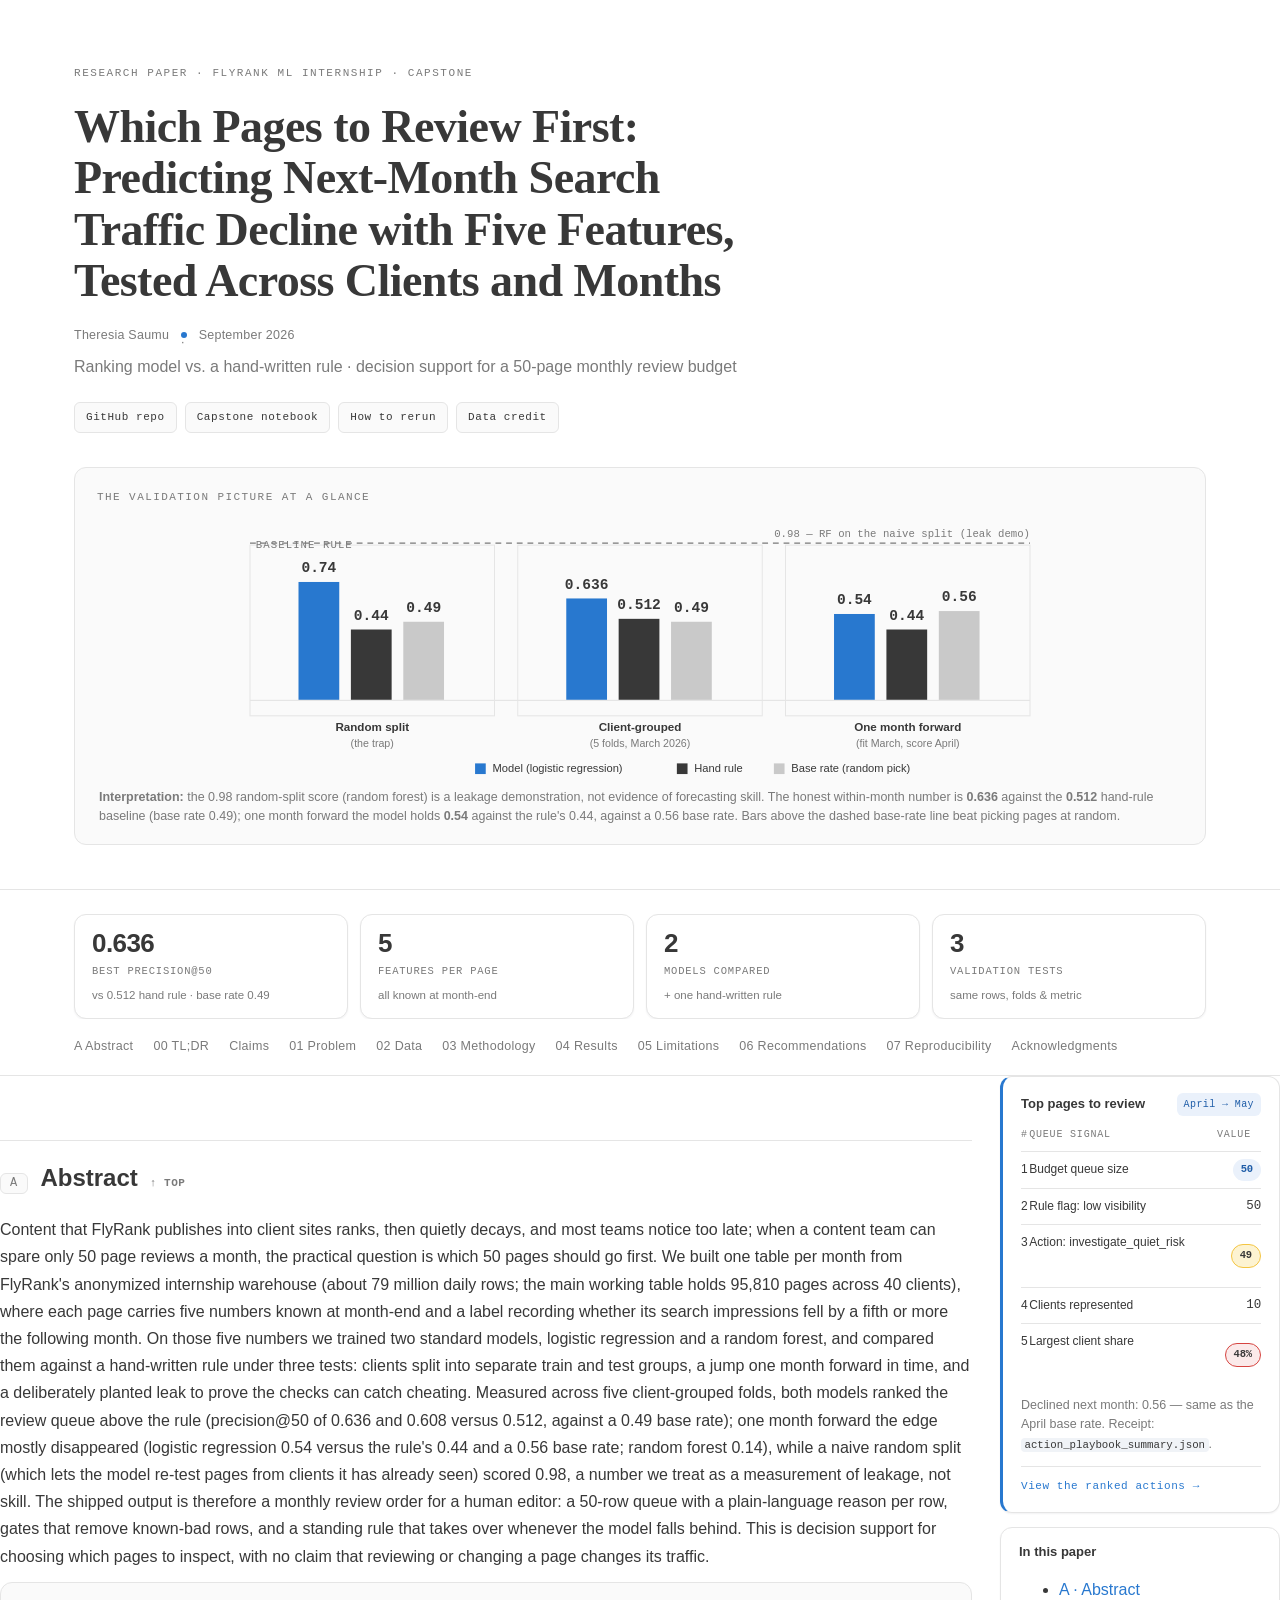
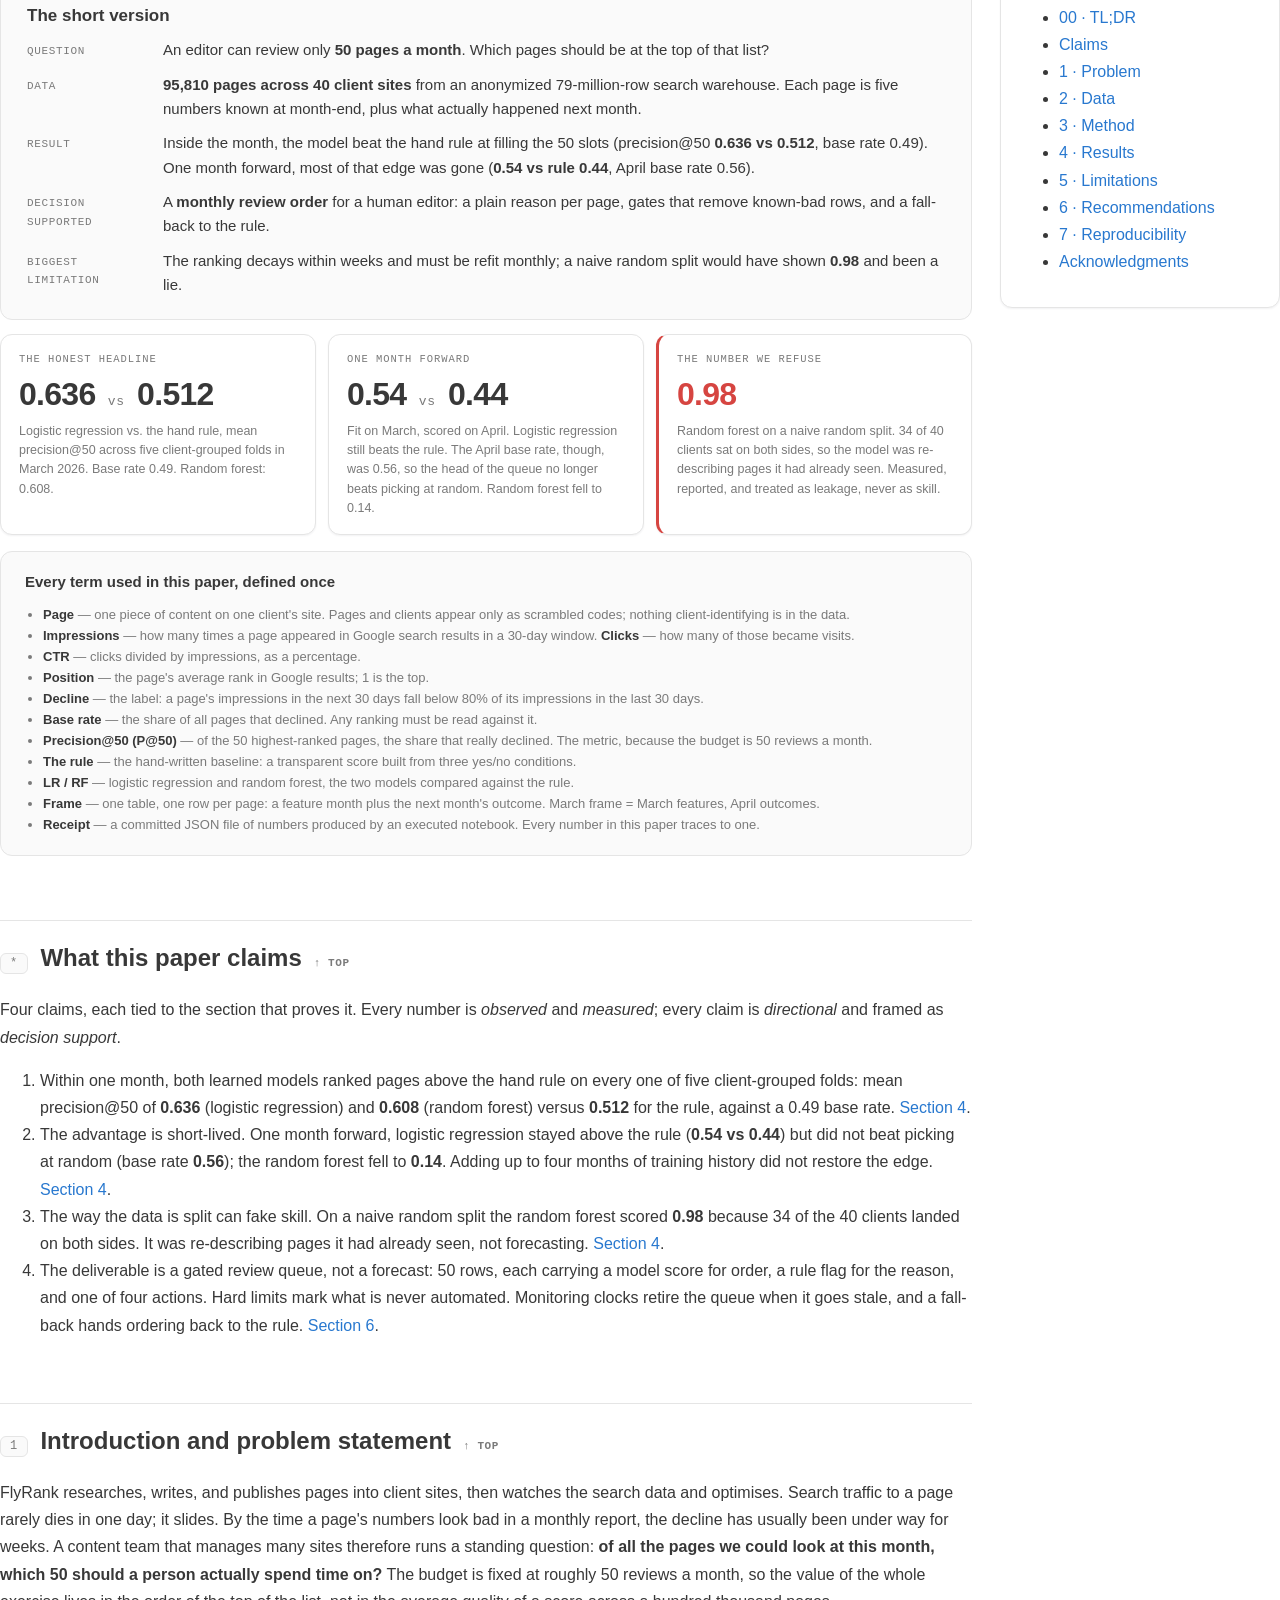
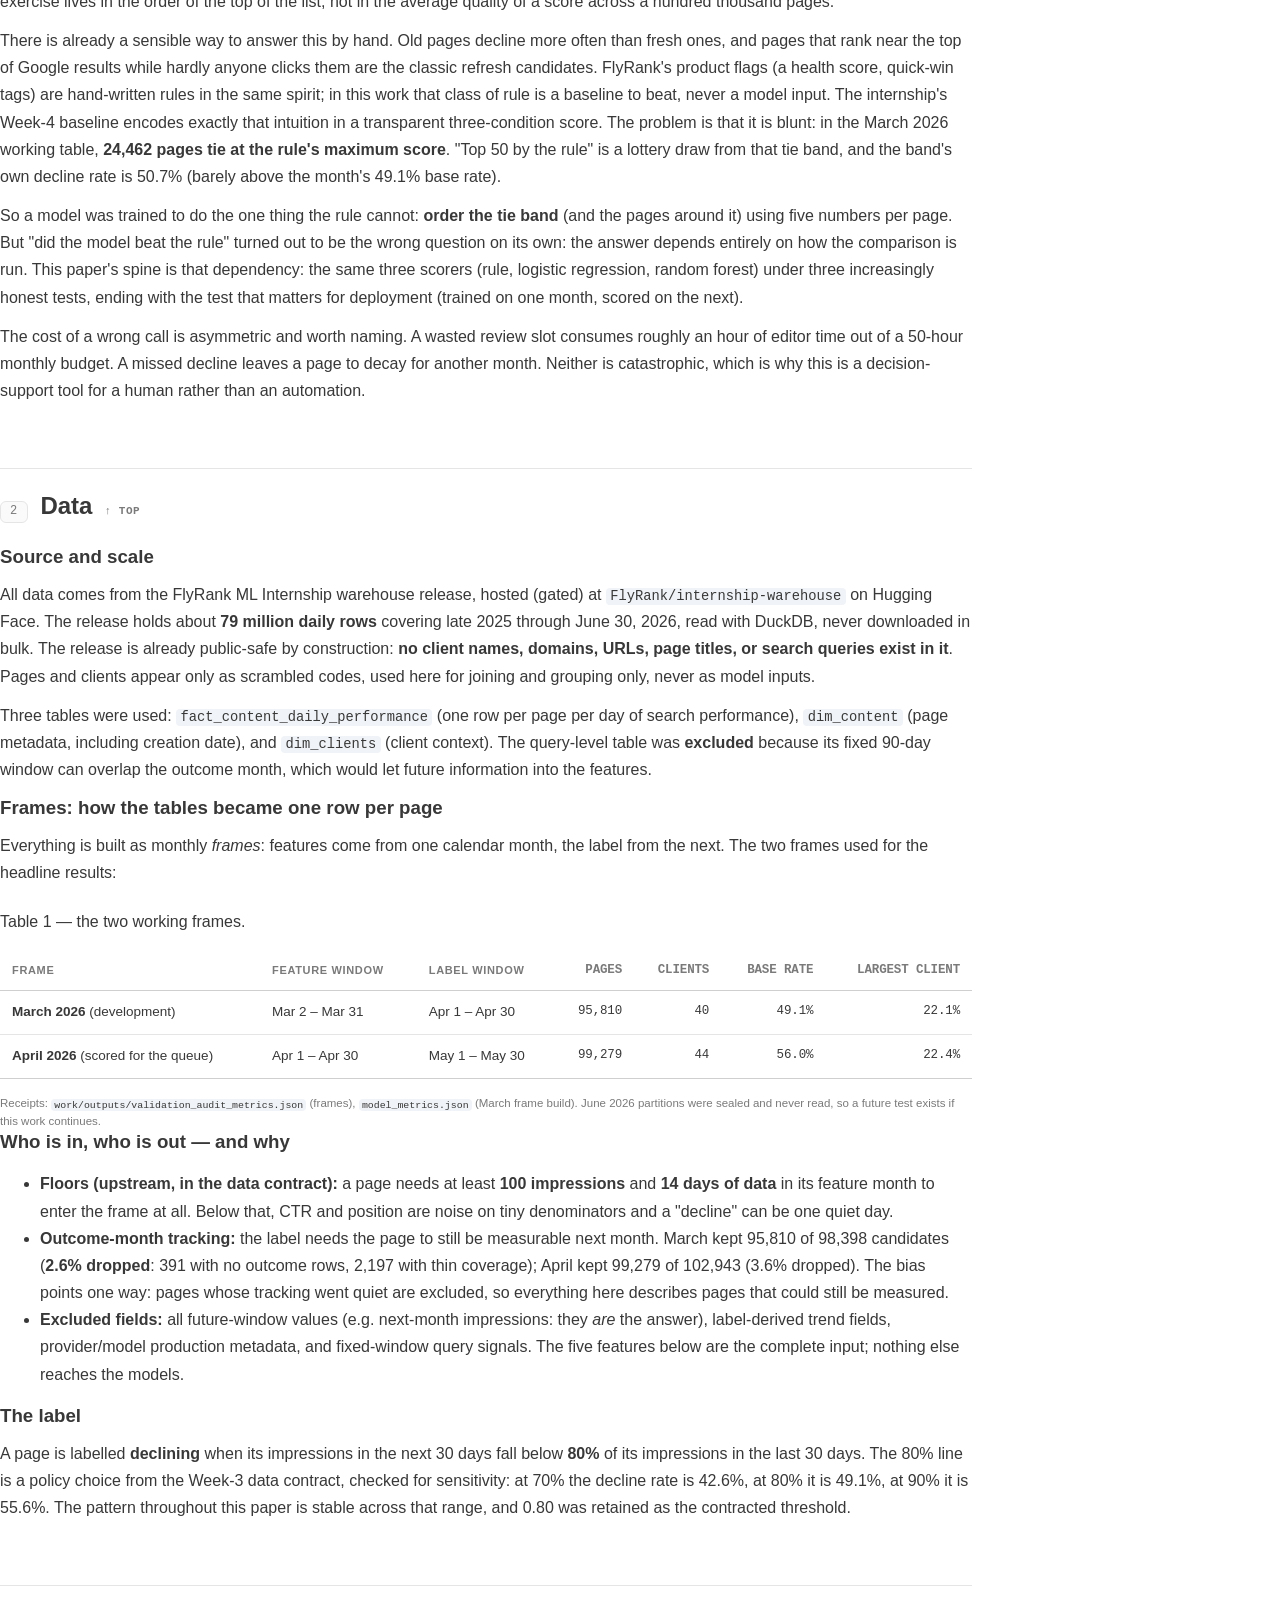
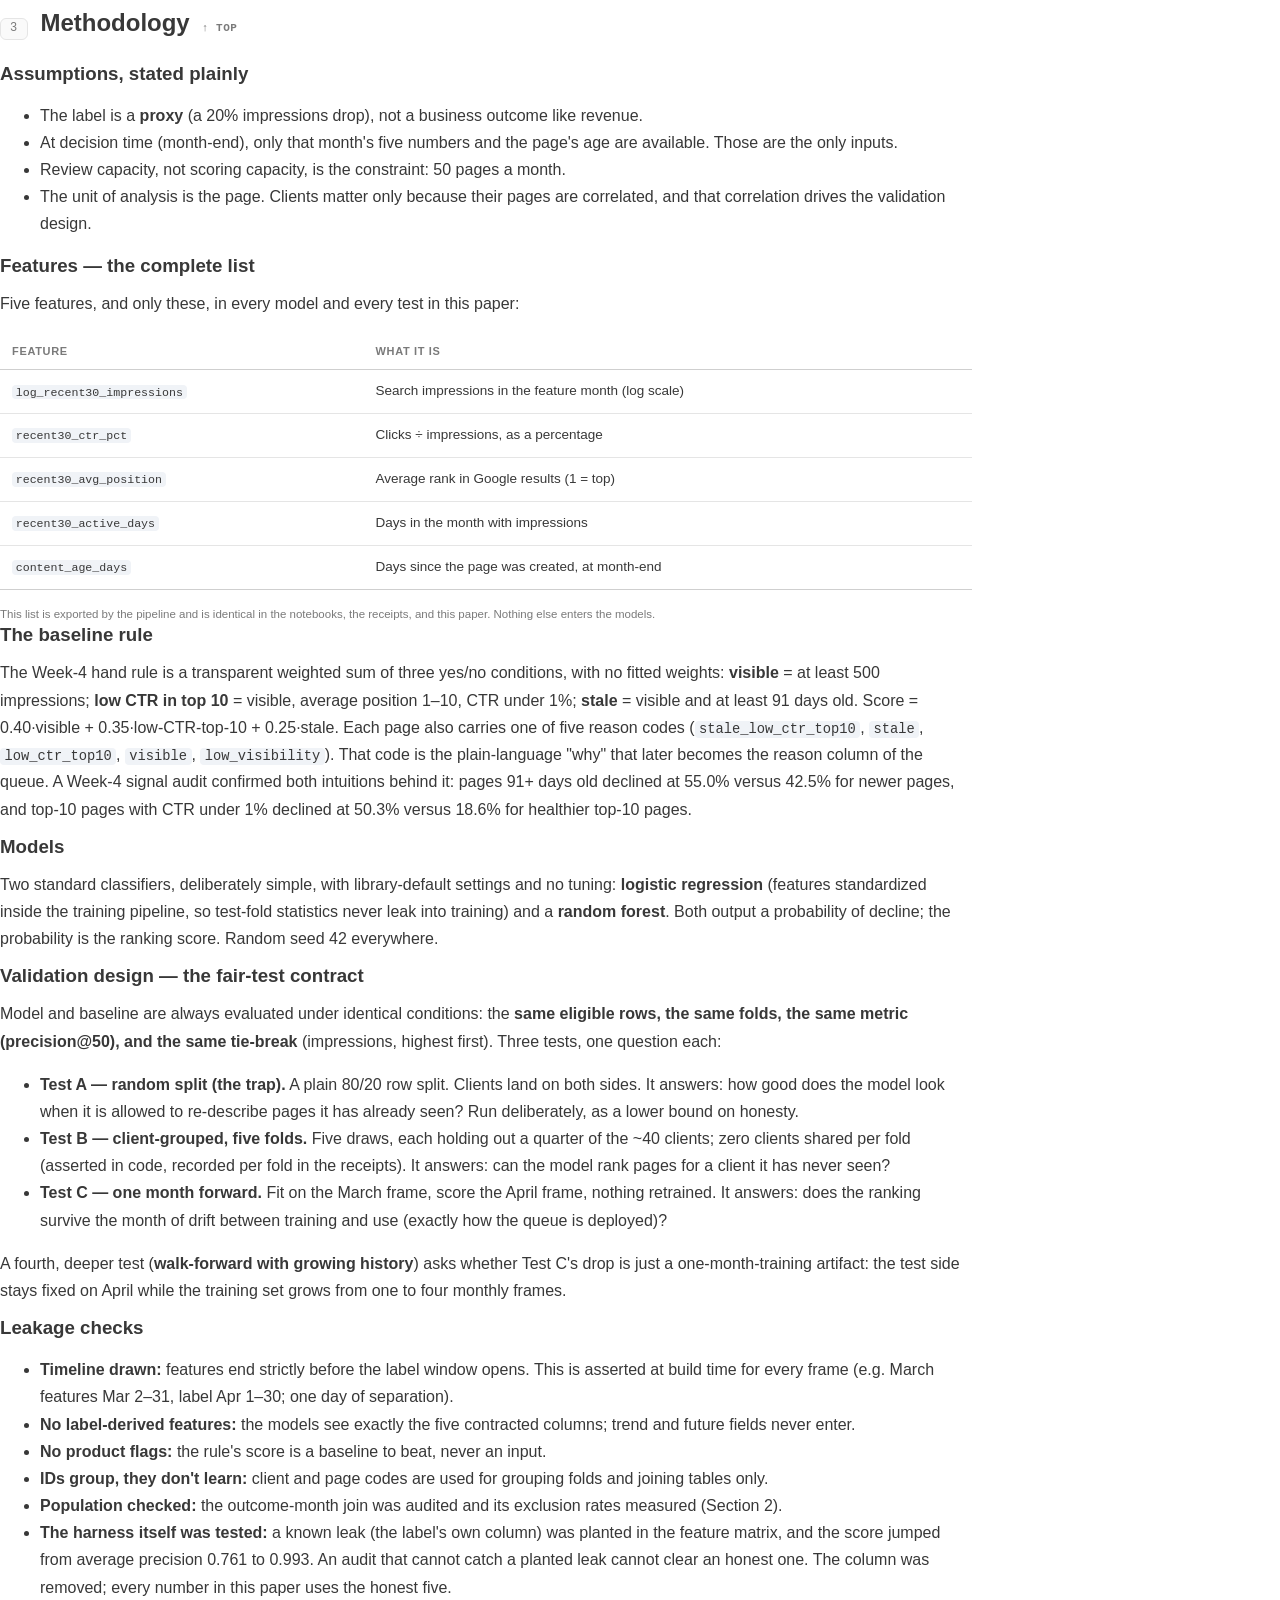
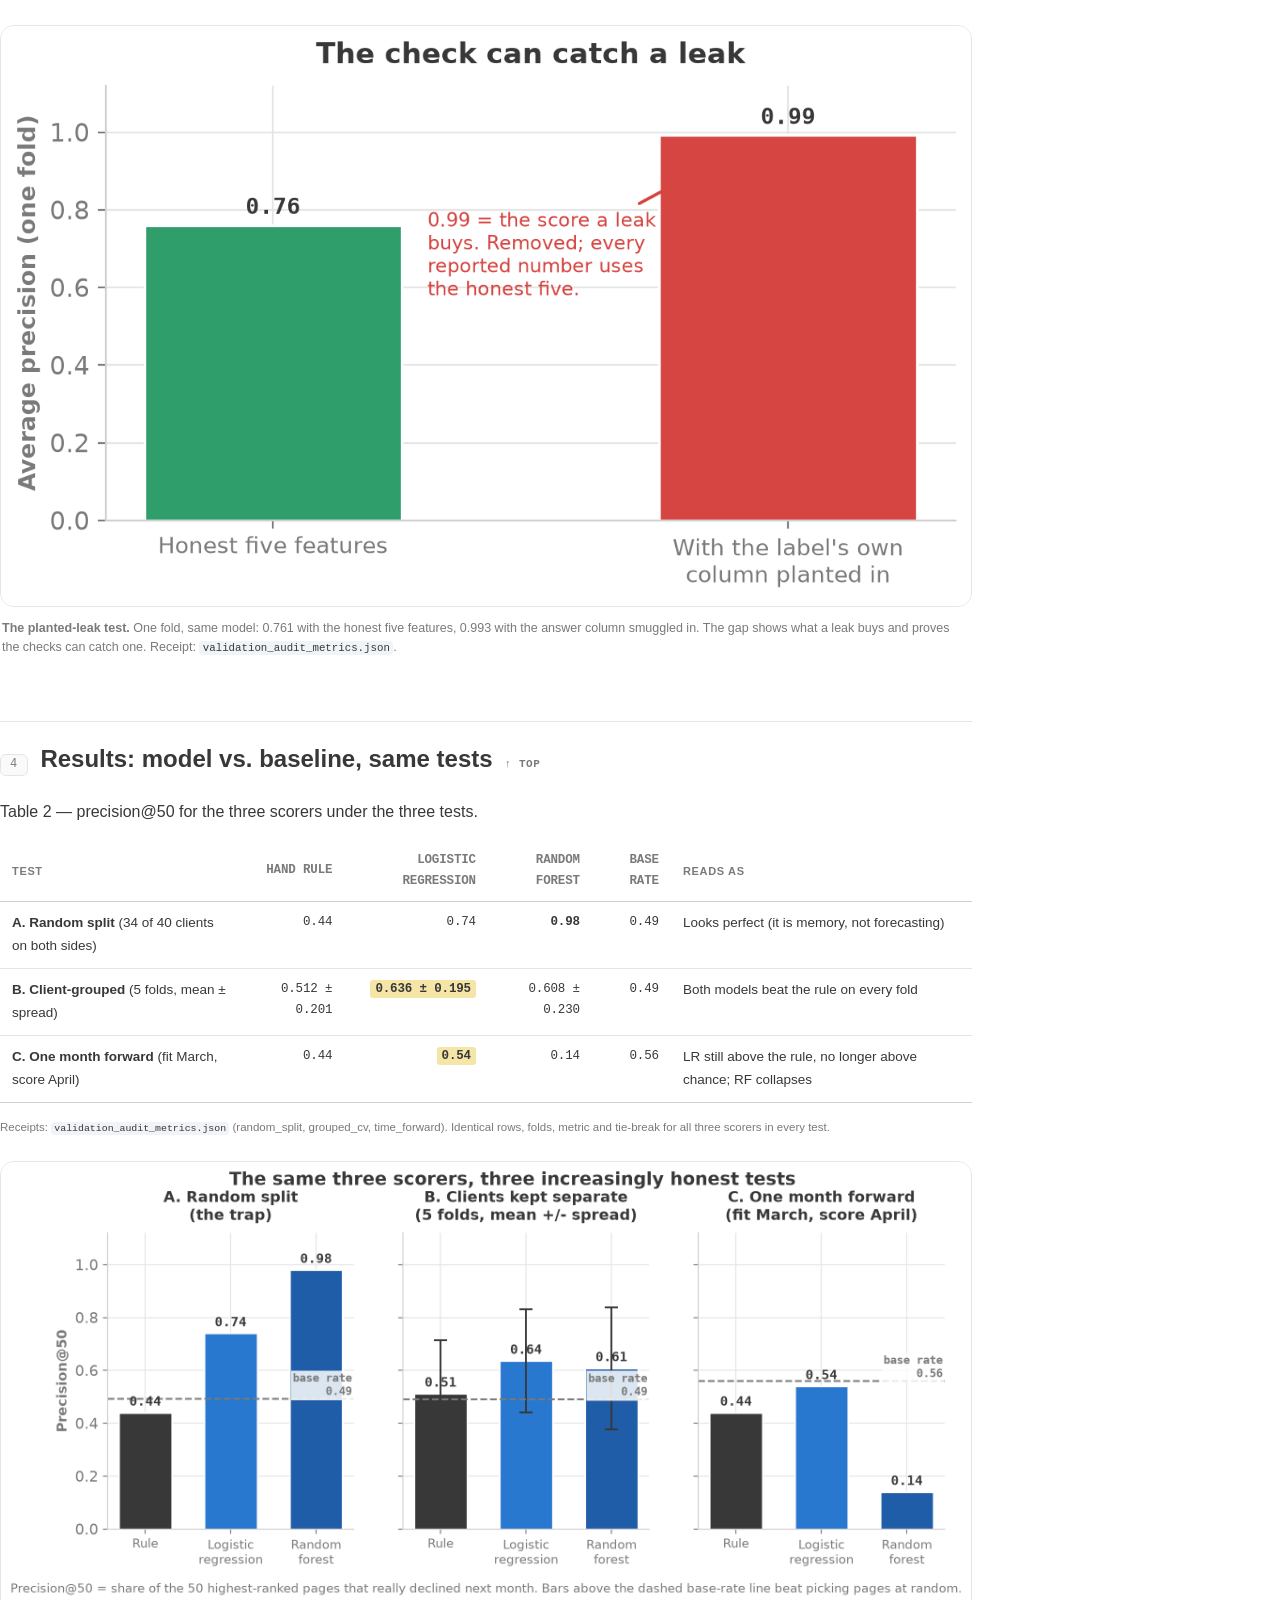
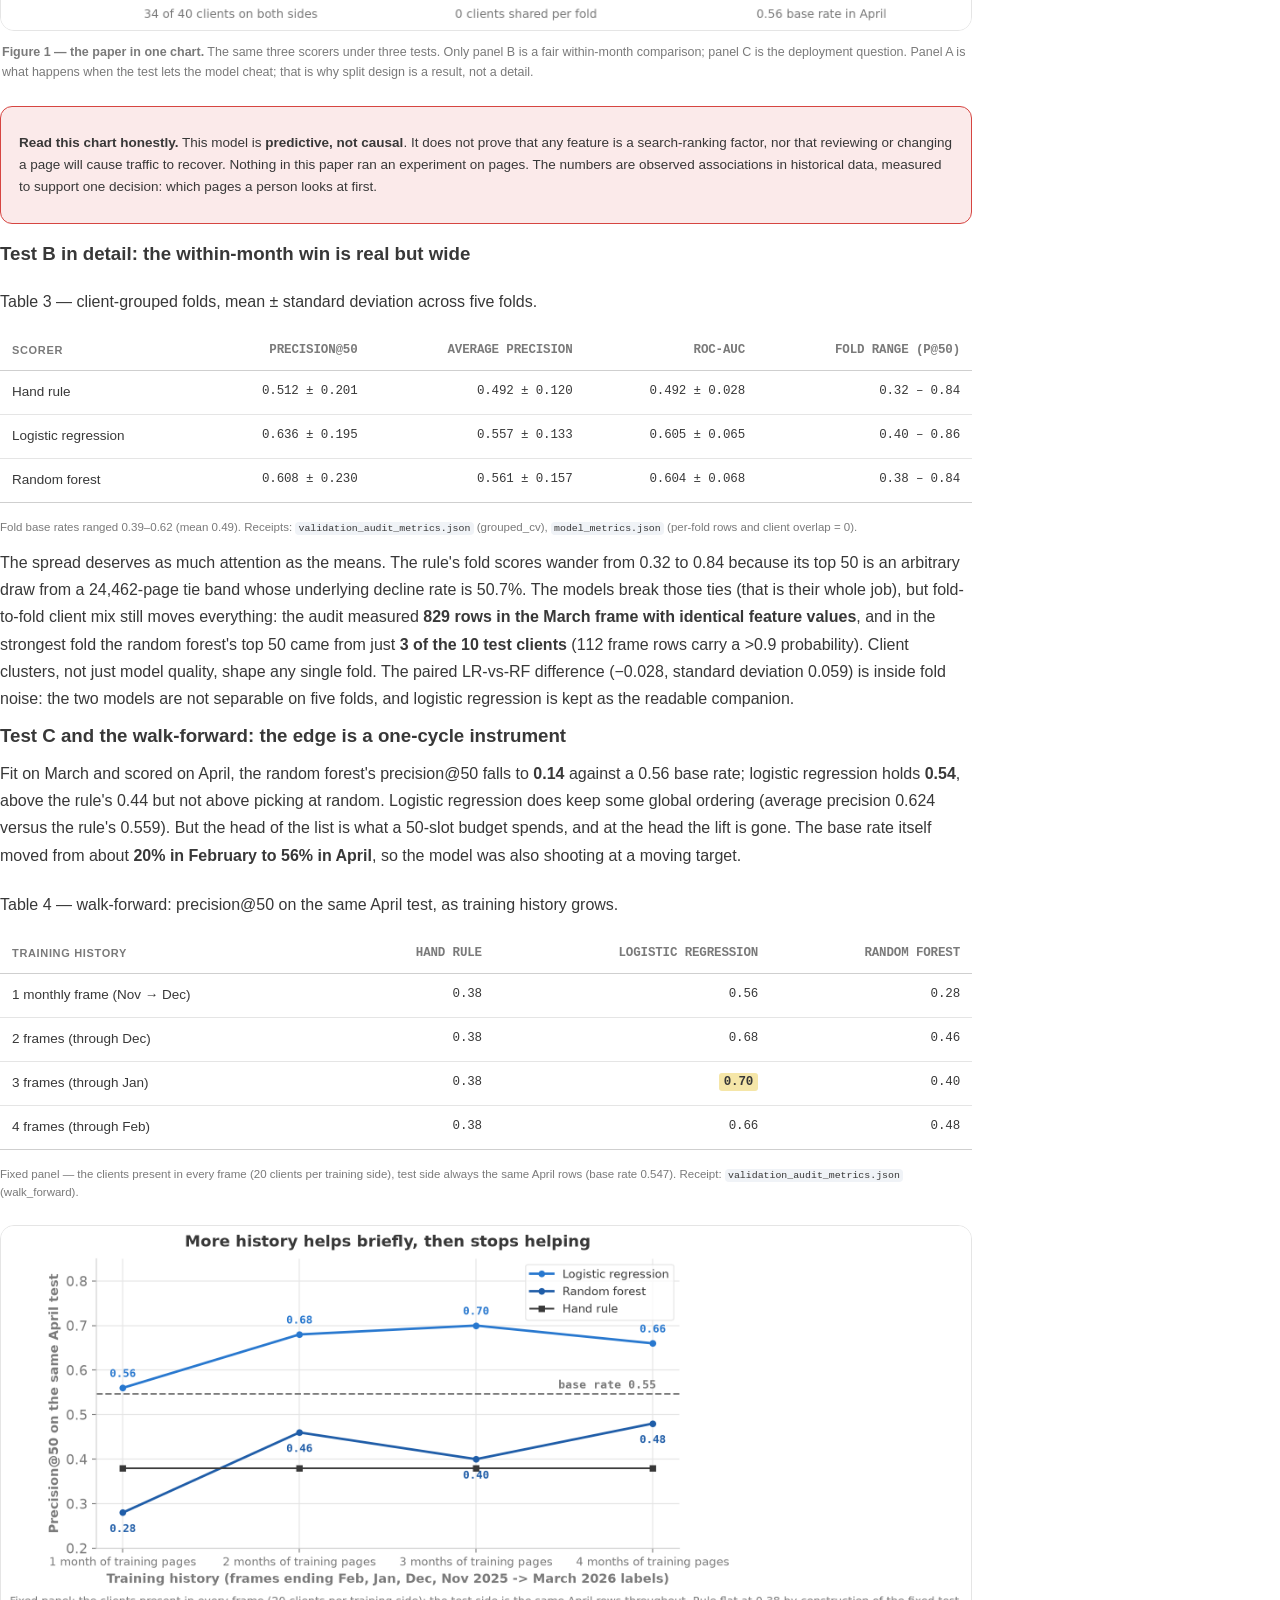
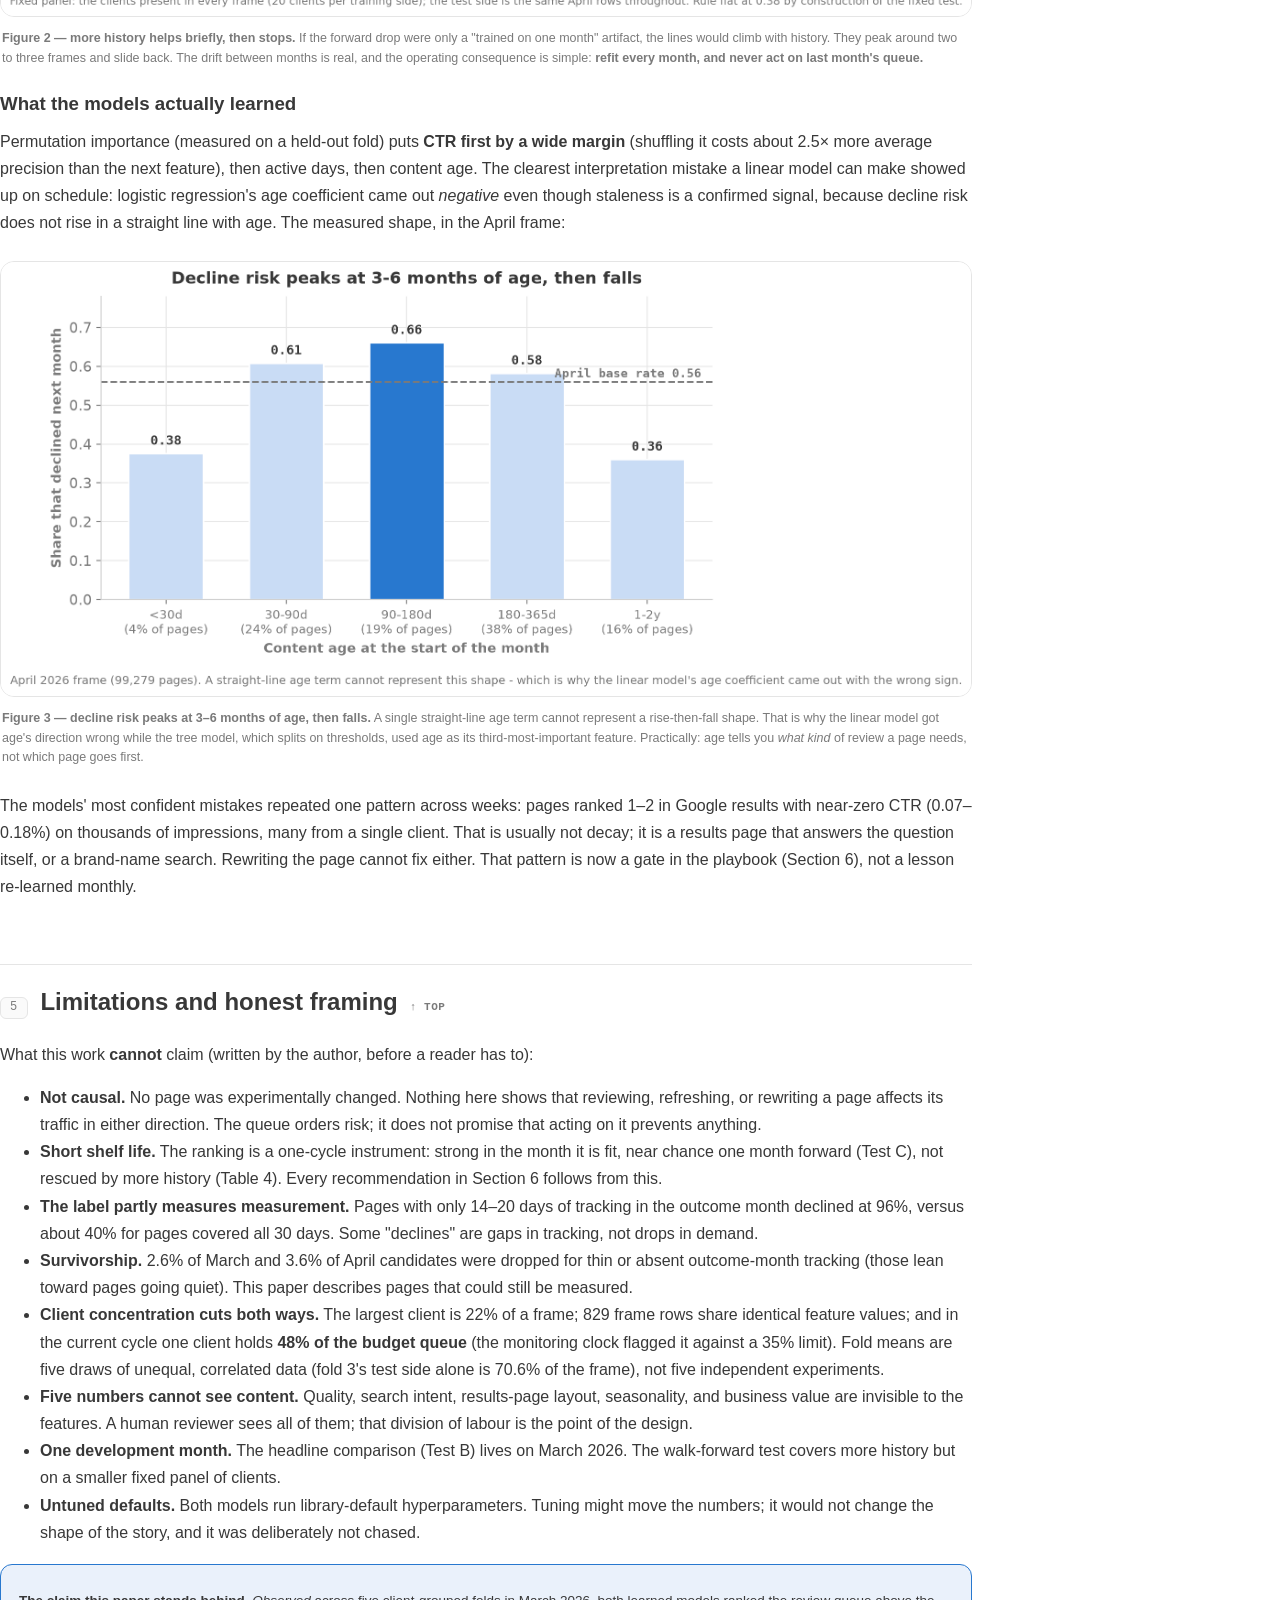
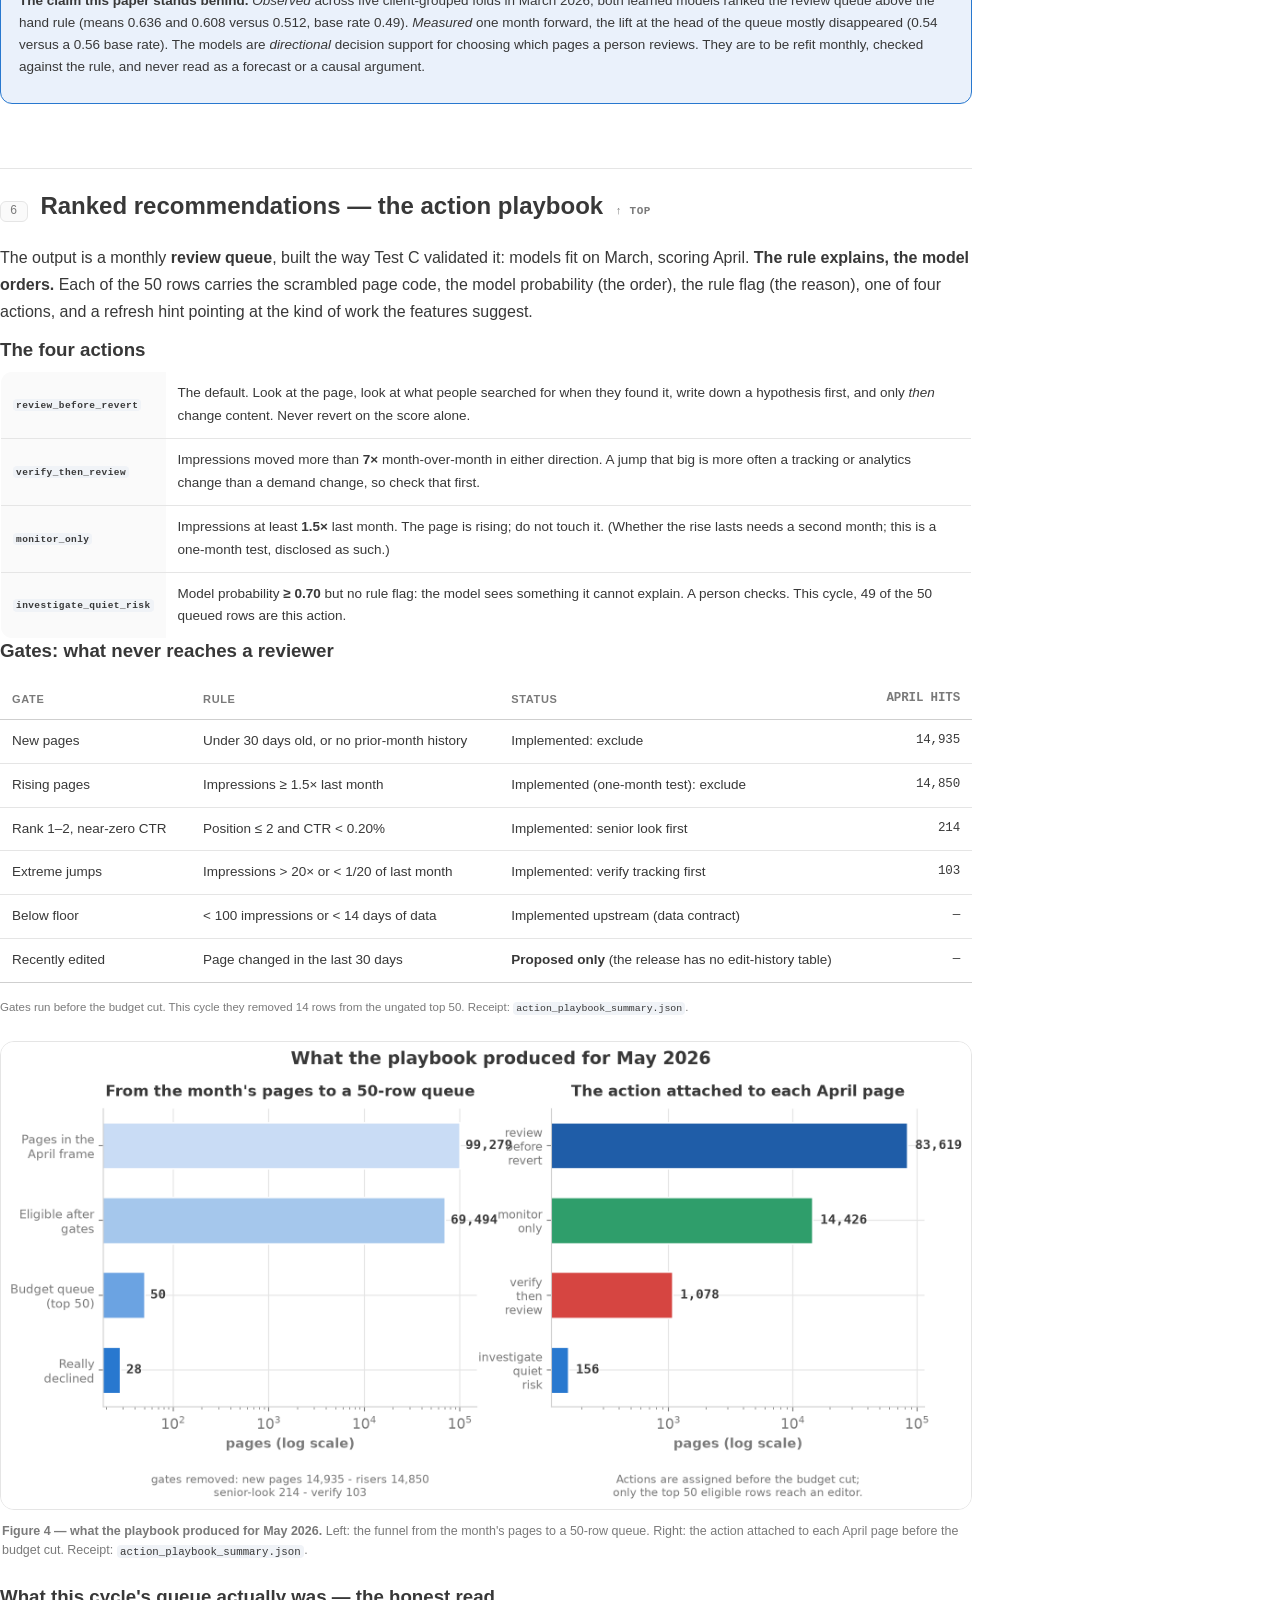
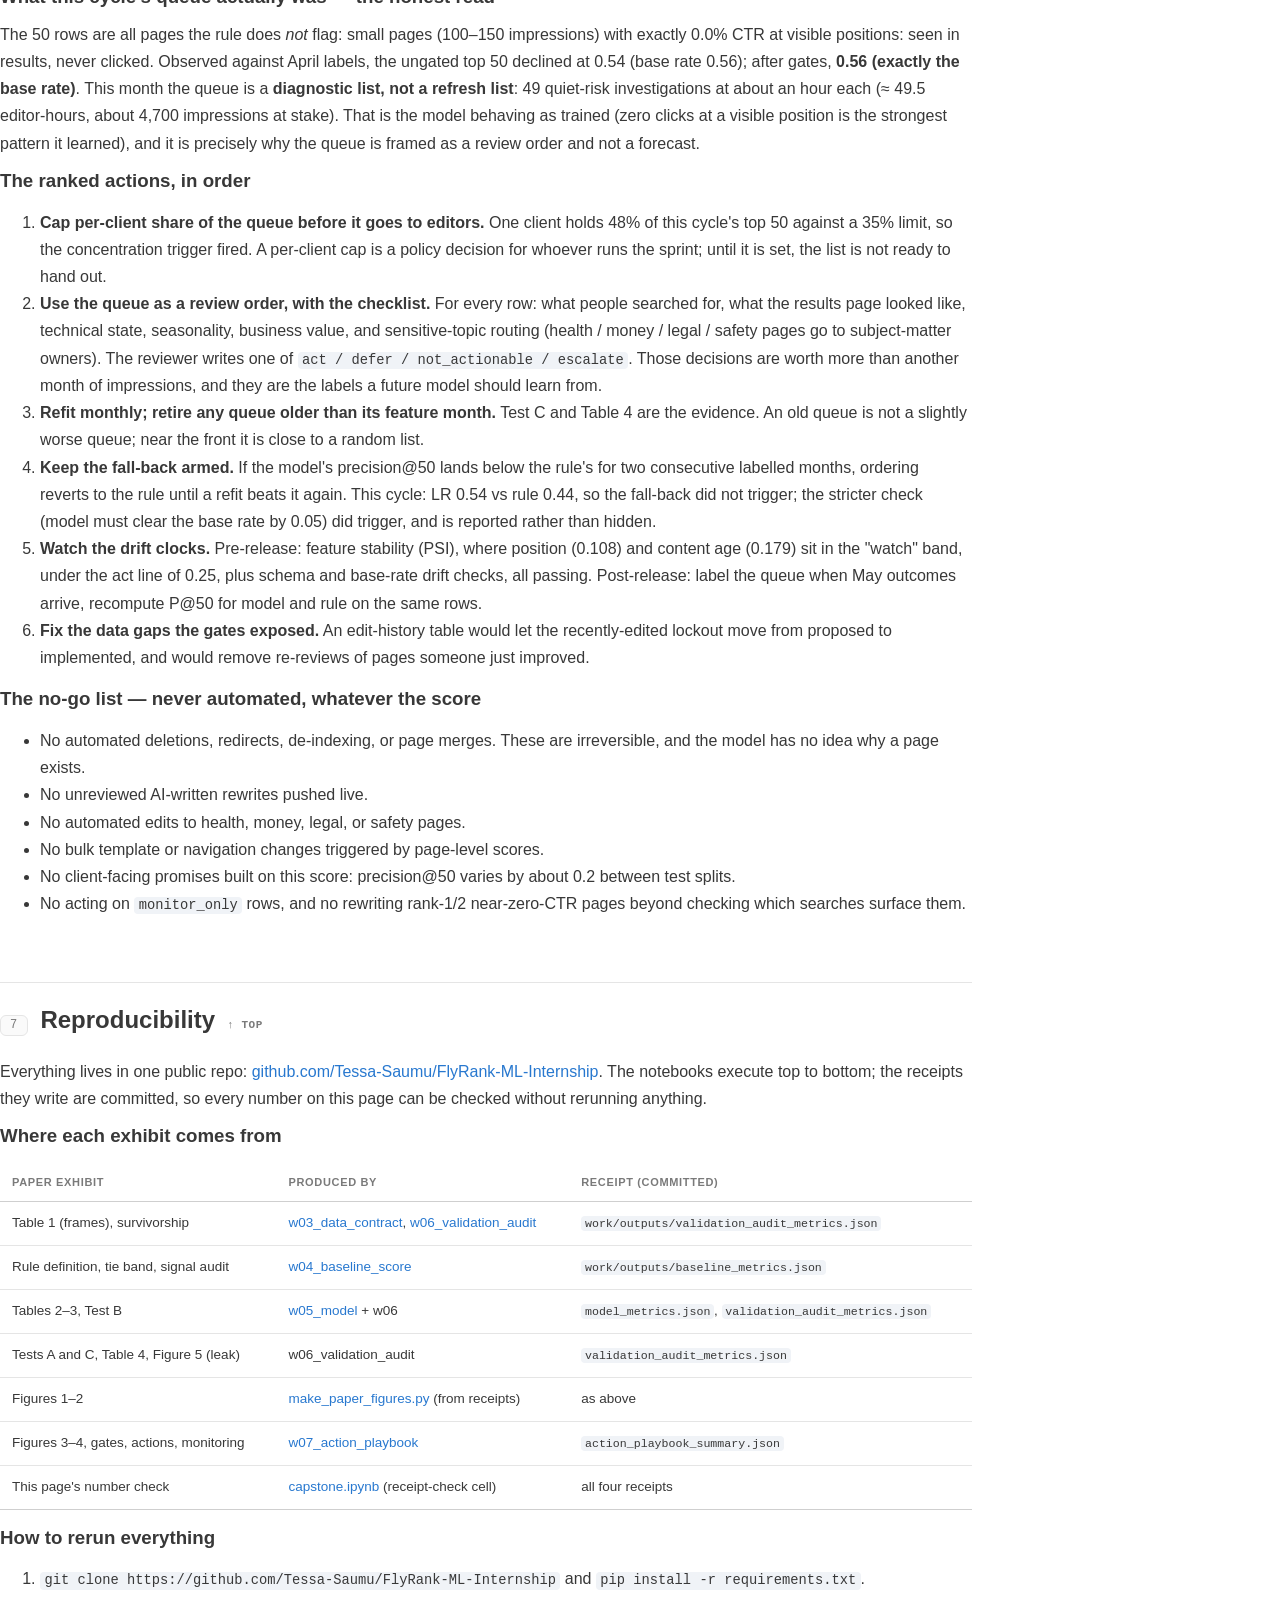
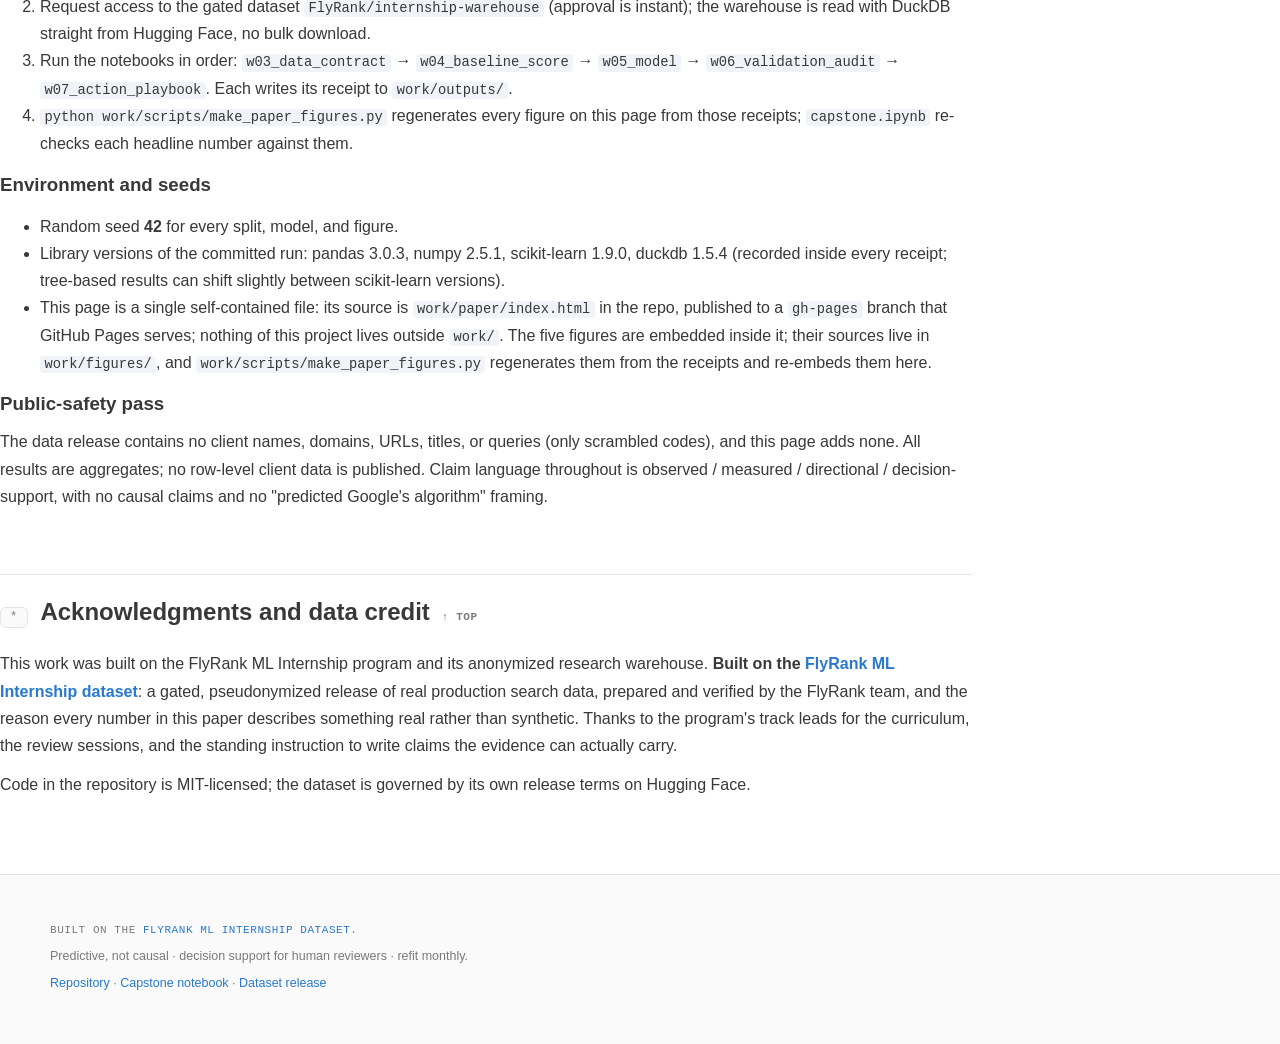
==== index.html @ 23b356f6 "Deploy paper (from arena/c5d7ab1a-flyrank-ml-internship@20923d4)" ====
<!doctype html>
<html lang="en">
<head>
<meta charset="utf-8">
<meta name="viewport" content="width=device-width, initial-scale=1">
<title>Which Pages to Review First: Predicting Next-Month Search Traffic Decline with Five Features, Tested Across Clients and Months</title>
<meta name="description" content="A capstone research paper: ranking pages by next-month search traffic decline with five features, tested across clients and months. Built on the FlyRank ML Internship dataset.">
<meta property="og:title" content="Which Pages to Review First: Predicting Next-Month Search Traffic Decline">
<meta property="og:description" content="Five features, two simple models, one hand-written rule. Three increasingly honest tests ask whether the model's edge is real.">
<meta property="og:type" content="article">
<!--
  FlyRank ML Internship - capstone research paper (ML-11).
  Source of truth for every number: the committed receipts in work/outputs/*.json.
  Figures are regenerated by work/scripts/make_paper_figures.py from those receipts and
  embedded directly into this file (sources in work/figures/). This file's source lives
  at work/paper/index.html; work/scripts/deploy_paper.py publishes it to the gh-pages
  branch, which GitHub Pages serves - nothing of this project lives outside work/.
-->
<style>
/* ================================================================
   Research paper page — SaaS editorial & documentation design
   Substrate: longform research, 7 numbered sections + gallery
   Audience: SEO engineers, data scientists, agency leads, editors
   Feel: calm, analytical, warm-industrial
   Reference: Notion (calm docs surfaces), Stripe (numbered technical
   structure), Vercel (tabular numerals), Linear (muted track bars)
   Fonts: Alegreya (editorial serif) + Inter (UI) + IBM Plex Mono (numbers)
   Single-file static HTML (one index.html with inline CSS + base64 images)
   ================================================================ */
:root{
  /* Type */
  --sans: "Inter", Arial, sans-serif;
  --serif: "Alegreya", "Times New Roman", serif;
  --mono: "IBM Plex Mono", ui-monospace, "SFMono-Regular", monospace;

  /* Surface + palette */
  --canvas: #ffffff;
  --canvas-soft: #fafafa;
  --canvas-tint: #f0f3f7;
  --ink: #383838;
  --ink-soft: #7a7a7a;
  --rule: #e5e5e5;
  --rule-strong: #cfcfcf;

  /* Accents */
  --blue: #2878cf;
  --blue-dark: #1f5da8;
  --blue-soft: #eaf1fb;
  --amber: #f4c542;
  --amber-soft: #fdf3d1;
  --green: #2f9e6b;
  --green-soft: #e6f4ec;
  --red: #d64541;
  --red-soft: #fbeaea;
  --highlight: #f5e6a8;

  /* Metrics */
  --radius-card: 12px;
  --radius-btn: 8px;
  --radius-tag: 6px;
  --shadow-card: 0 1px 2px rgba(31,41,55,0.06);
  --shadow-panel: 0 8px 24px rgba(31,41,55,0.10);
  --shadow-modal: 0 16px 48px rgba(31,41,55,0.16);

  /* Layout */
  --maxw: 1180px;
  --textw: 720px;
  --gutter: 24px;
  --topbar-h: 56px;

  /* Grid */
  --left-col: 280px;  /* TOC / nav width */
}
*{box-sizing:border-box}
html{scroll-behavior:smooth;scroll-padding-top:calc(var(--topbar-h) + 16px)}
body{
  margin:0;
  background:var(--canvas);
  color:var(--ink);
  font-family:var(--sans);
  font-size:16px;
  line-height:1.70;
  -webkit-font-smoothing:antialiased;
}
h1,h2,h3{color:var(--ink);line-height:1.28;margin:0 0 .5em}
p{margin:.75em 0}
a{color:var(--blue);text-decoration:none;border-bottom:1px solid transparent}
a:hover{color:var(--blue-dark);border-bottom-color:currentColor}
a:focus-visible,button:focus-visible{outline:2px solid var(--blue);outline-offset:2px;border-radius:4px}
strong{color:var(--ink)}
code{font-family:var(--mono);background:var(--canvas-tint);padding:.08em .32em;border-radius:4px;font-size:.86em;color:var(--ink)}
.sr-only{position:absolute;width:1px;height:1px;padding:0;margin:-1px;overflow:hidden;clip:rect(0,0,0,0);white-space:nowrap;border:0}

/* ---------- layout: two-column paper + right rail ---------- */
.layout{display:grid;grid-template-columns:1fr var(--left-col);gap:28px;align-items:start}
.article{min-width:0}
.rail{position:sticky;top:calc(var(--topbar-h) + 16px);align-self:start;display:flex;flex-direction:column;gap:14px}
.rail .card{position:relative}
/* ---------- sticky section nav (TOC) ---------- */
.toc{
  position:sticky;top:var(--topbar-h);z-index:40;
  background:rgba(255,255,255,0.96);backdrop-filter:blur(8px);
  border-bottom:1px solid var(--rule);
}
.toc-inner{
  max-width:var(--maxw);margin:0 auto;
  padding:0 var(--gutter);
  height:var(--topbar-h);
  display:flex;align-items:center;gap:20px;
  overflow-x:auto;scrollbar-width:none;
}
.toc-inner::-webkit-scrollbar{display:none}
.toc-inner a{
  font-family:var(--sans);font-size:12.5px;font-weight:500;letter-spacing:.025em;
  color:var(--ink-soft);white-space:nowrap;border:0;
  padding:4px 0;border-bottom:1.5px solid transparent;
}
.toc-inner a:hover{color:var(--ink)}
.toc-inner a[aria-current="true"]{color:var(--ink);border-bottom-color:var(--ink)}

/* ---------- hero: editorial, data-forward ---------- */
.hero{
  background:var(--canvas);
  border-bottom:1px solid var(--rule);
}
.hero-inner{
  max-width:var(--maxw);margin:0 auto;
  padding:64px var(--gutter) 40px;
}
.kicker{
  font-family:var(--mono);font-size:11px;font-weight:500;
  letter-spacing:.14em;text-transform:uppercase;color:var(--ink-soft);
  margin:0 0 18px;
}
.hero h1{
  font-family:var(--serif);
  font-size:clamp(30px,4.2vw,46px);
  font-weight:600;line-height:1.12;letter-spacing:-.012em;
  max-width:720px;margin:0 0 18px;
}
.byline{font-family:var(--sans);font-size:12.5px;color:var(--ink-soft);margin:0 0 8px;letter-spacing:.02em}
.byline .dot{margin:0 8px}
.hero .sub{
  font-family:var(--sans);font-size:16px;color:var(--ink-soft);
  max-width:var(--textw);margin:0 0 22px;line-height:1.62;
}
.chips{display:flex;flex-wrap:wrap;gap:8px}
.chip{
  font-family:var(--mono);font-size:11px;letter-spacing:.05em;
  color:var(--ink);background:var(--canvas-soft);
  border:1px solid var(--rule);border-radius:var(--radius-tag);
  padding:5px 11px;border-bottom:1px solid var(--rule);
}
.chip:hover{color:var(--blue);border-color:var(--blue);background:var(--blue-soft)}
.dot{display:inline-block;width:6px;height:6px;border-radius:50%;background:var(--blue);vertical-align:middle}

/* ---------- hero: validation chart (one panel per test) ---------- */
.chart{
  margin:34px 0 4px;
  padding:22px 22px 18px;
  background:var(--canvas-soft);
  border:1px solid var(--rule);
  border-radius:12px;
}
.chart h2{
  font-family:var(--mono);font-size:11px;font-weight:500;
  letter-spacing:.13em;text-transform:uppercase;color:var(--ink-soft);
  margin:0 0 12px;
}
.chart svg{display:block;width:100%;height:260px}
.chart .mono{font-family:var(--mono)}
.chart .panel-label{font-family:var(--sans);font-size:12px;font-weight:600;fill:var(--ink)}
.chart .sublabel{font-family:var(--sans);font-size:11px;fill:var(--ink-soft)}
.chart .value{font-family:var(--mono);font-size:15px;font-weight:700;fill:var(--ink)}
.chart .baseline{font-family:var(--mono);font-size:11px;fill:var(--ink-soft);letter-spacing:.10em}
.chart .ylabel{font-family:var(--mono);font-size:11px;fill:var(--ink-soft)}
.chart .legend{font-family:var(--sans);font-size:11.5px;fill:var(--ink)}
.chart-note{
  font-family:var(--sans);font-size:12.5px;color:var(--ink-soft);
  margin:12px 2px 0;line-height:1.55;
}

/* ---------- section headers ---------- */
.sec{
  display:flex;align-items:baseline;gap:12px;
  border-top:1px solid var(--rule);
  padding-top:22px;margin:64px 0 22px;
  scroll-margin-top:calc(var(--topbar-h) + 20px);
}
.secnum{
  font-family:var(--mono);font-size:12px;font-weight:500;letter-spacing:.10em;
  color:var(--ink-soft);border:1px solid var(--rule);
  border-radius:var(--radius-tag);padding:2px 9px;background:var(--canvas-soft);
  flex-shrink:0;
}
.sec h2{font-family:var(--sans);font-size:20px;font-weight:600;letter-spacing:-.012em;flex:1;margin:0}
.backtop{
  font-family:var(--mono);font-size:11px;letter-spacing:.05em;color:var(--ink-soft);
  border:0;text-transform:uppercase;
}
.backtop:hover{color:var(--blue)}

/* ---------- TL;DR + headline cards ---------- */
.tldr{
  background:var(--canvas-soft);border:1px solid var(--rule);border-radius:12px;
  padding:22px 26px;
}
.tldr h2{font-family:var(--sans);font-size:17px;font-weight:600;margin:0 0 12px}
.tldr dl{margin:0;display:grid;grid-template-columns:120px 1fr;gap:10px 16px}
.tldr dt{font-family:var(--mono);font-size:11px;letter-spacing:.06em;text-transform:uppercase;color:var(--ink-soft);padding-top:4px}
.tldr dd{margin:0;font-family:var(--sans);font-size:15px;line-height:1.62;color:var(--ink)}
.cards{display:grid;grid-template-columns:repeat(3,1fr);gap:12px;margin:14px 0}
.card{
  background:var(--canvas);border:1px solid var(--rule);border-radius:var(--radius-card);
  padding:16px 18px;box-shadow:var(--shadow-card);
}
.card .lbl{font-family:var(--mono);font-size:10.5px;letter-spacing:.09em;text-transform:uppercase;color:var(--ink-soft);margin-bottom:8px}
.card .big{font-family:var(--sans);font-size:32px;font-weight:600;letter-spacing:-.022em;line-height:1.08;color:var(--ink)}
.card .vs{font-family:var(--mono);font-size:13px;font-weight:500;letter-spacing:.06em;color:var(--ink-soft);margin:0 4px}
.card p{font-family:var(--sans);font-size:12.5px;line-height:1.55;color:var(--ink-soft);margin:10px 0 0}
.card.warn{border-left:3px solid var(--red)}
.card.warn .big{color:var(--red)}
.card .ico{display:inline-flex;align-items:center;justify-content:center;width:16px;height:16px;color:var(--red);margin-right:6px}
.card .ttl{font-family:var(--sans);font-size:12.5px;font-weight:600;color:var(--ink);margin:0 0 6px}

/* ---------- claims grid (four claims, plain cards) ---------- */
.claims-grid{display:grid;grid-template-columns:1fr 1fr;gap:12px}
.claim{
  background:var(--canvas);border:1px solid var(--rule);border-left:3px solid var(--blue);
  border-radius:var(--radius-card);padding:15px 18px;box-shadow:var(--shadow-card);
}
.claim .lbl{font-family:var(--mono);font-size:10.5px;letter-spacing:.09em;text-transform:uppercase;color:var(--ink-soft);margin-bottom:6px}
.claim .big{font-family:var(--sans);font-size:20px;font-weight:600;letter-spacing:-.018em;line-height:1.15;color:var(--ink)}
.claim .vs{font-family:var(--mono);font-size:12px;font-weight:500;letter-spacing:.06em;color:var(--ink-soft);margin:0 3px}
.claim p{font-family:var(--sans);font-size:12.5px;line-height:1.55;color:var(--ink-soft);margin:8px 0 0}

/* ---------- the "so what" funnel ---------- */
.funnel{
  margin:16px 0 8px;padding:20px 22px;
  background:var(--canvas-soft);border:1px solid var(--rule);border-radius:12px;
}
.funnel h3{font-family:var(--sans);font-size:13px;font-weight:600;margin:0 0 12px;color:var(--ink)}
.steps{display:flex;flex-wrap:wrap;gap:8px;align-items:center}
.step{
  display:flex;align-items:center;gap:8px;
  background:var(--canvas);border:1px solid var(--rule);border-radius:8px;
  padding:8px 12px;font-family:var(--sans);font-size:12px;color:var(--ink);
}
.stepno{
  display:inline-flex;align-items:center;justify-content:center;
  width:18px;height:18px;border-radius:50%;background:var(--blue);color:#fff;
  font-family:var(--mono);font-size:10px;font-weight:600;
}
.arrow{color:var(--ink-soft);font-family:var(--mono);font-size:12px}
.score{margin-top:14px;font-family:var(--mono);font-size:12px;color:var(--ink-soft);letter-spacing:.02em}
.pct{color:var(--ink);font-weight:600}

/* ---------- top pages preview card ---------- */
.top-pages{border-left:3px solid var(--blue)}
.top-pages table{width:100%;border-collapse:collapse;font-family:var(--sans);font-size:12px}
.top-pages th{
  text-align:left;font-family:var(--mono);font-size:10px;letter-spacing:.08em;
  text-transform:uppercase;color:var(--ink-soft);font-weight:500;
  padding:0 0 8px;border-bottom:1px solid var(--rule);
}
.top-pages td{padding:7px 0;border-bottom:1px solid var(--rule);color:var(--ink);vertical-align:top}
.top-pages tr:last-child td{border-bottom:0}
.badge{
  display:inline-block;background:var(--blue-soft);color:var(--blue-dark);
  font-family:var(--mono);font-size:10px;letter-spacing:.04em;
  padding:3px 7px;border-radius:var(--radius-tag);
}

/* ---------- tables ---------- */
.tw{overflow-x:auto;-webkit-overflow-scrolling:touch;margin:16px 0}
table{border-collapse:collapse;width:100%;font-family:var(--sans);font-size:13.5px;background:var(--canvas)}
caption{font-family:var(--mono);font-size:11px;letter-spacing:.04em;color:var(--ink-soft);text-align:left;padding-bottom:10px}
th{
  font-family:var(--sans);font-size:11px;font-weight:600;letter-spacing:.06em;
  text-transform:uppercase;color:var(--ink-soft);text-align:left;
  padding:9px 12px;border-bottom:1px solid var(--rule-strong);
}
td{padding:10px 12px;border-bottom:1px solid var(--rule);color:var(--ink);vertical-align:top}
tbody tr:last-child td{border-bottom:1px solid var(--rule-strong)}
.num{text-align:right;font-family:var(--mono);font-size:12.5px;letter-spacing:-.012em}
.best{background:var(--highlight);padding:2px 5px;border-radius:3px;font-weight:600}
.tabcap{margin:22px 0 2px}
table.spec{background:var(--canvas);border:1px solid var(--rule);border-radius:var(--radius-card);overflow:hidden}
table.spec th{
  width:140px;font-family:var(--mono);font-size:11px;text-transform:none;
  letter-spacing:.04em;background:var(--canvas-soft);border-bottom:1px solid var(--rule);
}
table.spec td{border-bottom:1px solid var(--rule)}
table.spec tr:last-child th,table.spec tr:last-child td{border-bottom:0}

/* ---------- callouts ---------- */
.alert{
  margin:18px 0;padding:15px 18px;
  background:var(--amber-soft);border:1px solid var(--amber);border-radius:var(--radius-card);
  font-family:var(--sans);font-size:13.5px;line-height:1.62;color:var(--ink);
}
.alert strong{color:var(--ink)}
.alert.info{background:var(--blue-soft);border-color:var(--blue)}
.alert.warn{background:var(--red-soft);border-color:var(--red)}
.notes{
  margin:16px 0;padding:15px 18px;
  background:var(--canvas-soft);border:1px dashed var(--rule-strong);border-radius:var(--radius-card);
}
.notes p{margin:.35em 0;font-family:var(--sans);font-size:13px;color:var(--ink-soft);line-height:1.58}
.notes p:first-child{margin-top:0}
.notes p:last-child{margin-bottom:0}
#note-1,#note-2,#note-3,#note-4,#note-5,#note-6,#note-7,#note-8,#note-9,#note-10,#note-11{
  display:inline-block;background:var(--blue-soft);color:var(--blue-dark);
  font-family:var(--mono);font-size:10px;font-weight:600;
  padding:1px 5px;border-radius:3px;text-decoration:none;margin-left:2px;
  vertical-align:super;line-height:1.4;
}

/* ---------- limits + quick takes ---------- */
.limit{
  border-left:3px solid var(--amber);background:var(--amber-soft);
  padding:14px 18px;border-radius:0 8px 8px 0;margin:14px 0;
  font-family:var(--sans);font-size:13.5px;line-height:1.62;color:var(--ink);
}
.limit strong{color:var(--ink)}
.gloss{
  background:var(--canvas-soft);border:1px solid var(--rule);border-radius:12px;
  padding:20px 24px;margin:16px 0;
}
.gloss h2{font-family:var(--sans);font-size:15px;font-weight:600;margin:0 0 12px}
.gloss ul{margin:0;padding-left:18px;font-family:var(--sans);font-size:13px;color:var(--ink-soft);line-height:1.62}
.caveat{border-left:3px solid var(--red);background:var(--red-soft);padding:12px 16px;border-radius:0 8px 8px 0;margin:12px 0;font-family:var(--sans);font-size:12.5px;color:var(--ink-soft)}
.note{border-left:3px solid var(--blue);background:var(--blue-soft);padding:12px 16px;border-radius:0 8px 8px 0;margin:12px 0;font-family:var(--sans);font-size:12.5px;color:var(--ink-soft)}
.mid{background:var(--amber-soft);border:1px solid var(--amber);padding:12px 16px;border-radius:8px;margin:12px 0;font-family:var(--sans);font-size:12.5px;color:var(--ink)}
.high{background:var(--red-soft);border:1px solid var(--red);padding:12px 16px;border-radius:8px;margin:12px 0;font-family:var(--sans);font-size:12.5px;color:var(--ink)}

/* ---------- KPI cards (four numbers) ---------- */
.kpis-wrap{max-width:var(--maxw);margin:0 auto;padding:24px var(--gutter) 0}
.kpis{display:grid;grid-template-columns:repeat(4,1fr);gap:12px}
.kpi{
  background:var(--canvas);border:1px solid var(--rule);border-radius:var(--radius-card);
  padding:15px 17px;box-shadow:var(--shadow-card);
}
.kpi-num{font-family:var(--sans);font-size:26px;font-weight:600;letter-spacing:-.022em;line-height:1.05;color:var(--ink)}
.kpi-label{font-family:var(--mono);font-size:10.5px;letter-spacing:.075em;text-transform:uppercase;color:var(--ink-soft);margin-top:5px}
.kpi-sub{font-family:var(--sans);font-size:11.5px;color:var(--ink-soft);margin-top:6px;line-height:1.42}

/* ---------- utilities ---------- */
.num{font-family:var(--mono);font-variant-numeric:tabular-nums}
.cap{margin:7px 0 0;font-family:var(--sans);font-size:11.5px;color:var(--ink-soft);line-height:1.5}

/* ---------- figure frames ---------- */
.frame{
  border:1px solid var(--rule);border-radius:14px;overflow:hidden;
  background:#f0f3f7;
}
.frame img{display:block;width:100%;height:auto}
figure.figure{margin:24px 0}
figure.figure figcaption{
  margin:12px 2px 0;font-family:var(--sans);font-size:12.5px;color:var(--ink-soft);line-height:1.55;
}

/* ---------- footer ---------- */
footer{
  border-top:1px solid var(--rule);background:var(--canvas-soft);
  margin-top:64px;padding:40px var(--gutter) 56px;
}
.foot-inner{max-width:var(--maxw);margin:0 auto}
footer p{font-family:var(--sans);font-size:12.5px;color:var(--ink-soft);margin:6px 0}
footer .credit{font-family:var(--mono);font-size:11px;letter-spacing:.05em;color:var(--ink-soft);text-transform:uppercase}

/* ---------- responsive ---------- */
@media (max-width:1120px){
  .kpis{grid-template-columns:repeat(2,1fr)}
}
@media (max-width:980px){
  .claims-grid{grid-template-columns:1fr}
}
@media (max-width:900px){
  .cards{grid-template-columns:1fr}
}
@media (max-width:860px){
  .layout{grid-template-columns:1fr}
  .rail{position:static}
}
@media (max-width:620px){
  body{font-size:15px}
  .hero-inner{padding:40px var(--gutter) 28px}
  .chart svg{height:200px}
  .kpis{grid-template-columns:1fr 1fr}
  .tldr dl{grid-template-columns:1fr}
  .tldr dt{padding-top:0}
}

/* ---------- injected-copy compatibility ----------
   Small label components carried over with the paper's current copy
   (sidebar cards + inline pills), expressed in this design's tokens. */
.card-header{display:flex;align-items:center;justify-content:space-between;gap:8px;margin-bottom:10px}
.card-header h3{margin:0;font-family:var(--sans);font-size:13px;font-weight:600}
.card-footer{margin-top:12px;padding-top:10px;border-top:1px solid var(--rule);font-family:var(--mono);font-size:11px;letter-spacing:.05em}
.pill{display:inline-block;font-family:var(--mono);font-size:10.5px;font-weight:600;padding:2px 8px;border-radius:999px;background:var(--canvas-tint);color:var(--ink)}
.pill.info{background:var(--blue-soft);color:var(--blue-dark)}
.pill.mid{background:var(--amber-soft);color:var(--ink)}
.pill.high{background:var(--red-soft);color:var(--ink)}

/* ---------- print ---------- */
@media print{
  .toc,.rail,.chips,.backtop,.chart{display:none}
  body{background:#fff}
  .hero-inner{padding-top:0}
}
</style>
</head>
<body>
<div id="top" aria-hidden="true"></div>

<header class="hero">
  <div class="hero-inner">
    <p class="kicker">Research paper · FlyRank ML Internship · Capstone</p>
    <h1>Which Pages to Review First: Predicting Next-Month Search Traffic Decline with Five Features, Tested Across Clients and Months</h1>
    <p class="byline">Theresia Saumu <span class="dot">·</span> September 2026</p>
    <p class="sub">Ranking model vs. a hand-written rule · decision support for a 50-page monthly review budget</p>
    <div class="chips">
      <a class="chip" href="https://github.com/Tessa-Saumu/FlyRank-ML-Internship">GitHub repo</a>
      <a class="chip" href="https://github.com/Tessa-Saumu/FlyRank-ML-Internship/blob/main/work/notebooks/capstone.ipynb">Capstone notebook</a>
      <a class="chip" href="#repro">How to rerun</a>
      <a class="chip" href="#ack">Data credit</a>
    </div>

    <div class="chart">
      <h2>The validation picture at a glance</h2>
      <svg viewBox="0 0 864 268" role="img" aria-label="Three tests, one metric: random split 0.74, client-grouped 0.636, one month forward 0.54 for logistic regression, each against its hand-rule and base-rate readings; a dashed line at 0.98 marks the random forest's leaked random-split score.">
        <title>Three tests, one metric</title>

        <!-- Panel A: random split -->
        <rect x="30" y="30" width="252" height="176" fill="#fafafa" stroke="#e5e5e5"/>
        <rect x="80" y="68" width="42" height="122" fill="#2878cf"/>
        <rect x="134" y="117" width="42" height="73" fill="#383838"/>
        <rect x="188" y="109" width="42" height="81" fill="#c9c9c9"/>
        <text class="value" x="101" y="58" text-anchor="middle">0.74</text>
        <text class="value" x="155" y="107" text-anchor="middle">0.44</text>
        <text class="value" x="209" y="99" text-anchor="middle">0.49</text>
        <text class="panel-label" x="156" y="222" text-anchor="middle">Random split</text>
        <text class="sublabel" x="156" y="238" text-anchor="middle">(the trap)</text>

        <!-- Panel B: client-grouped -->
        <rect x="306" y="30" width="252" height="176" fill="#fafafa" stroke="#e5e5e5"/>
        <rect x="356" y="85" width="42" height="105" fill="#2878cf"/>
        <rect x="410" y="106" width="42" height="84" fill="#383838"/>
        <rect x="464" y="109" width="42" height="81" fill="#c9c9c9"/>
        <text class="value" x="377" y="75" text-anchor="middle">0.636</text>
        <text class="value" x="431" y="96" text-anchor="middle">0.512</text>
        <text class="value" x="485" y="99" text-anchor="middle">0.49</text>
        <text class="panel-label" x="432" y="222" text-anchor="middle">Client-grouped</text>
        <text class="sublabel" x="432" y="238" text-anchor="middle">(5 folds, March 2026)</text>

        <!-- Panel C: one month forward -->
        <rect x="582" y="30" width="252" height="176" fill="#fafafa" stroke="#e5e5e5"/>
        <rect x="632" y="101" width="42" height="89" fill="#2878cf"/>
        <rect x="686" y="117" width="42" height="73" fill="#383838"/>
        <rect x="740" y="98" width="42" height="92" fill="#c9c9c9"/>
        <text class="value" x="653" y="91" text-anchor="middle">0.54</text>
        <text class="value" x="707" y="107" text-anchor="middle">0.44</text>
        <text class="value" x="761" y="88" text-anchor="middle">0.56</text>
        <text class="panel-label" x="708" y="222" text-anchor="middle">One month forward</text>
        <text class="sublabel" x="708" y="238" text-anchor="middle">(fit March, score April)</text>

        <!-- Leak line -->
        <line x1="30" y1="28" x2="834" y2="28" stroke="#7a7a7a" stroke-width="1.2" stroke-dasharray="6 5"/>
        <text class="mono" x="834" y="22" text-anchor="end" font-size="11" fill="#7a7a7a">0.98 — RF on the naive split (leak demo)</text>

        <!-- Baseline rule -->
        <line x1="30" y1="190" x2="834" y2="190" stroke="#e5e5e5" stroke-width="1.2"/>
        <text class="baseline" x="36" y="33">BASELINE RULE</text>

        <!-- Legend -->
        <rect x="262" y="255" width="11" height="11" fill="#2878cf"/>
        <text class="legend" x="280" y="264">Model (logistic regression)</text>
        <rect x="470" y="255" width="11" height="11" fill="#383838"/>
        <text class="legend" x="488" y="264">Hand rule</text>
        <rect x="570" y="255" width="11" height="11" fill="#c9c9c9"/>
        <text class="legend" x="588" y="264">Base rate (random pick)</text>
      </svg>
      <p class="chart-note"><b>Interpretation:</b> the 0.98 random-split score (random forest) is a leakage demonstration, not evidence of forecasting skill. The honest within-month number is <b>0.636</b> against the <b>0.512</b> hand-rule baseline (base rate 0.49); one month forward the model holds <b>0.54</b> against the rule's 0.44, against a 0.56 base rate. Bars above the dashed base-rate line beat picking pages at random.</p>
    </div>
  </div>
</header>

<div class="kpis-wrap">
  <div class="kpis">
    <div class="kpi">
      <div class="kpi-num">0.636</div>
      <div class="kpi-label">Best precision@50</div>
      <div class="kpi-sub">vs 0.512 hand rule &middot; base rate 0.49</div>
    </div>
    <div class="kpi">
      <div class="kpi-num">5</div>
      <div class="kpi-label">Features per page</div>
      <div class="kpi-sub">all known at month-end</div>
    </div>
    <div class="kpi">
      <div class="kpi-num">2</div>
      <div class="kpi-label">Models compared</div>
      <div class="kpi-sub">+ one hand-written rule</div>
    </div>
    <div class="kpi">
      <div class="kpi-num">3</div>
      <div class="kpi-label">Validation tests</div>
      <div class="kpi-sub">same rows, folds &amp; metric</div>
    </div>
  </div>
</div>

<nav class="toc" aria-label="Sections">
  <div class="toc-inner">
    <a href="#abstract">A&nbsp;Abstract</a>
    <a href="#tldr">00&nbsp;TL;DR</a>
    <a href="#claims">Claims</a>
    <a href="#problem">01&nbsp;Problem</a>
    <a href="#data">02&nbsp;Data</a>
    <a href="#method">03&nbsp;Methodology</a>
    <a href="#results">04&nbsp;Results</a>
    <a href="#limits">05&nbsp;Limitations</a>
    <a href="#recs">06&nbsp;Recommendations</a>
    <a href="#repro">07&nbsp;Reproducibility</a>
    <a href="#ack">Acknowledgments</a>
  </div>
</nav>

<main>
<div class="layout">
<div class="article">

<!-- ============ ABSTRACT (placed first) ============ -->
<section id="abstract">
  <h2 class="sec"><span class="secnum">A</span>Abstract<a class="backtop" href="#top">↑ Top</a></h2>
  <p>Content that FlyRank publishes into client sites ranks, then quietly decays, and most teams notice too late; when a content team can spare only 50 page reviews a month, the practical question is which 50 pages should go first. We built one table per month from FlyRank's anonymized internship warehouse (about 79 million daily rows; the main working table holds 95,810 pages across 40 clients), where each page carries five numbers known at month-end and a label recording whether its search impressions fell by a fifth or more the following month. On those five numbers we trained two standard models, logistic regression and a random forest, and compared them against a hand-written rule under three tests: clients split into separate train and test groups, a jump one month forward in time, and a deliberately planted leak to prove the checks can catch cheating. Measured across five client-grouped folds, both models ranked the review queue above the rule (precision@50 of 0.636 and 0.608 versus 0.512, against a 0.49 base rate); one month forward the edge mostly disappeared (logistic regression 0.54 versus the rule's 0.44 and a 0.56 base rate; random forest 0.14), while a naive random split (which lets the model re-test pages from clients it has already seen) scored 0.98, a number we treat as a measurement of leakage, not skill. The shipped output is therefore a monthly review order for a human editor: a 50-row queue with a plain-language reason per row, gates that remove known-bad rows, and a standing rule that takes over whenever the model falls behind. This is decision support for choosing which pages to inspect, with no claim that reviewing or changing a page changes its traffic.</p>
</section>

<!-- ============ TL;DR ============ -->
<section id="tldr" class="tldr">
  <h2>The short version</h2>
  <dl>
    <dt>Question</dt><dd>An editor can review only <strong>50 pages a month</strong>. Which pages should be at the top of that list?</dd>
    <dt>Data</dt><dd><strong>95,810 pages across 40 client sites</strong> from an anonymized 79-million-row search warehouse. Each page is five numbers known at month-end, plus what actually happened next month.</dd>
    <dt>Result</dt><dd>Inside the month, the model beat the hand rule at filling the 50 slots (precision@50 <strong>0.636 vs 0.512</strong>, base rate 0.49). One month forward, most of that edge was gone (<strong>0.54 vs rule 0.44</strong>, April base rate 0.56).</dd>
    <dt>Decision supported</dt><dd>A <strong>monthly review order</strong> for a human editor: a plain reason per page, gates that remove known-bad rows, and a fall-back to the rule.</dd>
    <dt>Biggest limitation</dt><dd>The ranking decays within weeks and must be refit monthly; a naive random split would have shown <strong>0.98</strong> and been a lie.</dd>
  </dl>
</section>

<div class="cards">
  <div class="card">
    <div class="lbl">The honest headline</div>
    <div class="big">0.636 <span class="vs">vs</span> 0.512</div>
    <p>Logistic regression vs. the hand rule, mean precision@50 across five client-grouped folds in March 2026. Base rate 0.49. Random forest: 0.608.</p>
  </div>
  <div class="card">
    <div class="lbl">One month forward</div>
    <div class="big">0.54 <span class="vs">vs</span> 0.44</div>
    <p>Fit on March, scored on April. Logistic regression still beats the rule. The April base rate, though, was 0.56, so the head of the queue no longer beats picking at random. Random forest fell to 0.14.</p>
  </div>
  <div class="card warn">
    <div class="lbl">The number we refuse</div>
    <div class="big">0.98</div>
    <p>Random forest on a naive random split. 34 of 40 clients sat on both sides, so the model was re-describing pages it had already seen. Measured, reported, and treated as leakage, never as skill.</p>
  </div>
</div>

<div class="gloss">
  <h2>Every term used in this paper, defined once</h2>
  <ul>
    <li><strong>Page</strong> — one piece of content on one client's site. Pages and clients appear only as scrambled codes; nothing client-identifying is in the data.</li>
    <li><strong>Impressions</strong> — how many times a page appeared in Google search results in a 30-day window. <strong>Clicks</strong> — how many of those became visits.</li>
    <li><strong>CTR</strong> — clicks divided by impressions, as a percentage.</li>
    <li><strong>Position</strong> — the page's average rank in Google results; 1 is the top.</li>
    <li><strong>Decline</strong> — the label: a page's impressions in the next 30 days fall below 80% of its impressions in the last 30 days.</li>
    <li><strong>Base rate</strong> — the share of all pages that declined. Any ranking must be read against it.</li>
    <li><strong>Precision@50 (P@50)</strong> — of the 50 highest-ranked pages, the share that really declined. The metric, because the budget is 50 reviews a month.</li>
    <li><strong>The rule</strong> — the hand-written baseline: a transparent score built from three yes/no conditions.</li>
    <li><strong>LR / RF</strong> — logistic regression and random forest, the two models compared against the rule.</li>
    <li><strong>Frame</strong> — one table, one row per page: a feature month plus the next month's outcome. March frame = March features, April outcomes.</li>
    <li><strong>Receipt</strong> — a committed JSON file of numbers produced by an executed notebook. Every number in this paper traces to one.</li>
  </ul>
</div>

<!-- ============ CLAIMS ============ -->
<section id="claims">
  <h2 class="sec"><span class="secnum">*</span>What this paper claims<a class="backtop" href="#top">↑ Top</a></h2>
  <p>Four claims, each tied to the section that proves it. Every number is <em>observed</em> and <em>measured</em>; every claim is <em>directional</em> and framed as <em>decision support</em>.</p>
  <ol class="claims">
    <li>Within one month, both learned models ranked pages above the hand rule on every one of five client-grouped folds: mean precision@50 of <strong>0.636</strong> (logistic regression) and <strong>0.608</strong> (random forest) versus <strong>0.512</strong> for the rule, against a 0.49 base rate. <a href="#results">Section 4</a>.</li>
    <li>The advantage is short-lived. One month forward, logistic regression stayed above the rule (<strong>0.54 vs 0.44</strong>) but did not beat picking at random (base rate <strong>0.56</strong>); the random forest fell to <strong>0.14</strong>. Adding up to four months of training history did not restore the edge. <a href="#results">Section 4</a>.</li>
    <li>The way the data is split can fake skill. On a naive random split the random forest scored <strong>0.98</strong> because 34 of the 40 clients landed on both sides. It was re-describing pages it had already seen, not forecasting. <a href="#results">Section 4</a>.</li>
    <li>The deliverable is a gated review queue, not a forecast: 50 rows, each carrying a model score for order, a rule flag for the reason, and one of four actions. Hard limits mark what is never automated. Monitoring clocks retire the queue when it goes stale, and a fall-back hands ordering back to the rule. <a href="#recs">Section 6</a>.</li>
  </ol>
</section>


<!-- ============ 1. PROBLEM ============ -->
<section id="problem">
  <h2 class="sec"><span class="secnum">1</span>Introduction and problem statement<a class="backtop" href="#top">↑ Top</a></h2>
  <p>FlyRank researches, writes, and publishes pages into client sites, then watches the search data and optimises. Search traffic to a page rarely dies in one day; it slides. By the time a page's numbers look bad in a monthly report, the decline has usually been under way for weeks. A content team that manages many sites therefore runs a standing question: <strong>of all the pages we could look at this month, which 50 should a person actually spend time on?</strong> The budget is fixed at roughly 50 reviews a month, so the value of the whole exercise lives in the order of the top of the list, not in the average quality of a score across a hundred thousand pages.</p>
  <p>There is already a sensible way to answer this by hand. Old pages decline more often than fresh ones, and pages that rank near the top of Google results while hardly anyone clicks them are the classic refresh candidates. FlyRank's product flags (a health score, quick-win tags) are hand-written rules in the same spirit; in this work that class of rule is a baseline to beat, never a model input. The internship's Week-4 baseline encodes exactly that intuition in a transparent three-condition score. The problem is that it is blunt: in the March 2026 working table, <strong>24,462 pages tie at the rule's maximum score</strong>. "Top 50 by the rule" is a lottery draw from that tie band, and the band's own decline rate is 50.7% (barely above the month's 49.1% base rate).</p>
  <p>So a model was trained to do the one thing the rule cannot: <strong>order the tie band</strong> (and the pages around it) using five numbers per page. But "did the model beat the rule" turned out to be the wrong question on its own: the answer depends entirely on how the comparison is run. This paper's spine is that dependency: the same three scorers (rule, logistic regression, random forest) under three increasingly honest tests, ending with the test that matters for deployment (trained on one month, scored on the next).</p>
  <p>The cost of a wrong call is asymmetric and worth naming. A wasted review slot consumes roughly an hour of editor time out of a 50-hour monthly budget. A missed decline leaves a page to decay for another month. Neither is catastrophic, which is why this is a decision-support tool for a human rather than an automation.</p>
</section>

<!-- ============ 2. DATA ============ -->
<section id="data">
  <h2 class="sec"><span class="secnum">2</span>Data<a class="backtop" href="#top">↑ Top</a></h2>

  <h3>Source and scale</h3>
  <p>All data comes from the FlyRank ML Internship warehouse release, hosted (gated) at <a href="https://huggingface.co/datasets/FlyRank/internship-warehouse"><code>FlyRank/internship-warehouse</code></a> on Hugging Face. The release holds about <strong>79 million daily rows</strong> covering late 2025 through June 30, 2026, read with DuckDB, never downloaded in bulk. The release is already public-safe by construction: <strong>no client names, domains, URLs, page titles, or search queries exist in it</strong>. Pages and clients appear only as scrambled codes, used here for joining and grouping only, never as model inputs.</p>
  <p>Three tables were used: <code>fact_content_daily_performance</code> (one row per page per day of search performance), <code>dim_content</code> (page metadata, including creation date), and <code>dim_clients</code> (client context). The query-level table was <strong>excluded</strong> because its fixed 90-day window can overlap the outcome month, which would let future information into the features.</p>

  <h3>Frames: how the tables became one row per page</h3>
  <p>Everything is built as monthly <em>frames</em>: features come from one calendar month, the label from the next. The two frames used for the headline results:</p>

  <p class="tabcap">Table 1 — the two working frames.</p>
  <div class="tw">
  <table>
    <thead><tr><th scope="col">Frame</th><th scope="col">Feature window</th><th scope="col">Label window</th><th scope="col" class="num">Pages</th><th scope="col" class="num">Clients</th><th scope="col" class="num">Base rate</th><th scope="col" class="num">Largest client</th></tr></thead>
    <tbody>
      <tr><td><strong>March 2026</strong> (development)</td><td>Mar 2 – Mar 31</td><td>Apr 1 – Apr 30</td><td class="num">95,810</td><td class="num">40</td><td class="num">49.1%</td><td class="num">22.1%</td></tr>
      <tr><td><strong>April 2026</strong> (scored for the queue)</td><td>Apr 1 – Apr 30</td><td>May 1 – May 30</td><td class="num">99,279</td><td class="num">44</td><td class="num">56.0%</td><td class="num">22.4%</td></tr>
    </tbody>
  </table>
  </div>
  <p class="cap">Receipts: <code>work/outputs/validation_audit_metrics.json</code> (frames), <code>model_metrics.json</code> (March frame build). June 2026 partitions were sealed and never read, so a future test exists if this work continues.</p>

  <h3>Who is in, who is out — and why</h3>
  <ul>
    <li><strong>Floors (upstream, in the data contract):</strong> a page needs at least <strong>100 impressions</strong> and <strong>14 days of data</strong> in its feature month to enter the frame at all. Below that, CTR and position are noise on tiny denominators and a "decline" can be one quiet day.</li>
    <li><strong>Outcome-month tracking:</strong> the label needs the page to still be measurable next month. March kept 95,810 of 98,398 candidates (<strong>2.6% dropped</strong>: 391 with no outcome rows, 2,197 with thin coverage); April kept 99,279 of 102,943 (3.6% dropped). The bias points one way: pages whose tracking went quiet are excluded, so everything here describes pages that could still be measured.</li>
    <li><strong>Excluded fields:</strong> all future-window values (e.g. next-month impressions: they <em>are</em> the answer), label-derived trend fields, provider/model production metadata, and fixed-window query signals. The five features below are the complete input; nothing else reaches the models.</li>
  </ul>

  <h3>The label</h3>
  <p>A page is labelled <strong>declining</strong> when its impressions in the next 30 days fall below <strong>80%</strong> of its impressions in the last 30 days. The 80% line is a policy choice from the Week-3 data contract, checked for sensitivity: at 70% the decline rate is 42.6%, at 80% it is 49.1%, at 90% it is 55.6%. The pattern throughout this paper is stable across that range, and 0.80 was retained as the contracted threshold.</p>
</section>

<!-- ============ 3. METHOD ============ -->
<section id="method">
  <h2 class="sec"><span class="secnum">3</span>Methodology<a class="backtop" href="#top">↑ Top</a></h2>

  <h3>Assumptions, stated plainly</h3>
  <ul>
    <li>The label is a <strong>proxy</strong> (a 20% impressions drop), not a business outcome like revenue.</li>
    <li>At decision time (month-end), only that month's five numbers and the page's age are available. Those are the only inputs.</li>
    <li>Review capacity, not scoring capacity, is the constraint: 50 pages a month.</li>
    <li>The unit of analysis is the page. Clients matter only because their pages are correlated, and that correlation drives the validation design.</li>
  </ul>

  <h3>Features — the complete list</h3>
  <p>Five features, and only these, in every model and every test in this paper:</p>
  <div class="tw">
  <table>
    <thead><tr><th scope="col">Feature</th><th scope="col">What it is</th></tr></thead>
    <tbody>
      <tr><td><code>log_recent30_impressions</code></td><td>Search impressions in the feature month (log scale)</td></tr>
      <tr><td><code>recent30_ctr_pct</code></td><td>Clicks ÷ impressions, as a percentage</td></tr>
      <tr><td><code>recent30_avg_position</code></td><td>Average rank in Google results (1 = top)</td></tr>
      <tr><td><code>recent30_active_days</code></td><td>Days in the month with impressions</td></tr>
      <tr><td><code>content_age_days</code></td><td>Days since the page was created, at month-end</td></tr>
    </tbody>
  </table>
  </div>
  <p class="cap">This list is exported by the pipeline and is identical in the notebooks, the receipts, and this paper. Nothing else enters the models.</p>

  <h3>The baseline rule</h3>
  <p>The Week-4 hand rule is a transparent weighted sum of three yes/no conditions, with no fitted weights: <strong>visible</strong> = at least 500 impressions; <strong>low CTR in top 10</strong> = visible, average position 1–10, CTR under 1%; <strong>stale</strong> = visible and at least 91 days old. Score = 0.40·visible + 0.35·low-CTR-top-10 + 0.25·stale. Each page also carries one of five reason codes (<code>stale_low_ctr_top10</code>, <code>stale</code>, <code>low_ctr_top10</code>, <code>visible</code>, <code>low_visibility</code>). That code is the plain-language "why" that later becomes the reason column of the queue. A Week-4 signal audit confirmed both intuitions behind it: pages 91+ days old declined at 55.0% versus 42.5% for newer pages, and top-10 pages with CTR under 1% declined at 50.3% versus 18.6% for healthier top-10 pages.</p>

  <h3>Models</h3>
  <p>Two standard classifiers, deliberately simple, with library-default settings and no tuning: <strong>logistic regression</strong> (features standardized inside the training pipeline, so test-fold statistics never leak into training) and a <strong>random forest</strong>. Both output a probability of decline; the probability is the ranking score. Random seed 42 everywhere.</p>

  <h3>Validation design — the fair-test contract</h3>
  <p>Model and baseline are always evaluated under identical conditions: the <strong>same eligible rows, the same folds, the same metric (precision@50), and the same tie-break</strong> (impressions, highest first). Three tests, one question each:</p>
  <ul>
    <li><strong>Test A — random split (the trap).</strong> A plain 80/20 row split. Clients land on both sides. It answers: how good does the model look when it is allowed to re-describe pages it has already seen? Run deliberately, as a lower bound on honesty.</li>
    <li><strong>Test B — client-grouped, five folds.</strong> Five draws, each holding out a quarter of the ~40 clients; zero clients shared per fold (asserted in code, recorded per fold in the receipts). It answers: can the model rank pages for a client it has never seen?</li>
    <li><strong>Test C — one month forward.</strong> Fit on the March frame, score the April frame, nothing retrained. It answers: does the ranking survive the month of drift between training and use (exactly how the queue is deployed)?</li>
  </ul>
  <p>A fourth, deeper test (<strong>walk-forward with growing history</strong>) asks whether Test C's drop is just a one-month-training artifact: the test side stays fixed on April while the training set grows from one to four monthly frames.</p>

  <h3>Leakage checks</h3>
  <ul>
    <li><strong>Timeline drawn:</strong> features end strictly before the label window opens. This is asserted at build time for every frame (e.g. March features Mar 2–31, label Apr 1–30; one day of separation).</li>
    <li><strong>No label-derived features:</strong> the models see exactly the five contracted columns; trend and future fields never enter.</li>
    <li><strong>No product flags:</strong> the rule's score is a baseline to beat, never an input.</li>
    <li><strong>IDs group, they don't learn:</strong> client and page codes are used for grouping folds and joining tables only.</li>
    <li><strong>Population checked:</strong> the outcome-month join was audited and its exclusion rates measured (Section 2).</li>
    <li><strong>The harness itself was tested:</strong> a known leak (the label's own column) was planted in the feature matrix, and the score jumped from average precision 0.761 to 0.993. An audit that cannot catch a planted leak cannot clear an honest one. The column was removed; every number in this paper uses the honest five.</li>
  </ul>

  <figure class="figure" id="fig5">
    <div class="frame"><img data-fig="paper_fig5_leak_check.png" src="[data-uri]" alt="Bar chart: average precision with honest features 0.761, with the label's own column planted in 0.993"></div>
    <figcaption><b>The planted-leak test.</b> One fold, same model: 0.761 with the honest five features, 0.993 with the answer column smuggled in. The gap shows what a leak buys and proves the checks can catch one. Receipt: <code>validation_audit_metrics.json</code>.</figcaption>
  </figure>
</section>


<!-- ============ 4. RESULTS ============ -->
<section id="results">
  <h2 class="sec"><span class="secnum">4</span>Results: model vs. baseline, same tests<a class="backtop" href="#top">↑ Top</a></h2>

  <p class="tabcap">Table 2 — precision@50 for the three scorers under the three tests.</p>
  <div class="tw">
  <table>
    <thead><tr><th scope="col">Test</th><th scope="col" class="num">Hand rule</th><th scope="col" class="num">Logistic regression</th><th scope="col" class="num">Random forest</th><th scope="col" class="num">Base rate</th><th scope="col">Reads as</th></tr></thead>
    <tbody>
      <tr><td><strong>A. Random split</strong> (34 of 40 clients on both sides)</td><td class="num">0.44</td><td class="num">0.74</td><td class="num"><strong>0.98</strong></td><td class="num">0.49</td><td>Looks perfect (it is memory, not forecasting)</td></tr>
      <tr><td><strong>B. Client-grouped</strong> (5 folds, mean ± spread)</td><td class="num">0.512 ± 0.201</td><td class="num"><span class="best">0.636 ± 0.195</span></td><td class="num">0.608 ± 0.230</td><td class="num">0.49</td><td>Both models beat the rule on every fold</td></tr>
      <tr><td><strong>C. One month forward</strong> (fit March, score April)</td><td class="num">0.44</td><td class="num"><span class="best">0.54</span></td><td class="num">0.14</td><td class="num">0.56</td><td>LR still above the rule, no longer above chance; RF collapses</td></tr>
    </tbody>
  </table>
  </div>
  <p class="cap">Receipts: <code>validation_audit_metrics.json</code> (random_split, grouped_cv, time_forward). Identical rows, folds, metric and tie-break for all three scorers in every test.</p>

  <figure class="figure" id="fig1">
    <div class="frame"><img data-fig="paper_fig1_results.png" src="[data-uri]" alt="Three-panel bar chart of precision@50 for rule, logistic regression and random forest under a random split, client-grouped folds, and one month forward, with base-rate lines"></div>
    <figcaption><b>Figure 1 — the paper in one chart.</b> The same three scorers under three tests. Only panel B is a fair within-month comparison; panel C is the deployment question. Panel A is what happens when the test lets the model cheat; that is why split design is a result, not a detail.</figcaption>
  </figure>

  <div class="alert warn">
    <p><strong>Read this chart honestly.</strong> This model is <strong>predictive, not causal</strong>. It does not prove that any feature is a search-ranking factor, nor that reviewing or changing a page will cause traffic to recover. Nothing in this paper ran an experiment on pages. The numbers are observed associations in historical data, measured to support one decision: which pages a person looks at first.</p>
  </div>

  <h3>Test B in detail: the within-month win is real but wide</h3>
  <p class="tabcap">Table 3 — client-grouped folds, mean ± standard deviation across five folds.</p>
  <div class="tw">
  <table>
    <thead><tr><th scope="col">Scorer</th><th scope="col" class="num">Precision@50</th><th scope="col" class="num">Average precision</th><th scope="col" class="num">ROC-AUC</th><th scope="col" class="num">Fold range (P@50)</th></tr></thead>
    <tbody>
      <tr><td>Hand rule</td><td class="num">0.512 ± 0.201</td><td class="num">0.492 ± 0.120</td><td class="num">0.492 ± 0.028</td><td class="num">0.32 – 0.84</td></tr>
      <tr><td>Logistic regression</td><td class="num">0.636 ± 0.195</td><td class="num">0.557 ± 0.133</td><td class="num">0.605 ± 0.065</td><td class="num">0.40 – 0.86</td></tr>
      <tr><td>Random forest</td><td class="num">0.608 ± 0.230</td><td class="num">0.561 ± 0.157</td><td class="num">0.604 ± 0.068</td><td class="num">0.38 – 0.84</td></tr>
    </tbody>
  </table>
  </div>
  <p class="cap">Fold base rates ranged 0.39–0.62 (mean 0.49). Receipts: <code>validation_audit_metrics.json</code> (grouped_cv), <code>model_metrics.json</code> (per-fold rows and client overlap = 0).</p>

  <p>The spread deserves as much attention as the means. The rule's fold scores wander from 0.32 to 0.84 because its top 50 is an arbitrary draw from a 24,462-page tie band whose underlying decline rate is 50.7%. The models break those ties (that is their whole job), but fold-to-fold client mix still moves everything: the audit measured <strong>829 rows in the March frame with identical feature values</strong>, and in the strongest fold the random forest's top 50 came from just <strong>3 of the 10 test clients</strong> (112 frame rows carry a &gt;0.9 probability). Client clusters, not just model quality, shape any single fold. The paired LR-vs-RF difference (−0.028, standard deviation 0.059) is inside fold noise: the two models are not separable on five folds, and logistic regression is kept as the readable companion.</p>

  <h3>Test C and the walk-forward: the edge is a one-cycle instrument</h3>
  <p>Fit on March and scored on April, the random forest's precision@50 falls to <strong>0.14</strong> against a 0.56 base rate; logistic regression holds <strong>0.54</strong>, above the rule's 0.44 but not above picking at random. Logistic regression does keep some global ordering (average precision 0.624 versus the rule's 0.559). But the head of the list is what a 50-slot budget spends, and at the head the lift is gone. The base rate itself moved from about <strong>20% in February to 56% in April</strong>, so the model was also shooting at a moving target.</p>

  <p class="tabcap">Table 4 — walk-forward: precision@50 on the same April test, as training history grows.</p>
  <div class="tw">
  <table>
    <thead><tr><th scope="col">Training history</th><th scope="col" class="num">Hand rule</th><th scope="col" class="num">Logistic regression</th><th scope="col" class="num">Random forest</th></tr></thead>
    <tbody>
      <tr><td>1 monthly frame (Nov → Dec)</td><td class="num">0.38</td><td class="num">0.56</td><td class="num">0.28</td></tr>
      <tr><td>2 frames (through Dec)</td><td class="num">0.38</td><td class="num">0.68</td><td class="num">0.46</td></tr>
      <tr><td>3 frames (through Jan)</td><td class="num">0.38</td><td class="num"><span class="best">0.70</span></td><td class="num">0.40</td></tr>
      <tr><td>4 frames (through Feb)</td><td class="num">0.38</td><td class="num">0.66</td><td class="num">0.48</td></tr>
    </tbody>
  </table>
  </div>
  <p class="cap">Fixed panel — the clients present in every frame (20 clients per training side), test side always the same April rows (base rate 0.547). Receipt: <code>validation_audit_metrics.json</code> (walk_forward).</p>

  <figure class="figure" id="fig2">
    <div class="frame"><img data-fig="paper_fig2_walkforward.png" src="[data-uri]" alt="Line chart: precision@50 on the fixed April test as training history grows from one to four monthly frames; logistic regression peaks at 0.70 then slides, random forest stays low, rule flat at 0.38"></div>
    <figcaption><b>Figure 2 — more history helps briefly, then stops.</b> If the forward drop were only a "trained on one month" artifact, the lines would climb with history. They peak around two to three frames and slide back. The drift between months is real, and the operating consequence is simple: <b>refit every month, and never act on last month's queue.</b></figcaption>
  </figure>

  <h3>What the models actually learned</h3>
  <p>Permutation importance (measured on a held-out fold) puts <strong>CTR first by a wide margin</strong> (shuffling it costs about 2.5× more average precision than the next feature), then active days, then content age. The clearest interpretation mistake a linear model can make showed up on schedule: logistic regression's age coefficient came out <em>negative</em> even though staleness is a confirmed signal, because decline risk does not rise in a straight line with age. The measured shape, in the April frame:</p>

  <figure class="figure" id="fig3">
    <div class="frame"><img data-fig="paper_fig3_age_decay.png" src="[data-uri]" alt="Bar chart: share of pages declining next month by content age bucket: 0.38 under 30 days, 0.61 at 30-90 days, 0.66 at 90-180 days, 0.58 at 180-365 days, 0.36 at 1-2 years; April base rate line at 0.56"></div>
    <figcaption><b>Figure 3 — decline risk peaks at 3–6 months of age, then falls.</b> A single straight-line age term cannot represent a rise-then-fall shape. That is why the linear model got age's direction wrong while the tree model, which splits on thresholds, used age as its third-most-important feature. Practically: age tells you <em>what kind</em> of review a page needs, not which page goes first.</figcaption>
  </figure>

  <p>The models' most confident mistakes repeated one pattern across weeks: pages ranked 1–2 in Google results with near-zero CTR (0.07–0.18%) on thousands of impressions, many from a single client. That is usually not decay; it is a results page that answers the question itself, or a brand-name search. Rewriting the page cannot fix either. That pattern is now a gate in the playbook (Section 6), not a lesson re-learned monthly.</p>
</section>

<!-- ============ 5. LIMITATIONS ============ -->
<section id="limits">
  <h2 class="sec"><span class="secnum">5</span>Limitations and honest framing<a class="backtop" href="#top">↑ Top</a></h2>
  <p>What this work <strong>cannot</strong> claim (written by the author, before a reader has to):</p>
  <ul>
    <li><strong>Not causal.</strong> No page was experimentally changed. Nothing here shows that reviewing, refreshing, or rewriting a page affects its traffic in either direction. The queue orders risk; it does not promise that acting on it prevents anything.</li>
    <li><strong>Short shelf life.</strong> The ranking is a one-cycle instrument: strong in the month it is fit, near chance one month forward (Test C), not rescued by more history (Table 4). Every recommendation in Section 6 follows from this.</li>
    <li><strong>The label partly measures measurement.</strong> Pages with only 14–20 days of tracking in the outcome month declined at 96%, versus about 40% for pages covered all 30 days. Some "declines" are gaps in tracking, not drops in demand.</li>
    <li><strong>Survivorship.</strong> 2.6% of March and 3.6% of April candidates were dropped for thin or absent outcome-month tracking (those lean toward pages going quiet). This paper describes pages that could still be measured.</li>
    <li><strong>Client concentration cuts both ways.</strong> The largest client is 22% of a frame; 829 frame rows share identical feature values; and in the current cycle one client holds <strong>48% of the budget queue</strong> (the monitoring clock flagged it against a 35% limit). Fold means are five draws of unequal, correlated data (fold 3's test side alone is 70.6% of the frame), not five independent experiments.</li>
    <li><strong>Five numbers cannot see content.</strong> Quality, search intent, results-page layout, seasonality, and business value are invisible to the features. A human reviewer sees all of them; that division of labour is the point of the design.</li>
    <li><strong>One development month.</strong> The headline comparison (Test B) lives on March 2026. The walk-forward test covers more history but on a smaller fixed panel of clients.</li>
    <li><strong>Untuned defaults.</strong> Both models run library-default hyperparameters. Tuning might move the numbers; it would not change the shape of the story, and it was deliberately not chased.</li>
  </ul>
  <div class="alert info">
    <p><strong>The claim this paper stands behind.</strong> <em>Observed</em> across five client-grouped folds in March 2026, both learned models ranked the review queue above the hand rule (means 0.636 and 0.608 versus 0.512, base rate 0.49). <em>Measured</em> one month forward, the lift at the head of the queue mostly disappeared (0.54 versus a 0.56 base rate). The models are <em>directional</em> decision support for choosing which pages a person reviews. They are to be refit monthly, checked against the rule, and never read as a forecast or a causal argument.</p>
  </div>
</section>


<!-- ============ 6. RECOMMENDATIONS ============ -->
<section id="recs">
  <h2 class="sec"><span class="secnum">6</span>Ranked recommendations — the action playbook<a class="backtop" href="#top">↑ Top</a></h2>

  <p>The output is a monthly <strong>review queue</strong>, built the way Test C validated it: models fit on March, scoring April. <strong>The rule explains, the model orders.</strong> Each of the 50 rows carries the scrambled page code, the model probability (the order), the rule flag (the reason), one of four actions, and a refresh hint pointing at the kind of work the features suggest.</p>

  <h3>The four actions</h3>
  <table class="spec">
    <tbody>
      <tr><th scope="row"><code>review_before_revert</code></th><td>The default. Look at the page, look at what people searched for when they found it, write down a hypothesis first, and only <em>then</em> change content. Never revert on the score alone.</td></tr>
      <tr><th scope="row"><code>verify_then_review</code></th><td>Impressions moved more than <strong>7×</strong> month-over-month in either direction. A jump that big is more often a tracking or analytics change than a demand change, so check that first.</td></tr>
      <tr><th scope="row"><code>monitor_only</code></th><td>Impressions at least <strong>1.5×</strong> last month. The page is rising; do not touch it. (Whether the rise lasts needs a second month; this is a one-month test, disclosed as such.)</td></tr>
      <tr><th scope="row"><code>investigate_quiet_risk</code></th><td>Model probability <strong>≥ 0.70</strong> but no rule flag: the model sees something it cannot explain. A person checks. This cycle, 49 of the 50 queued rows are this action.</td></tr>
    </tbody>
  </table>

  <h3>Gates: what never reaches a reviewer</h3>
  <div class="tw">
  <table>
    <thead><tr><th scope="col">Gate</th><th scope="col">Rule</th><th scope="col">Status</th><th scope="col" class="num">April hits</th></tr></thead>
    <tbody>
      <tr><td>New pages</td><td>Under 30 days old, or no prior-month history</td><td>Implemented: exclude</td><td class="num">14,935</td></tr>
      <tr><td>Rising pages</td><td>Impressions ≥ 1.5× last month</td><td>Implemented (one-month test): exclude</td><td class="num">14,850</td></tr>
      <tr><td>Rank 1–2, near-zero CTR</td><td>Position ≤ 2 and CTR &lt; 0.20%</td><td>Implemented: senior look first</td><td class="num">214</td></tr>
      <tr><td>Extreme jumps</td><td>Impressions &gt; 20× or &lt; 1/20 of last month</td><td>Implemented: verify tracking first</td><td class="num">103</td></tr>
      <tr><td>Below floor</td><td>&lt; 100 impressions or &lt; 14 days of data</td><td>Implemented upstream (data contract)</td><td class="num">—</td></tr>
      <tr><td>Recently edited</td><td>Page changed in the last 30 days</td><td><strong>Proposed only</strong> (the release has no edit-history table)</td><td class="num">—</td></tr>
    </tbody>
  </table>
  </div>
  <p class="cap">Gates run before the budget cut. This cycle they removed 14 rows from the ungated top 50. Receipt: <code>action_playbook_summary.json</code>.</p>

  <figure class="figure" id="fig4">
    <div class="frame"><img data-fig="paper_fig4_playbook.png" src="[data-uri]" alt="Two-panel chart: funnel from 99,279 April pages to 69,494 eligible after gates to the 50-row queue to 28 real declines; and the log-scale distribution of the four actions across April pages"></div>
    <figcaption><b>Figure 4 — what the playbook produced for May 2026.</b> Left: the funnel from the month's pages to a 50-row queue. Right: the action attached to each April page before the budget cut. Receipt: <code>action_playbook_summary.json</code>.</figcaption>
  </figure>

  <h3>What this cycle's queue actually was — the honest read</h3>
  <p>The 50 rows are all pages the rule does <em>not</em> flag: small pages (100–150 impressions) with exactly 0.0% CTR at visible positions: seen in results, never clicked. Observed against April labels, the ungated top 50 declined at 0.54 (base rate 0.56); after gates, <strong>0.56 (exactly the base rate)</strong>. This month the queue is a <strong>diagnostic list, not a refresh list</strong>: 49 quiet-risk investigations at about an hour each (≈ 49.5 editor-hours, about 4,700 impressions at stake). That is the model behaving as trained (zero clicks at a visible position is the strongest pattern it learned), and it is precisely why the queue is framed as a review order and not a forecast.</p>

  <h3>The ranked actions, in order</h3>
  <ol>
    <li><strong>Cap per-client share of the queue before it goes to editors.</strong> One client holds 48% of this cycle's top 50 against a 35% limit, so the concentration trigger fired. A per-client cap is a policy decision for whoever runs the sprint; until it is set, the list is not ready to hand out.</li>
    <li><strong>Use the queue as a review order, with the checklist.</strong> For every row: what people searched for, what the results page looked like, technical state, seasonality, business value, and sensitive-topic routing (health / money / legal / safety pages go to subject-matter owners). The reviewer writes one of <code>act / defer / not_actionable / escalate</code>. Those decisions are worth more than another month of impressions, and they are the labels a future model should learn from.</li>
    <li><strong>Refit monthly; retire any queue older than its feature month.</strong> Test C and Table 4 are the evidence. An old queue is not a slightly worse queue; near the front it is close to a random list.</li>
    <li><strong>Keep the fall-back armed.</strong> If the model's precision@50 lands below the rule's for two consecutive labelled months, ordering reverts to the rule until a refit beats it again. This cycle: LR 0.54 vs rule 0.44, so the fall-back did not trigger; the stricter check (model must clear the base rate by 0.05) did trigger, and is reported rather than hidden.</li>
    <li><strong>Watch the drift clocks.</strong> Pre-release: feature stability (PSI), where position (0.108) and content age (0.179) sit in the "watch" band, under the act line of 0.25, plus schema and base-rate drift checks, all passing. Post-release: label the queue when May outcomes arrive, recompute P@50 for model and rule on the same rows.</li>
    <li><strong>Fix the data gaps the gates exposed.</strong> An edit-history table would let the recently-edited lockout move from proposed to implemented, and would remove re-reviews of pages someone just improved.</li>
  </ol>

  <h3>The no-go list — never automated, whatever the score</h3>
  <ul>
    <li>No automated deletions, redirects, de-indexing, or page merges. These are irreversible, and the model has no idea why a page exists.</li>
    <li>No unreviewed AI-written rewrites pushed live.</li>
    <li>No automated edits to health, money, legal, or safety pages.</li>
    <li>No bulk template or navigation changes triggered by page-level scores.</li>
    <li>No client-facing promises built on this score: precision@50 varies by about 0.2 between test splits.</li>
    <li>No acting on <code>monitor_only</code> rows, and no rewriting rank-1/2 near-zero-CTR pages beyond checking which searches surface them.</li>
  </ul>
</section>

<!-- ============ 7. REPRODUCIBILITY ============ -->
<section id="repro">
  <h2 class="sec"><span class="secnum">7</span>Reproducibility<a class="backtop" href="#top">↑ Top</a></h2>

  <p>Everything lives in one public repo: <a href="https://github.com/Tessa-Saumu/FlyRank-ML-Internship">github.com/Tessa-Saumu/FlyRank-ML-Internship</a>. The notebooks execute top to bottom; the receipts they write are committed, so every number on this page can be checked without rerunning anything.</p>

  <h3>Where each exhibit comes from</h3>
  <div class="tw">
  <table>
    <thead><tr><th scope="col">Paper exhibit</th><th scope="col">Produced by</th><th scope="col">Receipt (committed)</th></tr></thead>
    <tbody>
      <tr><td>Table 1 (frames), survivorship</td><td><a href="https://github.com/Tessa-Saumu/FlyRank-ML-Internship/blob/main/work/notebooks/w03_data_contract.ipynb">w03_data_contract</a>, <a href="https://github.com/Tessa-Saumu/FlyRank-ML-Internship/blob/main/work/notebooks/w06_validation_audit.ipynb">w06_validation_audit</a></td><td><code>work/outputs/validation_audit_metrics.json</code></td></tr>
      <tr><td>Rule definition, tie band, signal audit</td><td><a href="https://github.com/Tessa-Saumu/FlyRank-ML-Internship/blob/main/work/notebooks/w04_baseline_score.ipynb">w04_baseline_score</a></td><td><code>work/outputs/baseline_metrics.json</code></td></tr>
      <tr><td>Tables 2–3, Test B</td><td><a href="https://github.com/Tessa-Saumu/FlyRank-ML-Internship/blob/main/work/notebooks/w05_model.ipynb">w05_model</a> + w06</td><td><code>model_metrics.json</code>, <code>validation_audit_metrics.json</code></td></tr>
      <tr><td>Tests A and C, Table 4, Figure 5 (leak)</td><td>w06_validation_audit</td><td><code>validation_audit_metrics.json</code></td></tr>
      <tr><td>Figures 1–2</td><td><a href="https://github.com/Tessa-Saumu/FlyRank-ML-Internship/blob/main/work/scripts/make_paper_figures.py">make_paper_figures.py</a> (from receipts)</td><td>as above</td></tr>
      <tr><td>Figures 3–4, gates, actions, monitoring</td><td><a href="https://github.com/Tessa-Saumu/FlyRank-ML-Internship/blob/main/work/notebooks/w07_action_playbook.ipynb">w07_action_playbook</a></td><td><code>action_playbook_summary.json</code></td></tr>
      <tr><td>This page's number check</td><td><a href="https://github.com/Tessa-Saumu/FlyRank-ML-Internship/blob/main/work/notebooks/capstone.ipynb">capstone.ipynb</a> (receipt-check cell)</td><td>all four receipts</td></tr>
    </tbody>
  </table>
  </div>

  <h3>How to rerun everything</h3>
  <ol>
    <li><code>git clone https://github.com/Tessa-Saumu/FlyRank-ML-Internship</code> and <code>pip install -r requirements.txt</code>.</li>
    <li>Request access to the gated dataset <a href="https://huggingface.co/datasets/FlyRank/internship-warehouse"><code>FlyRank/internship-warehouse</code></a> (approval is instant); the warehouse is read with DuckDB straight from Hugging Face, no bulk download.</li>
    <li>Run the notebooks in order: <code>w03_data_contract</code> → <code>w04_baseline_score</code> → <code>w05_model</code> → <code>w06_validation_audit</code> → <code>w07_action_playbook</code>. Each writes its receipt to <code>work/outputs/</code>.</li>
    <li><code>python work/scripts/make_paper_figures.py</code> regenerates every figure on this page from those receipts; <code>capstone.ipynb</code> re-checks each headline number against them.</li>
  </ol>

  <h3>Environment and seeds</h3>
  <ul>
    <li>Random seed <strong>42</strong> for every split, model, and figure.</li>
    <li>Library versions of the committed run: pandas 3.0.3, numpy 2.5.1, scikit-learn 1.9.0, duckdb 1.5.4 (recorded inside every receipt; tree-based results can shift slightly between scikit-learn versions).</li>
    <li>This page is a single self-contained file: its source is <code>work/paper/index.html</code> in the repo, published to a <code>gh-pages</code> branch that GitHub Pages serves; nothing of this project lives outside <code>work/</code>. The five figures are embedded inside it; their sources live in <code>work/figures/</code>, and <code>work/scripts/make_paper_figures.py</code> regenerates them from the receipts and re-embeds them here.</li>
  </ul>

  <h3>Public-safety pass</h3>
  <p>The data release contains no client names, domains, URLs, titles, or queries (only scrambled codes), and this page adds none. All results are aggregates; no row-level client data is published. Claim language throughout is observed / measured / directional / decision-support, with no causal claims and no "predicted Google's algorithm" framing.</p>
</section>

<!-- ============ ACKNOWLEDGMENTS ============ -->
<section id="ack">
  <h2 class="sec"><span class="secnum">*</span>Acknowledgments and data credit<a class="backtop" href="#top">↑ Top</a></h2>
  <p>This work was built on the FlyRank ML Internship program and its anonymized research warehouse. <strong>Built on the <a href="https://flyrank.ai">FlyRank ML Internship dataset</a></strong>: a gated, pseudonymized release of real production search data, prepared and verified by the FlyRank team, and the reason every number in this paper describes something real rather than synthetic. Thanks to the program's track leads for the curriculum, the review sessions, and the standing instruction to write claims the evidence can actually carry.</p>
  <p>Code in the repository is MIT-licensed; the dataset is governed by its own release terms on Hugging Face.</p>
</section>

</div><!-- /.article -->

<aside class="rail">
  <div class="card top-pages">
    <div class="card-header">
      <h3>Top pages to review</h3>
      <span class="badge">April &rarr; May</span>
    </div>
    <table>
      <caption class="sr-only">Preview of the 50-row review queue, from action_playbook_summary.json</caption>
      <thead><tr><th scope="col">#</th><th scope="col">Queue signal</th><th scope="col" class="num">Value</th></tr></thead>
      <tbody>
        <tr><td>1</td><td>Budget queue size</td><td class="num"><span class="pill info">50</span></td></tr>
        <tr><td>2</td><td>Rule flag: low visibility</td><td class="num">50</td></tr>
        <tr><td>3</td><td>Action: investigate_quiet_risk</td><td class="num"><span class="pill mid">49</span></td></tr>
        <tr><td>4</td><td>Clients represented</td><td class="num">10</td></tr>
        <tr><td>5</td><td>Largest client share</td><td class="num"><span class="pill high">48%</span></td></tr>
      </tbody>
    </table>
    <p class="cap">Declined next month: 0.56 &mdash; same as the April base rate. Receipt: <code>action_playbook_summary.json</code>.</p>
    <div class="card-footer"><a href="#recs">View the ranked actions &rarr;</a></div>
  </div>
  <nav class="card" aria-label="In this paper">
    <div class="card-header"><h3>In this paper</h3></div>
    <ul>
      <li><a href="#abstract">A &middot; Abstract</a></li>
      <li><a href="#tldr">00 &middot; TL;DR</a></li>
      <li><a href="#claims">Claims</a></li>
      <li><a href="#problem">1 &middot; Problem</a></li>
      <li><a href="#data">2 &middot; Data</a></li>
      <li><a href="#method">3 &middot; Method</a></li>
      <li><a href="#results">4 &middot; Results</a></li>
      <li><a href="#limits">5 &middot; Limitations</a></li>
      <li><a href="#recs">6 &middot; Recommendations</a></li>
      <li><a href="#repro">7 &middot; Reproducibility</a></li>
      <li><a href="#ack">Acknowledgments</a></li>
    </ul>
  </nav>
</aside>

</div><!-- /.layout -->
</main>

<footer>
  <div class="foot-inner">
    <p class="credit">Built on the <a href="https://flyrank.ai">FlyRank ML Internship dataset</a>.</p>
    <p>Predictive, not causal · decision support for human reviewers · refit monthly.</p>
    <p><a href="https://github.com/Tessa-Saumu/FlyRank-ML-Internship">Repository</a> · <a href="https://github.com/Tessa-Saumu/FlyRank-ML-Internship/blob/main/work/notebooks/capstone.ipynb">Capstone notebook</a> · <a href="https://huggingface.co/datasets/FlyRank/internship-warehouse">Dataset release</a></p>
  </div>
</footer>

</body>
</html>
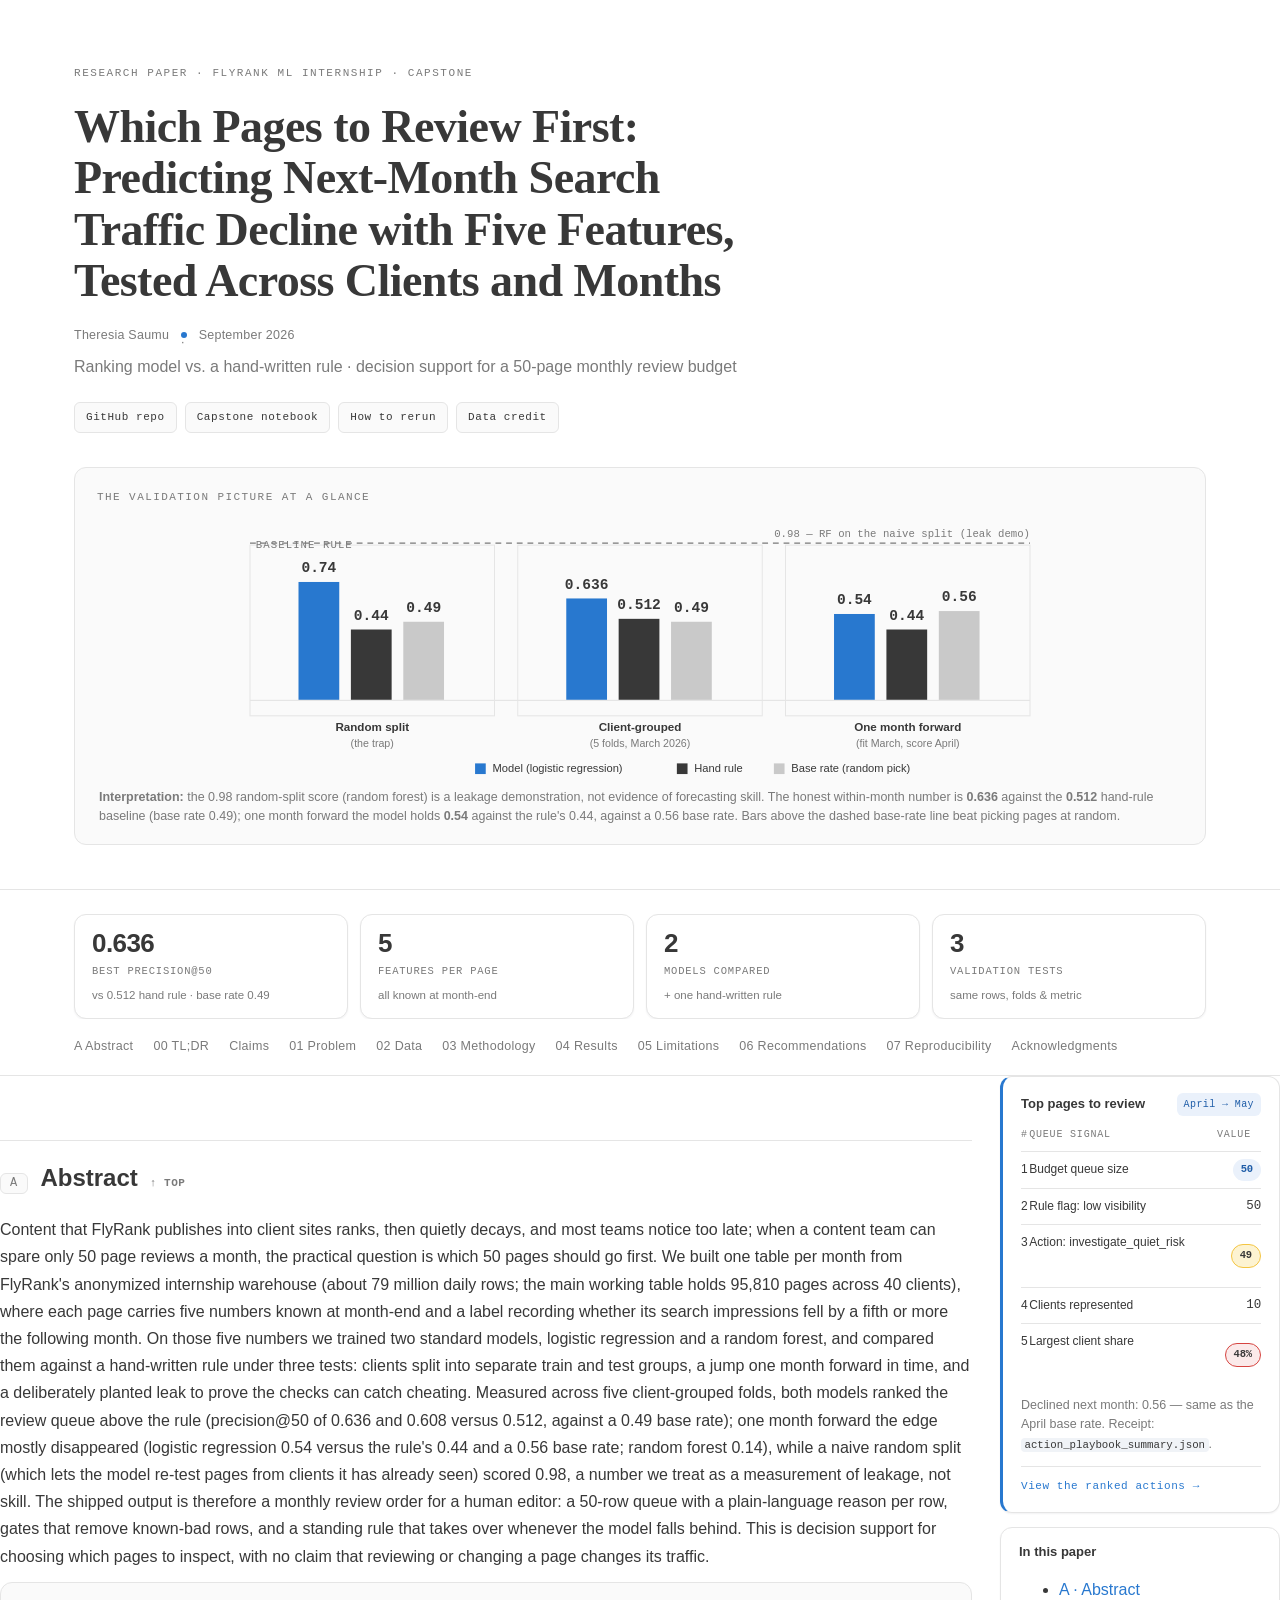
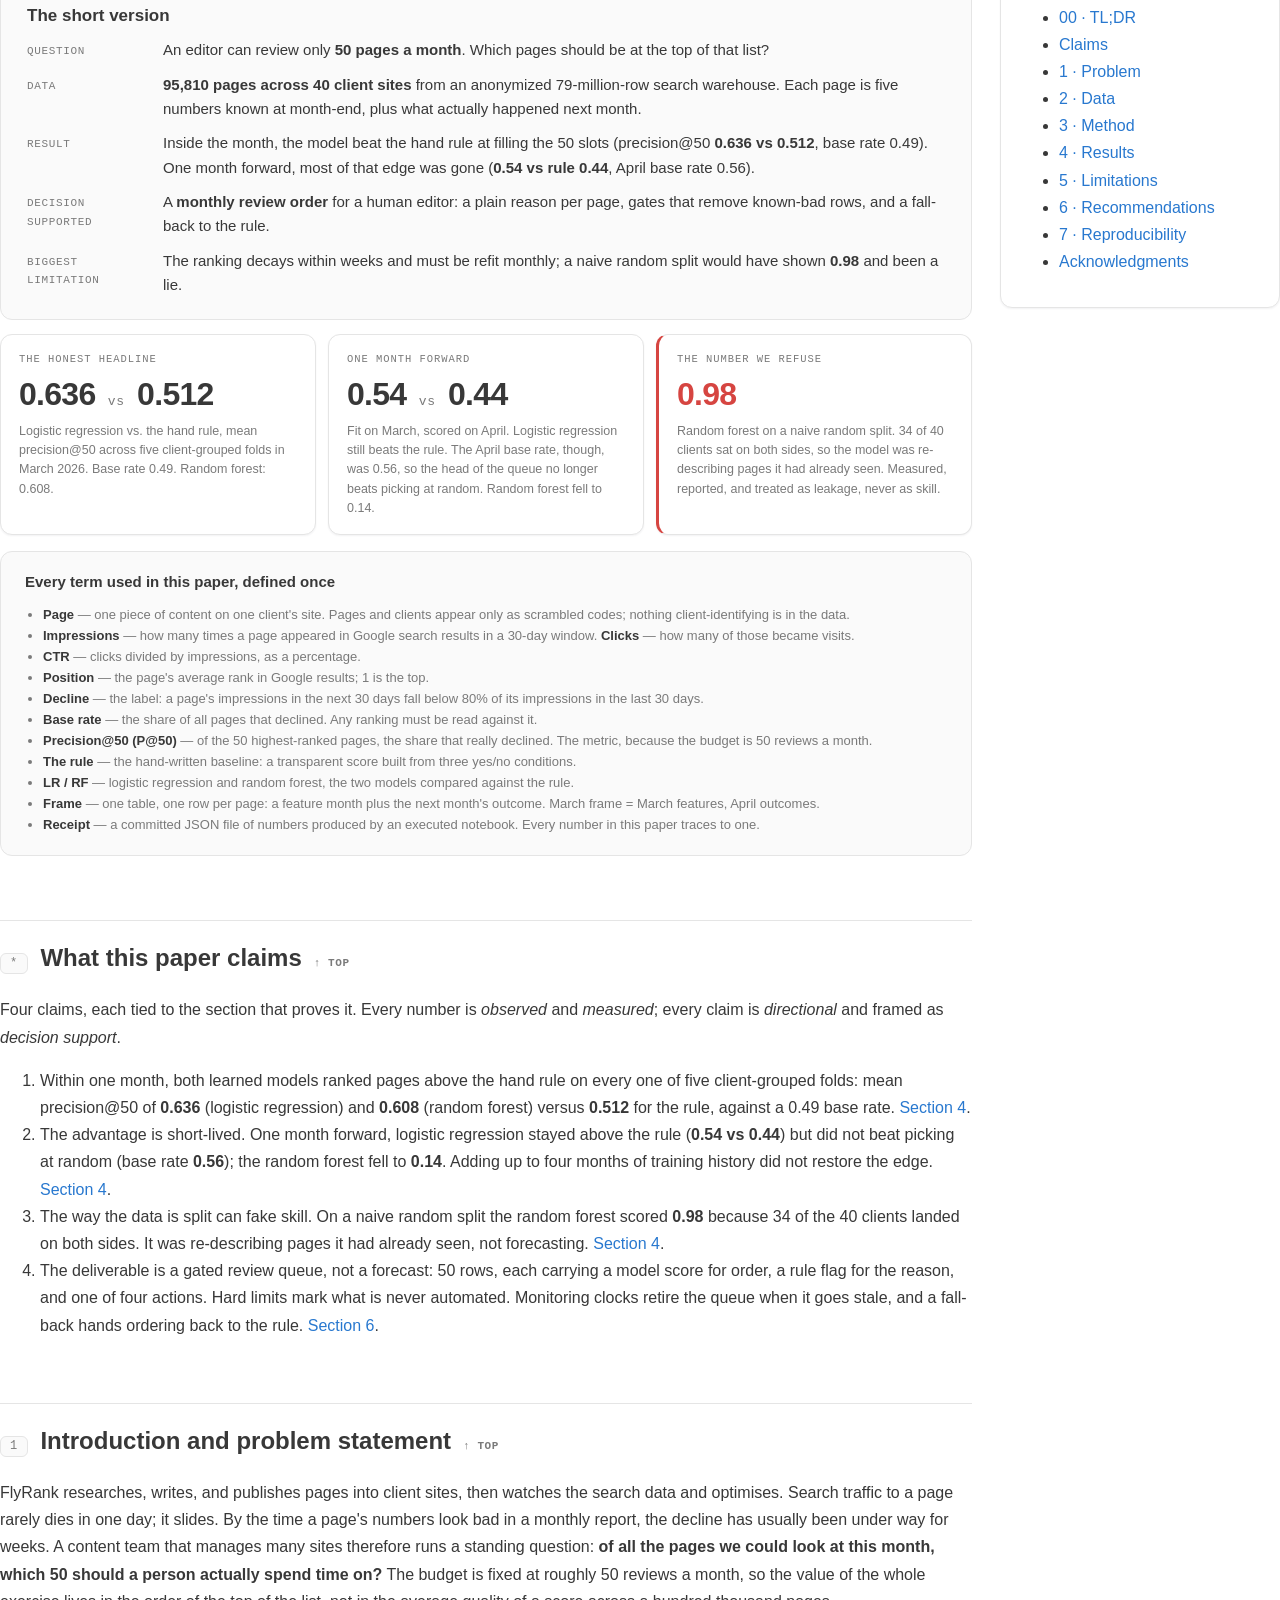
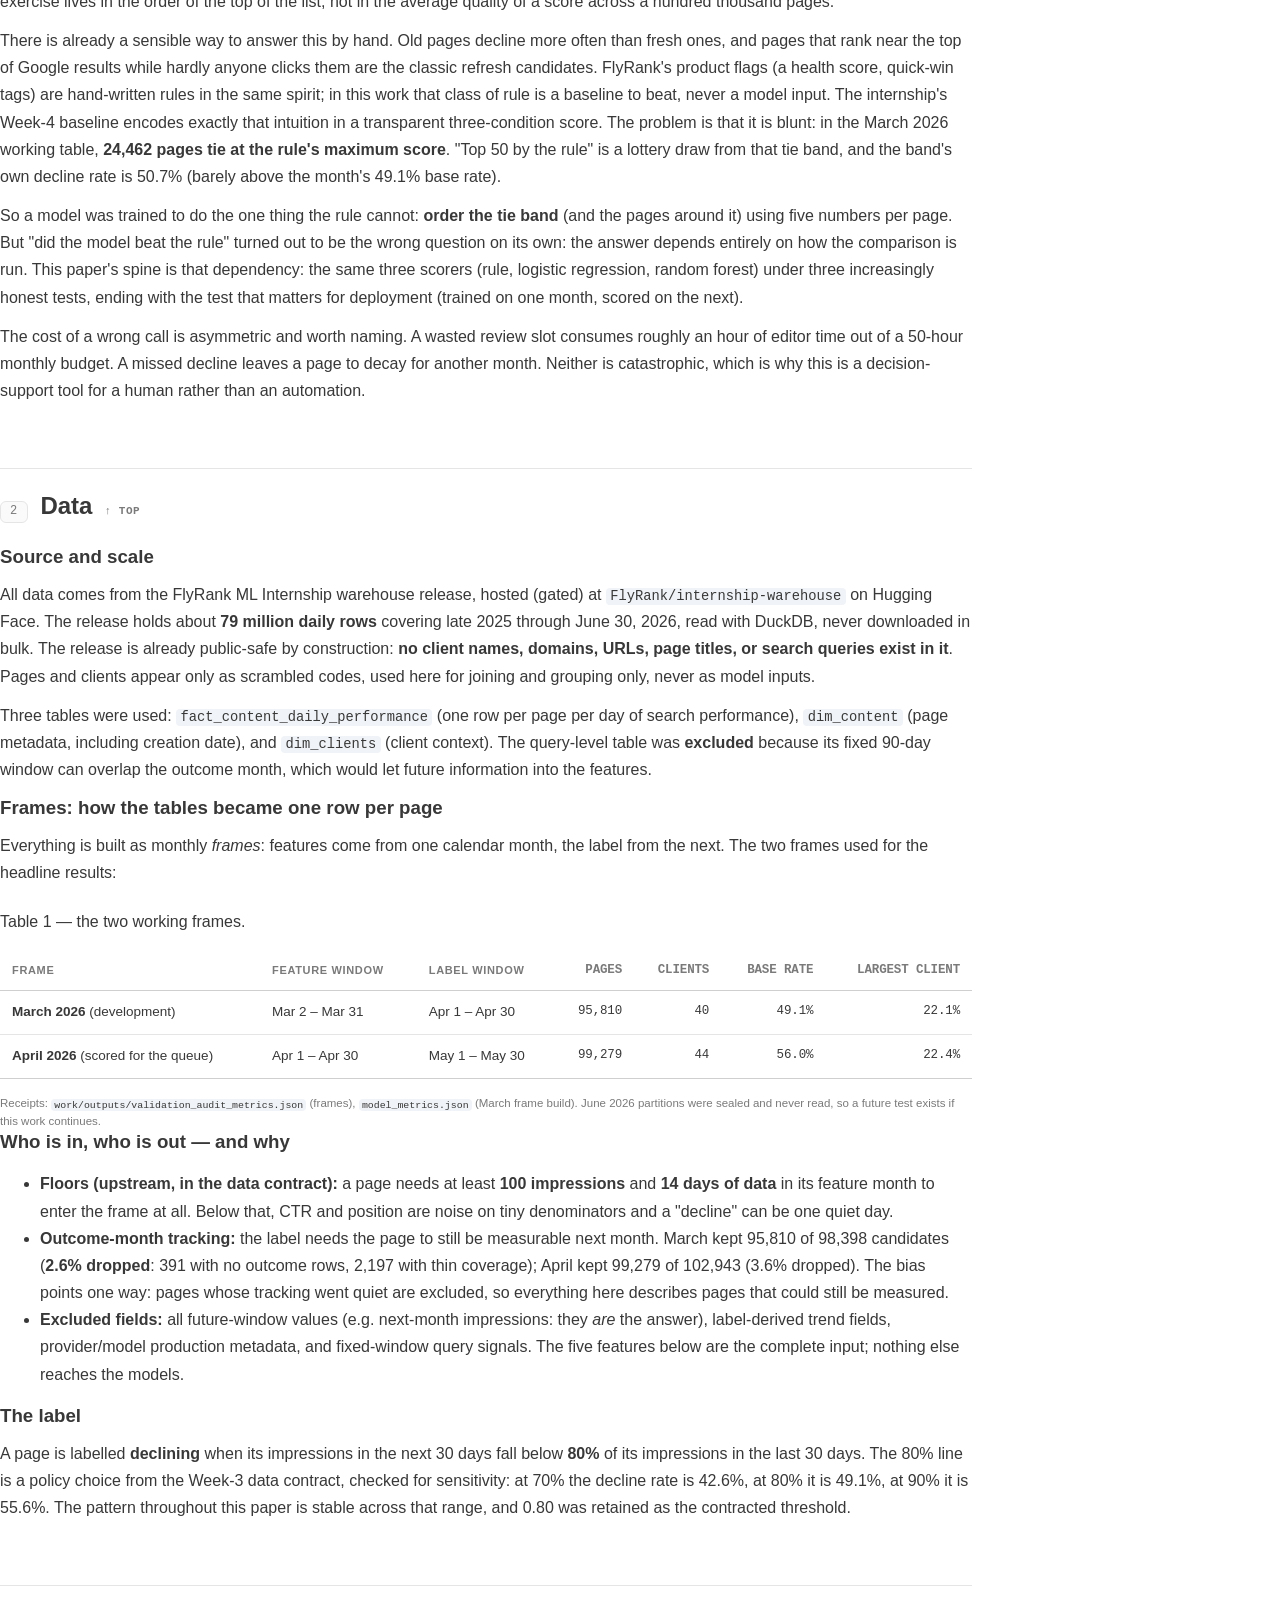
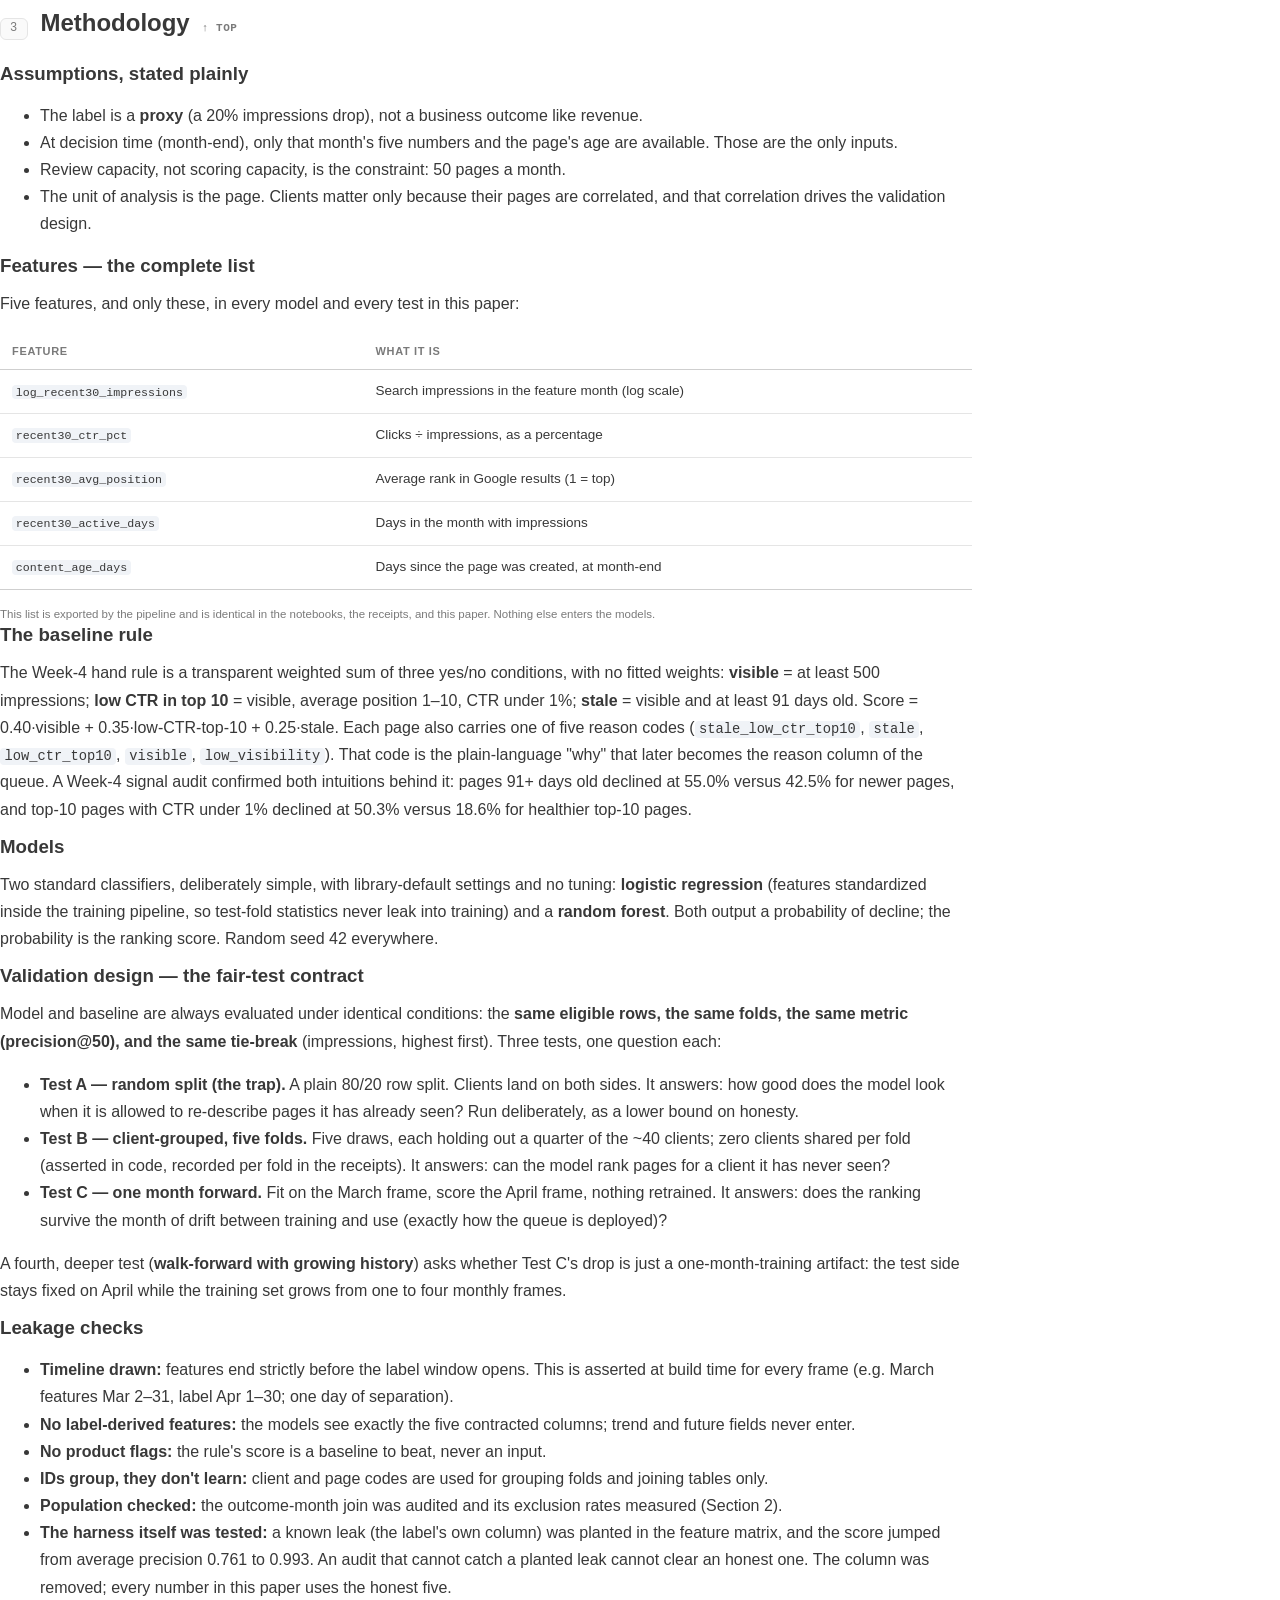
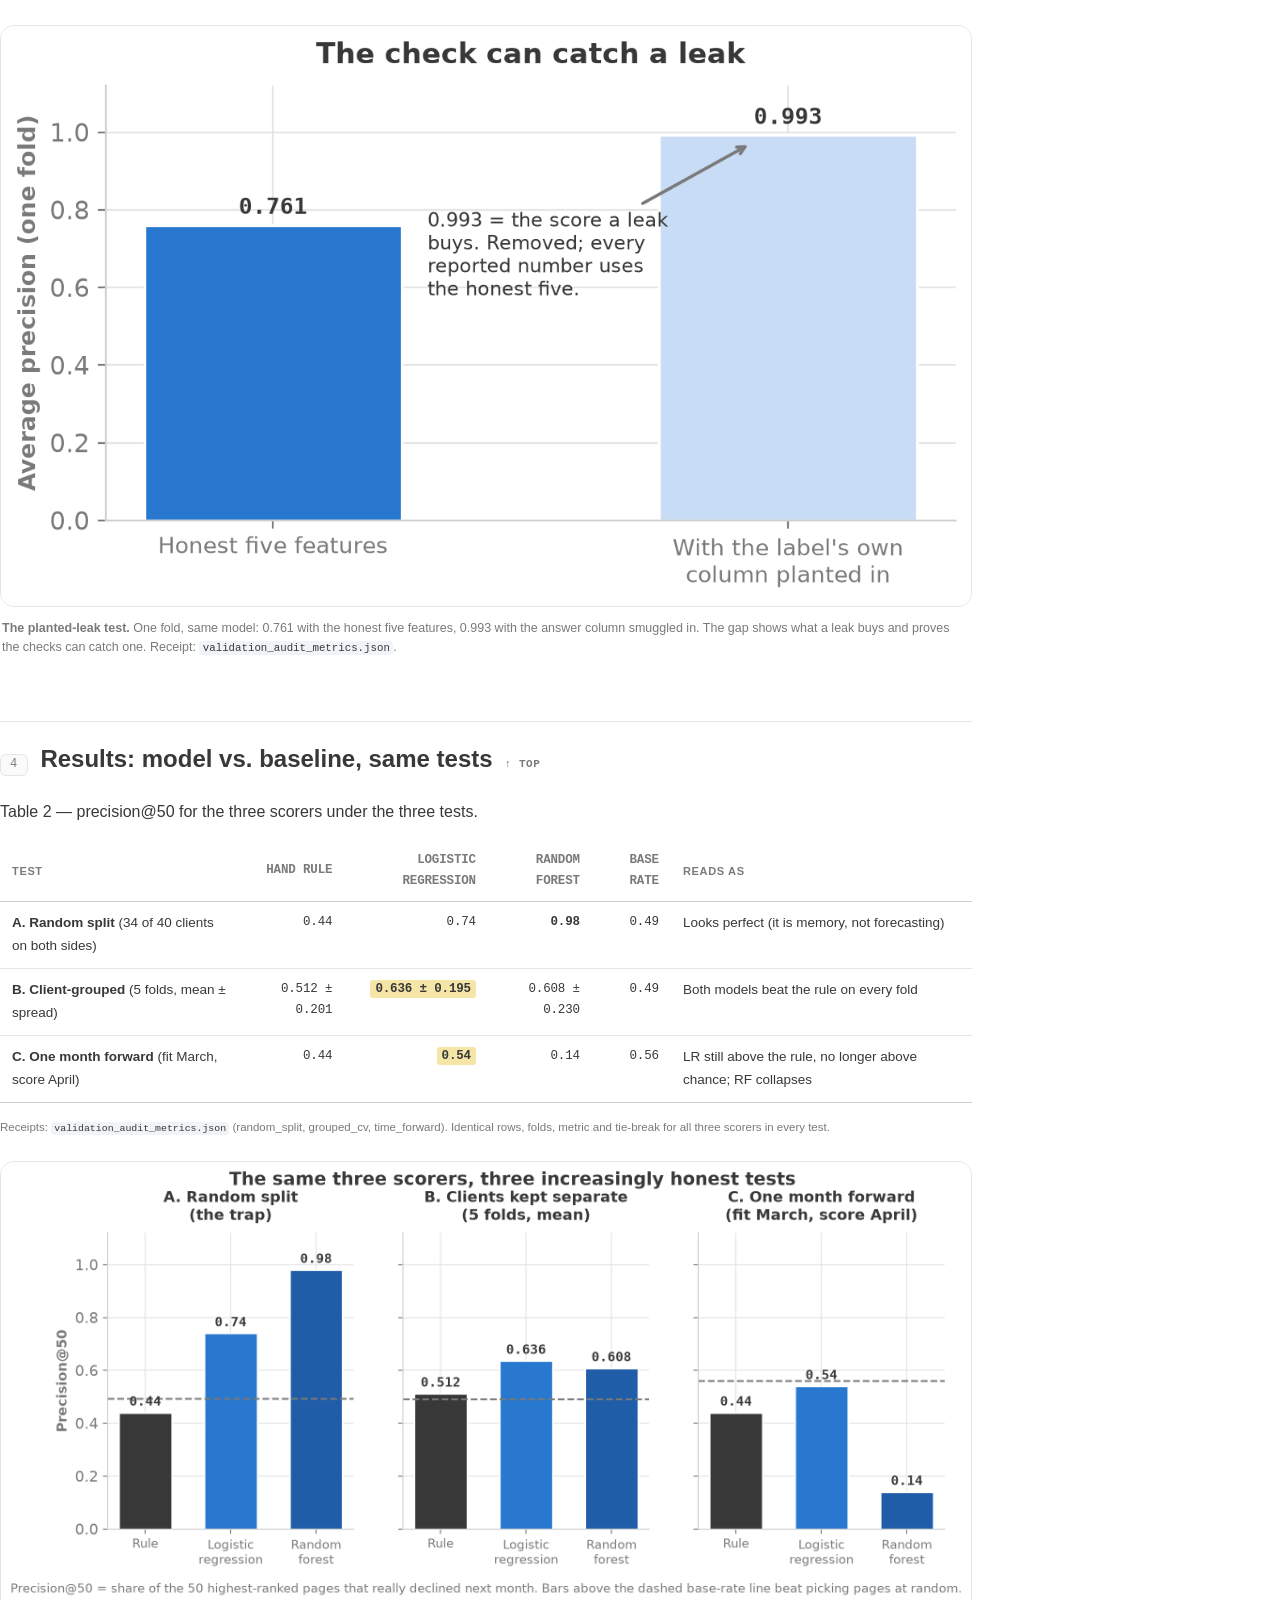
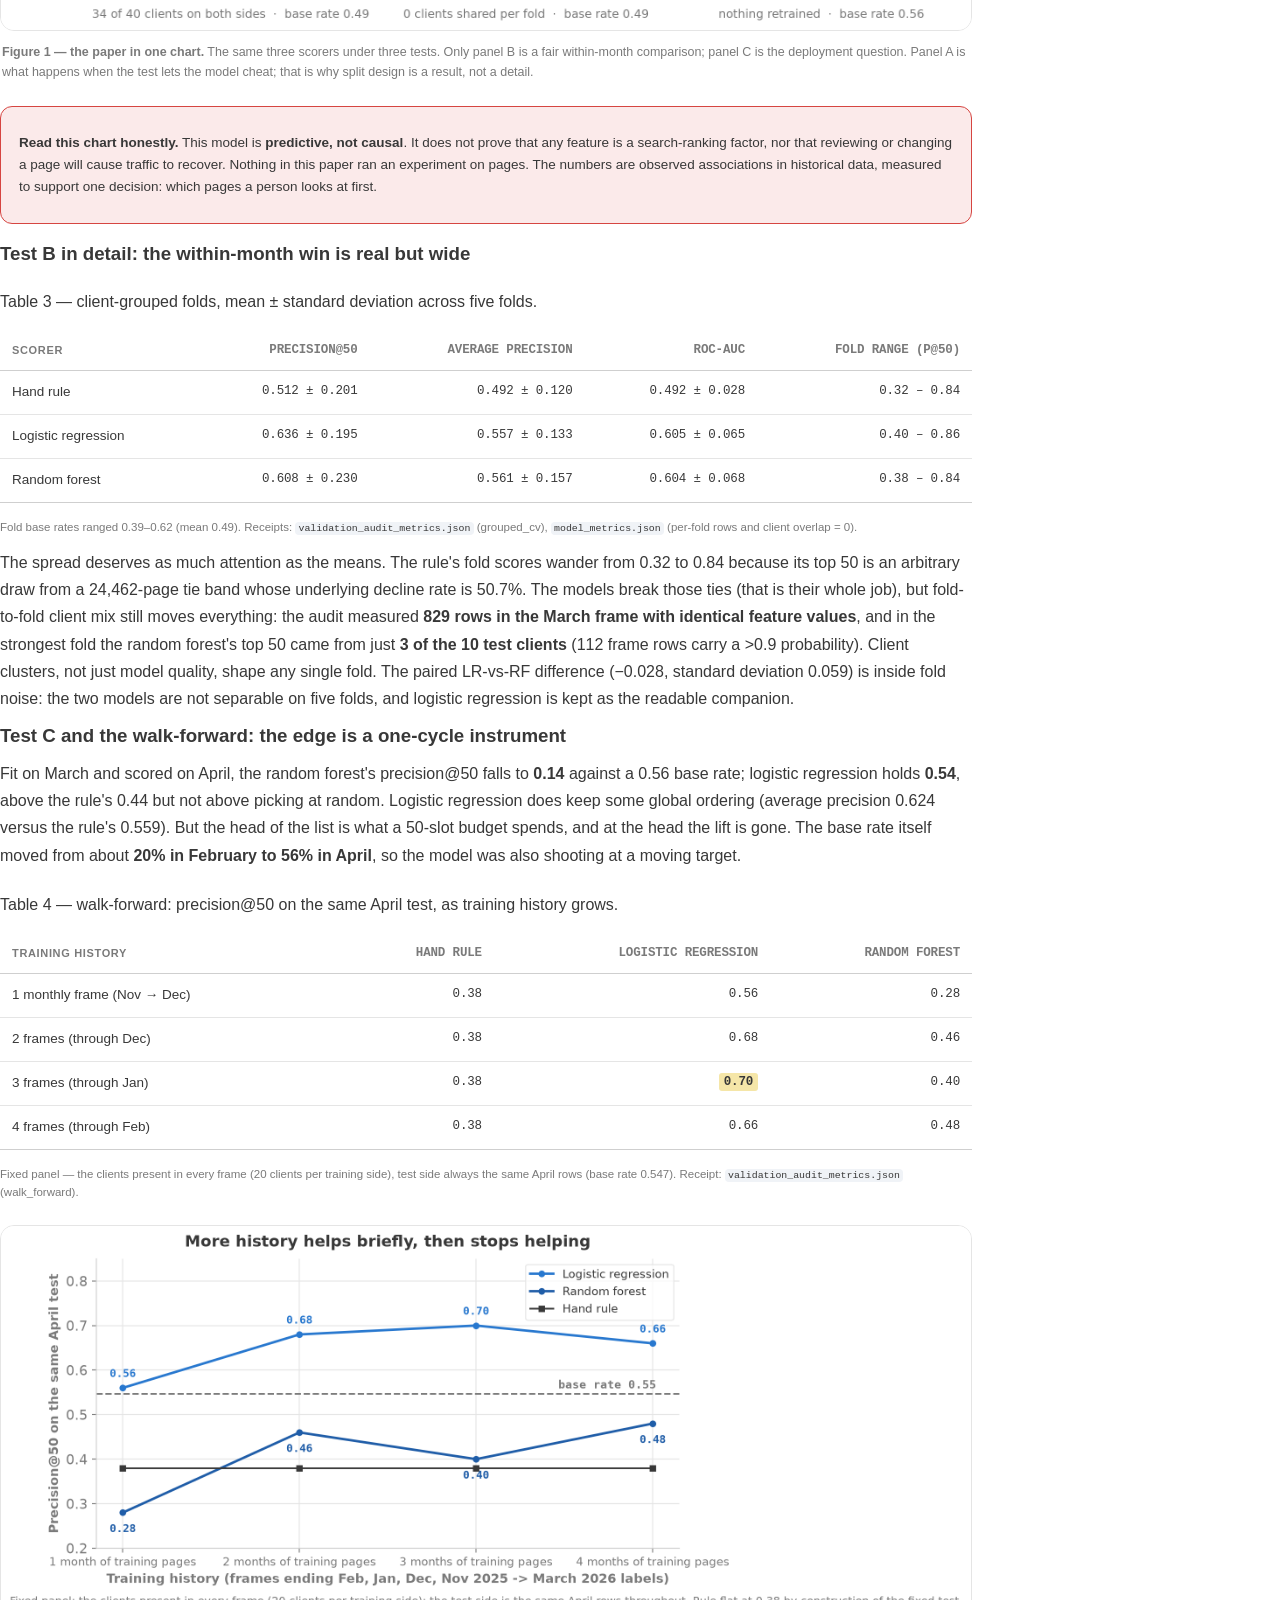
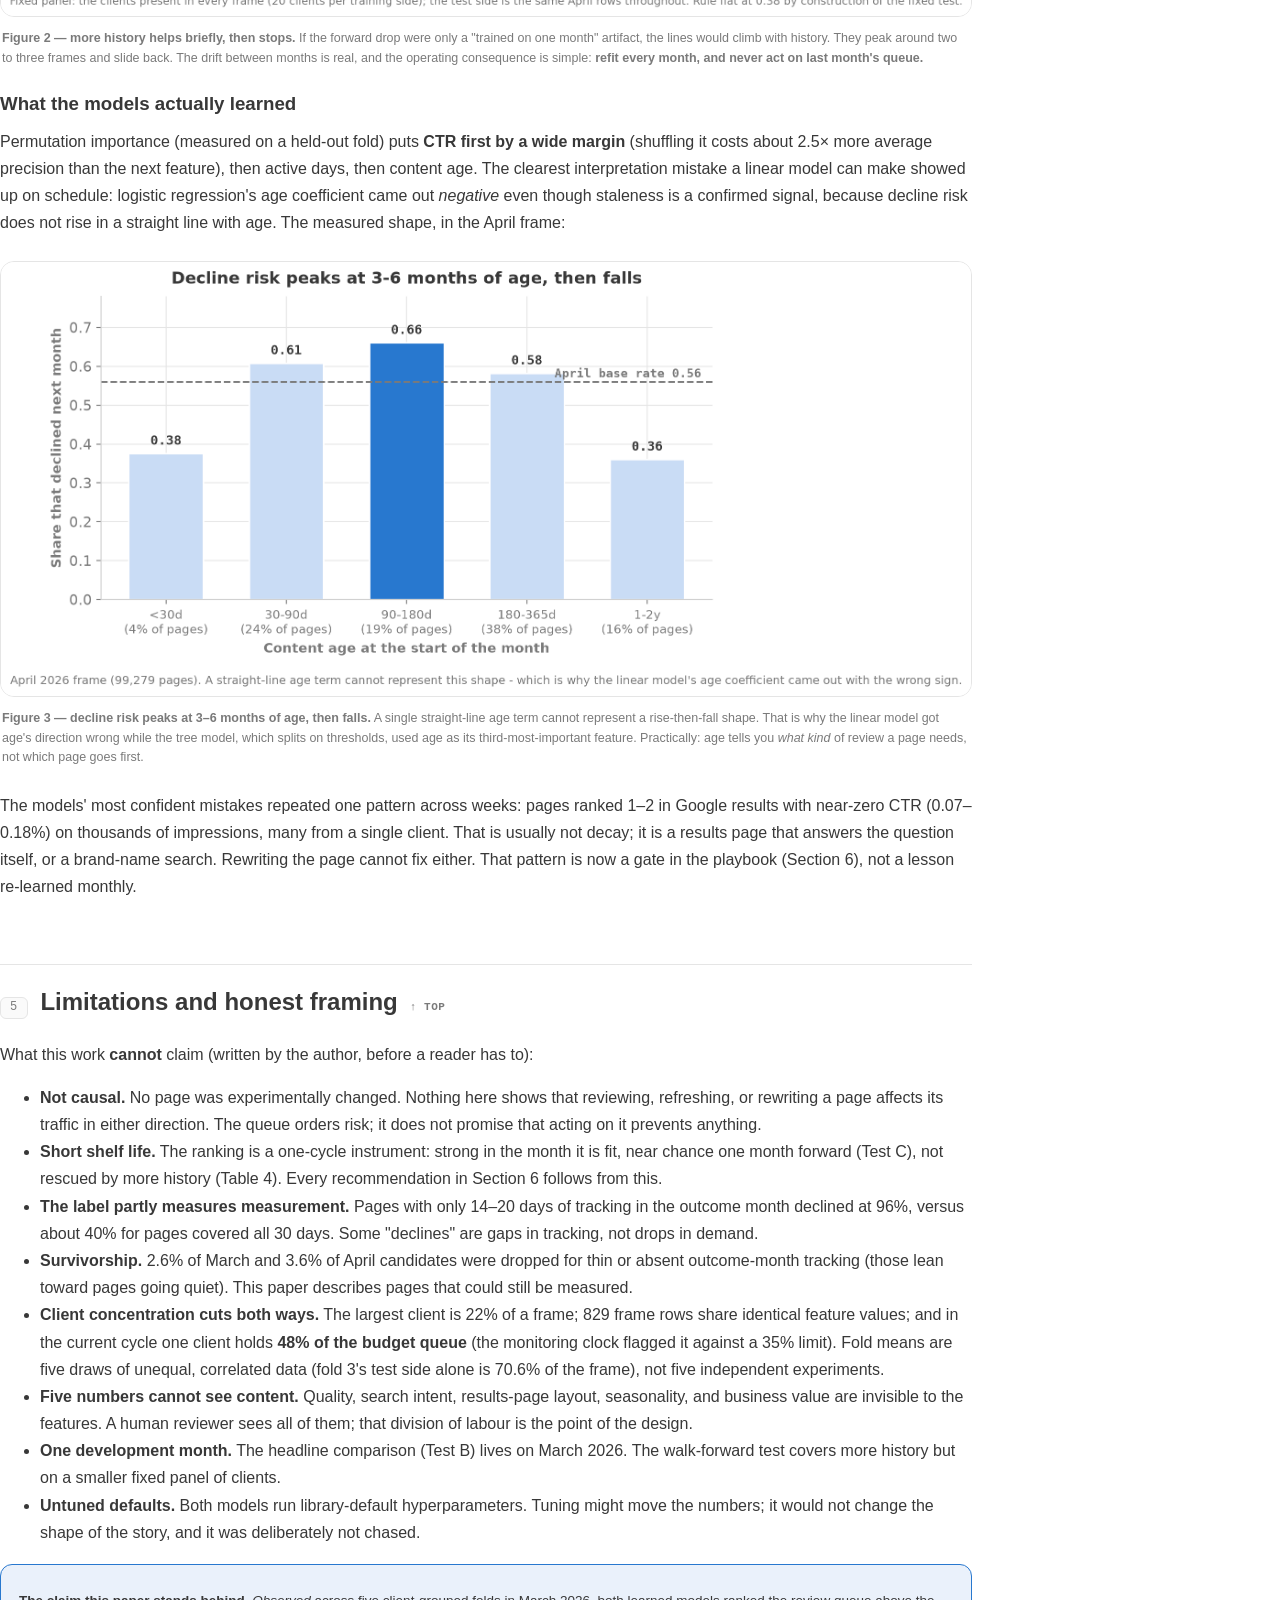
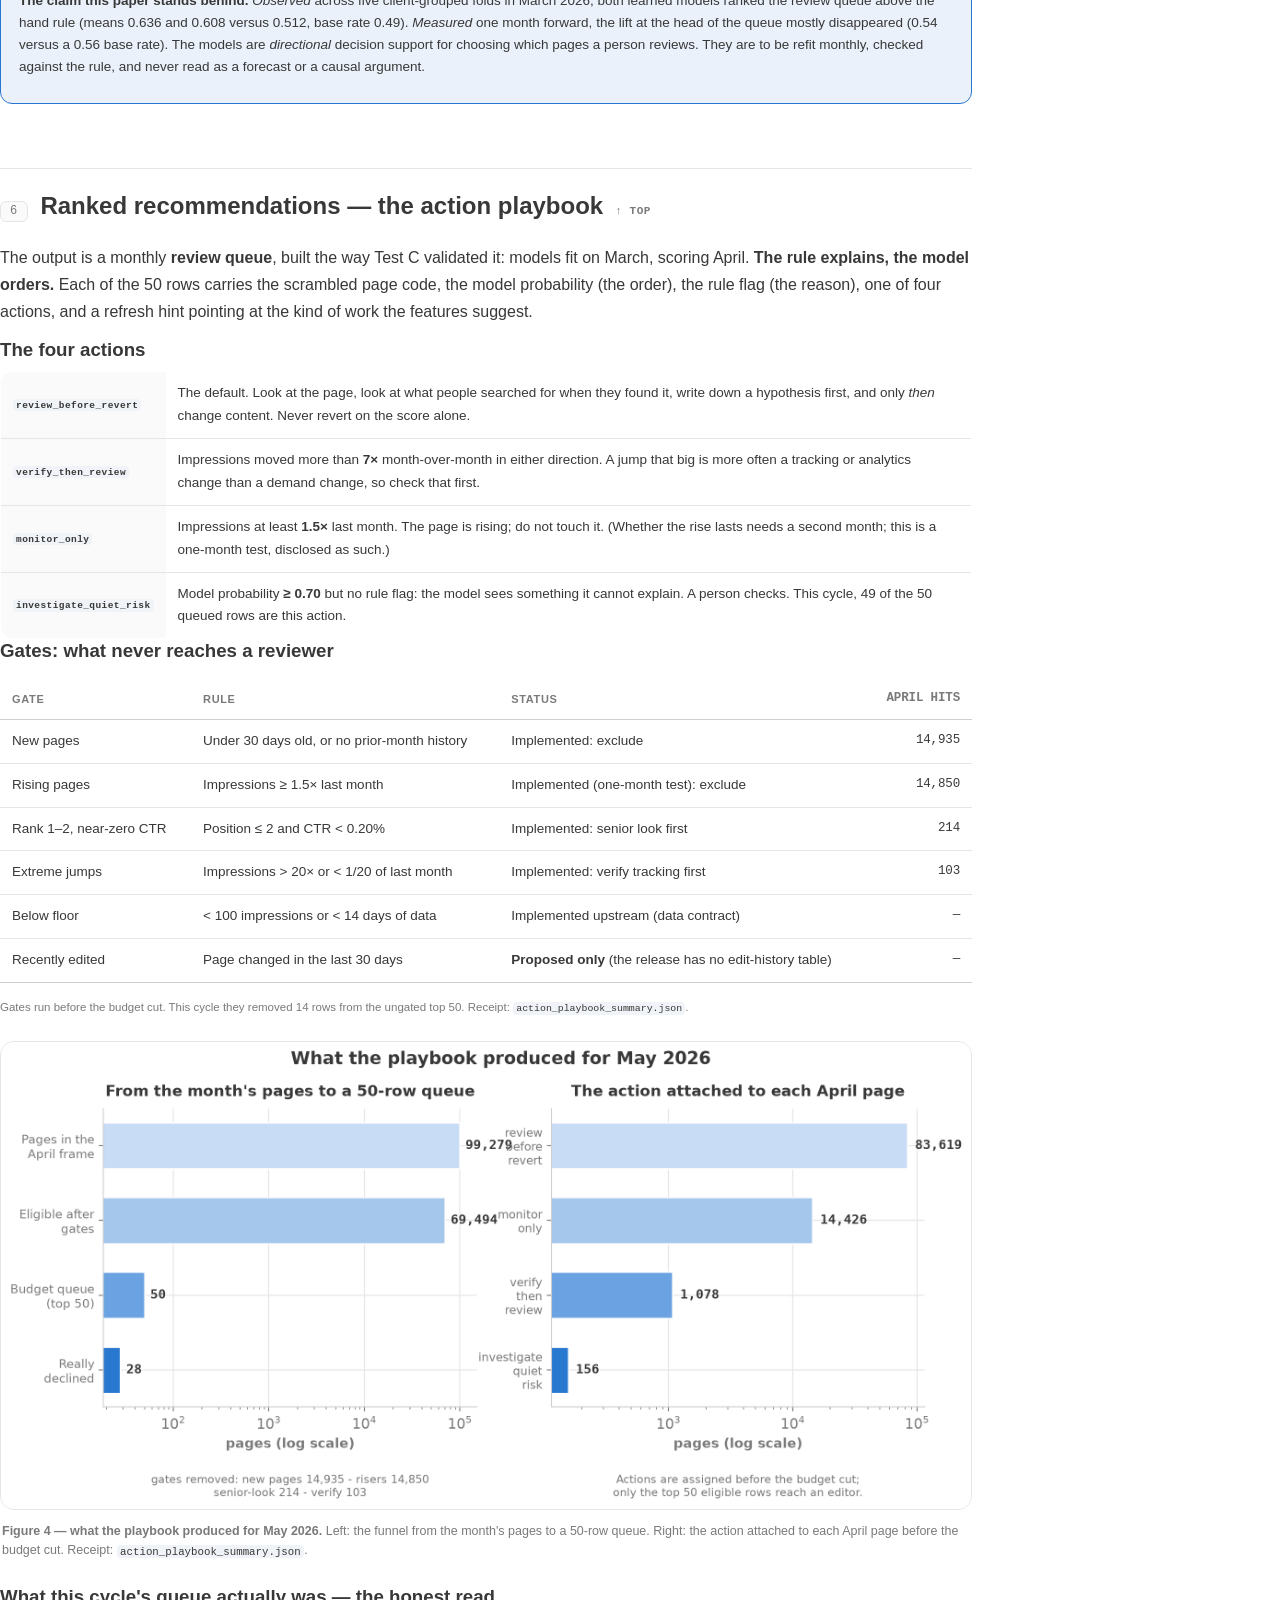
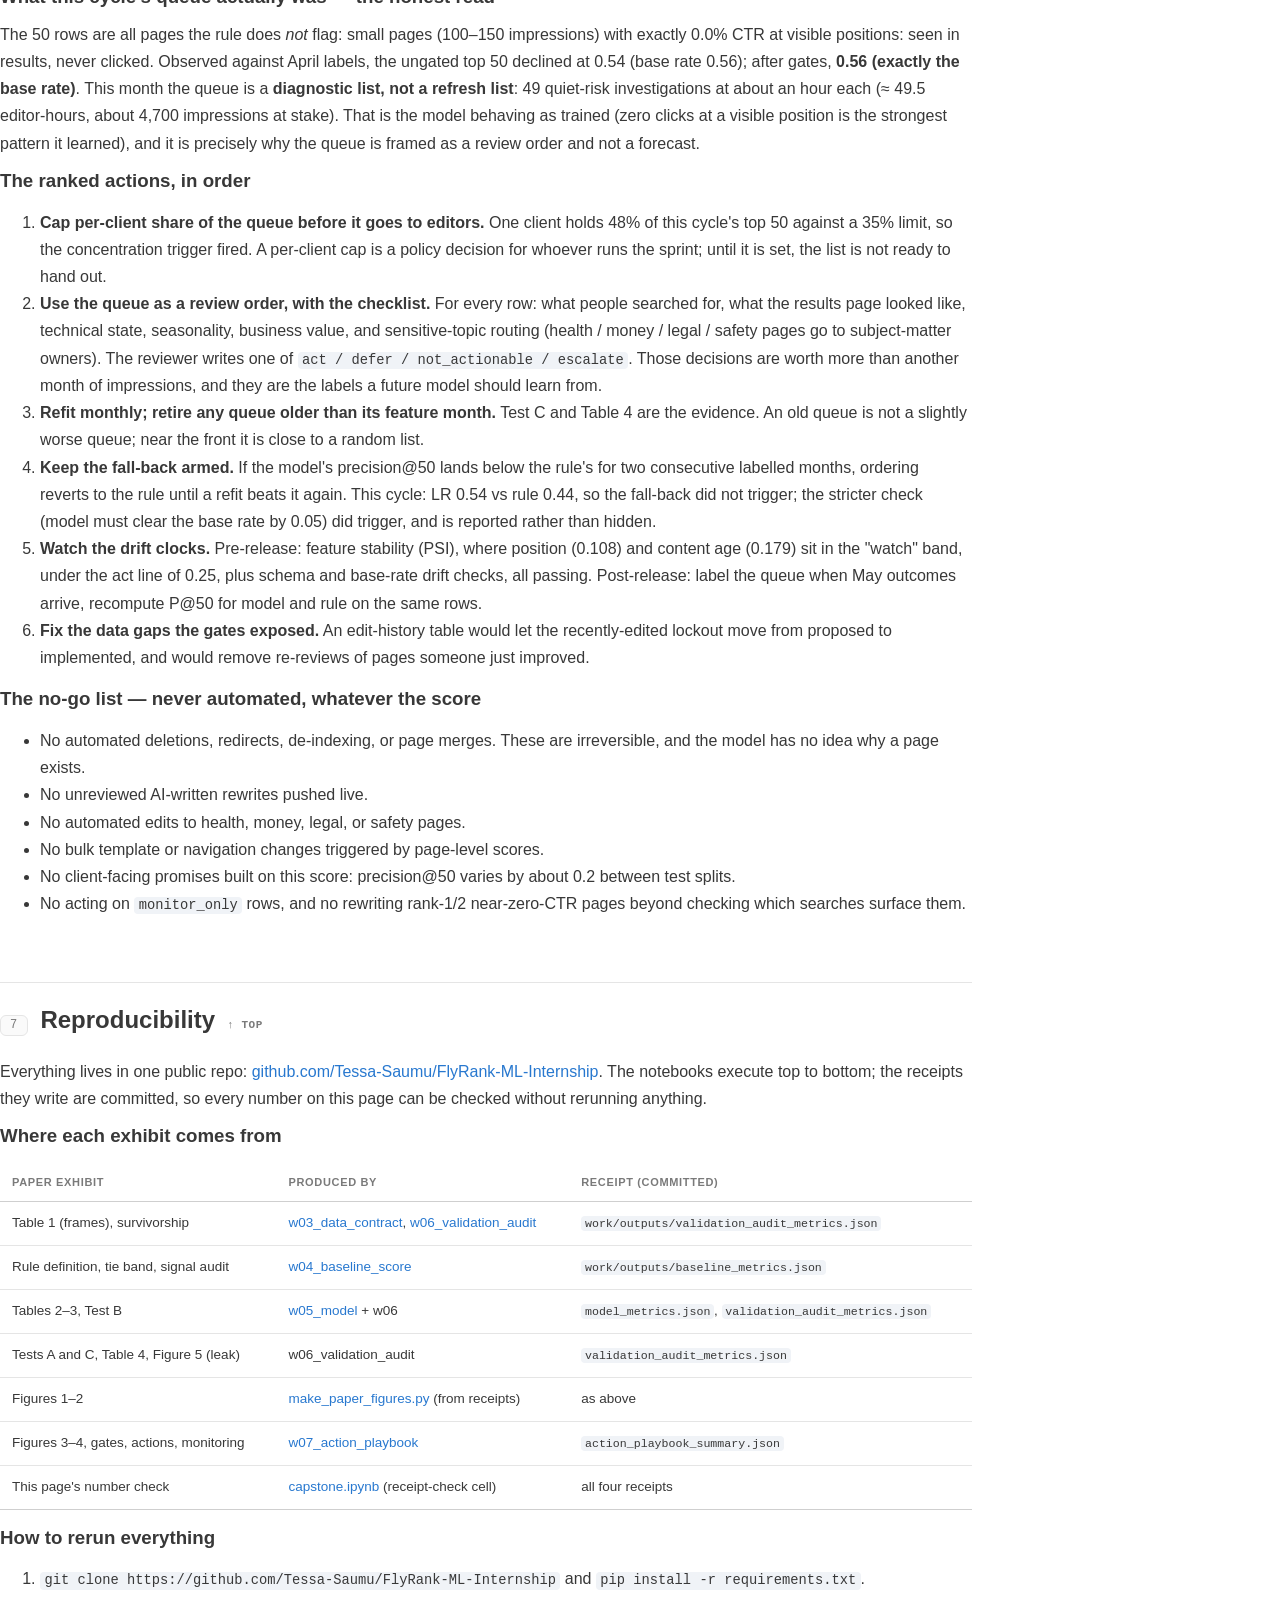
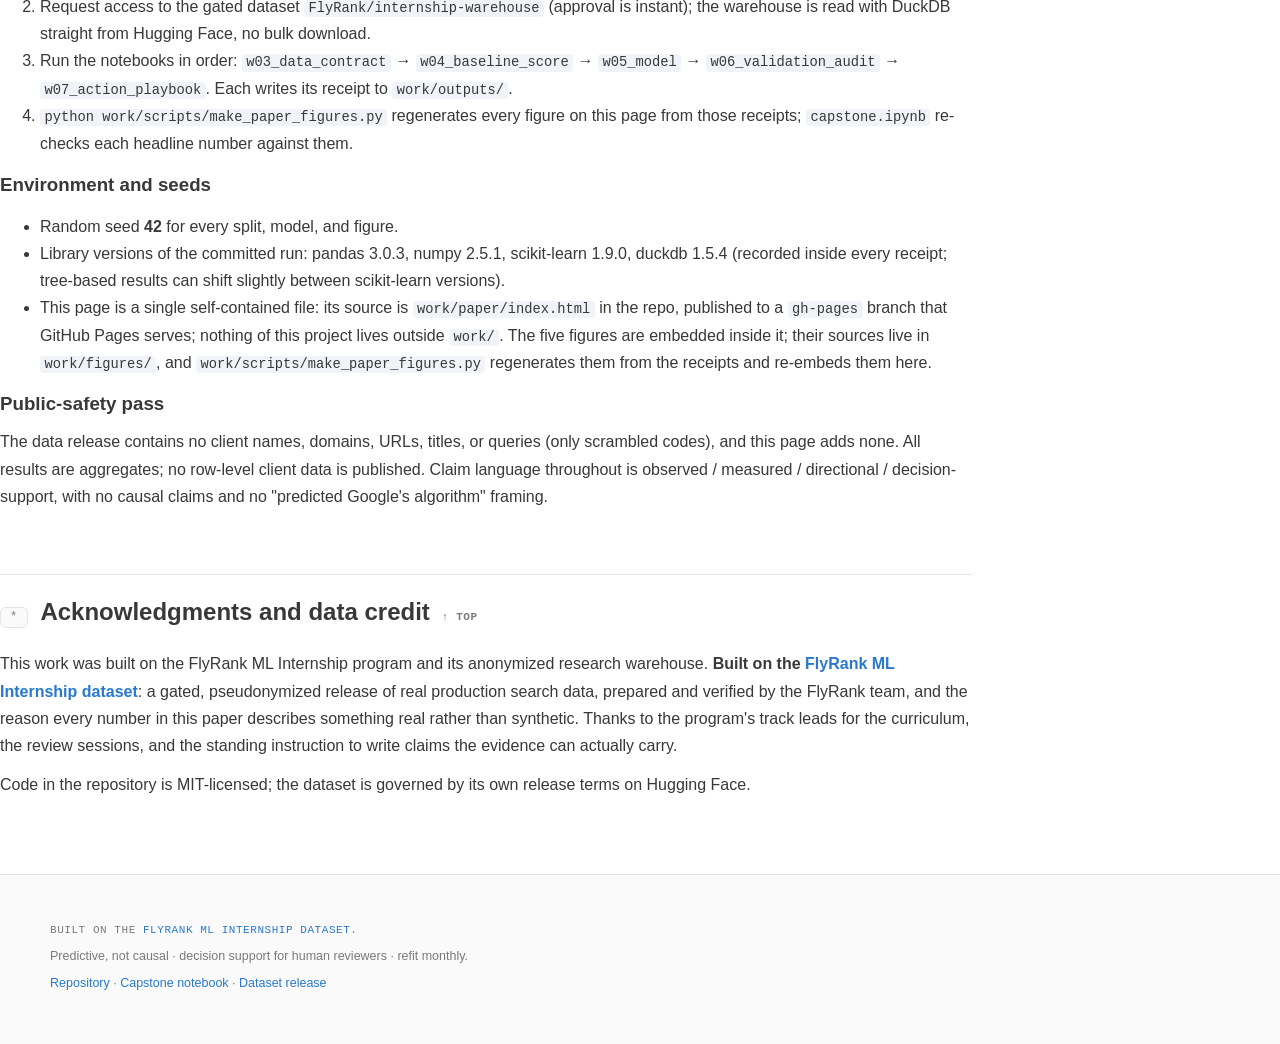
==== commit ab107965: "Deploy paper (from arena/c5d7ab1a-flyrank-ml-internship@ae86e62)" ====
--- a/index.html
+++ b/index.html
@@ -694,7 +694,7 @@
   </ul>
 
   <figure class="figure" id="fig5">
-    <div class="frame"><img data-fig="paper_fig5_leak_check.png" src="[data-uri]" alt="Bar chart: average precision with honest features 0.761, with the label's own column planted in 0.993"></div>
+    <div class="frame"><img data-fig="paper_fig5_leak_check.png" src="[data-uri]" alt="Bar chart: average precision with honest features 0.761, with the label's own column planted in 0.993"></div>
     <figcaption><b>The planted-leak test.</b> One fold, same model: 0.761 with the honest five features, 0.993 with the answer column smuggled in. The gap shows what a leak buys and proves the checks can catch one. Receipt: <code>validation_audit_metrics.json</code>.</figcaption>
   </figure>
 </section>
@@ -718,7 +718,7 @@
   <p class="cap">Receipts: <code>validation_audit_metrics.json</code> (random_split, grouped_cv, time_forward). Identical rows, folds, metric and tie-break for all three scorers in every test.</p>
 
   <figure class="figure" id="fig1">
-    <div class="frame"><img data-fig="paper_fig1_results.png" src="[data-uri]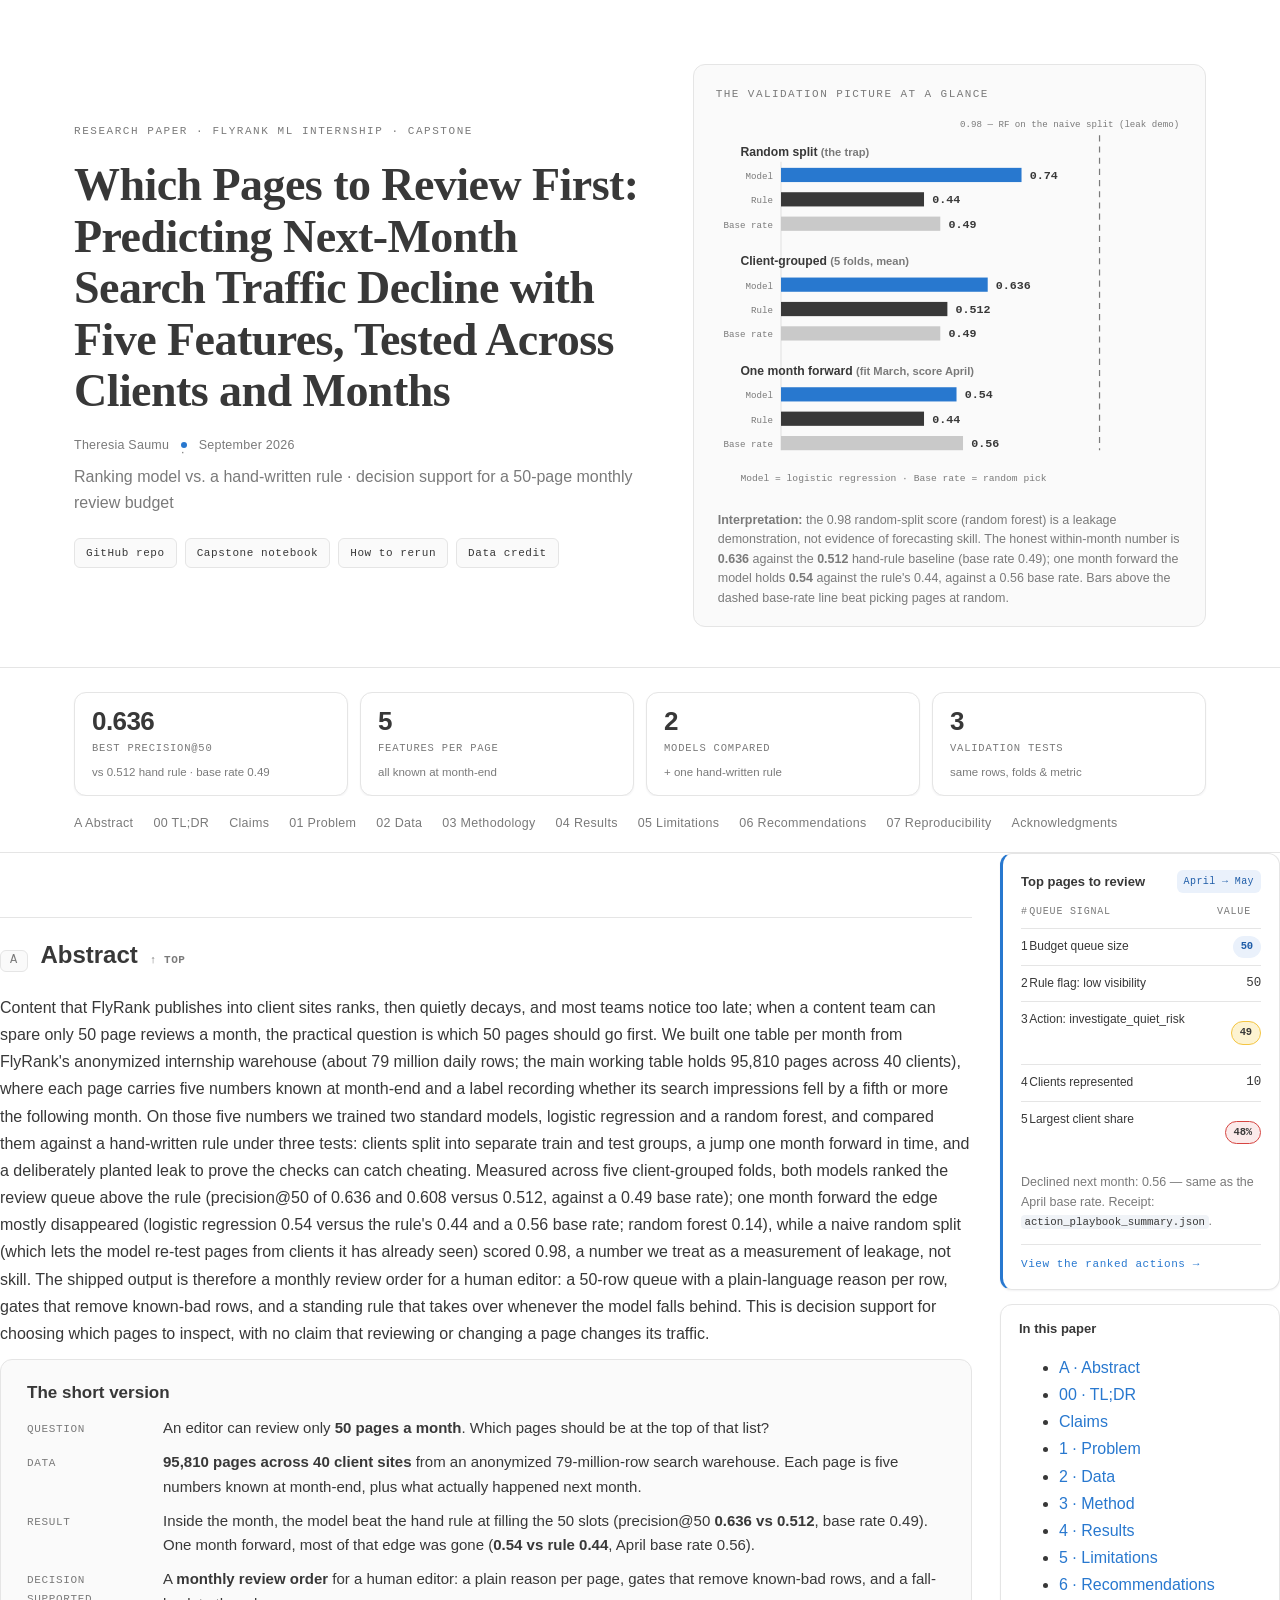
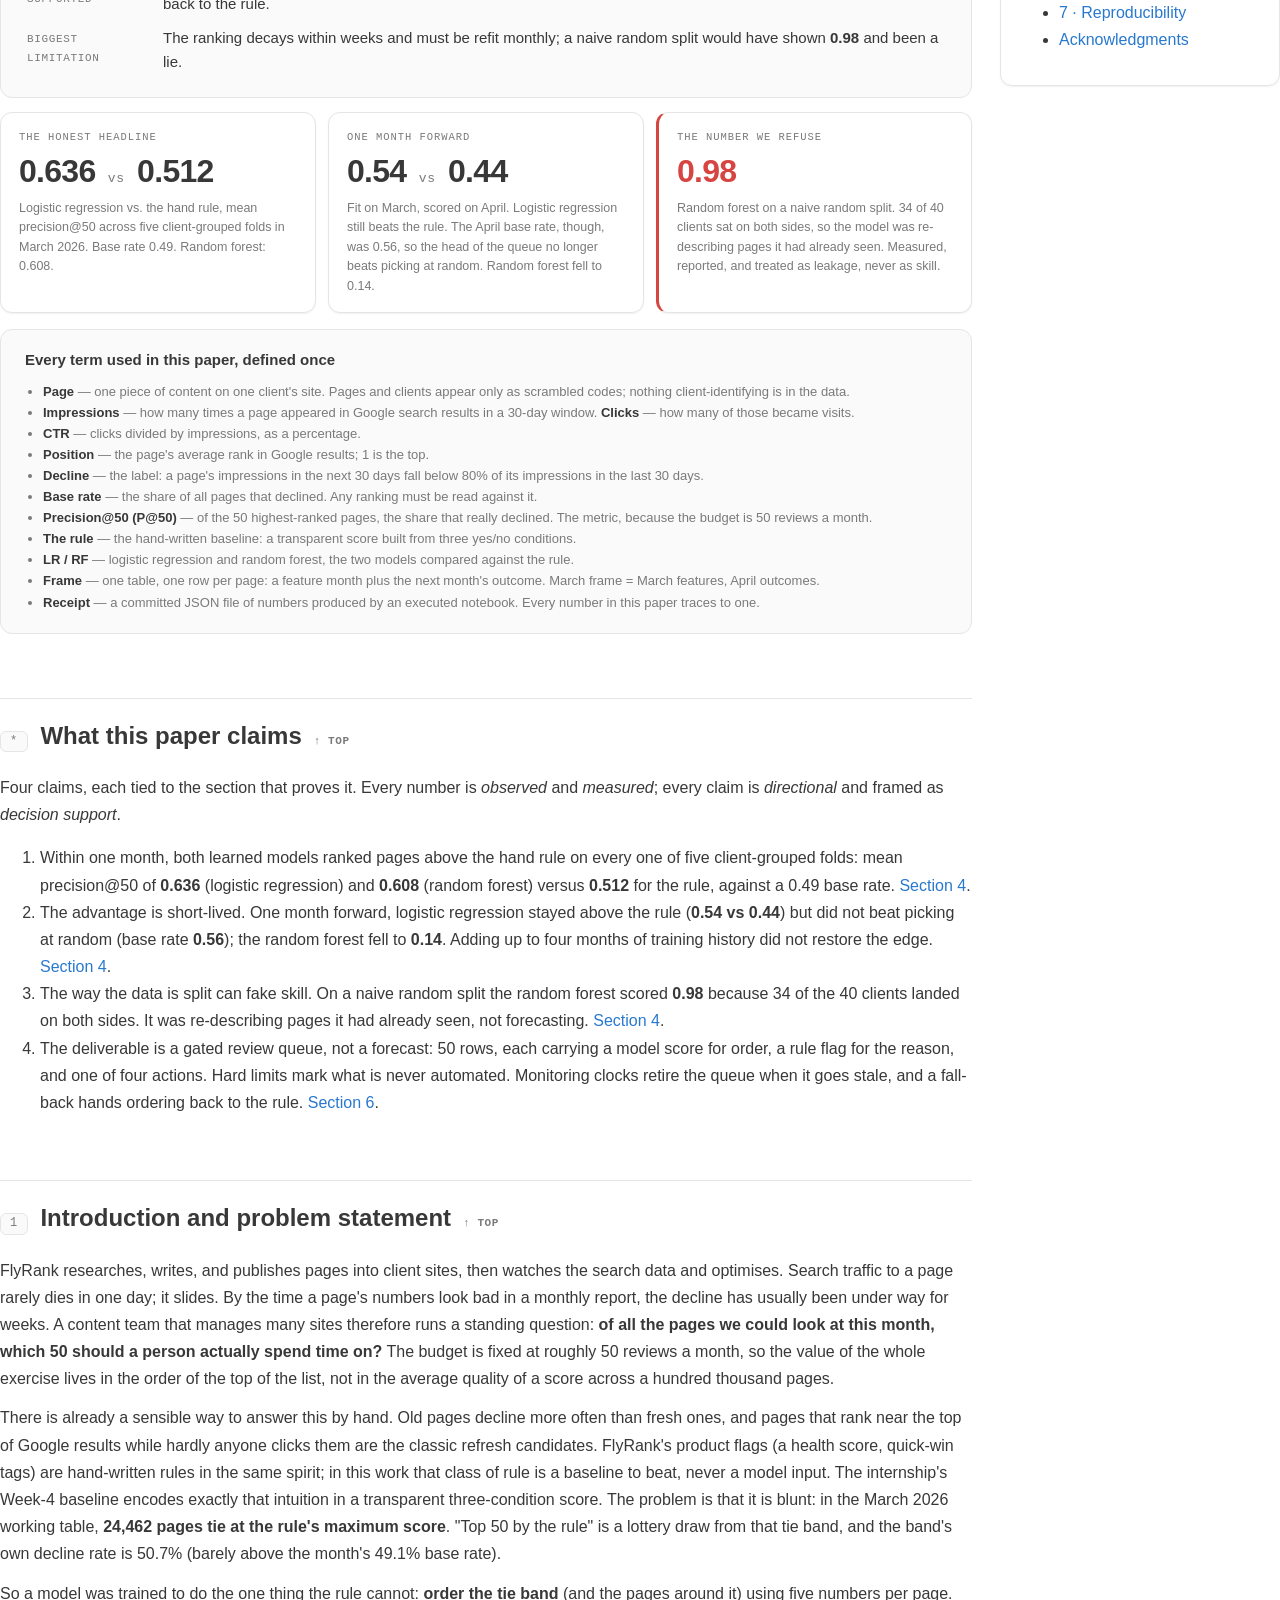
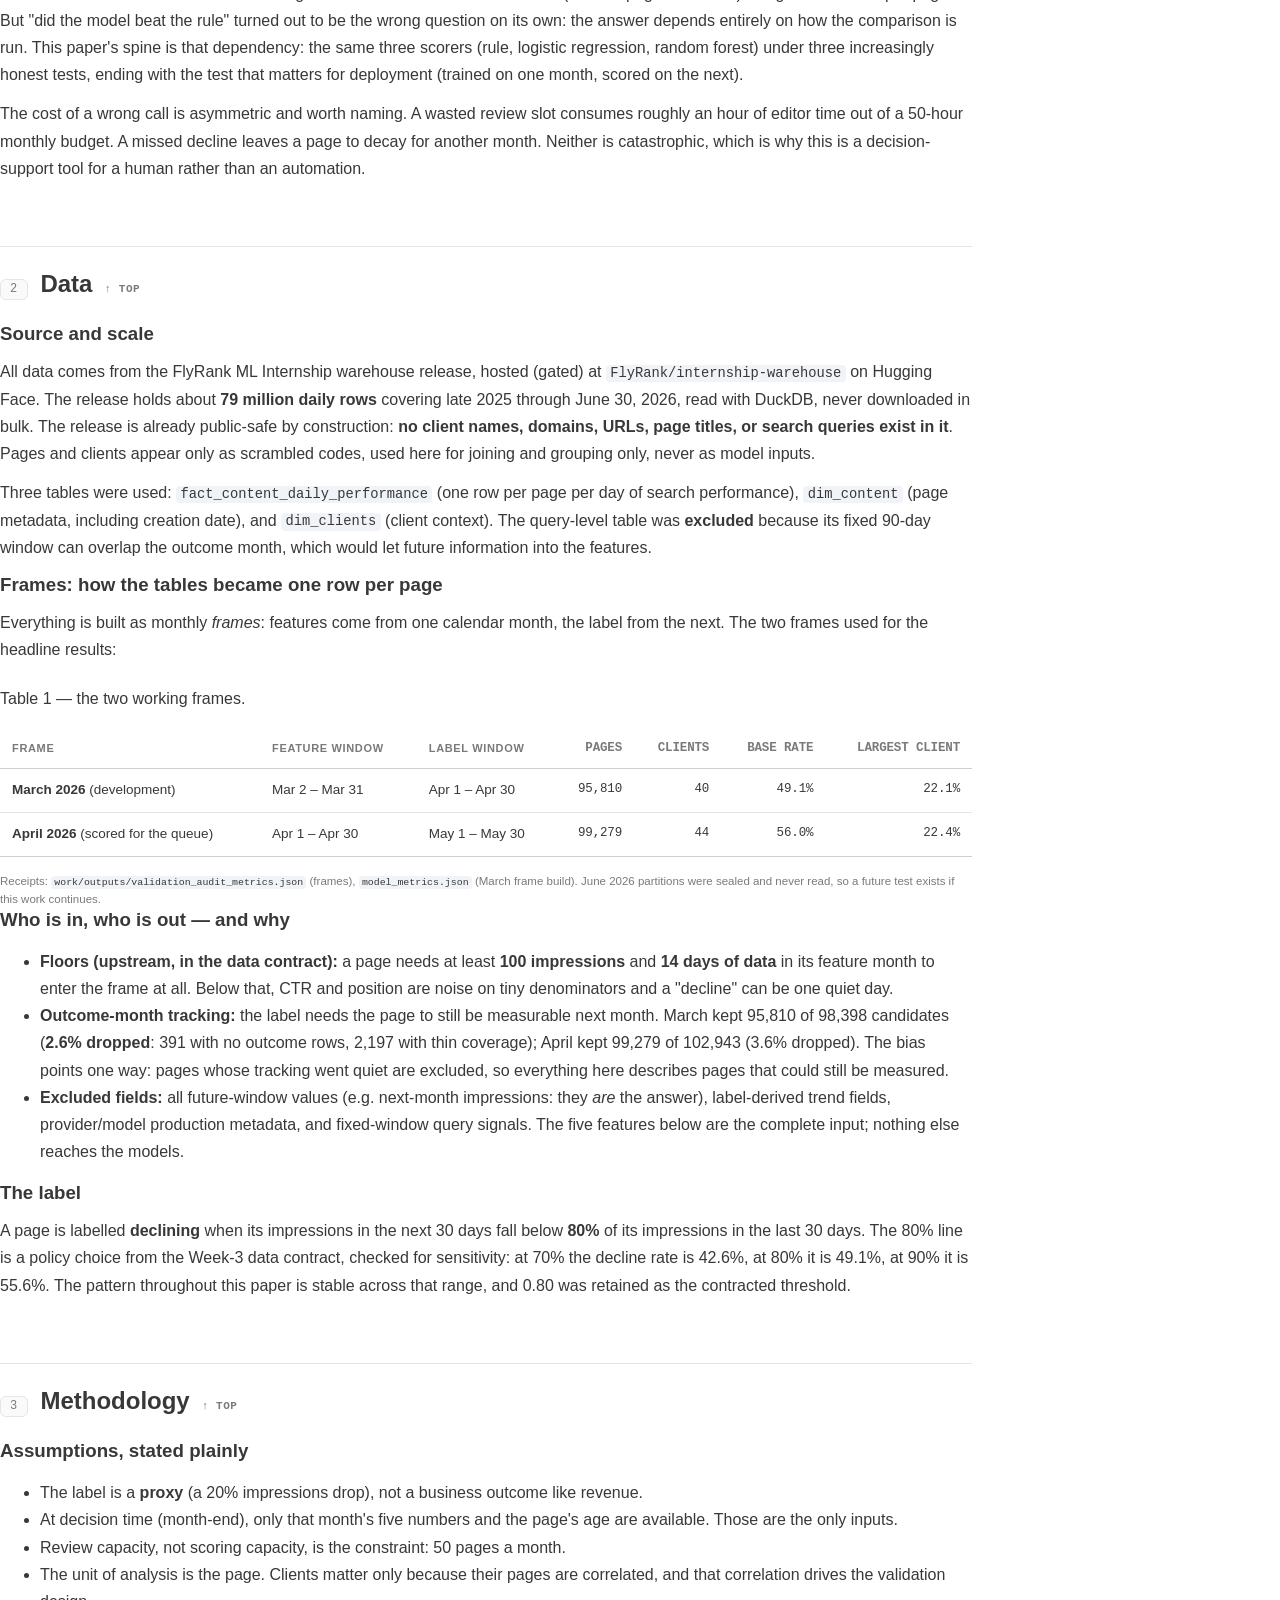
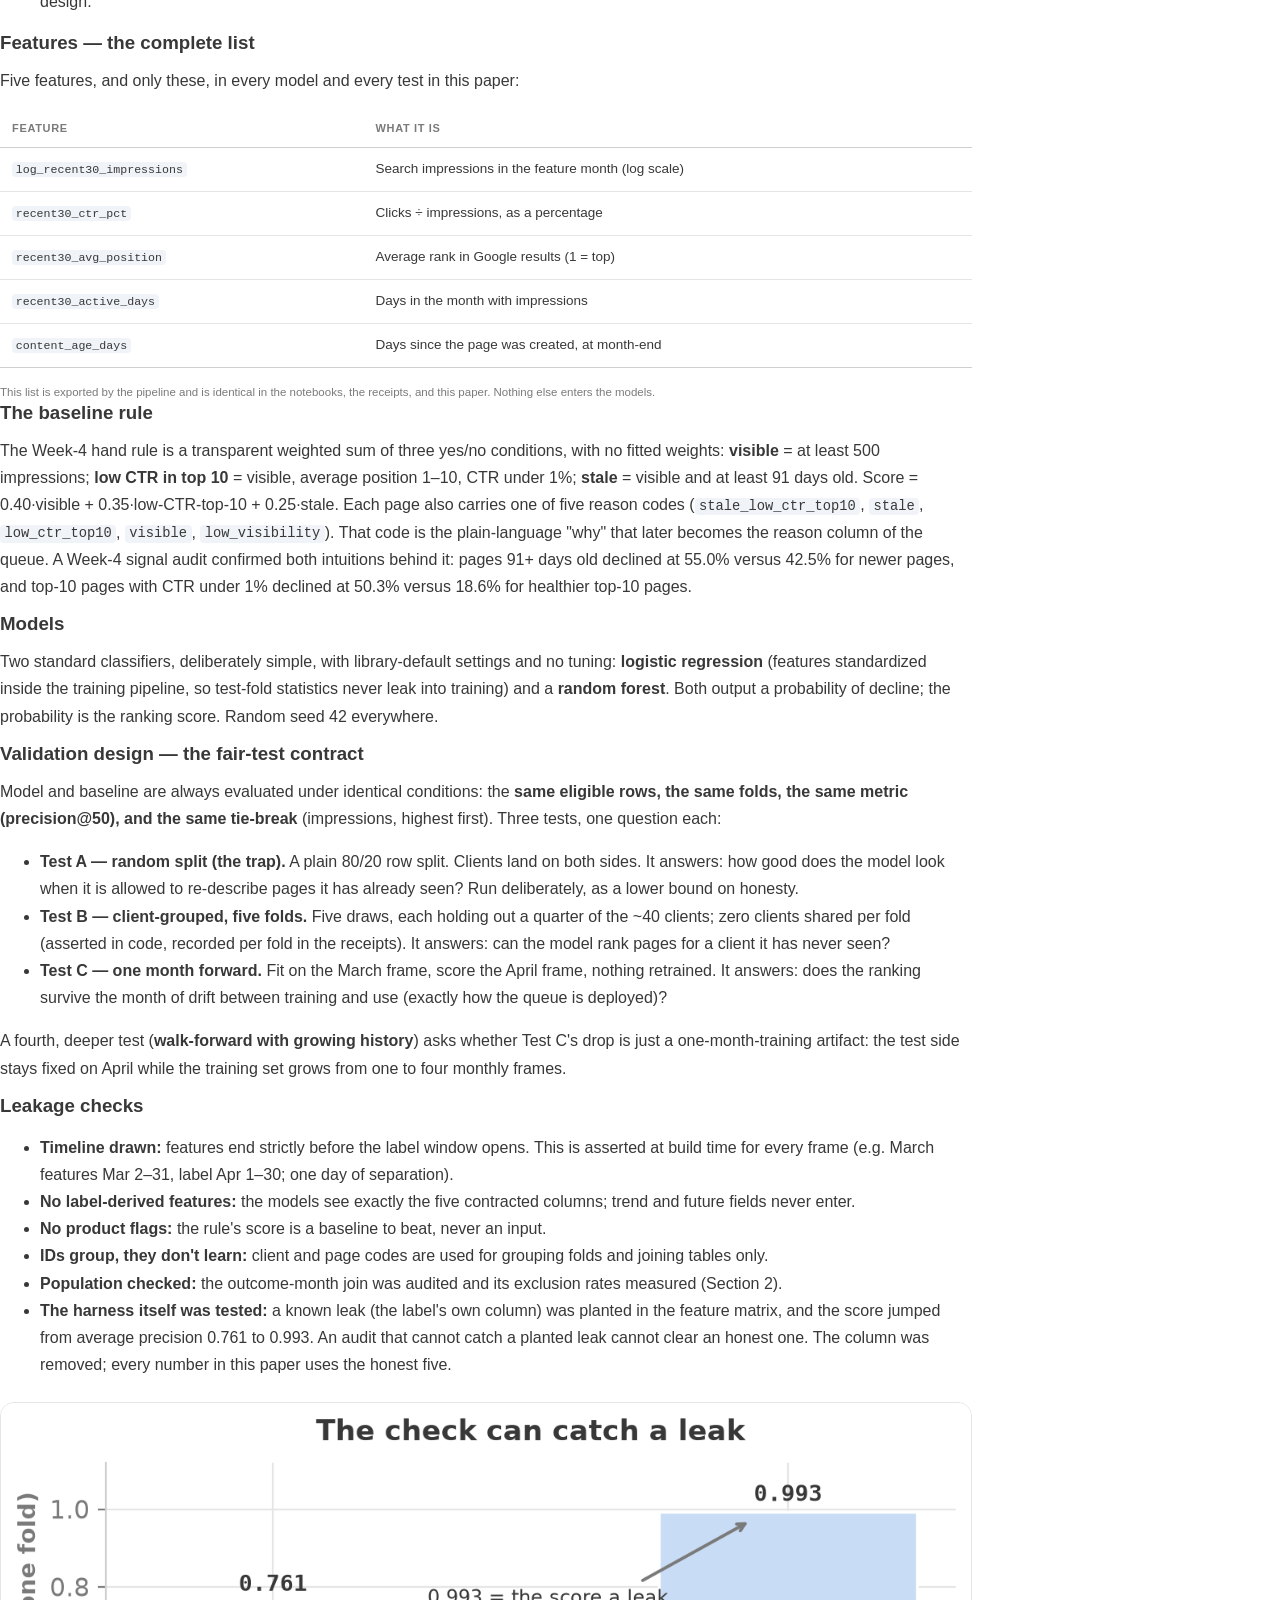
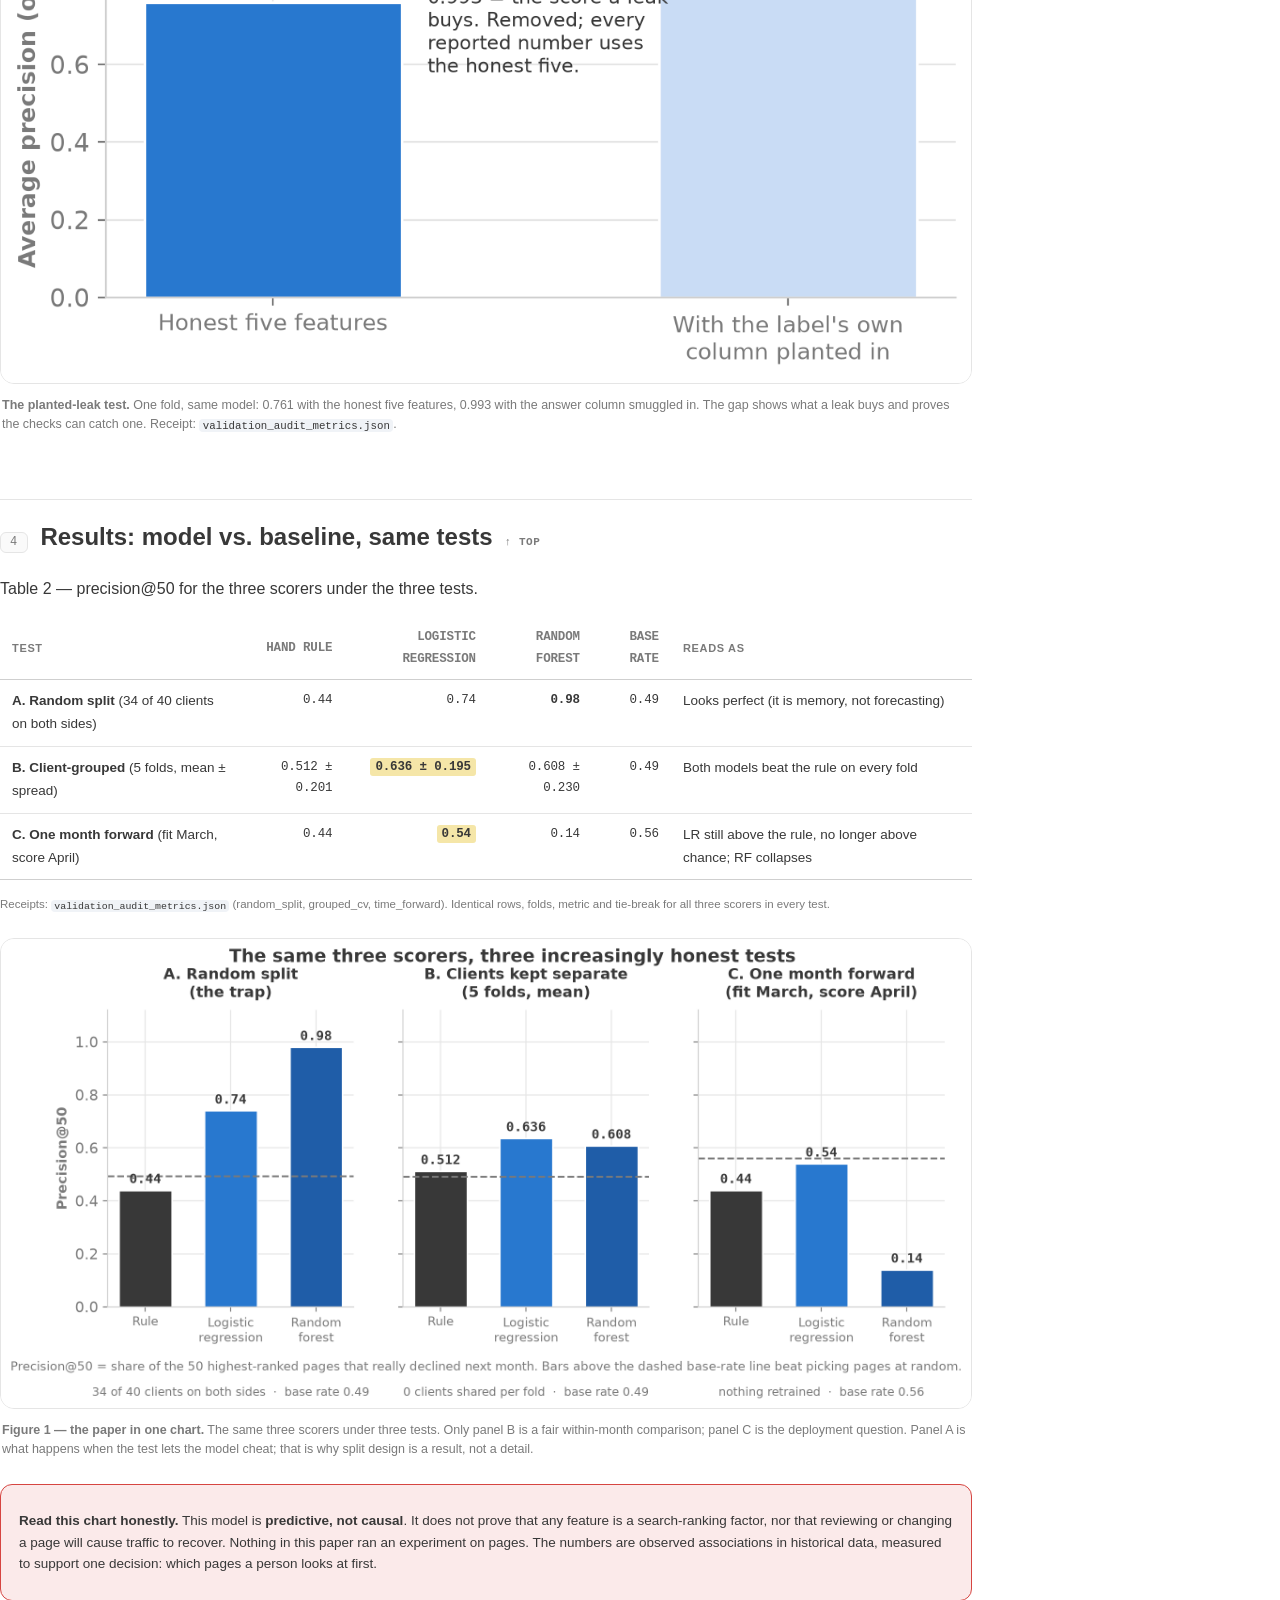
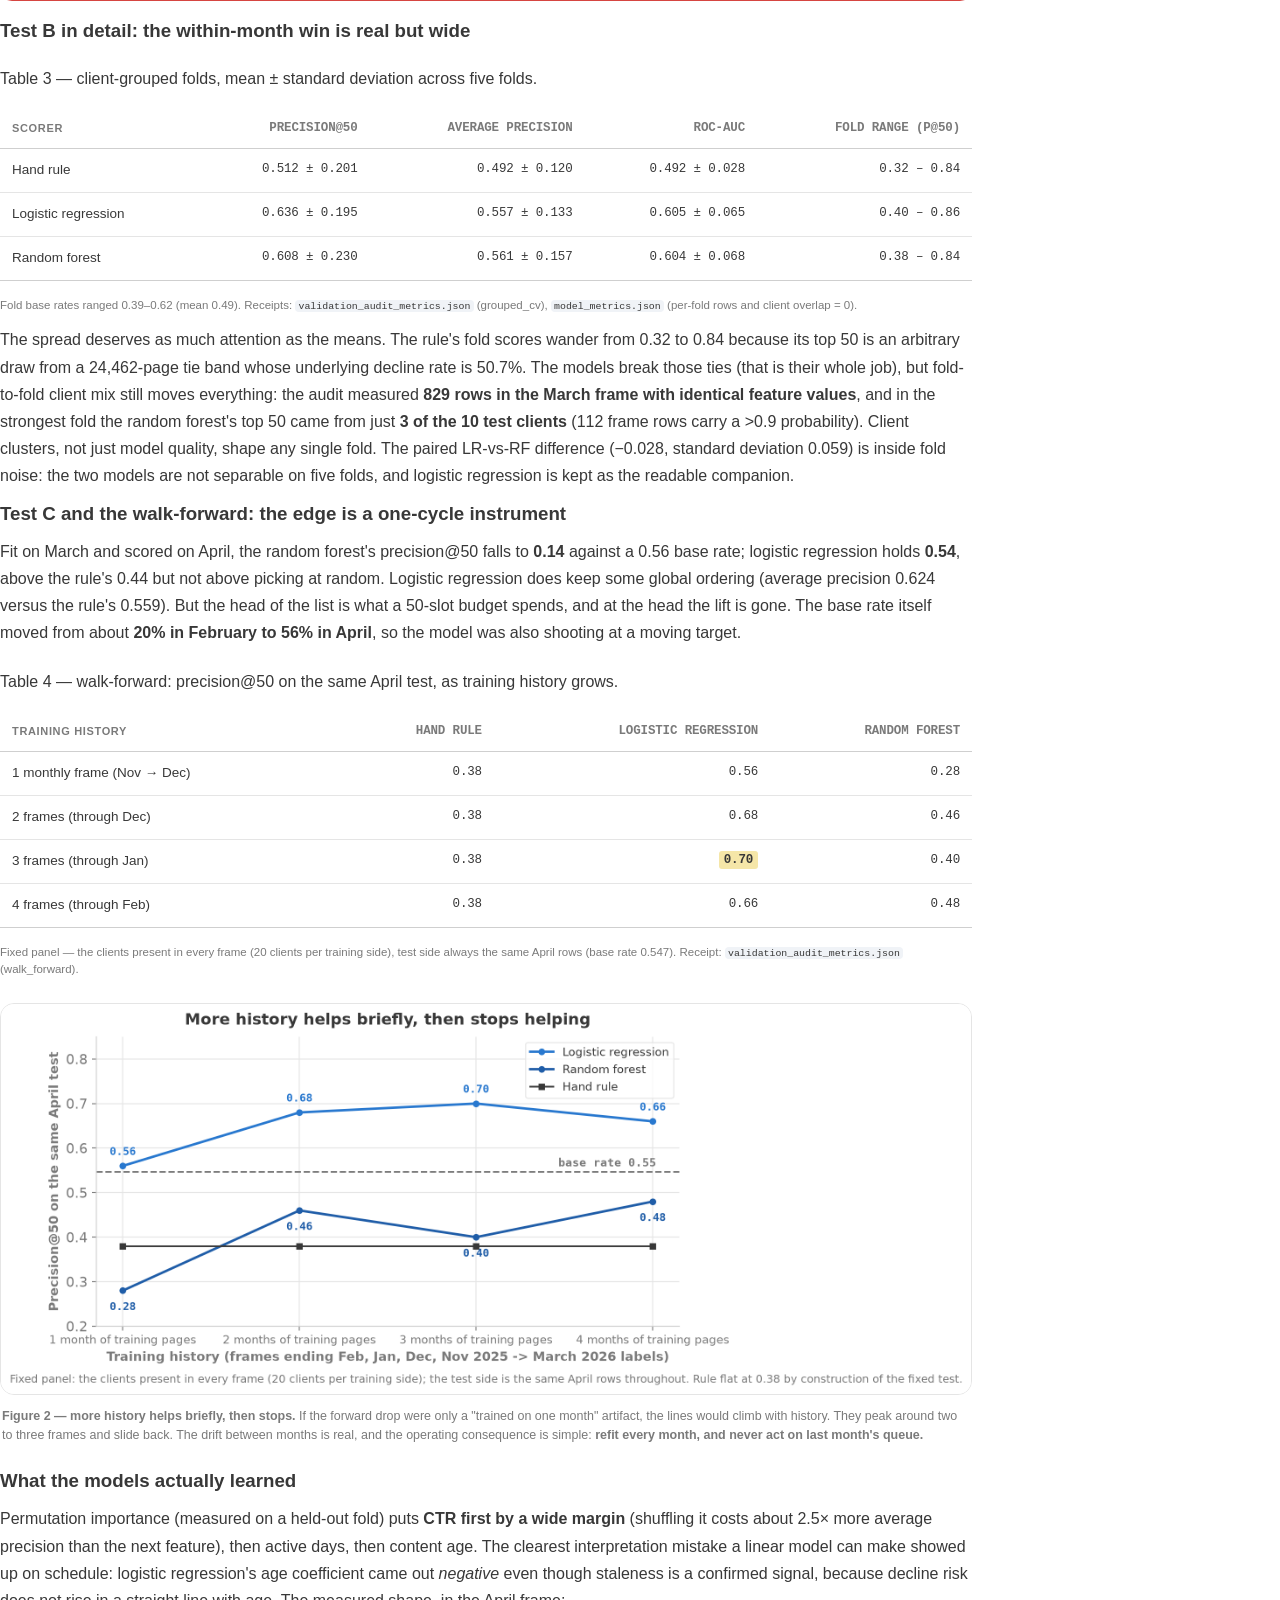
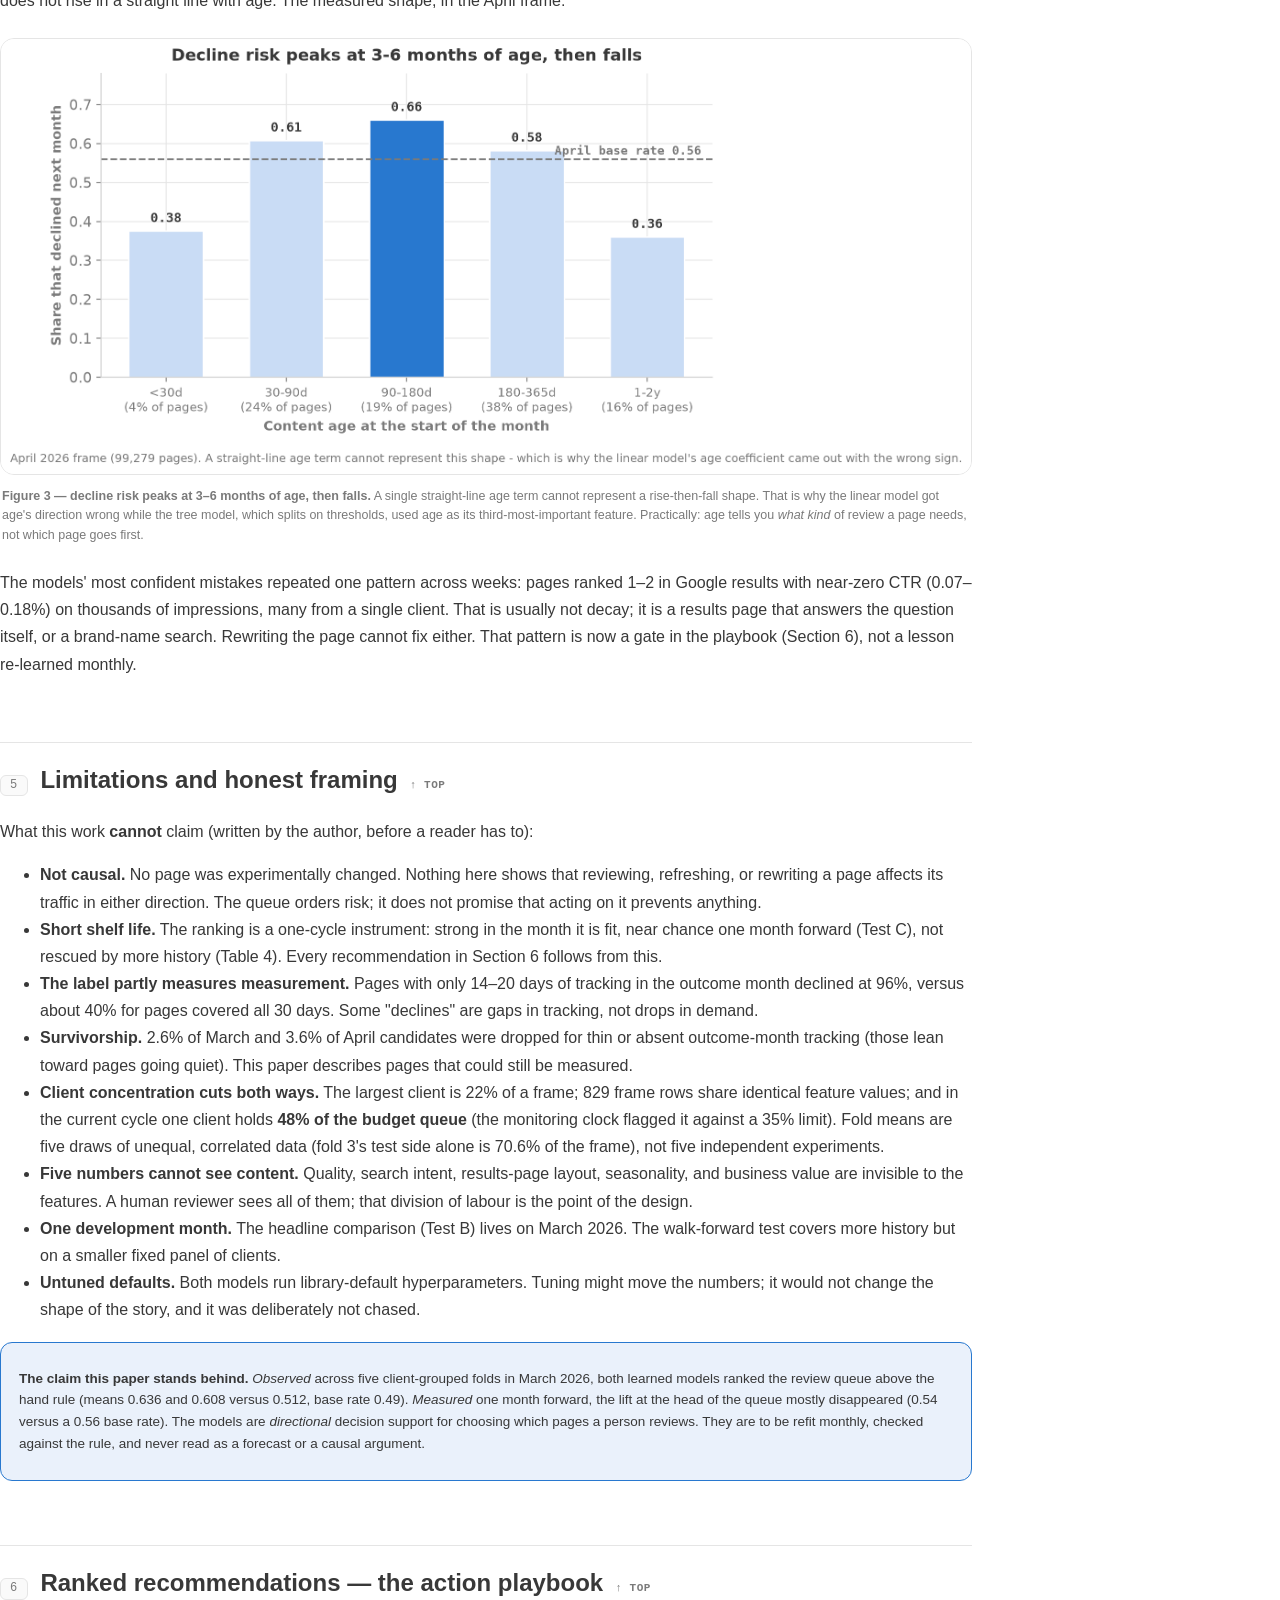
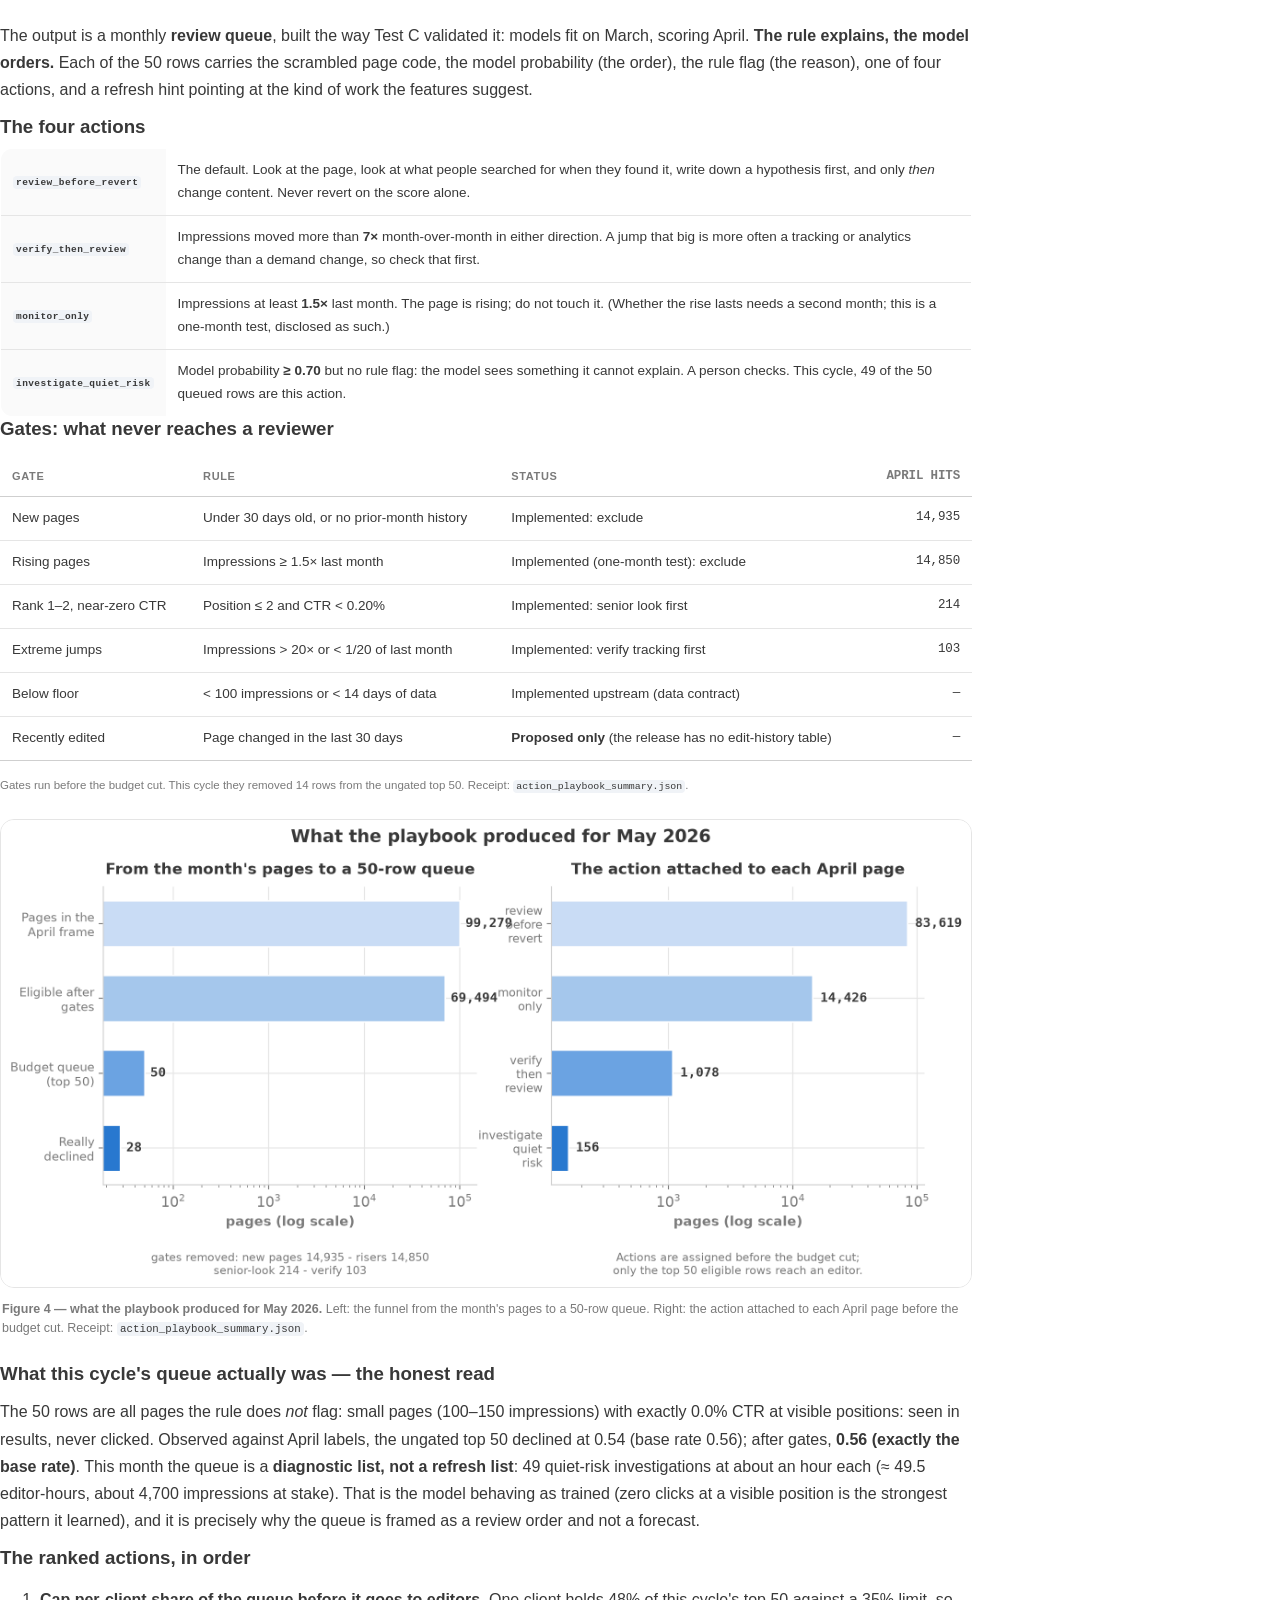
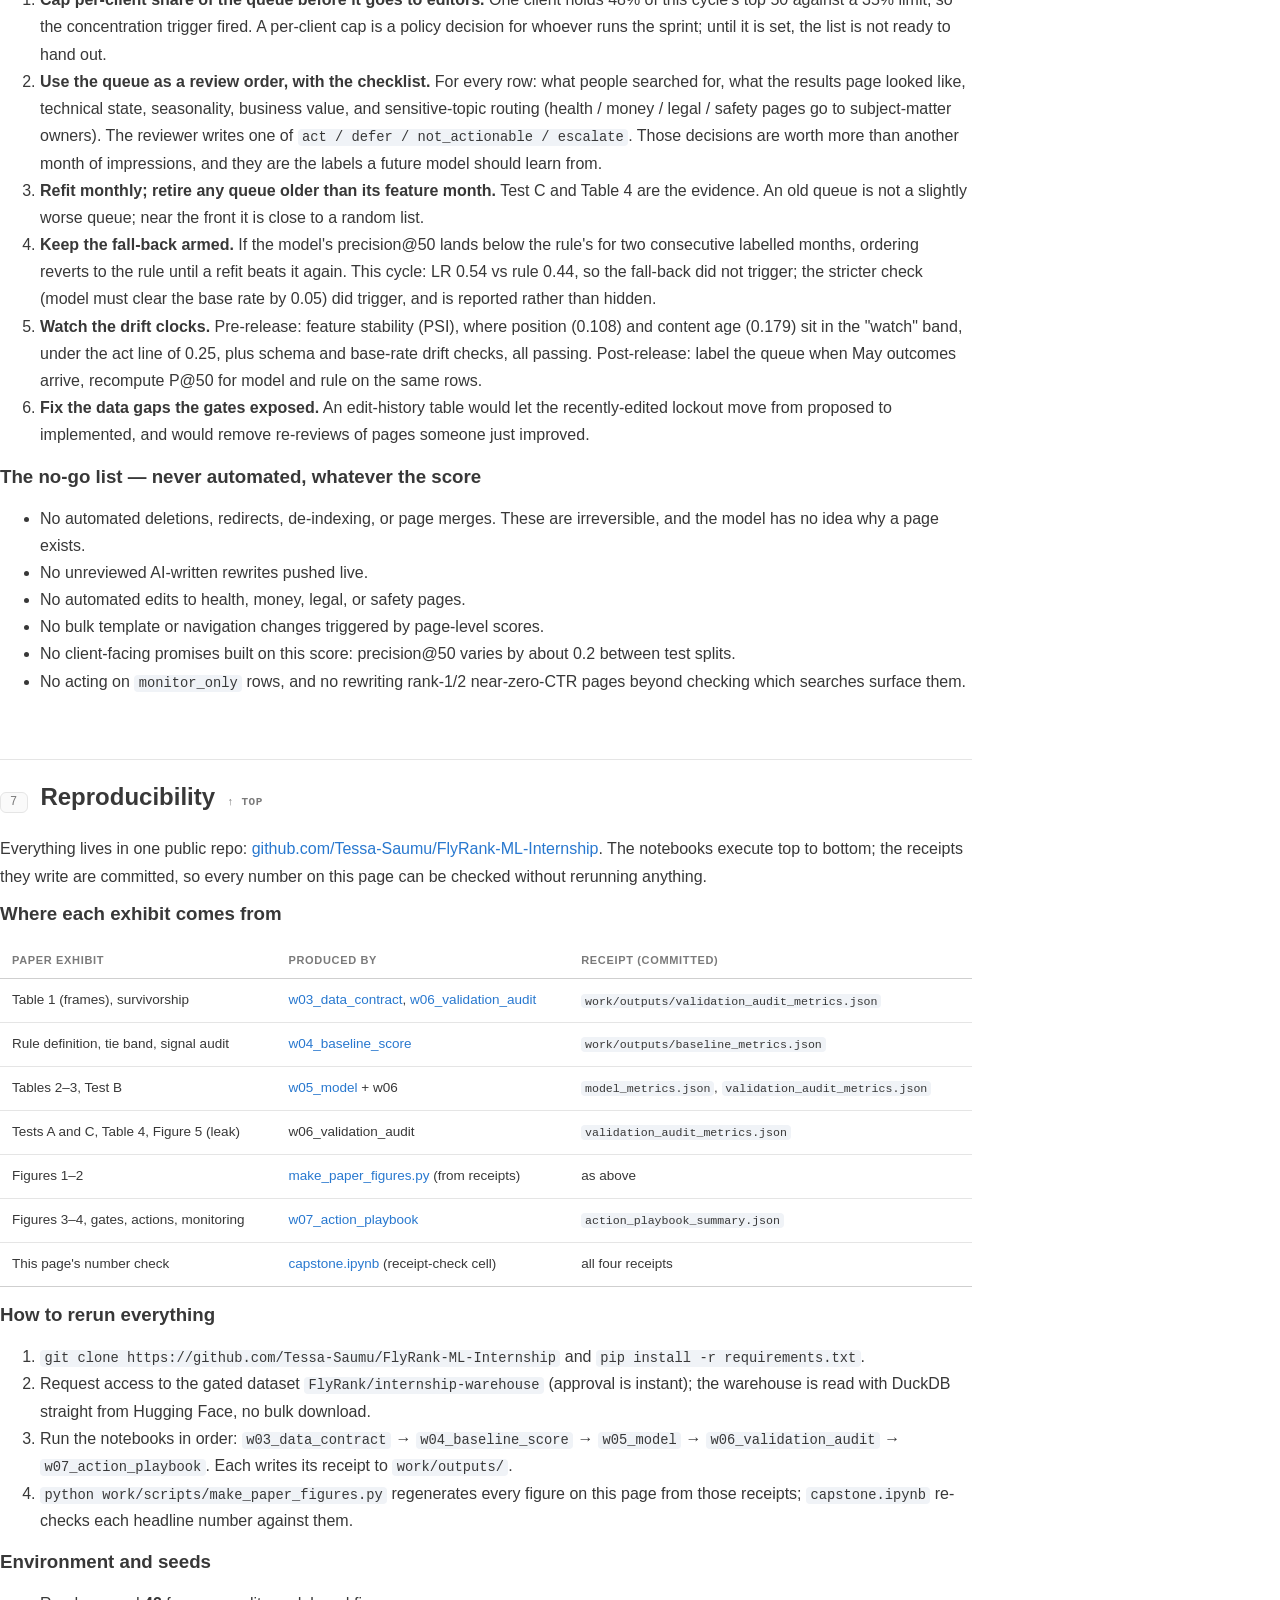
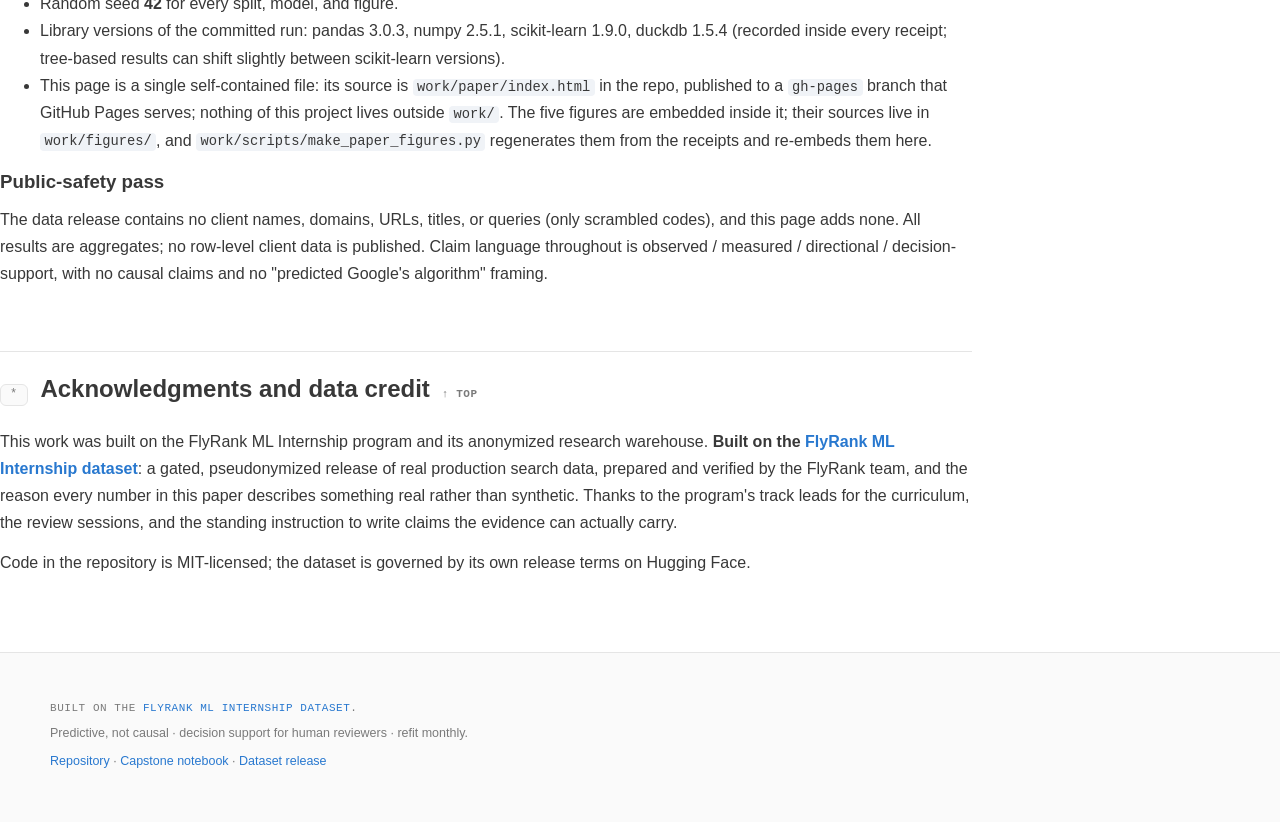
==== commit 800f5f3a: "Deploy paper (from arena/c5d7ab1a-flyrank-ml-internship@6019efa)" ====
--- a/index.html
+++ b/index.html
@@ -126,7 +126,10 @@
 .hero-inner{
   max-width:var(--maxw);margin:0 auto;
   padding:64px var(--gutter) 40px;
-}
+  display:grid;grid-template-columns:minmax(0,1.06fr) minmax(0,.94fr);
+  gap:40px;align-items:center;
+}
+.hero-text{min-width:0}
 .kicker{
   font-family:var(--mono);font-size:11px;font-weight:500;
   letter-spacing:.14em;text-transform:uppercase;color:var(--ink-soft);
@@ -156,7 +159,7 @@
 
 /* ---------- hero: validation chart (one panel per test) ---------- */
 .chart{
-  margin:34px 0 4px;
+  margin:0;
   padding:22px 22px 18px;
   background:var(--canvas-soft);
   border:1px solid var(--rule);
@@ -167,7 +170,7 @@
   letter-spacing:.13em;text-transform:uppercase;color:var(--ink-soft);
   margin:0 0 12px;
 }
-.chart svg{display:block;width:100%;height:260px}
+.chart svg{display:block;width:100%;height:auto}
 .chart .mono{font-family:var(--mono)}
 .chart .panel-label{font-family:var(--sans);font-size:12px;font-weight:600;fill:var(--ink)}
 .chart .sublabel{font-family:var(--sans);font-size:11px;fill:var(--ink-soft)}
@@ -378,6 +381,7 @@
 }
 @media (max-width:900px){
   .cards{grid-template-columns:1fr}
+  .hero-inner{grid-template-columns:1fr;gap:26px;align-items:start}
 }
 @media (max-width:860px){
   .layout{grid-template-columns:1fr}
@@ -386,7 +390,6 @@
 @media (max-width:620px){
   body{font-size:15px}
   .hero-inner{padding:40px var(--gutter) 28px}
-  .chart svg{height:200px}
   .kpis{grid-template-columns:1fr 1fr}
   .tldr dl{grid-template-columns:1fr}
   .tldr dt{padding-top:0}
@@ -416,6 +419,7 @@
 
 <header class="hero">
   <div class="hero-inner">
+    <div class="hero-text">
     <p class="kicker">Research paper · FlyRank ML Internship · Capstone</p>
     <h1>Which Pages to Review First: Predicting Next-Month Search Traffic Decline with Five Features, Tested Across Clients and Months</h1>
     <p class="byline">Theresia Saumu <span class="dot">·</span> September 2026</p>
@@ -426,60 +430,58 @@
       <a class="chip" href="#repro">How to rerun</a>
       <a class="chip" href="#ack">Data credit</a>
     </div>
+    </div><!-- /.hero-text -->
 
     <div class="chart">
       <h2>The validation picture at a glance</h2>
-      <svg viewBox="0 0 864 268" role="img" aria-label="Three tests, one metric: random split 0.74, client-grouped 0.636, one month forward 0.54 for logistic regression, each against its hand-rule and base-rate readings; a dashed line at 0.98 marks the random forest's leaked random-split score.">
+      <svg viewBox="0 0 460 380" role="img" aria-label="Three tests, one metric: random split 0.74, client-grouped 0.636, one month forward 0.54 for logistic regression, each against its hand-rule and base-rate readings; a dashed line at 0.98 marks the random forest's leaked random-split score.">
         <title>Three tests, one metric</title>
 
-        <!-- Panel A: random split -->
-        <rect x="30" y="30" width="252" height="176" fill="#fafafa" stroke="#e5e5e5"/>
-        <rect x="80" y="68" width="42" height="122" fill="#2878cf"/>
-        <rect x="134" y="117" width="42" height="73" fill="#383838"/>
-        <rect x="188" y="109" width="42" height="81" fill="#c9c9c9"/>
-        <text class="value" x="101" y="58" text-anchor="middle">0.74</text>
-        <text class="value" x="155" y="107" text-anchor="middle">0.44</text>
-        <text class="value" x="209" y="99" text-anchor="middle">0.49</text>
-        <text class="panel-label" x="156" y="222" text-anchor="middle">Random split</text>
-        <text class="sublabel" x="156" y="238" text-anchor="middle">(the trap)</text>
-
-        <!-- Panel B: client-grouped -->
-        <rect x="306" y="30" width="252" height="176" fill="#fafafa" stroke="#e5e5e5"/>
-        <rect x="356" y="85" width="42" height="105" fill="#2878cf"/>
-        <rect x="410" y="106" width="42" height="84" fill="#383838"/>
-        <rect x="464" y="109" width="42" height="81" fill="#c9c9c9"/>
-        <text class="value" x="377" y="75" text-anchor="middle">0.636</text>
-        <text class="value" x="431" y="96" text-anchor="middle">0.512</text>
-        <text class="value" x="485" y="99" text-anchor="middle">0.49</text>
-        <text class="panel-label" x="432" y="222" text-anchor="middle">Client-grouped</text>
-        <text class="sublabel" x="432" y="238" text-anchor="middle">(5 folds, March 2026)</text>
-
-        <!-- Panel C: one month forward -->
-        <rect x="582" y="30" width="252" height="176" fill="#fafafa" stroke="#e5e5e5"/>
-        <rect x="632" y="101" width="42" height="89" fill="#2878cf"/>
-        <rect x="686" y="117" width="42" height="73" fill="#383838"/>
-        <rect x="740" y="98" width="42" height="92" fill="#c9c9c9"/>
-        <text class="value" x="653" y="91" text-anchor="middle">0.54</text>
-        <text class="value" x="707" y="107" text-anchor="middle">0.44</text>
-        <text class="value" x="761" y="88" text-anchor="middle">0.56</text>
-        <text class="panel-label" x="708" y="222" text-anchor="middle">One month forward</text>
-        <text class="sublabel" x="708" y="238" text-anchor="middle">(fit March, score April)</text>
-
-        <!-- Leak line -->
-        <line x1="30" y1="28" x2="834" y2="28" stroke="#7a7a7a" stroke-width="1.2" stroke-dasharray="6 5"/>
-        <text class="mono" x="834" y="22" text-anchor="end" font-size="11" fill="#7a7a7a">0.98 — RF on the naive split (leak demo)</text>
-
-        <!-- Baseline rule -->
-        <line x1="30" y1="190" x2="834" y2="190" stroke="#e5e5e5" stroke-width="1.2"/>
-        <text class="baseline" x="36" y="33">BASELINE RULE</text>
-
-        <!-- Legend -->
-        <rect x="262" y="255" width="11" height="11" fill="#2878cf"/>
-        <text class="legend" x="280" y="264">Model (logistic regression)</text>
-        <rect x="470" y="255" width="11" height="11" fill="#383838"/>
-        <text class="legend" x="488" y="264">Hand rule</text>
-        <rect x="570" y="255" width="11" height="11" fill="#c9c9c9"/>
-        <text class="legend" x="588" y="264">Base rate (random pick)</text>
+        <!-- leak reference -->
+        <text class="mono" x="456" y="14" text-anchor="end" font-size="9" fill="#7a7a7a">0.98 — RF on the naive split (leak demo)</text>
+        <line x1="377.6" y1="22" x2="377.6" y2="332" stroke="#7a7a7a" stroke-width="1.2" stroke-dasharray="6 5"/>
+
+        <!-- zero rule -->
+        <line x1="64" y1="48" x2="64" y2="332" stroke="#e5e5e5" stroke-width="1.2"/>
+
+        <!-- Group A: random split -->
+        <text class="panel-label" x="24" y="42">Random split <tspan class="sublabel">(the trap)</tspan></text>
+        <text class="mono" x="56" y="65" text-anchor="end" font-size="9" fill="#7a7a7a">Model</text>
+        <rect x="64" y="54" width="236.8" height="14" fill="#2878cf"/>
+        <text class="mono" x="308.8" y="65" font-size="11.5" font-weight="700" fill="#383838">0.74</text>
+        <text class="mono" x="56" y="89" text-anchor="end" font-size="9" fill="#7a7a7a">Rule</text>
+        <rect x="64" y="78" width="140.8" height="14" fill="#383838"/>
+        <text class="mono" x="212.8" y="89" font-size="11.5" font-weight="700" fill="#383838">0.44</text>
+        <text class="mono" x="56" y="113" text-anchor="end" font-size="9" fill="#7a7a7a">Base rate</text>
+        <rect x="64" y="102" width="156.8" height="14" fill="#c9c9c9"/>
+        <text class="mono" x="228.8" y="113" font-size="11.5" font-weight="700" fill="#383838">0.49</text>
+
+        <!-- Group B: client-grouped -->
+        <text class="panel-label" x="24" y="150">Client-grouped <tspan class="sublabel">(5 folds, mean)</tspan></text>
+        <text class="mono" x="56" y="173" text-anchor="end" font-size="9" fill="#7a7a7a">Model</text>
+        <rect x="64" y="162" width="203.5" height="14" fill="#2878cf"/>
+        <text class="mono" x="275.5" y="173" font-size="11.5" font-weight="700" fill="#383838">0.636</text>
+        <text class="mono" x="56" y="197" text-anchor="end" font-size="9" fill="#7a7a7a">Rule</text>
+        <rect x="64" y="186" width="163.8" height="14" fill="#383838"/>
+        <text class="mono" x="235.8" y="197" font-size="11.5" font-weight="700" fill="#383838">0.512</text>
+        <text class="mono" x="56" y="221" text-anchor="end" font-size="9" fill="#7a7a7a">Base rate</text>
+        <rect x="64" y="210" width="156.8" height="14" fill="#c9c9c9"/>
+        <text class="mono" x="228.8" y="221" font-size="11.5" font-weight="700" fill="#383838">0.49</text>
+
+        <!-- Group C: one month forward -->
+        <text class="panel-label" x="24" y="258">One month forward <tspan class="sublabel">(fit March, score April)</tspan></text>
+        <text class="mono" x="56" y="281" text-anchor="end" font-size="9" fill="#7a7a7a">Model</text>
+        <rect x="64" y="270" width="172.8" height="14" fill="#2878cf"/>
+        <text class="mono" x="244.8" y="281" font-size="11.5" font-weight="700" fill="#383838">0.54</text>
+        <text class="mono" x="56" y="305" text-anchor="end" font-size="9" fill="#7a7a7a">Rule</text>
+        <rect x="64" y="294" width="140.8" height="14" fill="#383838"/>
+        <text class="mono" x="212.8" y="305" font-size="11.5" font-weight="700" fill="#383838">0.44</text>
+        <text class="mono" x="56" y="329" text-anchor="end" font-size="9" fill="#7a7a7a">Base rate</text>
+        <rect x="64" y="318" width="179.2" height="14" fill="#c9c9c9"/>
+        <text class="mono" x="251.2" y="329" font-size="11.5" font-weight="700" fill="#383838">0.56</text>
+
+        <!-- key -->
+        <text class="mono" x="24" y="362" font-size="9.5" fill="#7a7a7a">Model = logistic regression · Base rate = random pick</text>
       </svg>
       <p class="chart-note"><b>Interpretation:</b> the 0.98 random-split score (random forest) is a leakage demonstration, not evidence of forecasting skill. The honest within-month number is <b>0.636</b> against the <b>0.512</b> hand-rule baseline (base rate 0.49); one month forward the model holds <b>0.54</b> against the rule's 0.44, against a 0.56 base rate. Bars above the dashed base-rate line beat picking pages at random.</p>
     </div>
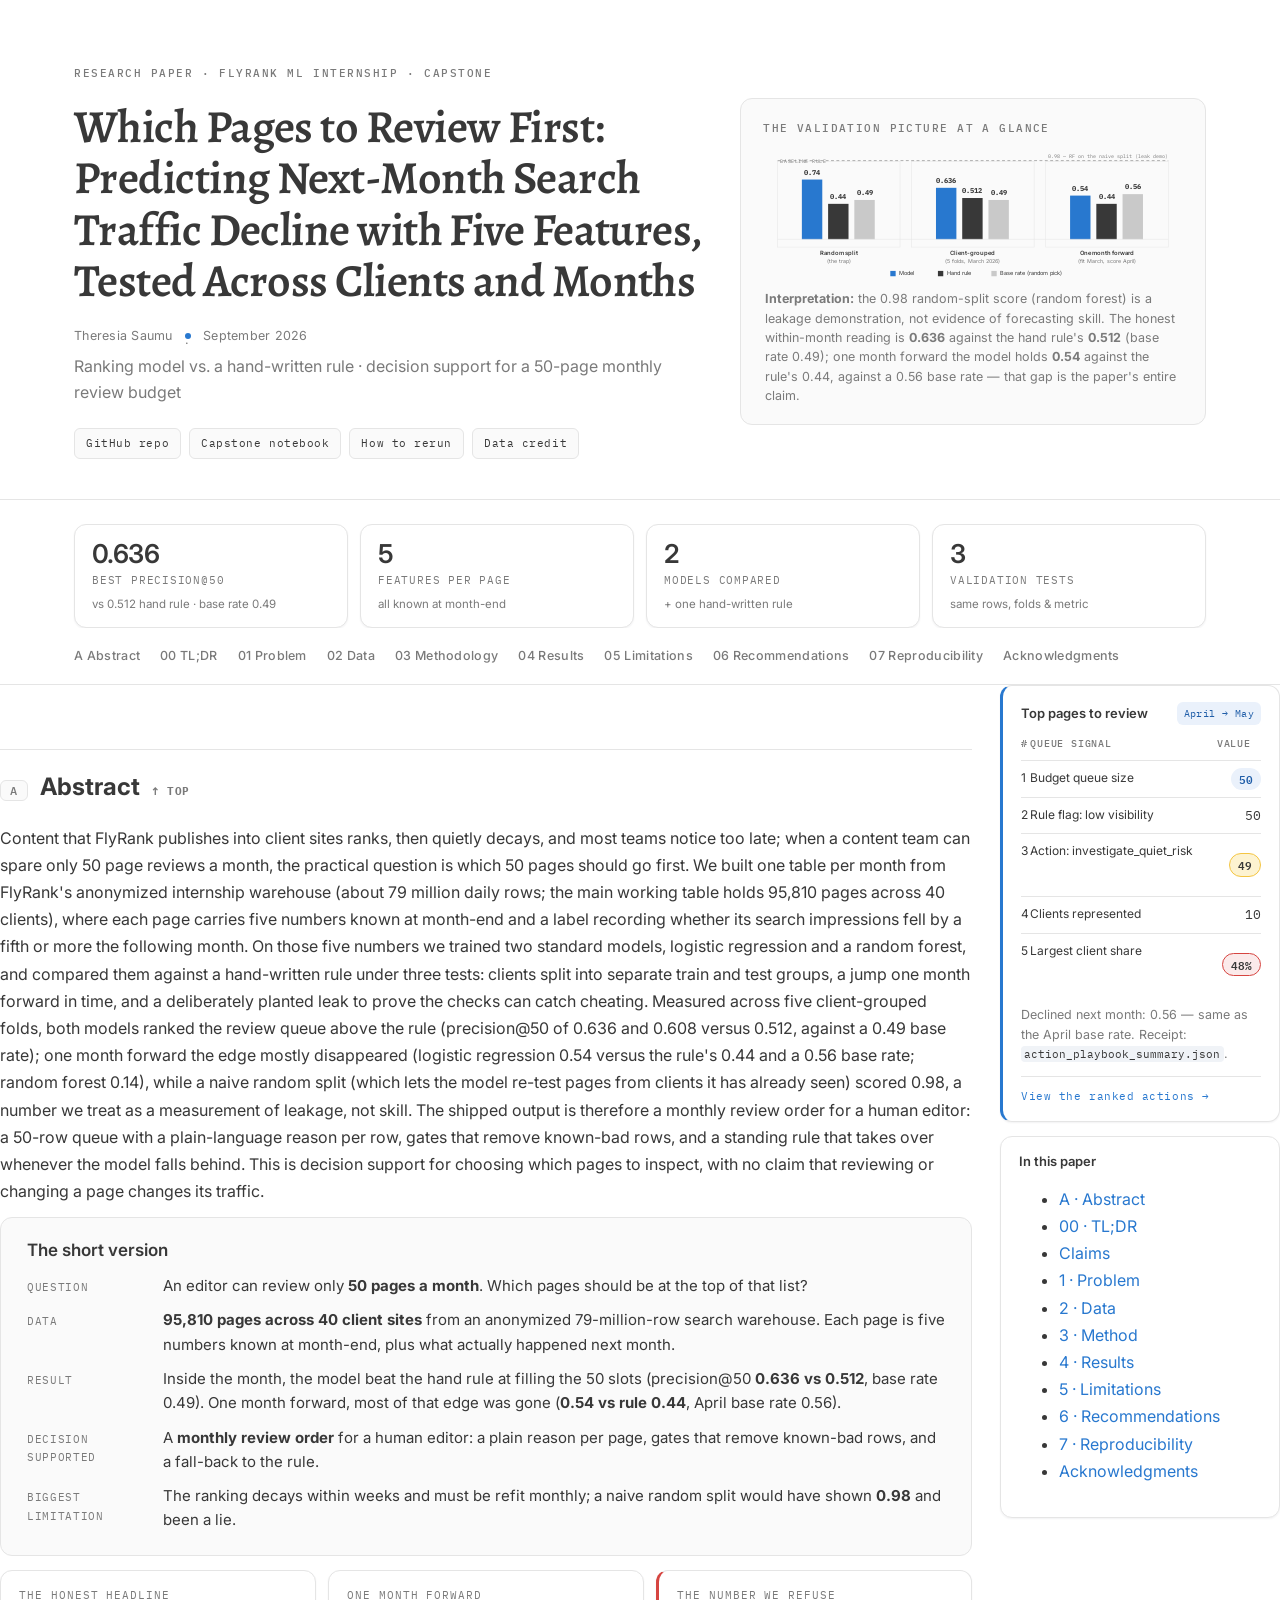
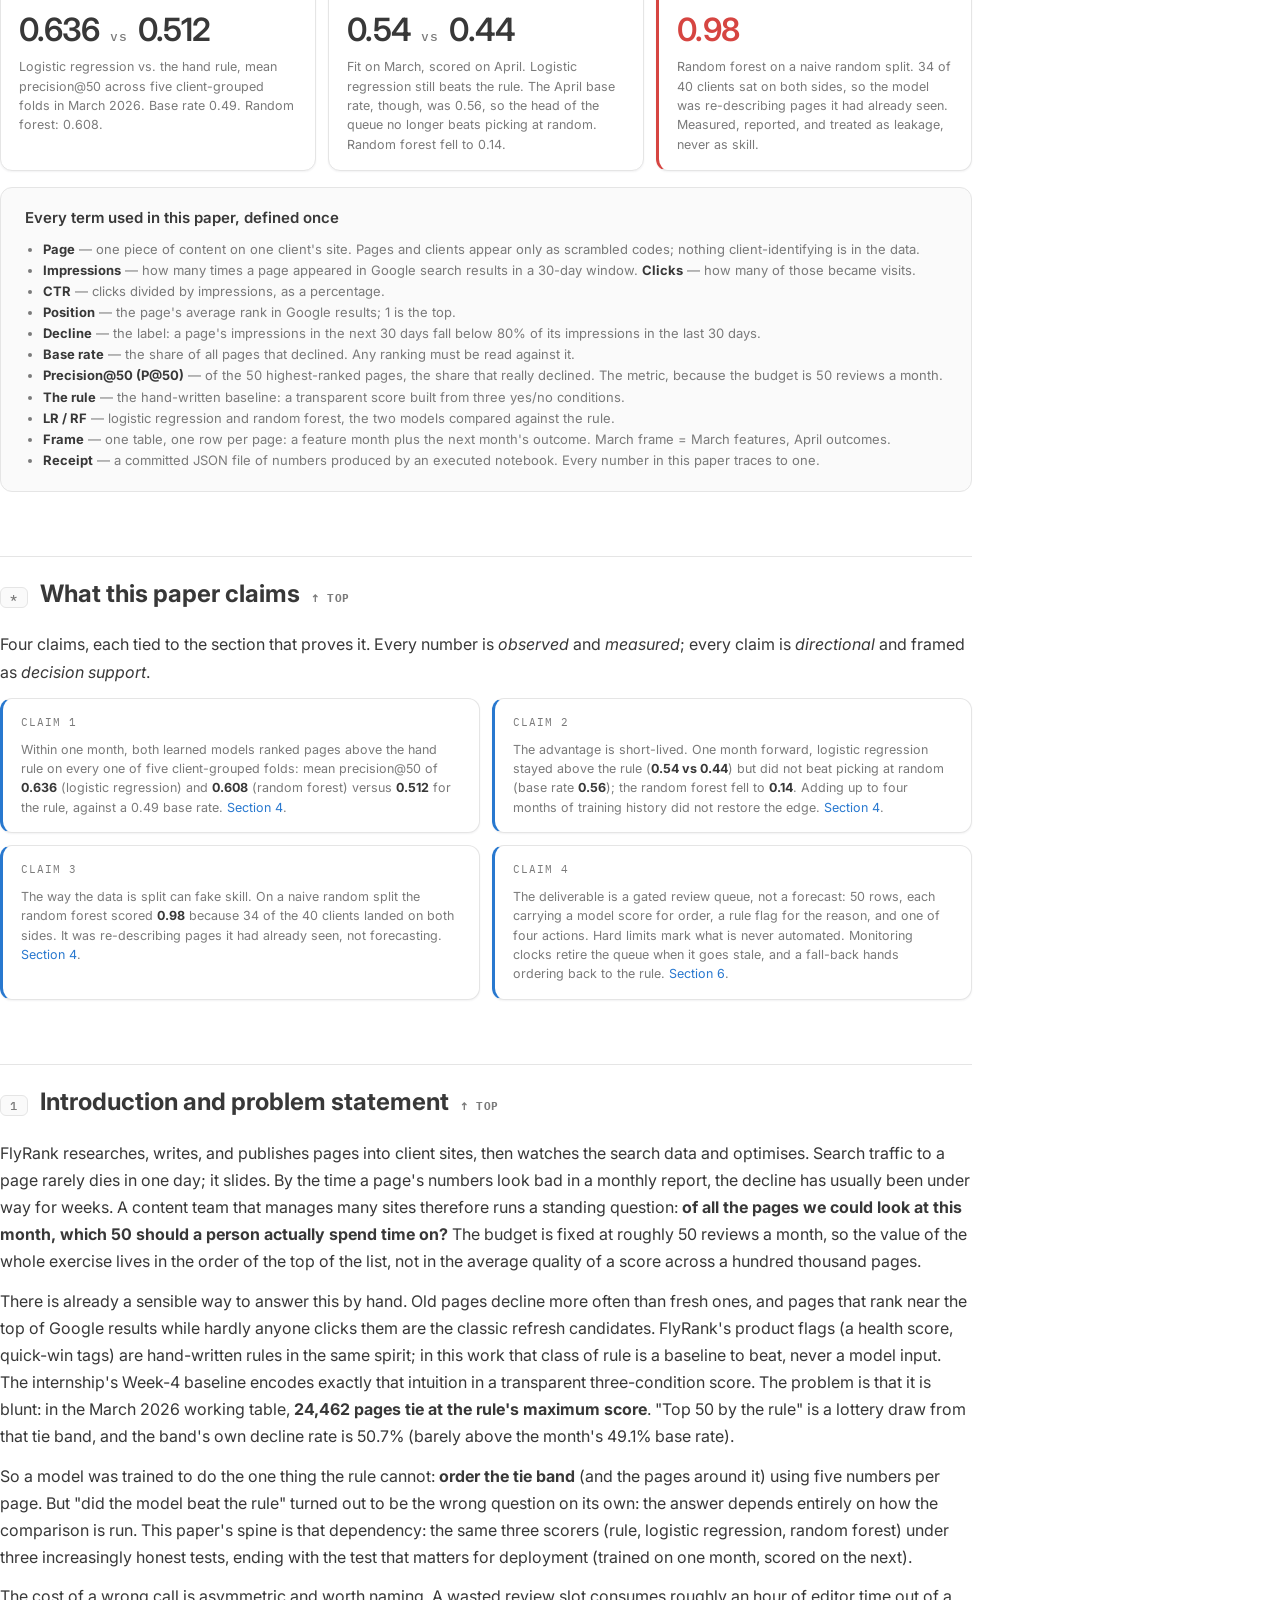
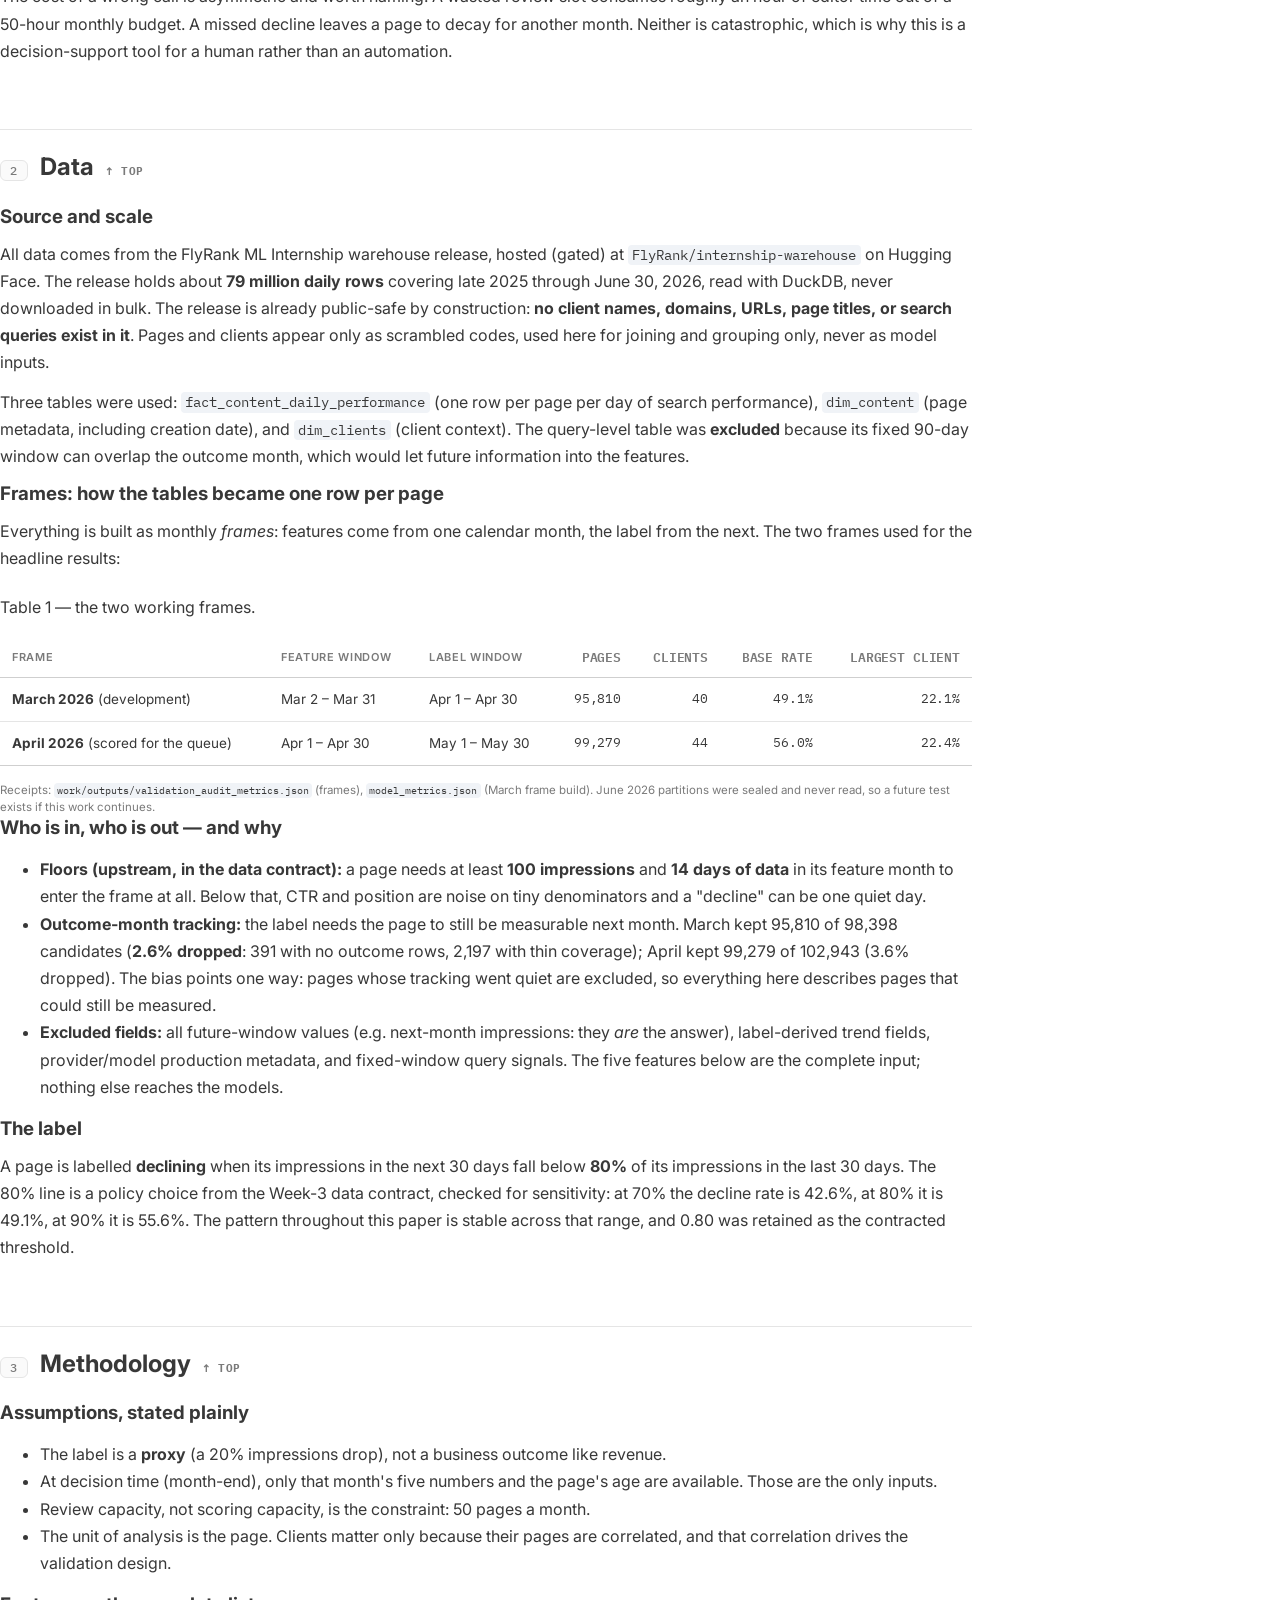
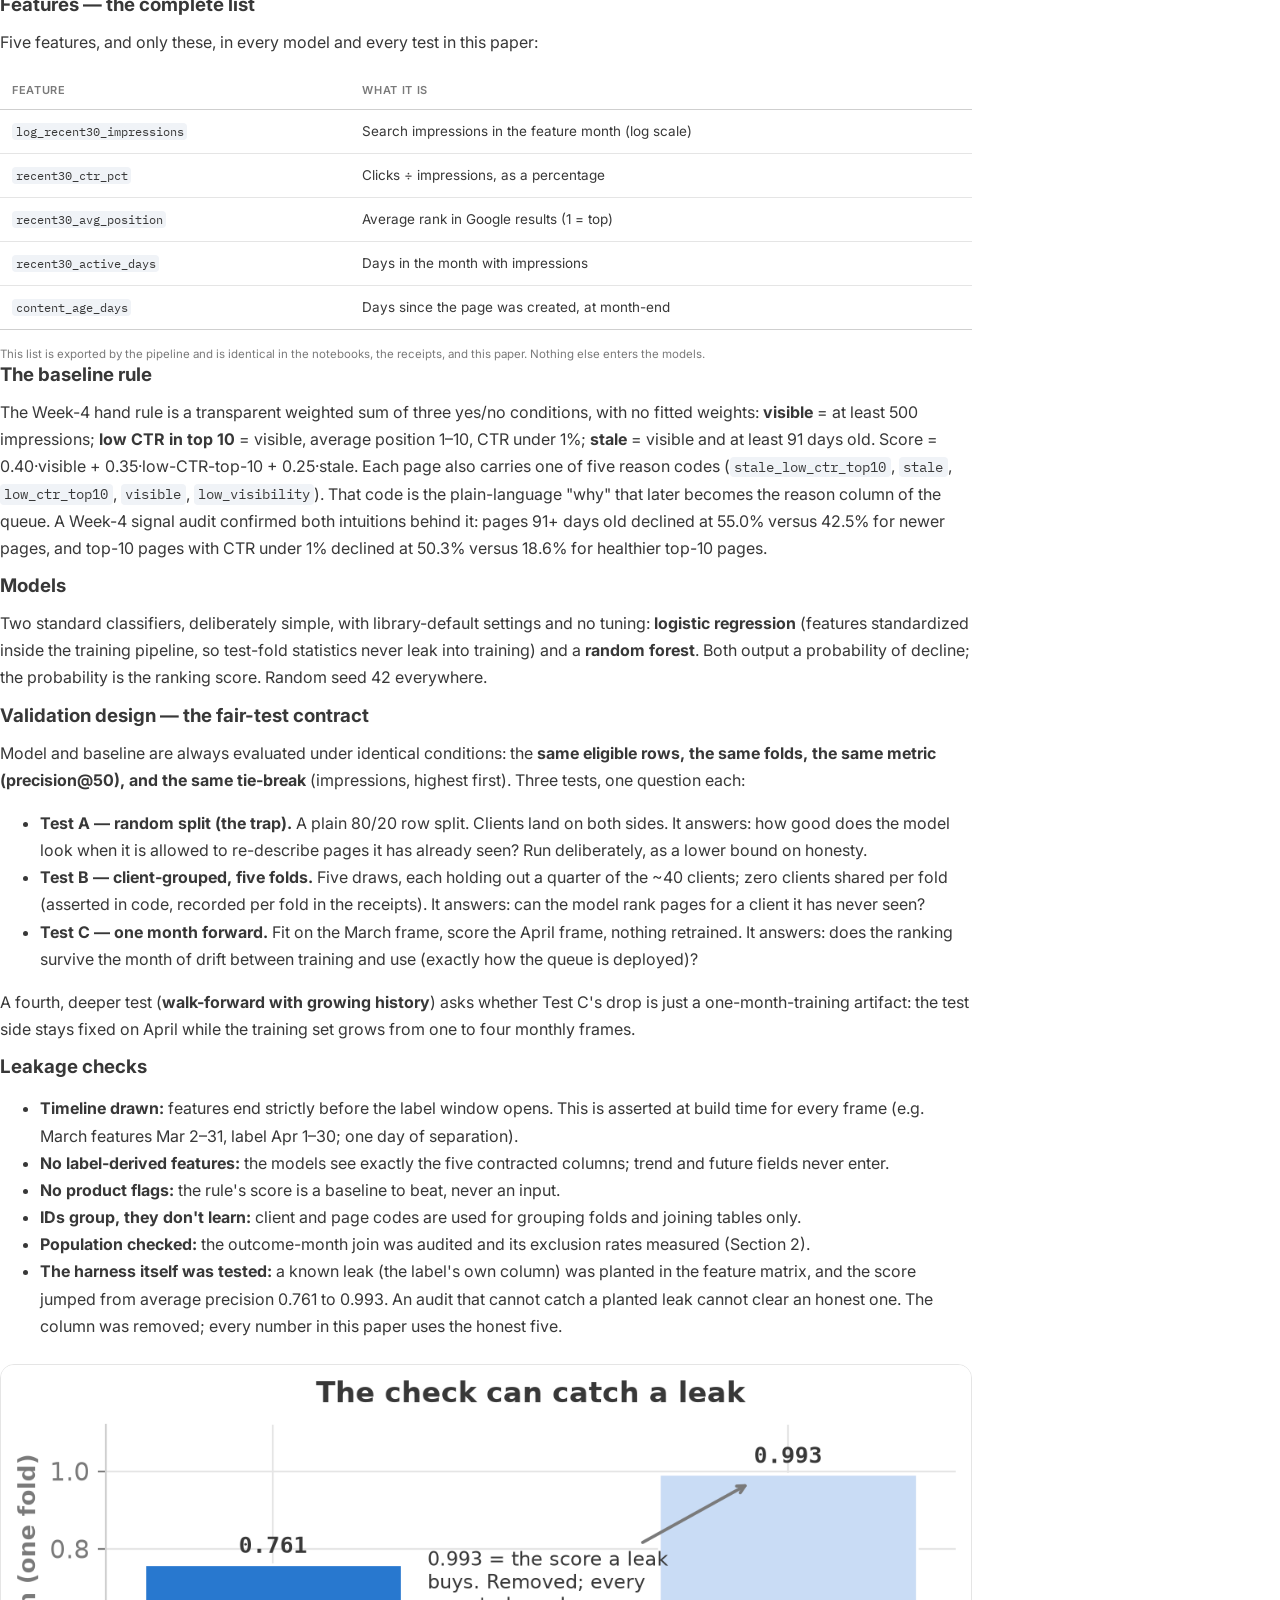
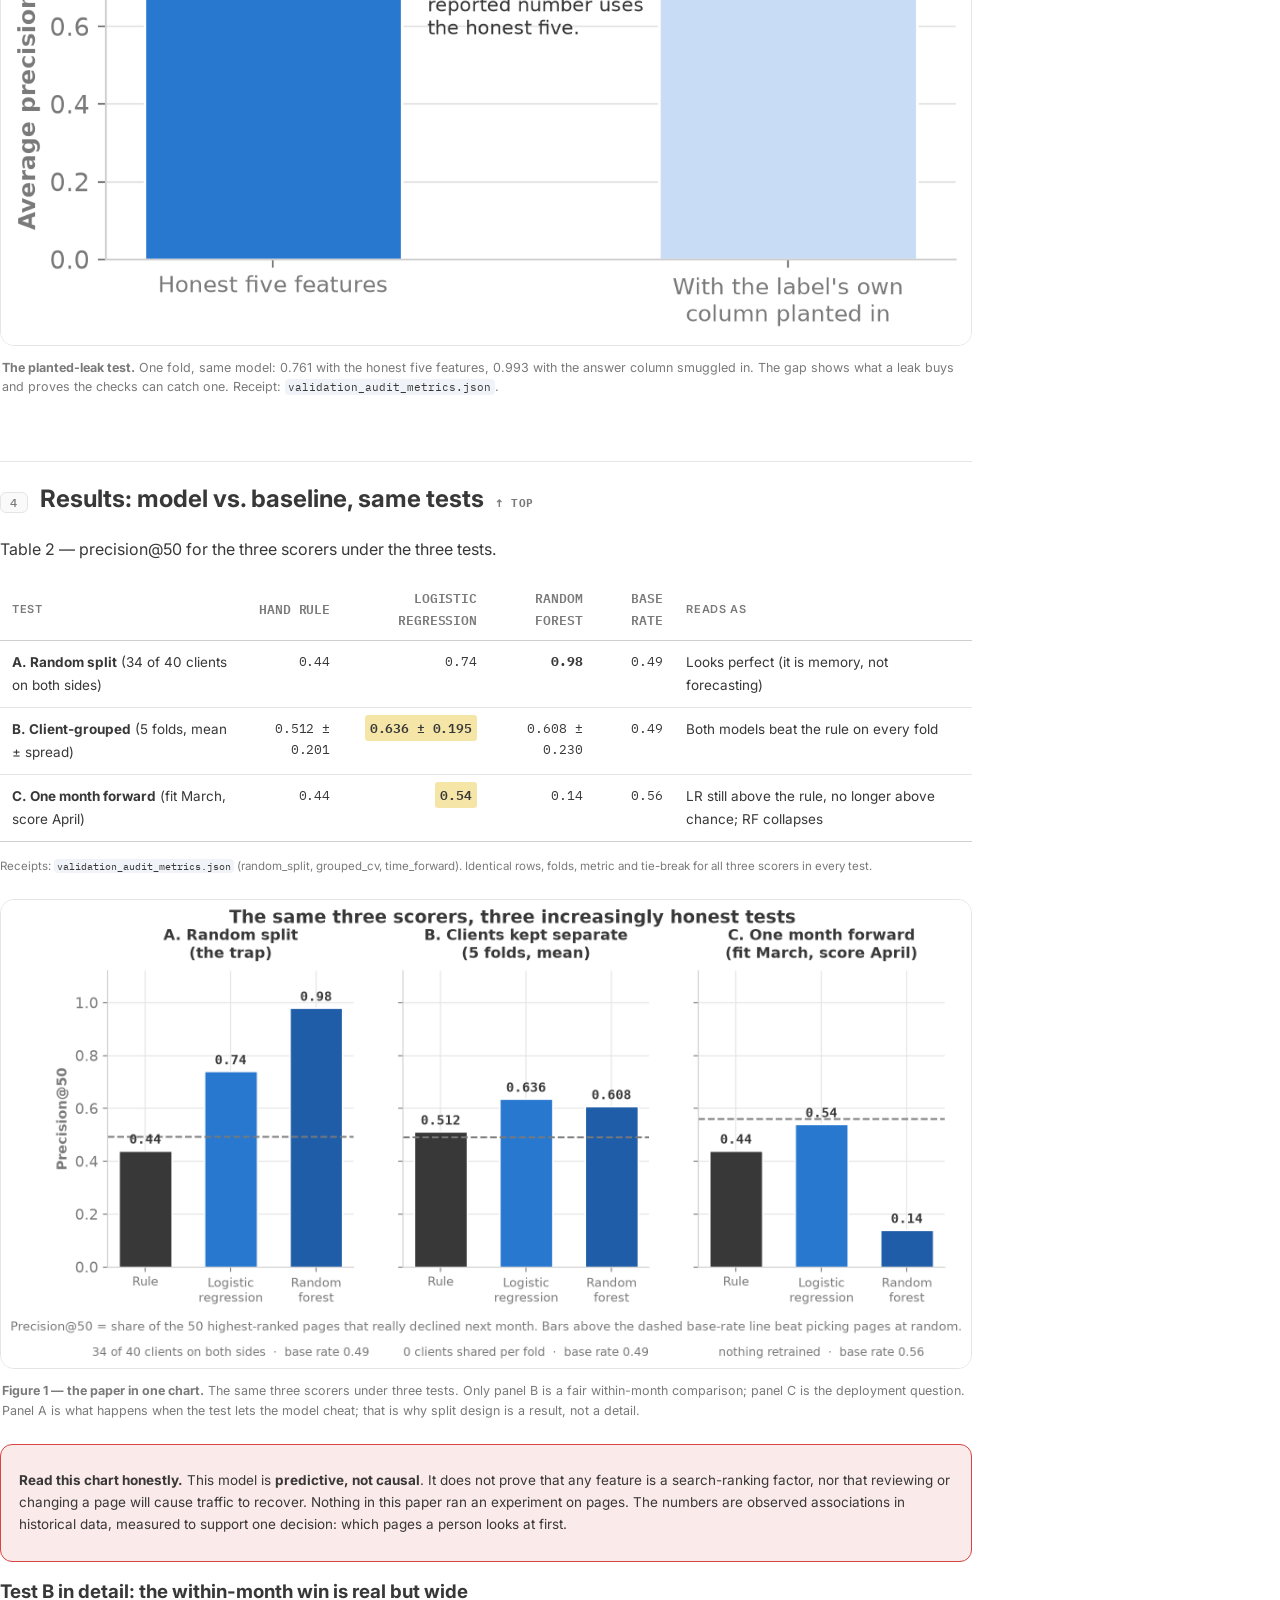
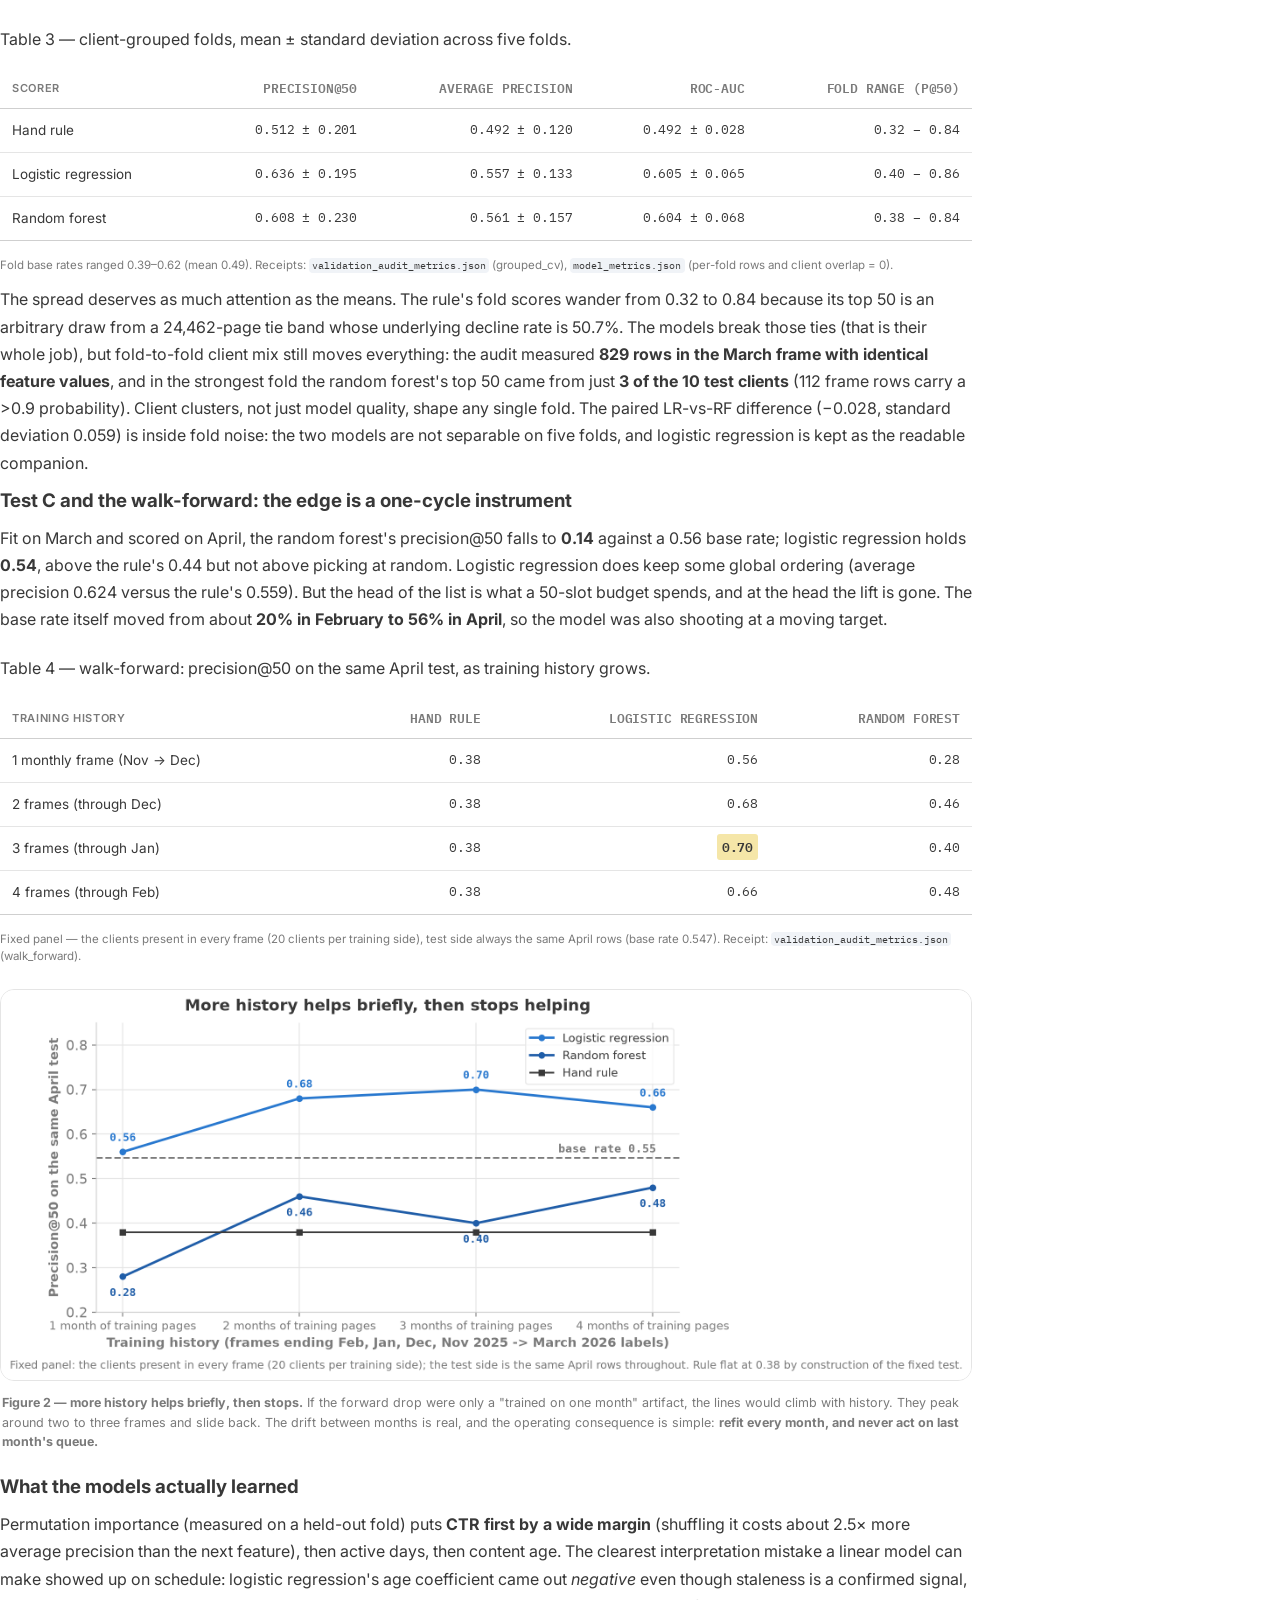
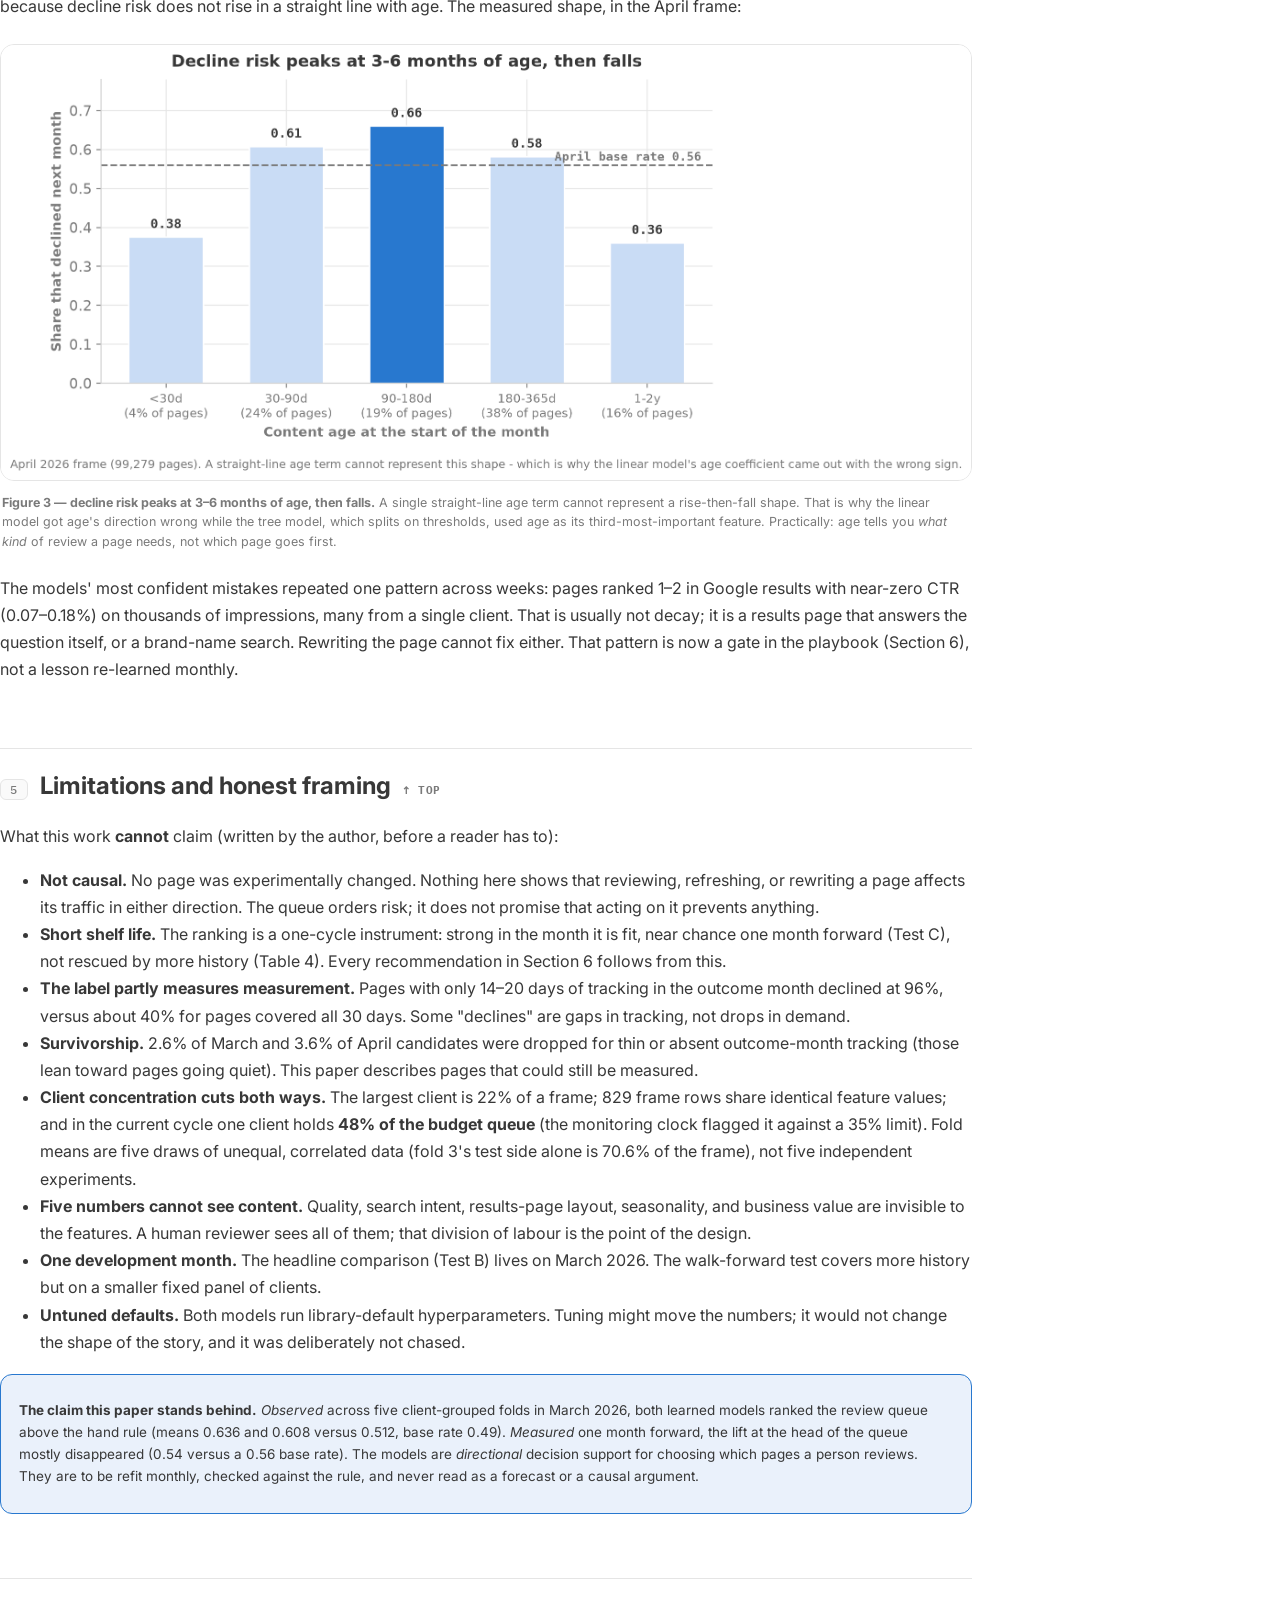
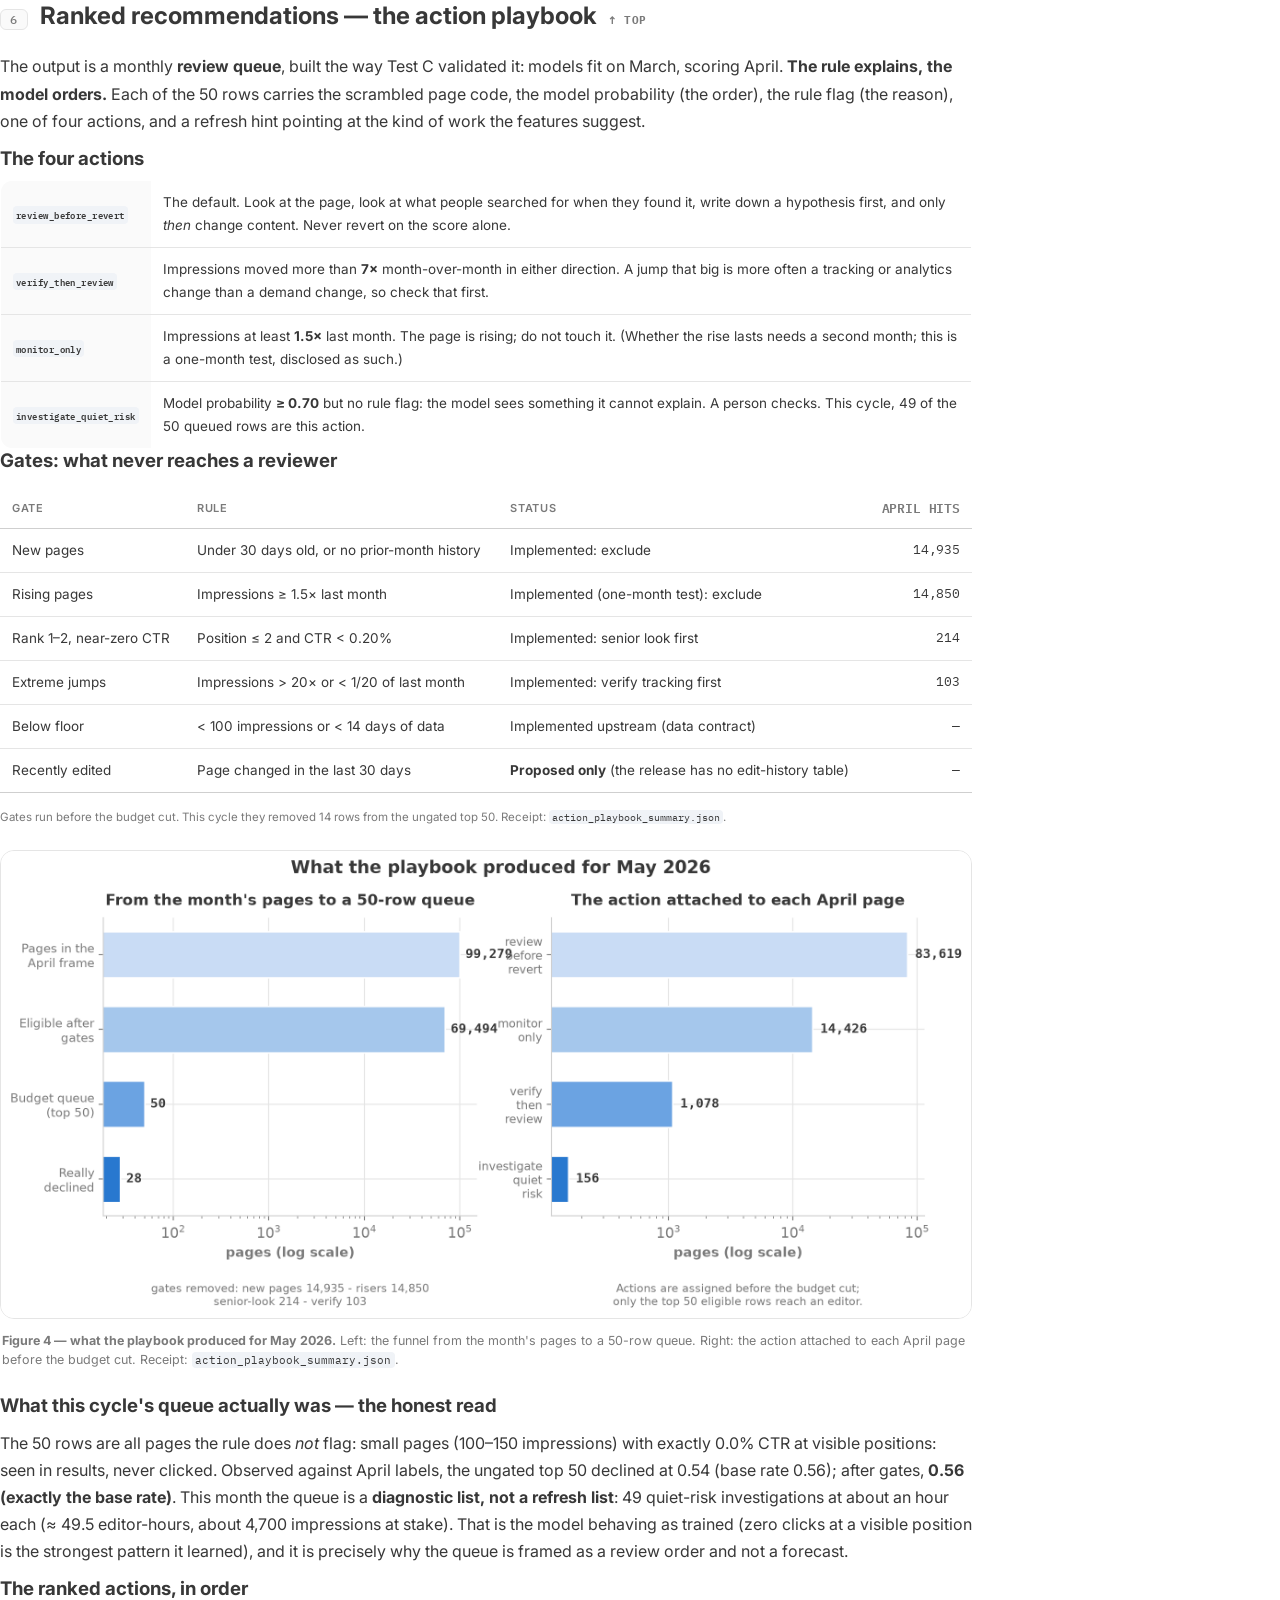
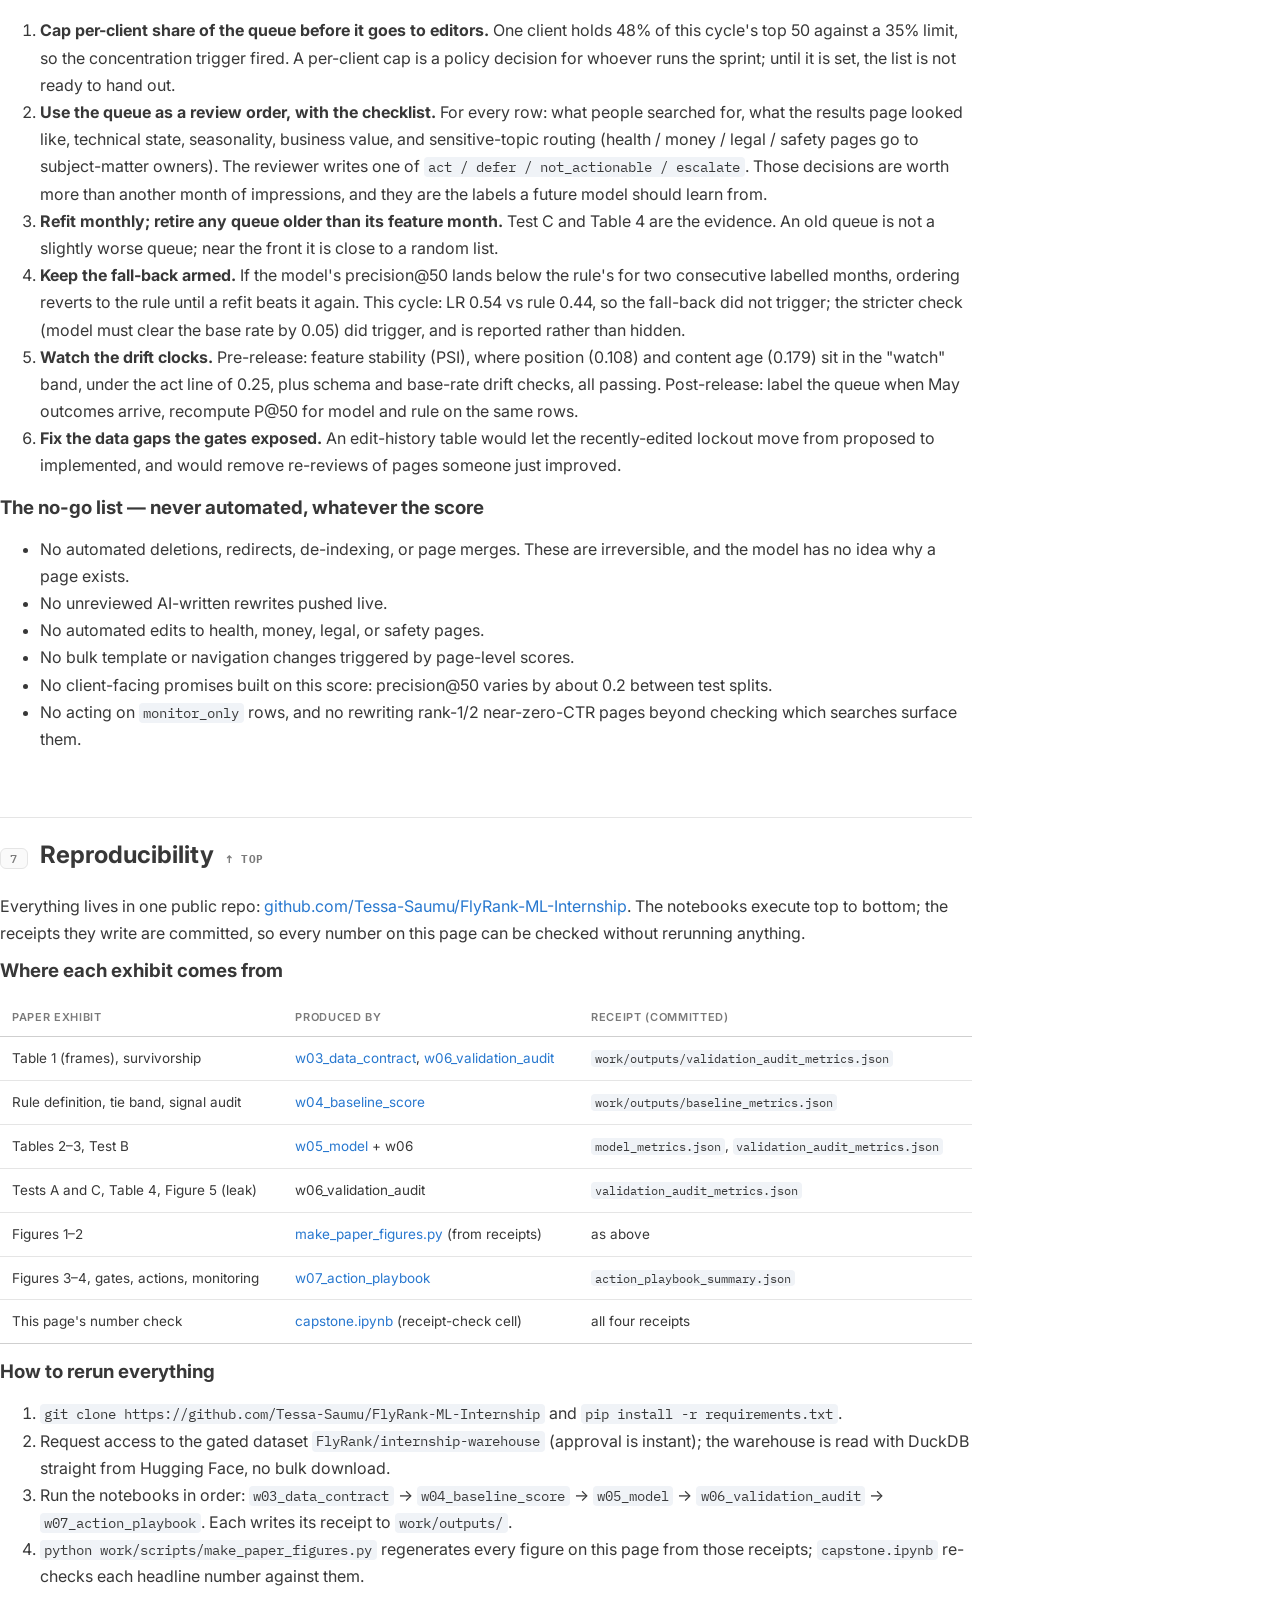
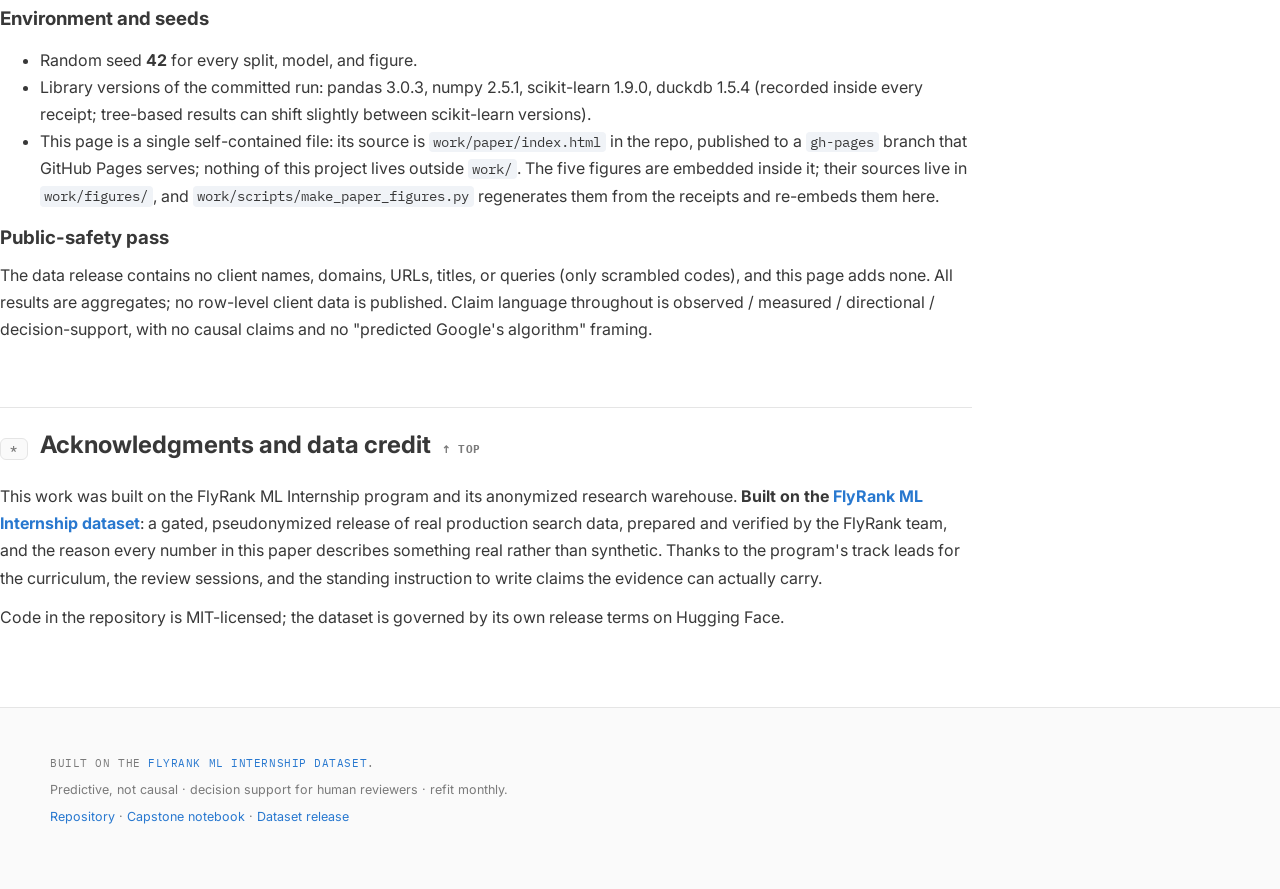
==== commit 757a423c: "Deploy paper (from arena/c5d7ab1a-flyrank-ml-internship@9cf3022)" ====
--- a/index.html
+++ b/index.html
@@ -3,19 +3,14 @@
 <head>
 <meta charset="utf-8">
 <meta name="viewport" content="width=device-width, initial-scale=1">
-<title>Which Pages to Review First: Predicting Next-Month Search Traffic Decline with Five Features, Tested Across Clients and Months</title>
+<title>Which pages should you review first before search traffic drops?</title>
 <meta name="description" content="A capstone research paper: ranking pages by next-month search traffic decline with five features, tested across clients and months. Built on the FlyRank ML Internship dataset.">
 <meta property="og:title" content="Which Pages to Review First: Predicting Next-Month Search Traffic Decline">
 <meta property="og:description" content="Five features, two simple models, one hand-written rule. Three increasingly honest tests ask whether the model's edge is real.">
 <meta property="og:type" content="article">
-<!--
-  FlyRank ML Internship - capstone research paper (ML-11).
-  Source of truth for every number: the committed receipts in work/outputs/*.json.
-  Figures are regenerated by work/scripts/make_paper_figures.py from those receipts and
-  embedded directly into this file (sources in work/figures/). This file's source lives
-  at work/paper/index.html; work/scripts/deploy_paper.py publishes it to the gh-pages
-  branch, which GitHub Pages serves - nothing of this project lives outside work/.
--->
+<link rel="preconnect" href="https://fonts.googleapis.com">
+<link rel="preconnect" href="https://fonts.gstatic.com" crossorigin>
+<link href="https://fonts.googleapis.com/css2?family=Alegreya:wght@400;500;600;700&family=Inter:wght@400;500;600;700&family=IBM+Plex+Mono:wght@400;500;600;700&display=swap" rel="stylesheet">
 <style>
 /* ================================================================
    Research paper page — SaaS editorial & documentation design
@@ -95,7 +90,9 @@
 .layout{display:grid;grid-template-columns:1fr var(--left-col);gap:28px;align-items:start}
 .article{min-width:0}
 .rail{position:sticky;top:calc(var(--topbar-h) + 16px);align-self:start;display:flex;flex-direction:column;gap:14px}
-.rail .card{position:relative}
+.rail-sticky{position:sticky;top:calc(var(--topbar-h) + 16px)}
+.rail-sticky .card{position:relative}
+
 /* ---------- sticky section nav (TOC) ---------- */
 .toc{
   position:sticky;top:var(--topbar-h);z-index:40;
@@ -126,8 +123,10 @@
 .hero-inner{
   max-width:var(--maxw);margin:0 auto;
   padding:64px var(--gutter) 40px;
-  display:grid;grid-template-columns:minmax(0,1.06fr) minmax(0,.94fr);
-  gap:40px;align-items:center;
+  display:grid;
+  grid-template-columns:minmax(0,1.15fr) minmax(0,.85fr);
+  gap:36px;
+  align-items:center;
 }
 .hero-text{min-width:0}
 .kicker{
@@ -414,76 +413,80 @@
 }
 </style>
 </head>
+
 <body>
 <div id="top" aria-hidden="true"></div>
 
 <header class="hero">
   <div class="hero-inner">
     <div class="hero-text">
-    <p class="kicker">Research paper · FlyRank ML Internship · Capstone</p>
-    <h1>Which Pages to Review First: Predicting Next-Month Search Traffic Decline with Five Features, Tested Across Clients and Months</h1>
-    <p class="byline">Theresia Saumu <span class="dot">·</span> September 2026</p>
-    <p class="sub">Ranking model vs. a hand-written rule · decision support for a 50-page monthly review budget</p>
-    <div class="chips">
-      <a class="chip" href="https://github.com/Tessa-Saumu/FlyRank-ML-Internship">GitHub repo</a>
-      <a class="chip" href="https://github.com/Tessa-Saumu/FlyRank-ML-Internship/blob/main/work/notebooks/capstone.ipynb">Capstone notebook</a>
-      <a class="chip" href="#repro">How to rerun</a>
-      <a class="chip" href="#ack">Data credit</a>
-    </div>
-    </div><!-- /.hero-text -->
+      <p class="kicker">Research paper · FlyRank ML Internship · Capstone</p>
+      <h1>Which Pages to Review First: Predicting Next-Month Search Traffic Decline with Five Features, Tested Across Clients and Months</h1>
+      <p class="byline">Theresia Saumu <span class="dot">·</span> September 2026</p>
+      <p class="sub">Ranking model vs. a hand-written rule · decision support for a 50-page monthly review budget</p>
+      <div class="chips">
+        <a class="chip" href="https://github.com/Tessa-Saumu/FlyRank-ML-Internship">GitHub repo</a>
+        <a class="chip" href="https://github.com/Tessa-Saumu/FlyRank-ML-Internship/blob/main/work/notebooks/capstone.ipynb">Capstone notebook</a>
+        <a class="chip" href="#repro">How to rerun</a>
+        <a class="chip" href="#ack">Data credit</a>
+      </div>
+    </div>
 
     <div class="chart">
       <h2>The validation picture at a glance</h2>
-      <svg viewBox="0 0 460 380" role="img" aria-label="Three tests, one metric: random split 0.74, client-grouped 0.636, one month forward 0.54 for logistic regression, each against its hand-rule and base-rate readings; a dashed line at 0.98 marks the random forest's leaked random-split score.">
+      <svg viewBox="0 0 864 268" role="img" aria-label="Three tests, one metric: random split 0.74, client-grouped 0.636, one month forward 0.54 for logistic regression, each against its hand-rule and base-rate readings; a dashed line at 0.98 marks the random forest's leaked random-split score.">
         <title>Three tests, one metric</title>
 
-        <!-- leak reference -->
-        <text class="mono" x="456" y="14" text-anchor="end" font-size="9" fill="#7a7a7a">0.98 — RF on the naive split (leak demo)</text>
-        <line x1="377.6" y1="22" x2="377.6" y2="332" stroke="#7a7a7a" stroke-width="1.2" stroke-dasharray="6 5"/>
-
-        <!-- zero rule -->
-        <line x1="64" y1="48" x2="64" y2="332" stroke="#e5e5e5" stroke-width="1.2"/>
-
-        <!-- Group A: random split -->
-        <text class="panel-label" x="24" y="42">Random split <tspan class="sublabel">(the trap)</tspan></text>
-        <text class="mono" x="56" y="65" text-anchor="end" font-size="9" fill="#7a7a7a">Model</text>
-        <rect x="64" y="54" width="236.8" height="14" fill="#2878cf"/>
-        <text class="mono" x="308.8" y="65" font-size="11.5" font-weight="700" fill="#383838">0.74</text>
-        <text class="mono" x="56" y="89" text-anchor="end" font-size="9" fill="#7a7a7a">Rule</text>
-        <rect x="64" y="78" width="140.8" height="14" fill="#383838"/>
-        <text class="mono" x="212.8" y="89" font-size="11.5" font-weight="700" fill="#383838">0.44</text>
-        <text class="mono" x="56" y="113" text-anchor="end" font-size="9" fill="#7a7a7a">Base rate</text>
-        <rect x="64" y="102" width="156.8" height="14" fill="#c9c9c9"/>
-        <text class="mono" x="228.8" y="113" font-size="11.5" font-weight="700" fill="#383838">0.49</text>
-
-        <!-- Group B: client-grouped -->
-        <text class="panel-label" x="24" y="150">Client-grouped <tspan class="sublabel">(5 folds, mean)</tspan></text>
-        <text class="mono" x="56" y="173" text-anchor="end" font-size="9" fill="#7a7a7a">Model</text>
-        <rect x="64" y="162" width="203.5" height="14" fill="#2878cf"/>
-        <text class="mono" x="275.5" y="173" font-size="11.5" font-weight="700" fill="#383838">0.636</text>
-        <text class="mono" x="56" y="197" text-anchor="end" font-size="9" fill="#7a7a7a">Rule</text>
-        <rect x="64" y="186" width="163.8" height="14" fill="#383838"/>
-        <text class="mono" x="235.8" y="197" font-size="11.5" font-weight="700" fill="#383838">0.512</text>
-        <text class="mono" x="56" y="221" text-anchor="end" font-size="9" fill="#7a7a7a">Base rate</text>
-        <rect x="64" y="210" width="156.8" height="14" fill="#c9c9c9"/>
-        <text class="mono" x="228.8" y="221" font-size="11.5" font-weight="700" fill="#383838">0.49</text>
-
-        <!-- Group C: one month forward -->
-        <text class="panel-label" x="24" y="258">One month forward <tspan class="sublabel">(fit March, score April)</tspan></text>
-        <text class="mono" x="56" y="281" text-anchor="end" font-size="9" fill="#7a7a7a">Model</text>
-        <rect x="64" y="270" width="172.8" height="14" fill="#2878cf"/>
-        <text class="mono" x="244.8" y="281" font-size="11.5" font-weight="700" fill="#383838">0.54</text>
-        <text class="mono" x="56" y="305" text-anchor="end" font-size="9" fill="#7a7a7a">Rule</text>
-        <rect x="64" y="294" width="140.8" height="14" fill="#383838"/>
-        <text class="mono" x="212.8" y="305" font-size="11.5" font-weight="700" fill="#383838">0.44</text>
-        <text class="mono" x="56" y="329" text-anchor="end" font-size="9" fill="#7a7a7a">Base rate</text>
-        <rect x="64" y="318" width="179.2" height="14" fill="#c9c9c9"/>
-        <text class="mono" x="251.2" y="329" font-size="11.5" font-weight="700" fill="#383838">0.56</text>
-
-        <!-- key -->
-        <text class="mono" x="24" y="362" font-size="9.5" fill="#7a7a7a">Model = logistic regression · Base rate = random pick</text>
+        <!-- Panel A: random split -->
+        <rect x="30" y="30" width="252" height="176" fill="#fafafa" stroke="#e5e5e5"/>
+        <rect x="80" y="67" width="42" height="123" fill="#2878cf"/>
+        <rect x="134" y="117" width="42" height="73" fill="#383838"/>
+        <rect x="188" y="109" width="42" height="81" fill="#c9c9c9"/>
+        <text class="value" x="101" y="57" text-anchor="middle">0.74</text>
+        <text class="value" x="155" y="107" text-anchor="middle">0.44</text>
+        <text class="value" x="209" y="99" text-anchor="middle">0.49</text>
+        <text class="panel-label" x="156" y="222" text-anchor="middle">Random split</text>
+        <text class="sublabel" x="156" y="238" text-anchor="middle">(the trap)</text>
+
+        <!-- Panel B: client-grouped -->
+        <rect x="306" y="30" width="252" height="176" fill="#fafafa" stroke="#e5e5e5"/>
+        <rect x="356" y="84" width="42" height="106" fill="#2878cf"/>
+        <rect x="410" y="105" width="42" height="85" fill="#383838"/>
+        <rect x="464" y="109" width="42" height="81" fill="#c9c9c9"/>
+        <text class="value" x="377" y="74" text-anchor="middle">0.636</text>
+        <text class="value" x="431" y="95" text-anchor="middle">0.512</text>
+        <text class="value" x="485" y="99" text-anchor="middle">0.49</text>
+        <text class="panel-label" x="432" y="222" text-anchor="middle">Client-grouped</text>
+        <text class="sublabel" x="432" y="238" text-anchor="middle">(5 folds, March 2026)</text>
+
+        <!-- Panel C: one month forward -->
+        <rect x="582" y="30" width="252" height="176" fill="#fafafa" stroke="#e5e5e5"/>
+        <rect x="632" y="100" width="42" height="90" fill="#2878cf"/>
+        <rect x="686" y="117" width="42" height="73" fill="#383838"/>
+        <rect x="740" y="97" width="42" height="93" fill="#c9c9c9"/>
+        <text class="value" x="653" y="90" text-anchor="middle">0.54</text>
+        <text class="value" x="707" y="107" text-anchor="middle">0.44</text>
+        <text class="value" x="761" y="87" text-anchor="middle">0.56</text>
+        <text class="panel-label" x="708" y="222" text-anchor="middle">One month forward</text>
+        <text class="sublabel" x="708" y="238" text-anchor="middle">(fit March, score April)</text>
+
+        <!-- Leak line -->
+        <line x1="30" y1="28" x2="834" y2="28" stroke="#7a7a7a" stroke-width="1.2" stroke-dasharray="6 5"/>
+        <text class="mono" x="834" y="22" text-anchor="end" font-size="11" fill="#7a7a7a">0.98 — RF on the naive split (leak demo)</text>
+
+        <!-- Baseline rule -->
+        <line x1="30" y1="190" x2="834" y2="190" stroke="#e5e5e5" stroke-width="1.2"/>
+        <text class="baseline" x="36" y="33">BASELINE RULE</text>
+
+        <!-- Legend -->
+        <rect x="262" y="255" width="11" height="11" fill="#2878cf"/>
+        <text class="legend" x="280" y="264">Model</text>
+        <rect x="360" y="255" width="11" height="11" fill="#383838"/>
+        <text class="legend" x="378" y="264">Hand rule</text>
+        <rect x="470" y="255" width="11" height="11" fill="#c9c9c9"/>
+        <text class="legend" x="488" y="264">Base rate (random pick)</text>
       </svg>
-      <p class="chart-note"><b>Interpretation:</b> the 0.98 random-split score (random forest) is a leakage demonstration, not evidence of forecasting skill. The honest within-month number is <b>0.636</b> against the <b>0.512</b> hand-rule baseline (base rate 0.49); one month forward the model holds <b>0.54</b> against the rule's 0.44, against a 0.56 base rate. Bars above the dashed base-rate line beat picking pages at random.</p>
+      <p class="chart-note"><b>Interpretation:</b> the 0.98 random-split score (random forest) is a leakage demonstration, not evidence of forecasting skill. The honest within-month reading is <b>0.636</b> against the hand rule's <b>0.512</b> (base rate 0.49); one month forward the model holds <b>0.54</b> against the rule's 0.44, against a 0.56 base rate — that gap is the paper's entire claim.</p>
     </div>
   </div>
 </header>
@@ -517,7 +520,6 @@
   <div class="toc-inner">
     <a href="#abstract">A&nbsp;Abstract</a>
     <a href="#tldr">00&nbsp;TL;DR</a>
-    <a href="#claims">Claims</a>
     <a href="#problem">01&nbsp;Problem</a>
     <a href="#data">02&nbsp;Data</a>
     <a href="#method">03&nbsp;Methodology</a>
@@ -590,12 +592,24 @@
 <section id="claims">
   <h2 class="sec"><span class="secnum">*</span>What this paper claims<a class="backtop" href="#top">↑ Top</a></h2>
   <p>Four claims, each tied to the section that proves it. Every number is <em>observed</em> and <em>measured</em>; every claim is <em>directional</em> and framed as <em>decision support</em>.</p>
-  <ol class="claims">
-    <li>Within one month, both learned models ranked pages above the hand rule on every one of five client-grouped folds: mean precision@50 of <strong>0.636</strong> (logistic regression) and <strong>0.608</strong> (random forest) versus <strong>0.512</strong> for the rule, against a 0.49 base rate. <a href="#results">Section 4</a>.</li>
-    <li>The advantage is short-lived. One month forward, logistic regression stayed above the rule (<strong>0.54 vs 0.44</strong>) but did not beat picking at random (base rate <strong>0.56</strong>); the random forest fell to <strong>0.14</strong>. Adding up to four months of training history did not restore the edge. <a href="#results">Section 4</a>.</li>
-    <li>The way the data is split can fake skill. On a naive random split the random forest scored <strong>0.98</strong> because 34 of the 40 clients landed on both sides. It was re-describing pages it had already seen, not forecasting. <a href="#results">Section 4</a>.</li>
-    <li>The deliverable is a gated review queue, not a forecast: 50 rows, each carrying a model score for order, a rule flag for the reason, and one of four actions. Hard limits mark what is never automated. Monitoring clocks retire the queue when it goes stale, and a fall-back hands ordering back to the rule. <a href="#recs">Section 6</a>.</li>
-  </ol>
+    <div class="claims-grid">
+    <div class="claim">
+      <div class="lbl">Claim 1</div>
+      <p>Within one month, both learned models ranked pages above the hand rule on every one of five client-grouped folds: mean precision@50 of <strong>0.636</strong> (logistic regression) and <strong>0.608</strong> (random forest) versus <strong>0.512</strong> for the rule, against a 0.49 base rate. <a href="#results">Section 4</a>.</p>
+    </div>
+    <div class="claim">
+      <div class="lbl">Claim 2</div>
+      <p>The advantage is short-lived. One month forward, logistic regression stayed above the rule (<strong>0.54 vs 0.44</strong>) but did not beat picking at random (base rate <strong>0.56</strong>); the random forest fell to <strong>0.14</strong>. Adding up to four months of training history did not restore the edge. <a href="#results">Section 4</a>.</p>
+    </div>
+    <div class="claim">
+      <div class="lbl">Claim 3</div>
+      <p>The way the data is split can fake skill. On a naive random split the random forest scored <strong>0.98</strong> because 34 of the 40 clients landed on both sides. It was re-describing pages it had already seen, not forecasting. <a href="#results">Section 4</a>.</p>
+    </div>
+    <div class="claim">
+      <div class="lbl">Claim 4</div>
+      <p>The deliverable is a gated review queue, not a forecast: 50 rows, each carrying a model score for order, a rule flag for the reason, and one of four actions. Hard limits mark what is never automated. Monitoring clocks retire the queue when it goes stale, and a fall-back hands ordering back to the rule. <a href="#recs">Section 6</a>.</p>
+    </div>
+  </div>
 </section>
 
 
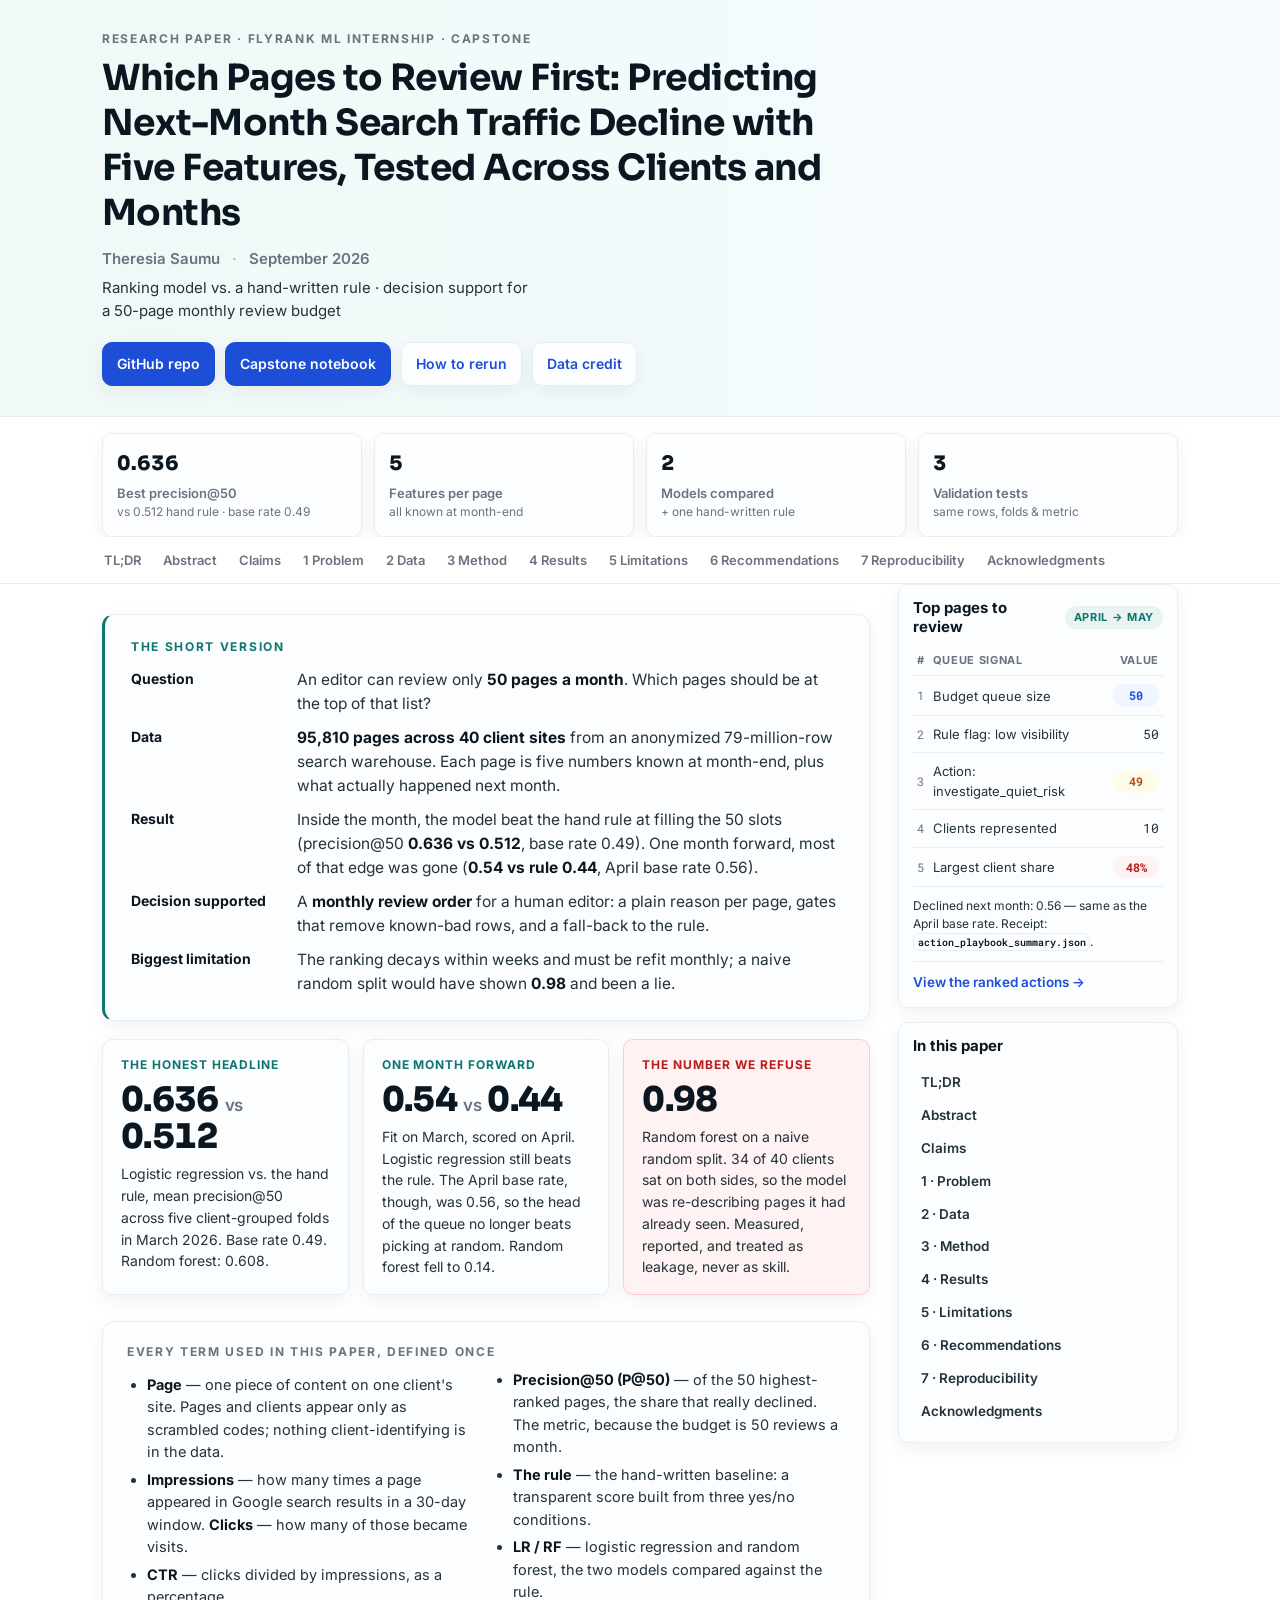
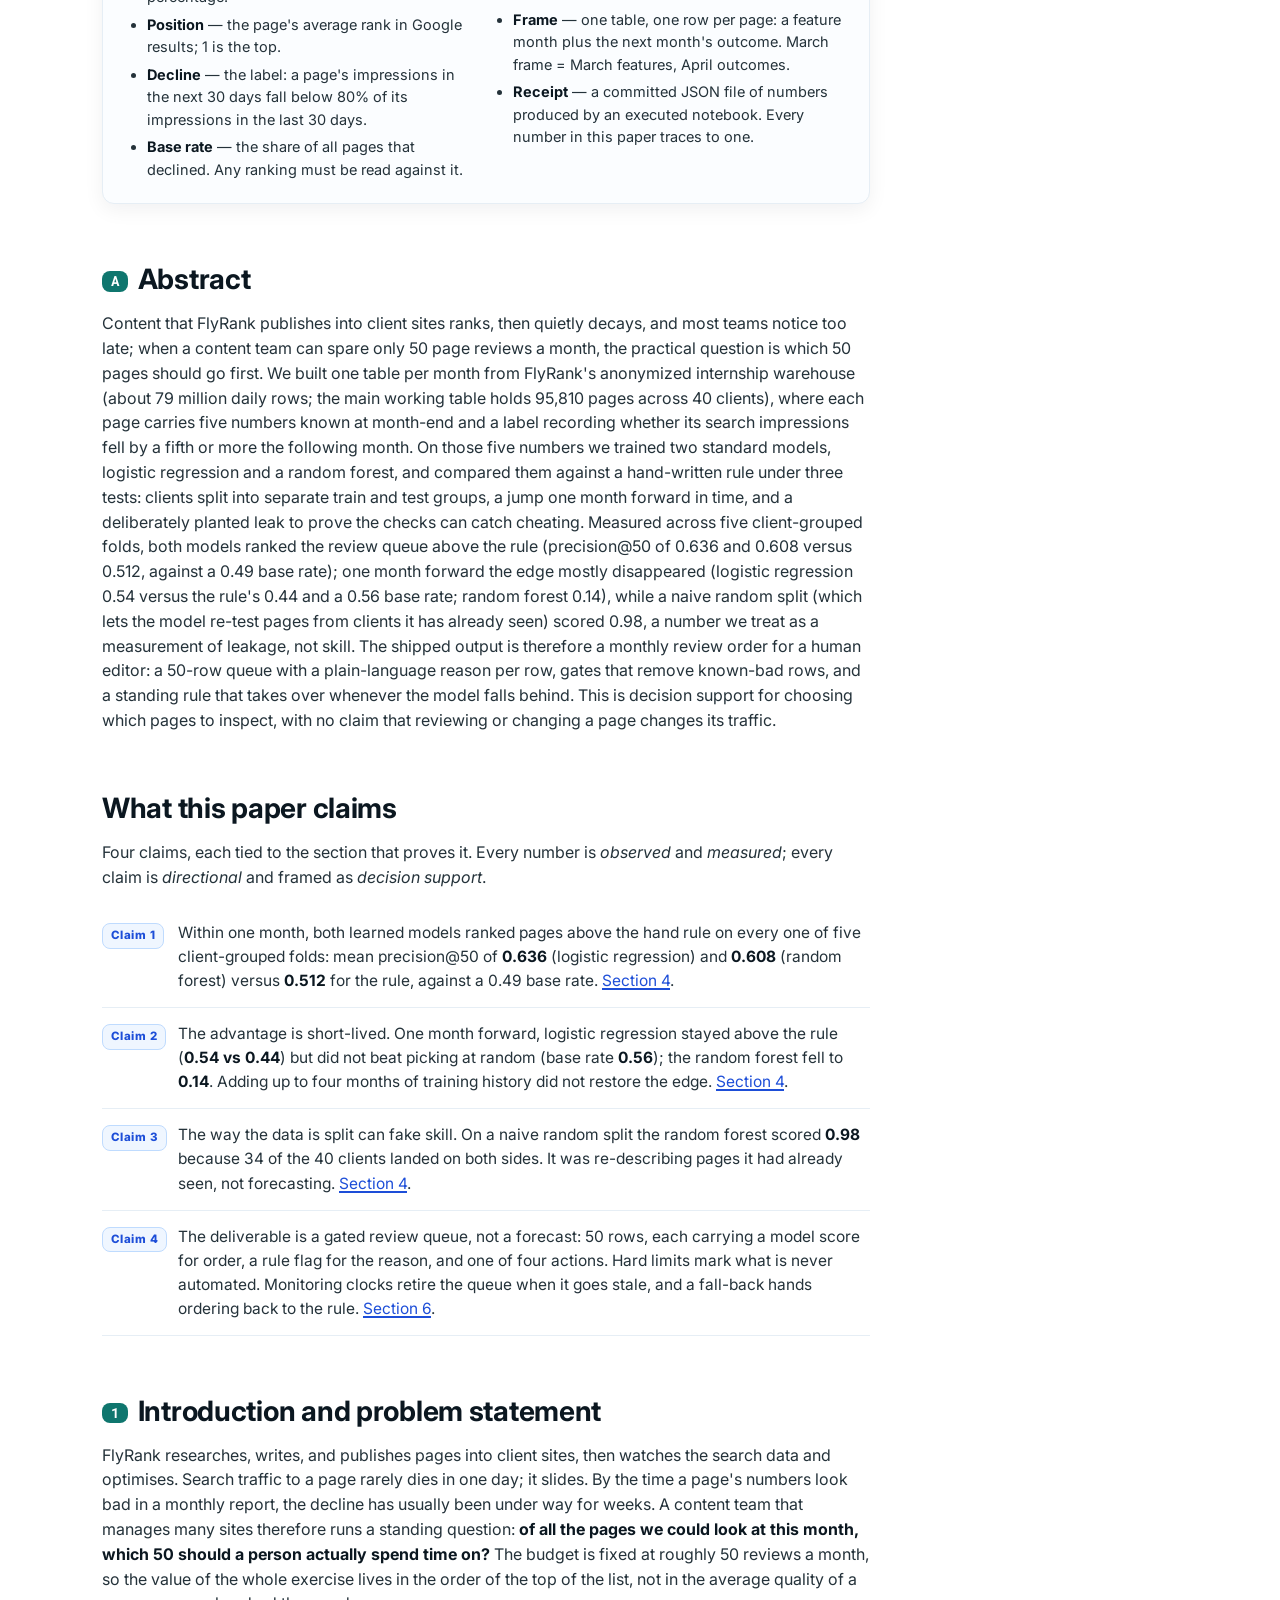
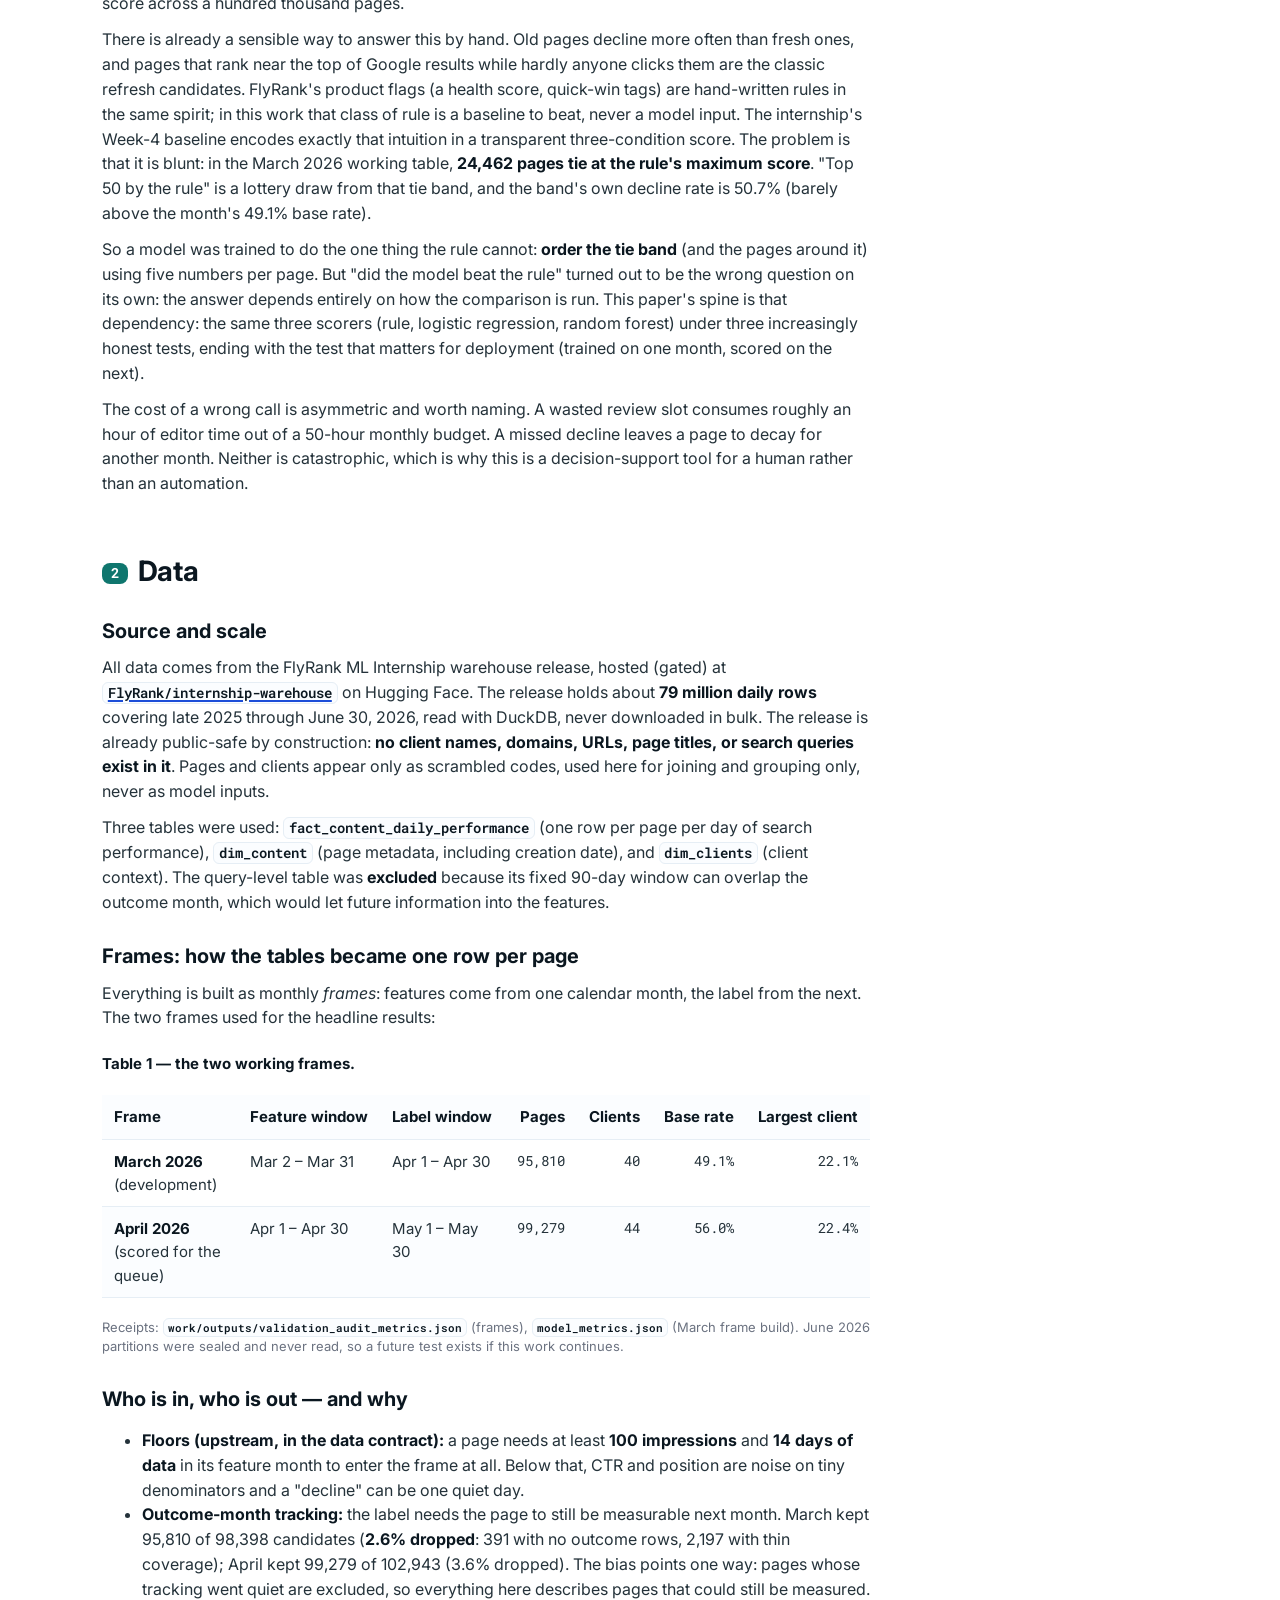
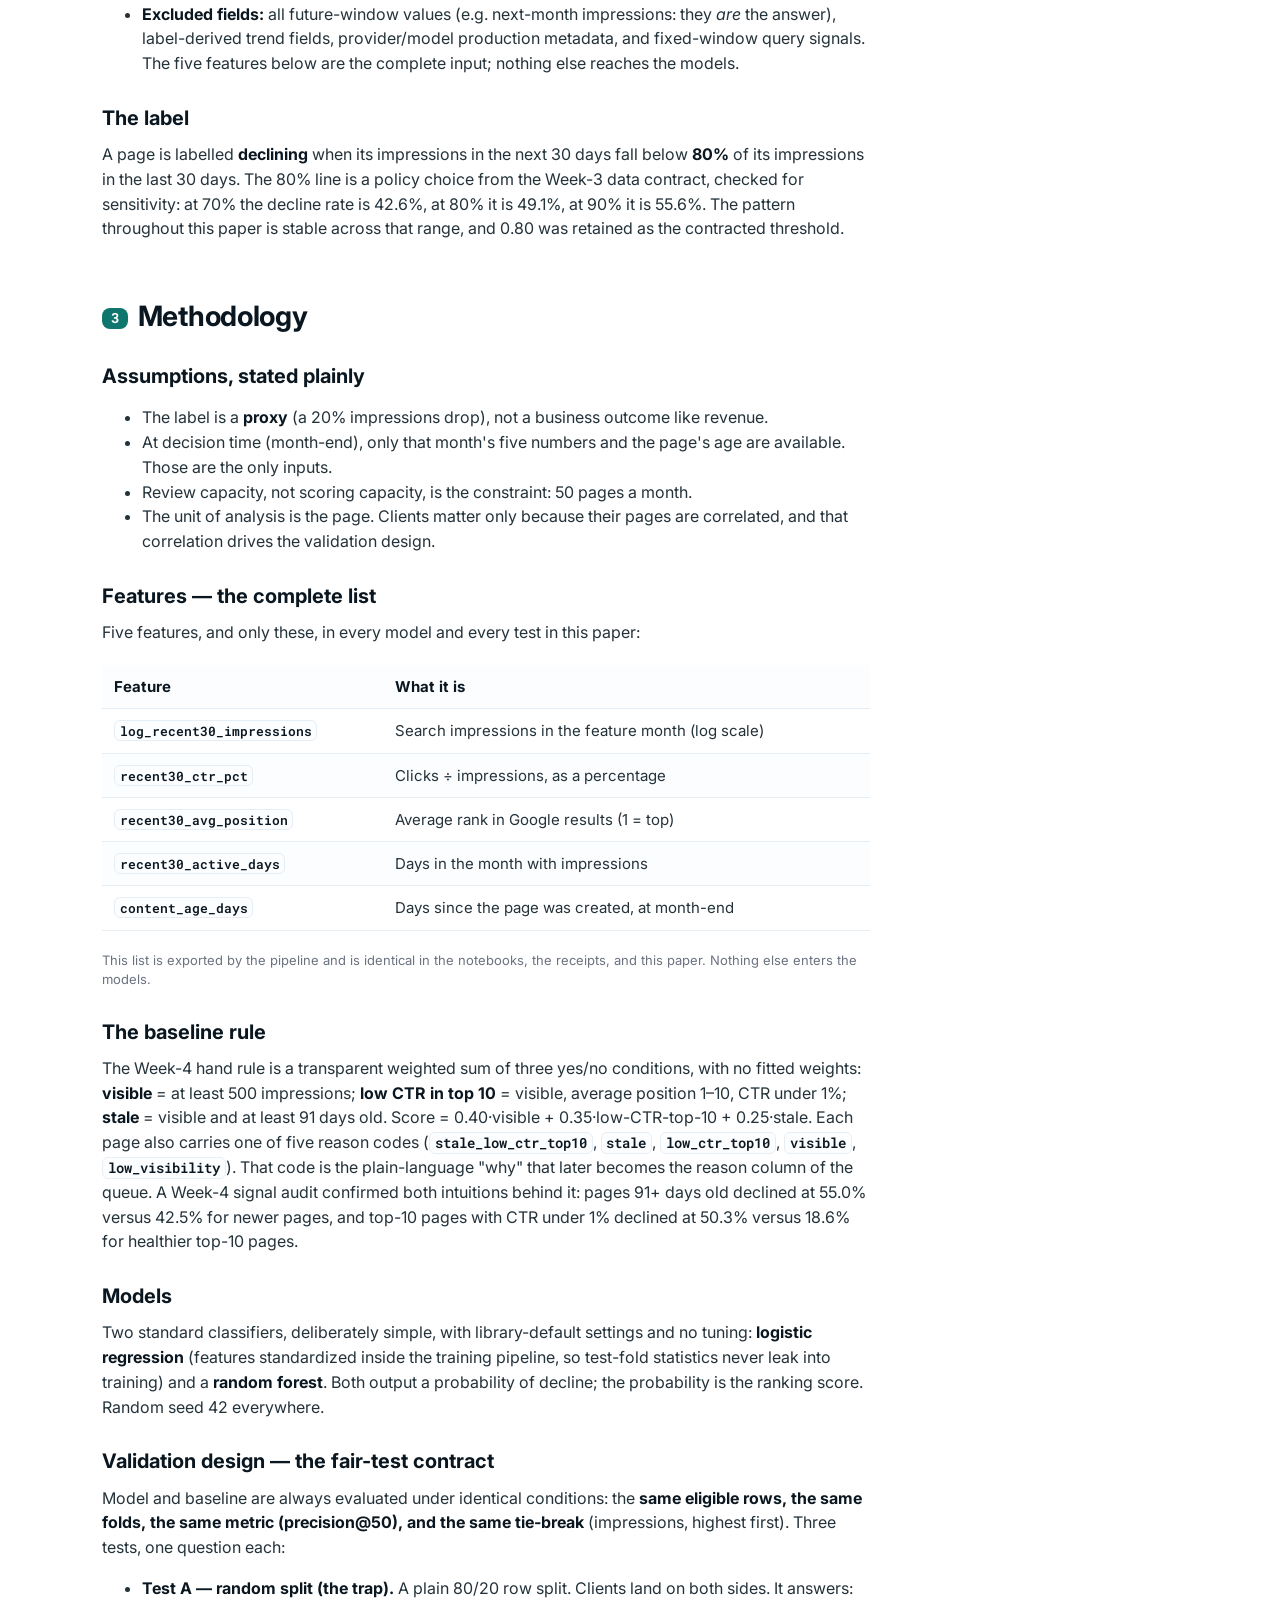
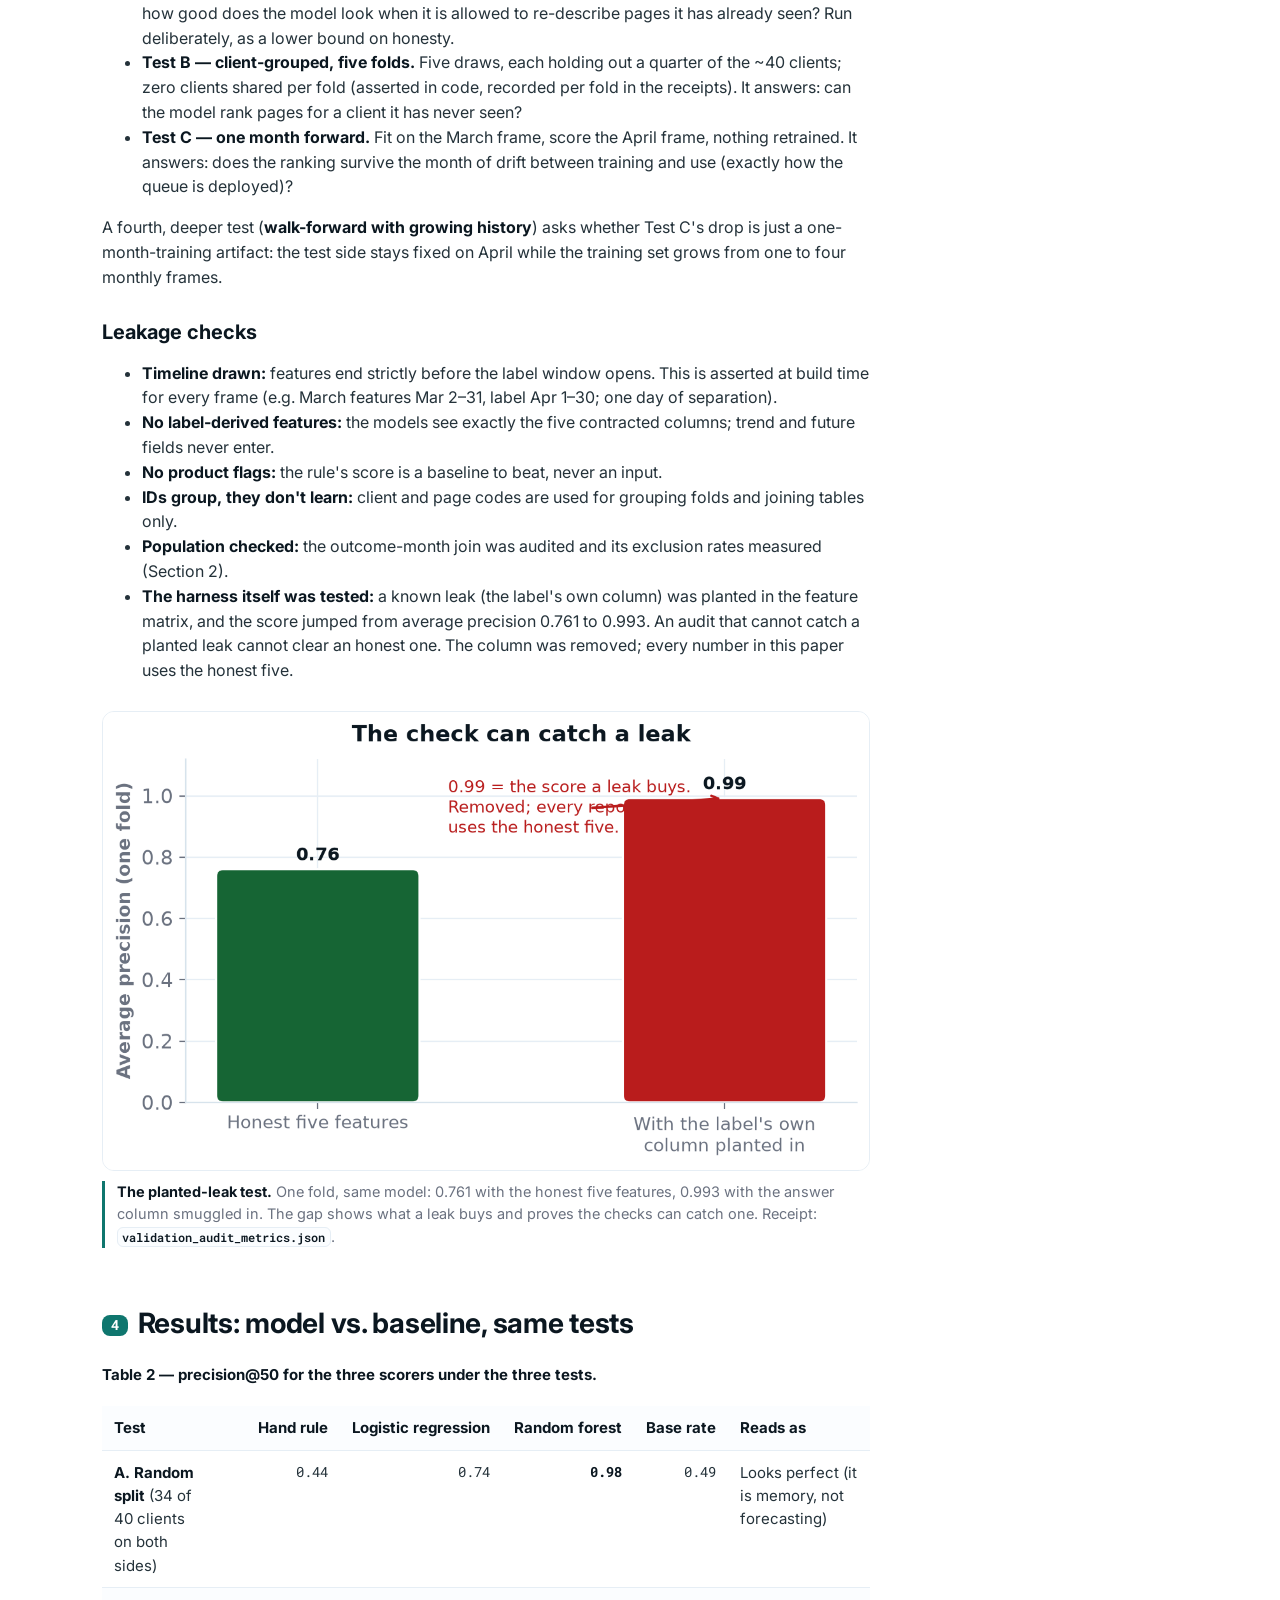
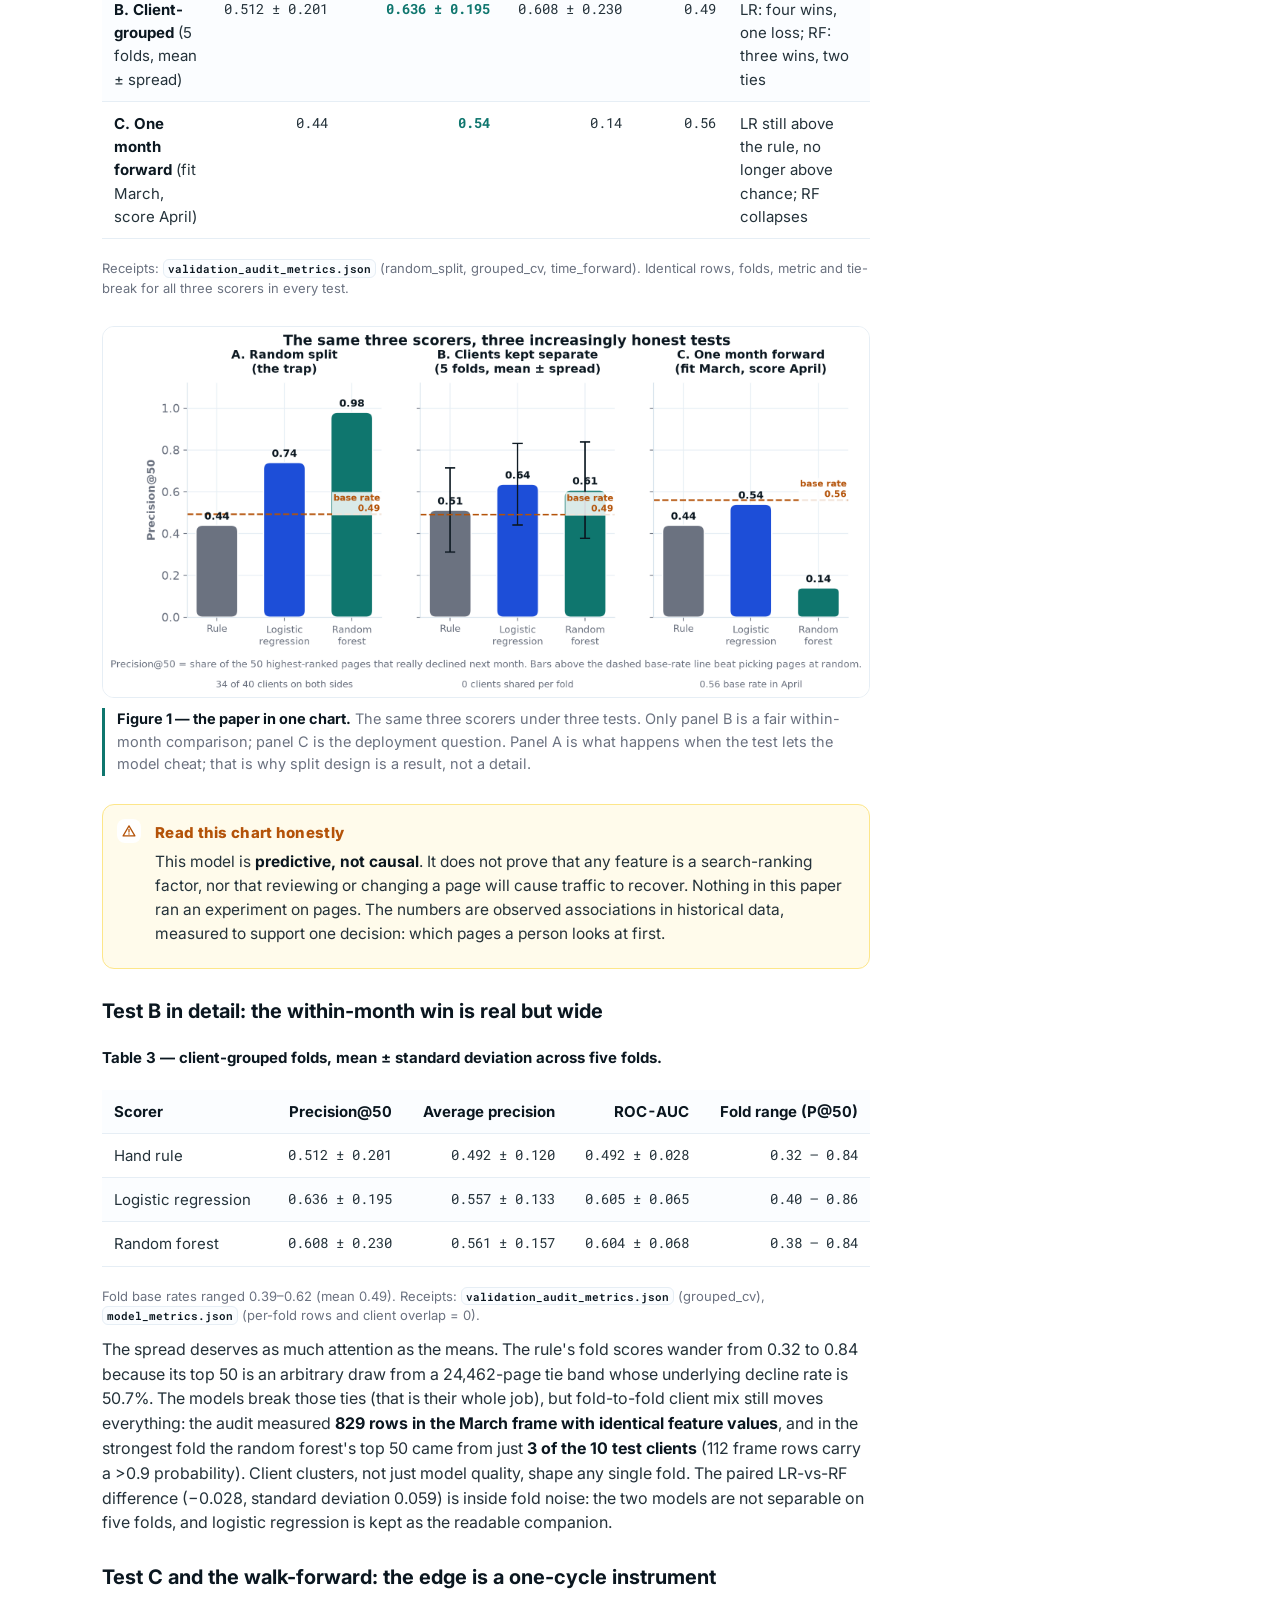
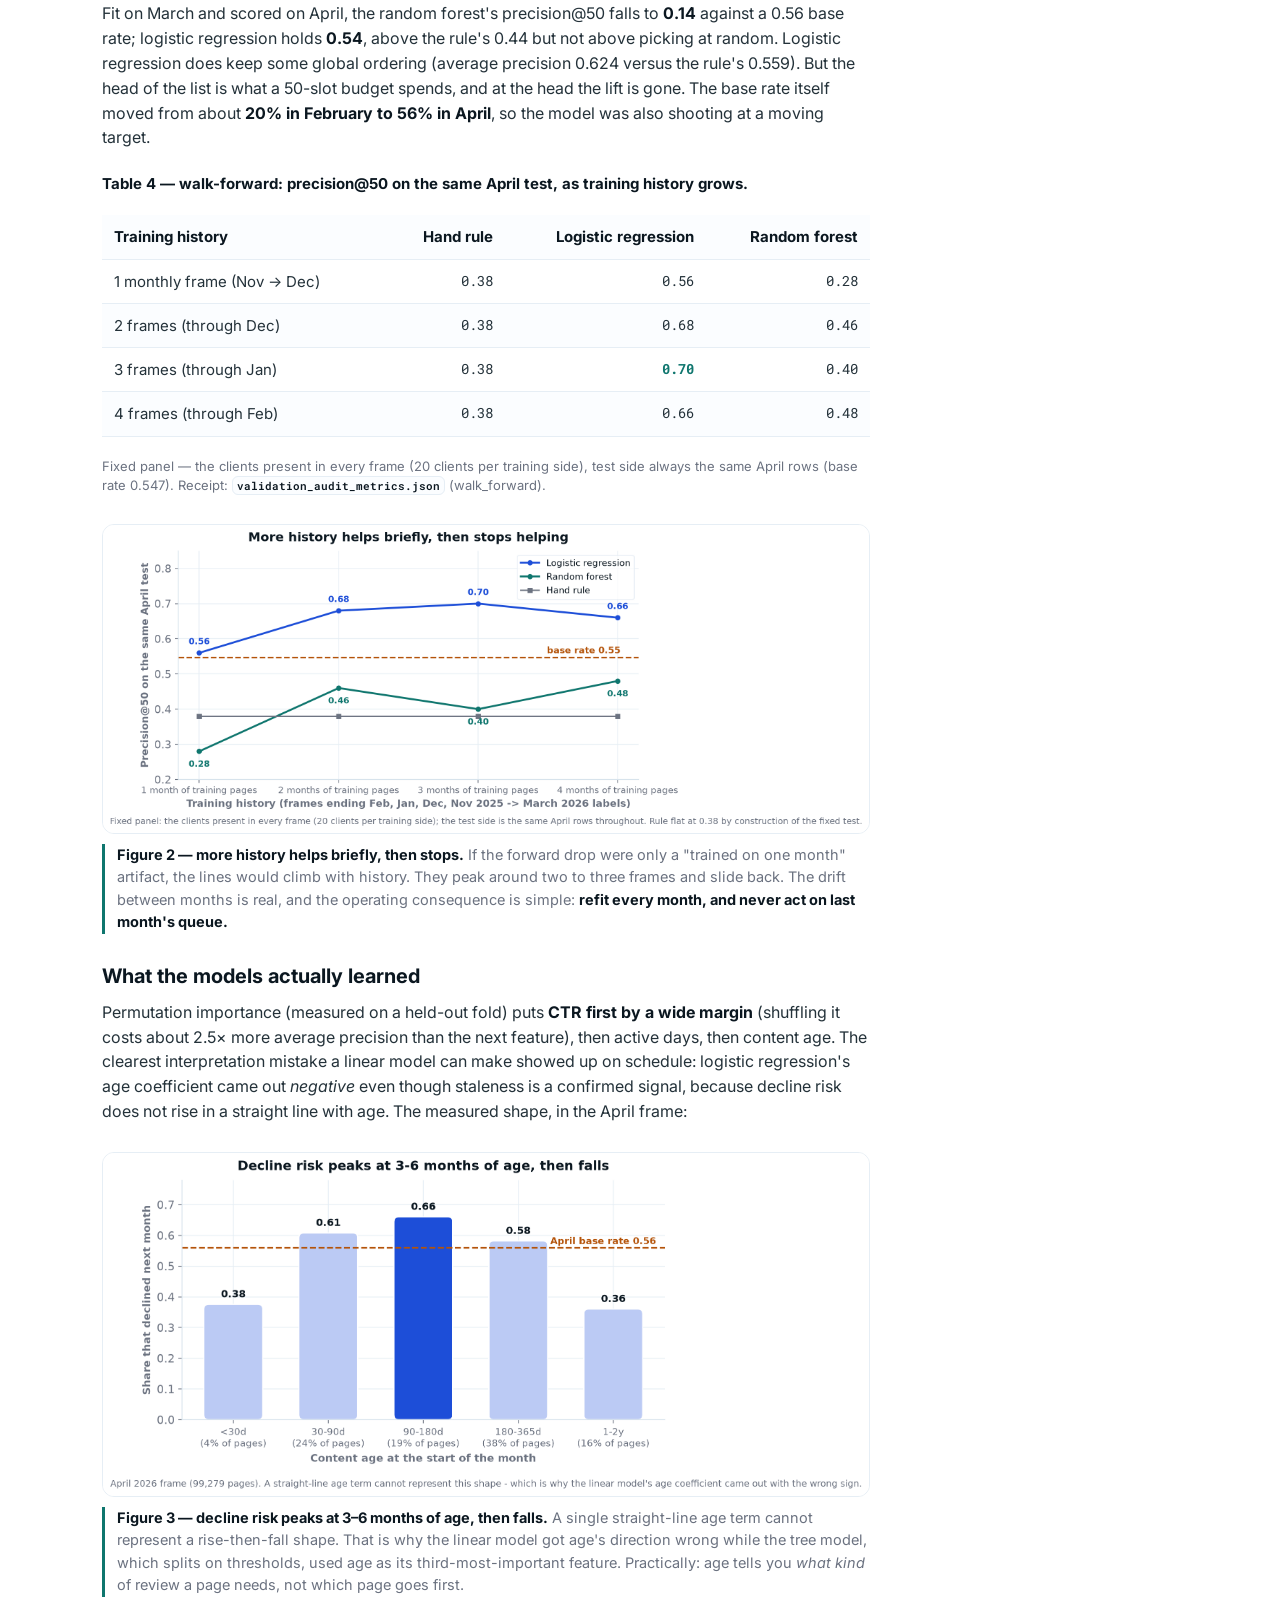
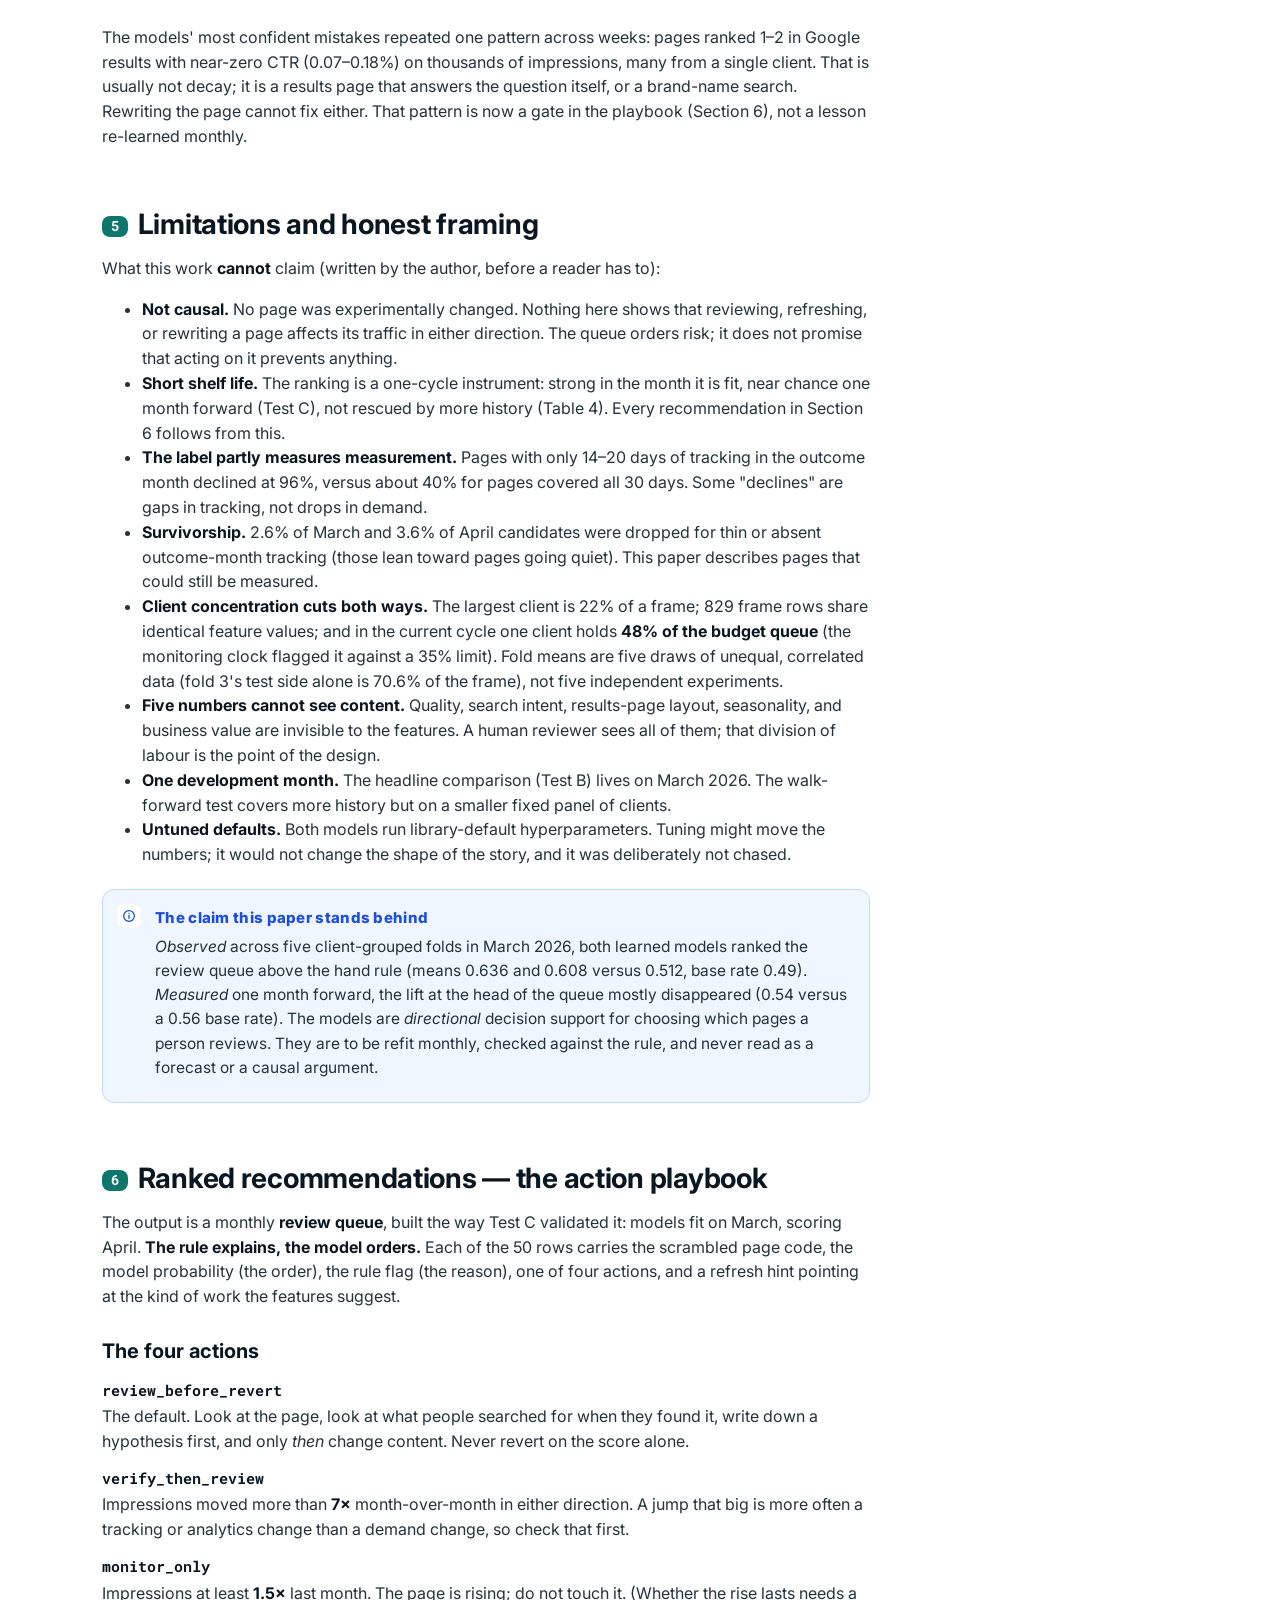
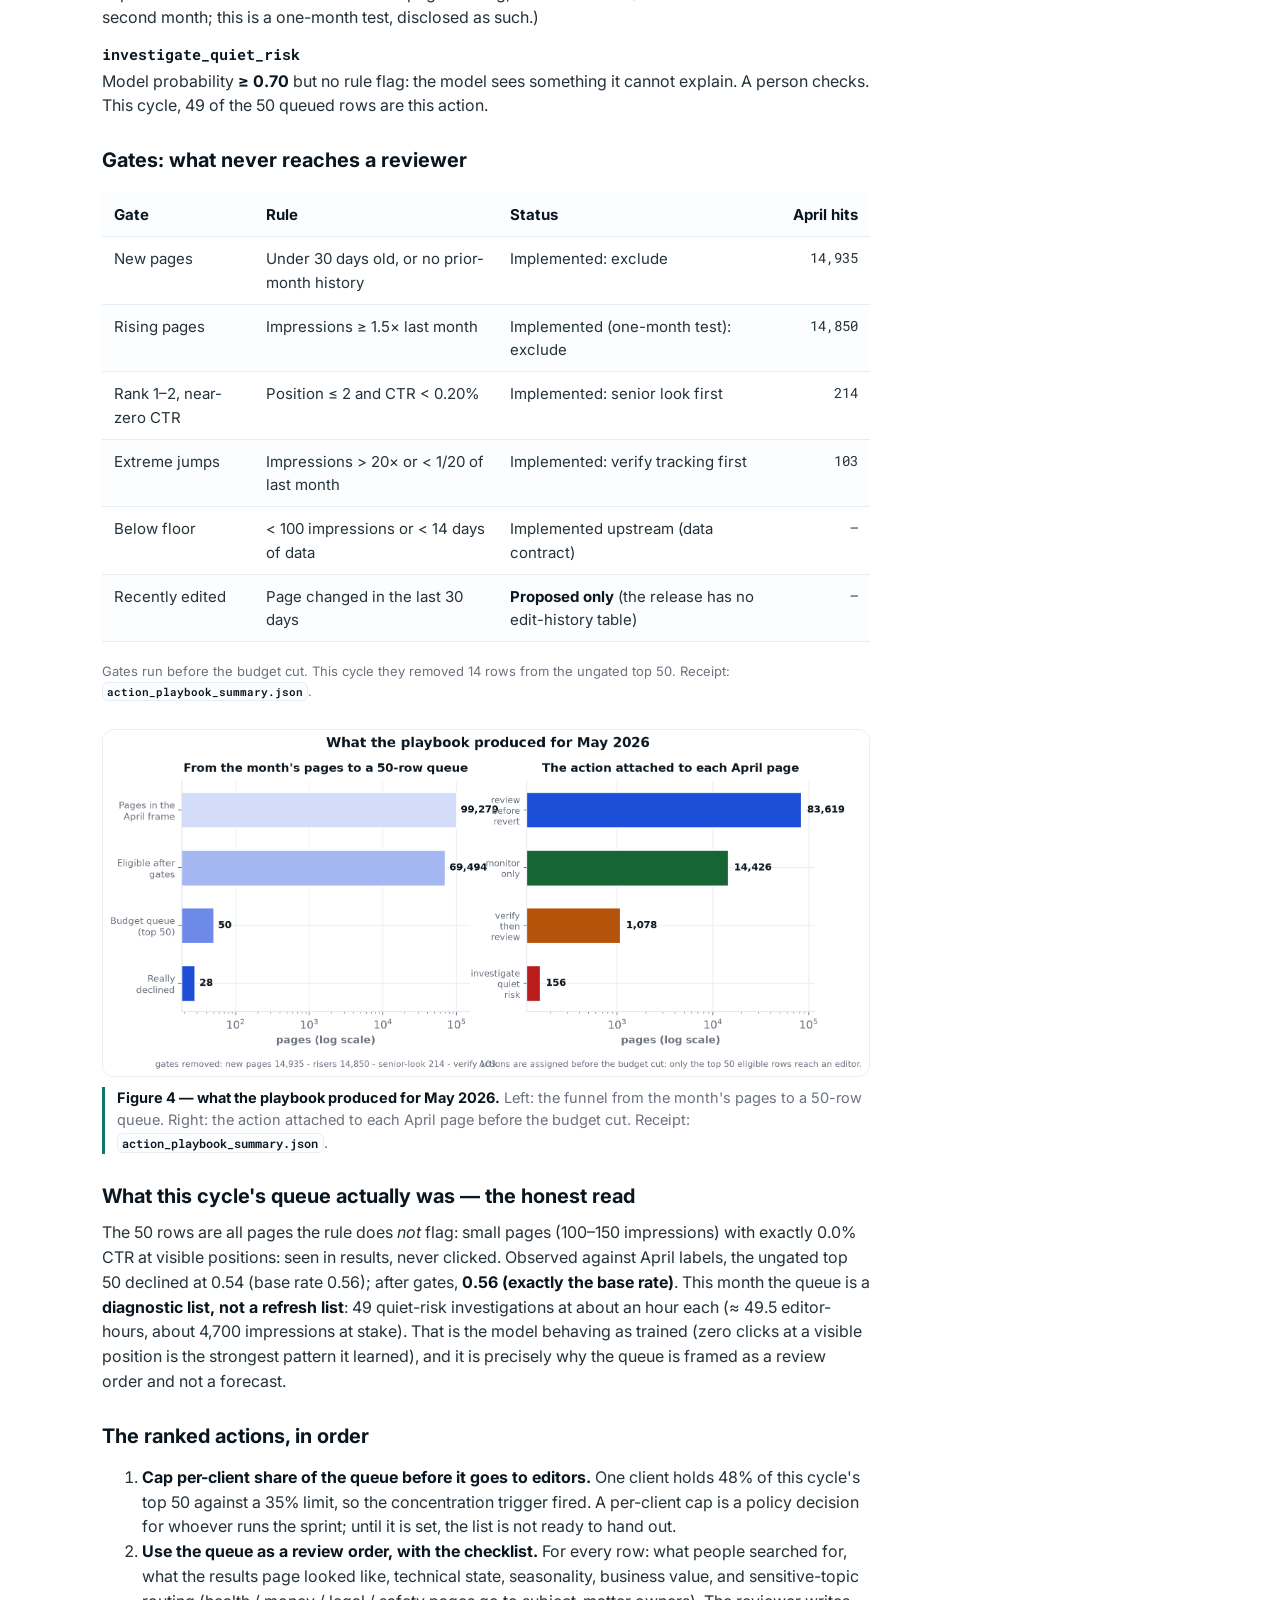
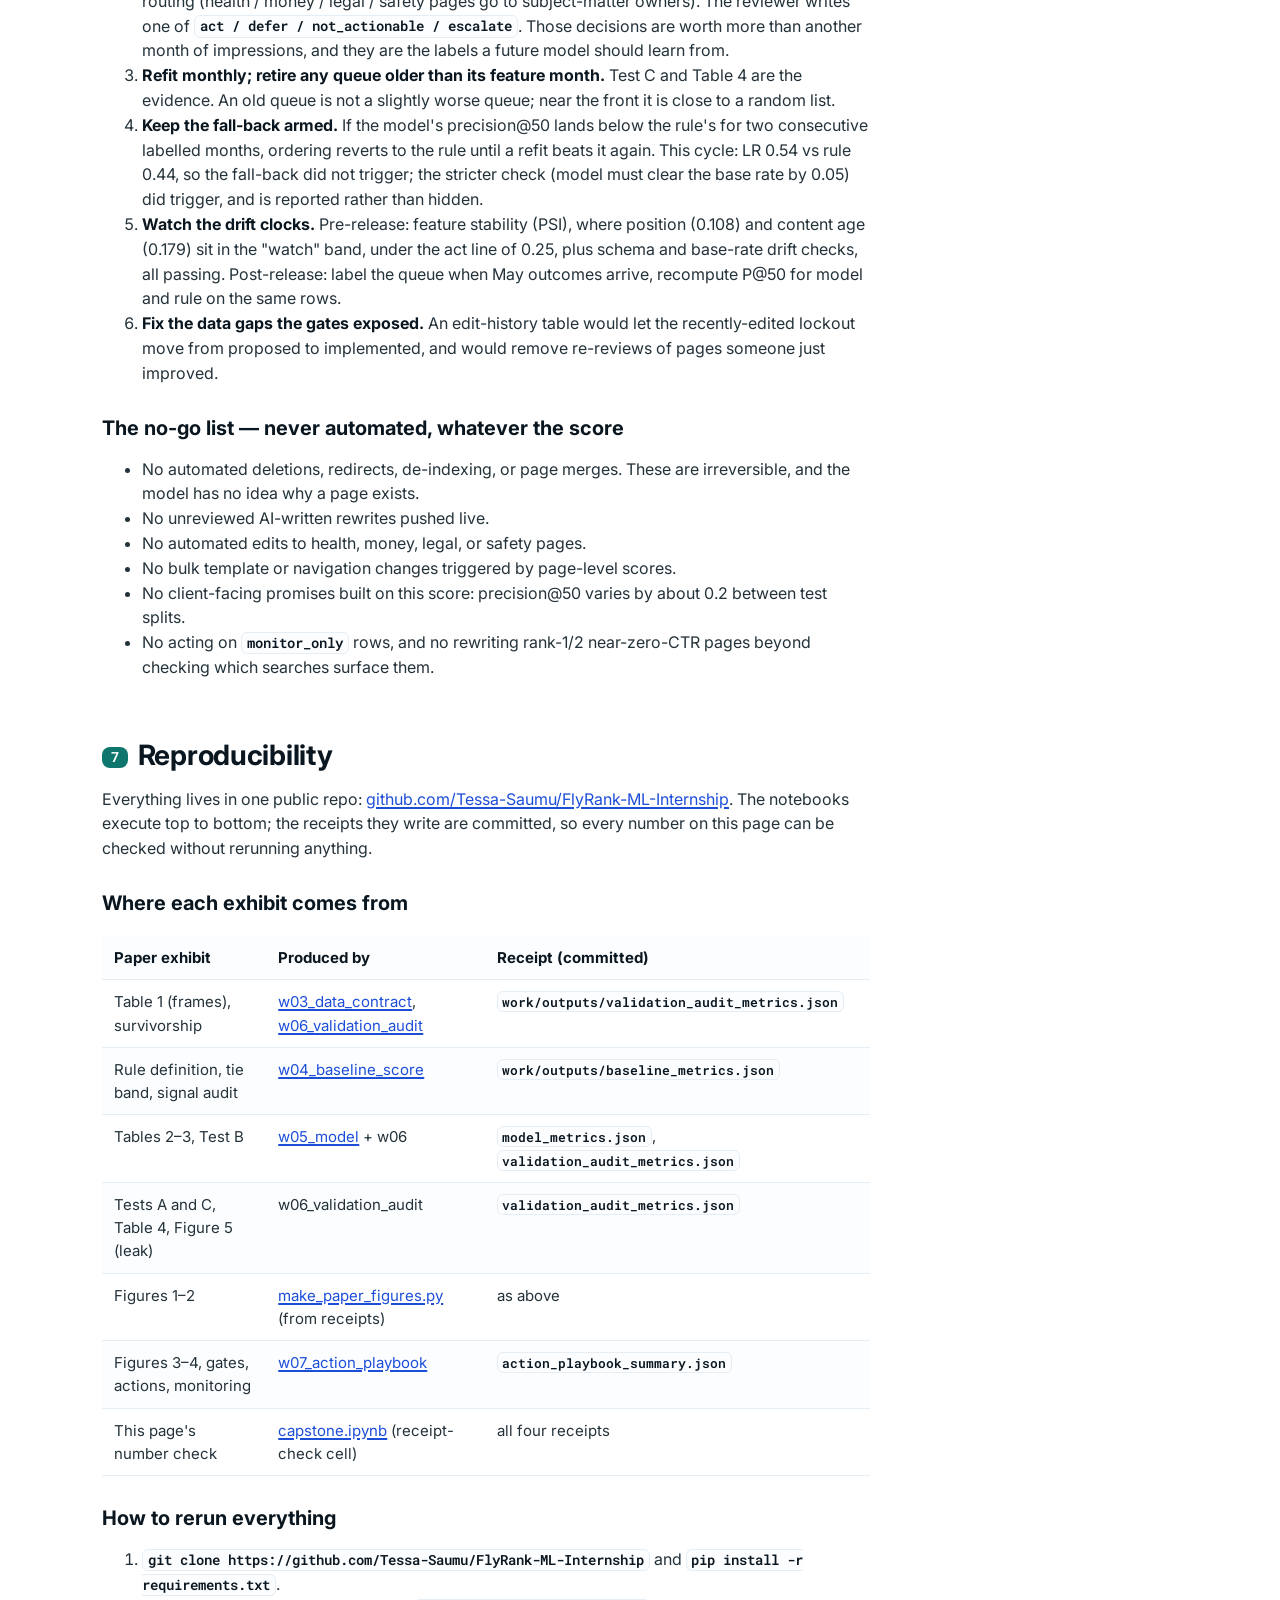
==== commit 0ccfbdd5: "Deploy paper (from main@7cfd190)" ====
--- a/index.html
+++ b/index.html
@@ -1,975 +1,787 @@
-<!doctype html>
-<html lang="en">
-<head>
-<meta charset="utf-8">
-<meta name="viewport" content="width=device-width, initial-scale=1">
-<title>Which pages should you review first before search traffic drops?</title>
-<meta name="description" content="A capstone research paper: ranking pages by next-month search traffic decline with five features, tested across clients and months. Built on the FlyRank ML Internship dataset.">
-<meta property="og:title" content="Which Pages to Review First: Predicting Next-Month Search Traffic Decline">
-<meta property="og:description" content="Five features, two simple models, one hand-written rule. Three increasingly honest tests ask whether the model's edge is real.">
-<meta property="og:type" content="article">
-<link rel="preconnect" href="https://fonts.googleapis.com">
-<link rel="preconnect" href="https://fonts.gstatic.com" crossorigin>
-<link href="https://fonts.googleapis.com/css2?family=Alegreya:wght@400;500;600;700&family=Inter:wght@400;500;600;700&family=IBM+Plex+Mono:wght@400;500;600;700&display=swap" rel="stylesheet">
-<style>
-/* ================================================================
-   Research paper page — SaaS editorial & documentation design
-   Substrate: longform research, 7 numbered sections + gallery
-   Audience: SEO engineers, data scientists, agency leads, editors
-   Feel: calm, analytical, warm-industrial
-   Reference: Notion (calm docs surfaces), Stripe (numbered technical
-   structure), Vercel (tabular numerals), Linear (muted track bars)
-   Fonts: Alegreya (editorial serif) + Inter (UI) + IBM Plex Mono (numbers)
-   Single-file static HTML (one index.html with inline CSS + base64 images)
-   ================================================================ */
-:root{
-  /* Type */
-  --sans: "Inter", Arial, sans-serif;
-  --serif: "Alegreya", "Times New Roman", serif;
-  --mono: "IBM Plex Mono", ui-monospace, "SFMono-Regular", monospace;
-
-  /* Surface + palette */
-  --canvas: #ffffff;
-  --canvas-soft: #fafafa;
-  --canvas-tint: #f0f3f7;
-  --ink: #383838;
-  --ink-soft: #7a7a7a;
-  --rule: #e5e5e5;
-  --rule-strong: #cfcfcf;
-
-  /* Accents */
-  --blue: #2878cf;
-  --blue-dark: #1f5da8;
-  --blue-soft: #eaf1fb;
-  --amber: #f4c542;
-  --amber-soft: #fdf3d1;
-  --green: #2f9e6b;
-  --green-soft: #e6f4ec;
-  --red: #d64541;
-  --red-soft: #fbeaea;
-  --highlight: #f5e6a8;
-
-  /* Metrics */
-  --radius-card: 12px;
-  --radius-btn: 8px;
-  --radius-tag: 6px;
-  --shadow-card: 0 1px 2px rgba(31,41,55,0.06);
-  --shadow-panel: 0 8px 24px rgba(31,41,55,0.10);
-  --shadow-modal: 0 16px 48px rgba(31,41,55,0.16);
-
-  /* Layout */
-  --maxw: 1180px;
-  --textw: 720px;
-  --gutter: 24px;
-  --topbar-h: 56px;
-
-  /* Grid */
-  --left-col: 280px;  /* TOC / nav width */
-}
-*{box-sizing:border-box}
-html{scroll-behavior:smooth;scroll-padding-top:calc(var(--topbar-h) + 16px)}
-body{
-  margin:0;
-  background:var(--canvas);
-  color:var(--ink);
-  font-family:var(--sans);
-  font-size:16px;
-  line-height:1.70;
-  -webkit-font-smoothing:antialiased;
-}
-h1,h2,h3{color:var(--ink);line-height:1.28;margin:0 0 .5em}
-p{margin:.75em 0}
-a{color:var(--blue);text-decoration:none;border-bottom:1px solid transparent}
-a:hover{color:var(--blue-dark);border-bottom-color:currentColor}
-a:focus-visible,button:focus-visible{outline:2px solid var(--blue);outline-offset:2px;border-radius:4px}
-strong{color:var(--ink)}
-code{font-family:var(--mono);background:var(--canvas-tint);padding:.08em .32em;border-radius:4px;font-size:.86em;color:var(--ink)}
-.sr-only{position:absolute;width:1px;height:1px;padding:0;margin:-1px;overflow:hidden;clip:rect(0,0,0,0);white-space:nowrap;border:0}
-
-/* ---------- layout: two-column paper + right rail ---------- */
-.layout{display:grid;grid-template-columns:1fr var(--left-col);gap:28px;align-items:start}
-.article{min-width:0}
-.rail{position:sticky;top:calc(var(--topbar-h) + 16px);align-self:start;display:flex;flex-direction:column;gap:14px}
-.rail-sticky{position:sticky;top:calc(var(--topbar-h) + 16px)}
-.rail-sticky .card{position:relative}
-
-/* ---------- sticky section nav (TOC) ---------- */
-.toc{
-  position:sticky;top:var(--topbar-h);z-index:40;
-  background:rgba(255,255,255,0.96);backdrop-filter:blur(8px);
-  border-bottom:1px solid var(--rule);
-}
-.toc-inner{
-  max-width:var(--maxw);margin:0 auto;
-  padding:0 var(--gutter);
-  height:var(--topbar-h);
-  display:flex;align-items:center;gap:20px;
-  overflow-x:auto;scrollbar-width:none;
-}
-.toc-inner::-webkit-scrollbar{display:none}
-.toc-inner a{
-  font-family:var(--sans);font-size:12.5px;font-weight:500;letter-spacing:.025em;
-  color:var(--ink-soft);white-space:nowrap;border:0;
-  padding:4px 0;border-bottom:1.5px solid transparent;
-}
-.toc-inner a:hover{color:var(--ink)}
-.toc-inner a[aria-current="true"]{color:var(--ink);border-bottom-color:var(--ink)}
-
-/* ---------- hero: editorial, data-forward ---------- */
-.hero{
-  background:var(--canvas);
-  border-bottom:1px solid var(--rule);
-}
-.hero-inner{
-  max-width:var(--maxw);margin:0 auto;
-  padding:64px var(--gutter) 40px;
-  display:grid;
-  grid-template-columns:minmax(0,1.15fr) minmax(0,.85fr);
-  gap:36px;
-  align-items:center;
-}
-.hero-text{min-width:0}
-.kicker{
-  font-family:var(--mono);font-size:11px;font-weight:500;
-  letter-spacing:.14em;text-transform:uppercase;color:var(--ink-soft);
-  margin:0 0 18px;
-}
-.hero h1{
-  font-family:var(--serif);
-  font-size:clamp(30px,4.2vw,46px);
-  font-weight:600;line-height:1.12;letter-spacing:-.012em;
-  max-width:720px;margin:0 0 18px;
-}
-.byline{font-family:var(--sans);font-size:12.5px;color:var(--ink-soft);margin:0 0 8px;letter-spacing:.02em}
-.byline .dot{margin:0 8px}
-.hero .sub{
-  font-family:var(--sans);font-size:16px;color:var(--ink-soft);
-  max-width:var(--textw);margin:0 0 22px;line-height:1.62;
-}
-.chips{display:flex;flex-wrap:wrap;gap:8px}
-.chip{
-  font-family:var(--mono);font-size:11px;letter-spacing:.05em;
-  color:var(--ink);background:var(--canvas-soft);
-  border:1px solid var(--rule);border-radius:var(--radius-tag);
-  padding:5px 11px;border-bottom:1px solid var(--rule);
-}
-.chip:hover{color:var(--blue);border-color:var(--blue);background:var(--blue-soft)}
-.dot{display:inline-block;width:6px;height:6px;border-radius:50%;background:var(--blue);vertical-align:middle}
-
-/* ---------- hero: validation chart (one panel per test) ---------- */
-.chart{
-  margin:0;
-  padding:22px 22px 18px;
-  background:var(--canvas-soft);
-  border:1px solid var(--rule);
-  border-radius:12px;
-}
-.chart h2{
-  font-family:var(--mono);font-size:11px;font-weight:500;
-  letter-spacing:.13em;text-transform:uppercase;color:var(--ink-soft);
-  margin:0 0 12px;
-}
-.chart svg{display:block;width:100%;height:auto}
-.chart .mono{font-family:var(--mono)}
-.chart .panel-label{font-family:var(--sans);font-size:12px;font-weight:600;fill:var(--ink)}
-.chart .sublabel{font-family:var(--sans);font-size:11px;fill:var(--ink-soft)}
-.chart .value{font-family:var(--mono);font-size:15px;font-weight:700;fill:var(--ink)}
-.chart .baseline{font-family:var(--mono);font-size:11px;fill:var(--ink-soft);letter-spacing:.10em}
-.chart .ylabel{font-family:var(--mono);font-size:11px;fill:var(--ink-soft)}
-.chart .legend{font-family:var(--sans);font-size:11.5px;fill:var(--ink)}
-.chart-note{
-  font-family:var(--sans);font-size:12.5px;color:var(--ink-soft);
-  margin:12px 2px 0;line-height:1.55;
-}
-
-/* ---------- section headers ---------- */
-.sec{
-  display:flex;align-items:baseline;gap:12px;
-  border-top:1px solid var(--rule);
-  padding-top:22px;margin:64px 0 22px;
-  scroll-margin-top:calc(var(--topbar-h) + 20px);
-}
-.secnum{
-  font-family:var(--mono);font-size:12px;font-weight:500;letter-spacing:.10em;
-  color:var(--ink-soft);border:1px solid var(--rule);
-  border-radius:var(--radius-tag);padding:2px 9px;background:var(--canvas-soft);
-  flex-shrink:0;
-}
-.sec h2{font-family:var(--sans);font-size:20px;font-weight:600;letter-spacing:-.012em;flex:1;margin:0}
-.backtop{
-  font-family:var(--mono);font-size:11px;letter-spacing:.05em;color:var(--ink-soft);
-  border:0;text-transform:uppercase;
-}
-.backtop:hover{color:var(--blue)}
-
-/* ---------- TL;DR + headline cards ---------- */
-.tldr{
-  background:var(--canvas-soft);border:1px solid var(--rule);border-radius:12px;
-  padding:22px 26px;
-}
-.tldr h2{font-family:var(--sans);font-size:17px;font-weight:600;margin:0 0 12px}
-.tldr dl{margin:0;display:grid;grid-template-columns:120px 1fr;gap:10px 16px}
-.tldr dt{font-family:var(--mono);font-size:11px;letter-spacing:.06em;text-transform:uppercase;color:var(--ink-soft);padding-top:4px}
-.tldr dd{margin:0;font-family:var(--sans);font-size:15px;line-height:1.62;color:var(--ink)}
-.cards{display:grid;grid-template-columns:repeat(3,1fr);gap:12px;margin:14px 0}
-.card{
-  background:var(--canvas);border:1px solid var(--rule);border-radius:var(--radius-card);
-  padding:16px 18px;box-shadow:var(--shadow-card);
-}
-.card .lbl{font-family:var(--mono);font-size:10.5px;letter-spacing:.09em;text-transform:uppercase;color:var(--ink-soft);margin-bottom:8px}
-.card .big{font-family:var(--sans);font-size:32px;font-weight:600;letter-spacing:-.022em;line-height:1.08;color:var(--ink)}
-.card .vs{font-family:var(--mono);font-size:13px;font-weight:500;letter-spacing:.06em;color:var(--ink-soft);margin:0 4px}
-.card p{font-family:var(--sans);font-size:12.5px;line-height:1.55;color:var(--ink-soft);margin:10px 0 0}
-.card.warn{border-left:3px solid var(--red)}
-.card.warn .big{color:var(--red)}
-.card .ico{display:inline-flex;align-items:center;justify-content:center;width:16px;height:16px;color:var(--red);margin-right:6px}
-.card .ttl{font-family:var(--sans);font-size:12.5px;font-weight:600;color:var(--ink);margin:0 0 6px}
-
-/* ---------- claims grid (four claims, plain cards) ---------- */
-.claims-grid{display:grid;grid-template-columns:1fr 1fr;gap:12px}
-.claim{
-  background:var(--canvas);border:1px solid var(--rule);border-left:3px solid var(--blue);
-  border-radius:var(--radius-card);padding:15px 18px;box-shadow:var(--shadow-card);
-}
-.claim .lbl{font-family:var(--mono);font-size:10.5px;letter-spacing:.09em;text-transform:uppercase;color:var(--ink-soft);margin-bottom:6px}
-.claim .big{font-family:var(--sans);font-size:20px;font-weight:600;letter-spacing:-.018em;line-height:1.15;color:var(--ink)}
-.claim .vs{font-family:var(--mono);font-size:12px;font-weight:500;letter-spacing:.06em;color:var(--ink-soft);margin:0 3px}
-.claim p{font-family:var(--sans);font-size:12.5px;line-height:1.55;color:var(--ink-soft);margin:8px 0 0}
-
-/* ---------- the "so what" funnel ---------- */
-.funnel{
-  margin:16px 0 8px;padding:20px 22px;
-  background:var(--canvas-soft);border:1px solid var(--rule);border-radius:12px;
-}
-.funnel h3{font-family:var(--sans);font-size:13px;font-weight:600;margin:0 0 12px;color:var(--ink)}
-.steps{display:flex;flex-wrap:wrap;gap:8px;align-items:center}
-.step{
-  display:flex;align-items:center;gap:8px;
-  background:var(--canvas);border:1px solid var(--rule);border-radius:8px;
-  padding:8px 12px;font-family:var(--sans);font-size:12px;color:var(--ink);
-}
-.stepno{
-  display:inline-flex;align-items:center;justify-content:center;
-  width:18px;height:18px;border-radius:50%;background:var(--blue);color:#fff;
-  font-family:var(--mono);font-size:10px;font-weight:600;
-}
-.arrow{color:var(--ink-soft);font-family:var(--mono);font-size:12px}
-.score{margin-top:14px;font-family:var(--mono);font-size:12px;color:var(--ink-soft);letter-spacing:.02em}
-.pct{color:var(--ink);font-weight:600}
-
-/* ---------- top pages preview card ---------- */
-.top-pages{border-left:3px solid var(--blue)}
-.top-pages table{width:100%;border-collapse:collapse;font-family:var(--sans);font-size:12px}
-.top-pages th{
-  text-align:left;font-family:var(--mono);font-size:10px;letter-spacing:.08em;
-  text-transform:uppercase;color:var(--ink-soft);font-weight:500;
-  padding:0 0 8px;border-bottom:1px solid var(--rule);
-}
-.top-pages td{padding:7px 0;border-bottom:1px solid var(--rule);color:var(--ink);vertical-align:top}
-.top-pages tr:last-child td{border-bottom:0}
-.badge{
-  display:inline-block;background:var(--blue-soft);color:var(--blue-dark);
-  font-family:var(--mono);font-size:10px;letter-spacing:.04em;
-  padding:3px 7px;border-radius:var(--radius-tag);
-}
-
-/* ---------- tables ---------- */
-.tw{overflow-x:auto;-webkit-overflow-scrolling:touch;margin:16px 0}
-table{border-collapse:collapse;width:100%;font-family:var(--sans);font-size:13.5px;background:var(--canvas)}
-caption{font-family:var(--mono);font-size:11px;letter-spacing:.04em;color:var(--ink-soft);text-align:left;padding-bottom:10px}
-th{
-  font-family:var(--sans);font-size:11px;font-weight:600;letter-spacing:.06em;
-  text-transform:uppercase;color:var(--ink-soft);text-align:left;
-  padding:9px 12px;border-bottom:1px solid var(--rule-strong);
-}
-td{padding:10px 12px;border-bottom:1px solid var(--rule);color:var(--ink);vertical-align:top}
-tbody tr:last-child td{border-bottom:1px solid var(--rule-strong)}
-.num{text-align:right;font-family:var(--mono);font-size:12.5px;letter-spacing:-.012em}
-.best{background:var(--highlight);padding:2px 5px;border-radius:3px;font-weight:600}
-.tabcap{margin:22px 0 2px}
-table.spec{background:var(--canvas);border:1px solid var(--rule);border-radius:var(--radius-card);overflow:hidden}
-table.spec th{
-  width:140px;font-family:var(--mono);font-size:11px;text-transform:none;
-  letter-spacing:.04em;background:var(--canvas-soft);border-bottom:1px solid var(--rule);
-}
-table.spec td{border-bottom:1px solid var(--rule)}
-table.spec tr:last-child th,table.spec tr:last-child td{border-bottom:0}
-
-/* ---------- callouts ---------- */
-.alert{
-  margin:18px 0;padding:15px 18px;
-  background:var(--amber-soft);border:1px solid var(--amber);border-radius:var(--radius-card);
-  font-family:var(--sans);font-size:13.5px;line-height:1.62;color:var(--ink);
-}
-.alert strong{color:var(--ink)}
-.alert.info{background:var(--blue-soft);border-color:var(--blue)}
-.alert.warn{background:var(--red-soft);border-color:var(--red)}
-.notes{
-  margin:16px 0;padding:15px 18px;
-  background:var(--canvas-soft);border:1px dashed var(--rule-strong);border-radius:var(--radius-card);
-}
-.notes p{margin:.35em 0;font-family:var(--sans);font-size:13px;color:var(--ink-soft);line-height:1.58}
-.notes p:first-child{margin-top:0}
-.notes p:last-child{margin-bottom:0}
-#note-1,#note-2,#note-3,#note-4,#note-5,#note-6,#note-7,#note-8,#note-9,#note-10,#note-11{
-  display:inline-block;background:var(--blue-soft);color:var(--blue-dark);
-  font-family:var(--mono);font-size:10px;font-weight:600;
-  padding:1px 5px;border-radius:3px;text-decoration:none;margin-left:2px;
-  vertical-align:super;line-height:1.4;
-}
-
-/* ---------- limits + quick takes ---------- */
-.limit{
-  border-left:3px solid var(--amber);background:var(--amber-soft);
-  padding:14px 18px;border-radius:0 8px 8px 0;margin:14px 0;
-  font-family:var(--sans);font-size:13.5px;line-height:1.62;color:var(--ink);
-}
-.limit strong{color:var(--ink)}
-.gloss{
-  background:var(--canvas-soft);border:1px solid var(--rule);border-radius:12px;
-  padding:20px 24px;margin:16px 0;
-}
-.gloss h2{font-family:var(--sans);font-size:15px;font-weight:600;margin:0 0 12px}
-.gloss ul{margin:0;padding-left:18px;font-family:var(--sans);font-size:13px;color:var(--ink-soft);line-height:1.62}
-.caveat{border-left:3px solid var(--red);background:var(--red-soft);padding:12px 16px;border-radius:0 8px 8px 0;margin:12px 0;font-family:var(--sans);font-size:12.5px;color:var(--ink-soft)}
-.note{border-left:3px solid var(--blue);background:var(--blue-soft);padding:12px 16px;border-radius:0 8px 8px 0;margin:12px 0;font-family:var(--sans);font-size:12.5px;color:var(--ink-soft)}
-.mid{background:var(--amber-soft);border:1px solid var(--amber);padding:12px 16px;border-radius:8px;margin:12px 0;font-family:var(--sans);font-size:12.5px;color:var(--ink)}
-.high{background:var(--red-soft);border:1px solid var(--red);padding:12px 16px;border-radius:8px;margin:12px 0;font-family:var(--sans);font-size:12.5px;color:var(--ink)}
-
-/* ---------- KPI cards (four numbers) ---------- */
-.kpis-wrap{max-width:var(--maxw);margin:0 auto;padding:24px var(--gutter) 0}
-.kpis{display:grid;grid-template-columns:repeat(4,1fr);gap:12px}
-.kpi{
-  background:var(--canvas);border:1px solid var(--rule);border-radius:var(--radius-card);
-  padding:15px 17px;box-shadow:var(--shadow-card);
-}
-.kpi-num{font-family:var(--sans);font-size:26px;font-weight:600;letter-spacing:-.022em;line-height:1.05;color:var(--ink)}
-.kpi-label{font-family:var(--mono);font-size:10.5px;letter-spacing:.075em;text-transform:uppercase;color:var(--ink-soft);margin-top:5px}
-.kpi-sub{font-family:var(--sans);font-size:11.5px;color:var(--ink-soft);margin-top:6px;line-height:1.42}
-
-/* ---------- utilities ---------- */
-.num{font-family:var(--mono);font-variant-numeric:tabular-nums}
-.cap{margin:7px 0 0;font-family:var(--sans);font-size:11.5px;color:var(--ink-soft);line-height:1.5}
-
-/* ---------- figure frames ---------- */
-.frame{
-  border:1px solid var(--rule);border-radius:14px;overflow:hidden;
-  background:#f0f3f7;
-}
-.frame img{display:block;width:100%;height:auto}
-figure.figure{margin:24px 0}
-figure.figure figcaption{
-  margin:12px 2px 0;font-family:var(--sans);font-size:12.5px;color:var(--ink-soft);line-height:1.55;
-}
-
-/* ---------- footer ---------- */
-footer{
-  border-top:1px solid var(--rule);background:var(--canvas-soft);
-  margin-top:64px;padding:40px var(--gutter) 56px;
-}
-.foot-inner{max-width:var(--maxw);margin:0 auto}
-footer p{font-family:var(--sans);font-size:12.5px;color:var(--ink-soft);margin:6px 0}
-footer .credit{font-family:var(--mono);font-size:11px;letter-spacing:.05em;color:var(--ink-soft);text-transform:uppercase}
-
-/* ---------- responsive ---------- */
-@media (max-width:1120px){
-  .kpis{grid-template-columns:repeat(2,1fr)}
-}
-@media (max-width:980px){
-  .claims-grid{grid-template-columns:1fr}
-}
-@media (max-width:900px){
-  .cards{grid-template-columns:1fr}
-  .hero-inner{grid-template-columns:1fr;gap:26px;align-items:start}
-}
-@media (max-width:860px){
-  .layout{grid-template-columns:1fr}
-  .rail{position:static}
-}
-@media (max-width:620px){
-  body{font-size:15px}
-  .hero-inner{padding:40px var(--gutter) 28px}
-  .kpis{grid-template-columns:1fr 1fr}
-  .tldr dl{grid-template-columns:1fr}
-  .tldr dt{padding-top:0}
-}
-
-/* ---------- injected-copy compatibility ----------
-   Small label components carried over with the paper's current copy
-   (sidebar cards + inline pills), expressed in this design's tokens. */
-.card-header{display:flex;align-items:center;justify-content:space-between;gap:8px;margin-bottom:10px}
-.card-header h3{margin:0;font-family:var(--sans);font-size:13px;font-weight:600}
-.card-footer{margin-top:12px;padding-top:10px;border-top:1px solid var(--rule);font-family:var(--mono);font-size:11px;letter-spacing:.05em}
-.pill{display:inline-block;font-family:var(--mono);font-size:10.5px;font-weight:600;padding:2px 8px;border-radius:999px;background:var(--canvas-tint);color:var(--ink)}
-.pill.info{background:var(--blue-soft);color:var(--blue-dark)}
-.pill.mid{background:var(--amber-soft);color:var(--ink)}
-.pill.high{background:var(--red-soft);color:var(--ink)}
-
-/* ---------- print ---------- */
-@media print{
-  .toc,.rail,.chips,.backtop,.chart{display:none}
-  body{background:#fff}
-  .hero-inner{padding-top:0}
-}
-</style>
-</head>
-
-<body>
-<div id="top" aria-hidden="true"></div>
-
-<header class="hero">
-  <div class="hero-inner">
-    <div class="hero-text">
-      <p class="kicker">Research paper · FlyRank ML Internship · Capstone</p>
-      <h1>Which Pages to Review First: Predicting Next-Month Search Traffic Decline with Five Features, Tested Across Clients and Months</h1>
-      <p class="byline">Theresia Saumu <span class="dot">·</span> September 2026</p>
-      <p class="sub">Ranking model vs. a hand-written rule · decision support for a 50-page monthly review budget</p>
-      <div class="chips">
-        <a class="chip" href="https://github.com/Tessa-Saumu/FlyRank-ML-Internship">GitHub repo</a>
-        <a class="chip" href="https://github.com/Tessa-Saumu/FlyRank-ML-Internship/blob/main/work/notebooks/capstone.ipynb">Capstone notebook</a>
-        <a class="chip" href="#repro">How to rerun</a>
-        <a class="chip" href="#ack">Data credit</a>
-      </div>
-    </div>
-
-    <div class="chart">
-      <h2>The validation picture at a glance</h2>
-      <svg viewBox="0 0 864 268" role="img" aria-label="Three tests, one metric: random split 0.74, client-grouped 0.636, one month forward 0.54 for logistic regression, each against its hand-rule and base-rate readings; a dashed line at 0.98 marks the random forest's leaked random-split score.">
-        <title>Three tests, one metric</title>
-
-        <!-- Panel A: random split -->
-        <rect x="30" y="30" width="252" height="176" fill="#fafafa" stroke="#e5e5e5"/>
-        <rect x="80" y="67" width="42" height="123" fill="#2878cf"/>
-        <rect x="134" y="117" width="42" height="73" fill="#383838"/>
-        <rect x="188" y="109" width="42" height="81" fill="#c9c9c9"/>
-        <text class="value" x="101" y="57" text-anchor="middle">0.74</text>
-        <text class="value" x="155" y="107" text-anchor="middle">0.44</text>
-        <text class="value" x="209" y="99" text-anchor="middle">0.49</text>
-        <text class="panel-label" x="156" y="222" text-anchor="middle">Random split</text>
-        <text class="sublabel" x="156" y="238" text-anchor="middle">(the trap)</text>
-
-        <!-- Panel B: client-grouped -->
-        <rect x="306" y="30" width="252" height="176" fill="#fafafa" stroke="#e5e5e5"/>
-        <rect x="356" y="84" width="42" height="106" fill="#2878cf"/>
-        <rect x="410" y="105" width="42" height="85" fill="#383838"/>
-        <rect x="464" y="109" width="42" height="81" fill="#c9c9c9"/>
-        <text class="value" x="377" y="74" text-anchor="middle">0.636</text>
-        <text class="value" x="431" y="95" text-anchor="middle">0.512</text>
-        <text class="value" x="485" y="99" text-anchor="middle">0.49</text>
-        <text class="panel-label" x="432" y="222" text-anchor="middle">Client-grouped</text>
-        <text class="sublabel" x="432" y="238" text-anchor="middle">(5 folds, March 2026)</text>
-
-        <!-- Panel C: one month forward -->
-        <rect x="582" y="30" width="252" height="176" fill="#fafafa" stroke="#e5e5e5"/>
-        <rect x="632" y="100" width="42" height="90" fill="#2878cf"/>
-        <rect x="686" y="117" width="42" height="73" fill="#383838"/>
-        <rect x="740" y="97" width="42" height="93" fill="#c9c9c9"/>
-        <text class="value" x="653" y="90" text-anchor="middle">0.54</text>
-        <text class="value" x="707" y="107" text-anchor="middle">0.44</text>
-        <text class="value" x="761" y="87" text-anchor="middle">0.56</text>
-        <text class="panel-label" x="708" y="222" text-anchor="middle">One month forward</text>
-        <text class="sublabel" x="708" y="238" text-anchor="middle">(fit March, score April)</text>
-
-        <!-- Leak line -->
-        <line x1="30" y1="28" x2="834" y2="28" stroke="#7a7a7a" stroke-width="1.2" stroke-dasharray="6 5"/>
-        <text class="mono" x="834" y="22" text-anchor="end" font-size="11" fill="#7a7a7a">0.98 — RF on the naive split (leak demo)</text>
-
-        <!-- Baseline rule -->
-        <line x1="30" y1="190" x2="834" y2="190" stroke="#e5e5e5" stroke-width="1.2"/>
-        <text class="baseline" x="36" y="33">BASELINE RULE</text>
-
-        <!-- Legend -->
-        <rect x="262" y="255" width="11" height="11" fill="#2878cf"/>
-        <text class="legend" x="280" y="264">Model</text>
-        <rect x="360" y="255" width="11" height="11" fill="#383838"/>
-        <text class="legend" x="378" y="264">Hand rule</text>
-        <rect x="470" y="255" width="11" height="11" fill="#c9c9c9"/>
-        <text class="legend" x="488" y="264">Base rate (random pick)</text>
-      </svg>
-      <p class="chart-note"><b>Interpretation:</b> the 0.98 random-split score (random forest) is a leakage demonstration, not evidence of forecasting skill. The honest within-month reading is <b>0.636</b> against the hand rule's <b>0.512</b> (base rate 0.49); one month forward the model holds <b>0.54</b> against the rule's 0.44, against a 0.56 base rate — that gap is the paper's entire claim.</p>
-    </div>
-  </div>
-</header>
-
-<div class="kpis-wrap">
-  <div class="kpis">
-    <div class="kpi">
-      <div class="kpi-num">0.636</div>
-      <div class="kpi-label">Best precision@50</div>
-      <div class="kpi-sub">vs 0.512 hand rule &middot; base rate 0.49</div>
-    </div>
-    <div class="kpi">
-      <div class="kpi-num">5</div>
-      <div class="kpi-label">Features per page</div>
-      <div class="kpi-sub">all known at month-end</div>
-    </div>
-    <div class="kpi">
-      <div class="kpi-num">2</div>
-      <div class="kpi-label">Models compared</div>
-      <div class="kpi-sub">+ one hand-written rule</div>
-    </div>
-    <div class="kpi">
-      <div class="kpi-num">3</div>
-      <div class="kpi-label">Validation tests</div>
-      <div class="kpi-sub">same rows, folds &amp; metric</div>
-    </div>
-  </div>
-</div>
-
-<nav class="toc" aria-label="Sections">
-  <div class="toc-inner">
-    <a href="#abstract">A&nbsp;Abstract</a>
-    <a href="#tldr">00&nbsp;TL;DR</a>
-    <a href="#problem">01&nbsp;Problem</a>
-    <a href="#data">02&nbsp;Data</a>
-    <a href="#method">03&nbsp;Methodology</a>
-    <a href="#results">04&nbsp;Results</a>
-    <a href="#limits">05&nbsp;Limitations</a>
-    <a href="#recs">06&nbsp;Recommendations</a>
-    <a href="#repro">07&nbsp;Reproducibility</a>
-    <a href="#ack">Acknowledgments</a>
-  </div>
-</nav>
-
-<main>
-<div class="layout">
-<div class="article">
-
-<!-- ============ ABSTRACT (placed first) ============ -->
-<section id="abstract">
-  <h2 class="sec"><span class="secnum">A</span>Abstract<a class="backtop" href="#top">↑ Top</a></h2>
-  <p>Content that FlyRank publishes into client sites ranks, then quietly decays, and most teams notice too late; when a content team can spare only 50 page reviews a month, the practical question is which 50 pages should go first. We built one table per month from FlyRank's anonymized internship warehouse (about 79 million daily rows; the main working table holds 95,810 pages across 40 clients), where each page carries five numbers known at month-end and a label recording whether its search impressions fell by a fifth or more the following month. On those five numbers we trained two standard models, logistic regression and a random forest, and compared them against a hand-written rule under three tests: clients split into separate train and test groups, a jump one month forward in time, and a deliberately planted leak to prove the checks can catch cheating. Measured across five client-grouped folds, both models ranked the review queue above the rule (precision@50 of 0.636 and 0.608 versus 0.512, against a 0.49 base rate); one month forward the edge mostly disappeared (logistic regression 0.54 versus the rule's 0.44 and a 0.56 base rate; random forest 0.14), while a naive random split (which lets the model re-test pages from clients it has already seen) scored 0.98, a number we treat as a measurement of leakage, not skill. The shipped output is therefore a monthly review order for a human editor: a 50-row queue with a plain-language reason per row, gates that remove known-bad rows, and a standing rule that takes over whenever the model falls behind. This is decision support for choosing which pages to inspect, with no claim that reviewing or changing a page changes its traffic.</p>
-</section>
-
-<!-- ============ TL;DR ============ -->
-<section id="tldr" class="tldr">
-  <h2>The short version</h2>
-  <dl>
-    <dt>Question</dt><dd>An editor can review only <strong>50 pages a month</strong>. Which pages should be at the top of that list?</dd>
-    <dt>Data</dt><dd><strong>95,810 pages across 40 client sites</strong> from an anonymized 79-million-row search warehouse. Each page is five numbers known at month-end, plus what actually happened next month.</dd>
-    <dt>Result</dt><dd>Inside the month, the model beat the hand rule at filling the 50 slots (precision@50 <strong>0.636 vs 0.512</strong>, base rate 0.49). One month forward, most of that edge was gone (<strong>0.54 vs rule 0.44</strong>, April base rate 0.56).</dd>
-    <dt>Decision supported</dt><dd>A <strong>monthly review order</strong> for a human editor: a plain reason per page, gates that remove known-bad rows, and a fall-back to the rule.</dd>
-    <dt>Biggest limitation</dt><dd>The ranking decays within weeks and must be refit monthly; a naive random split would have shown <strong>0.98</strong> and been a lie.</dd>
-  </dl>
-</section>
-
-<div class="cards">
-  <div class="card">
-    <div class="lbl">The honest headline</div>
-    <div class="big">0.636 <span class="vs">vs</span> 0.512</div>
-    <p>Logistic regression vs. the hand rule, mean precision@50 across five client-grouped folds in March 2026. Base rate 0.49. Random forest: 0.608.</p>
-  </div>
-  <div class="card">
-    <div class="lbl">One month forward</div>
-    <div class="big">0.54 <span class="vs">vs</span> 0.44</div>
-    <p>Fit on March, scored on April. Logistic regression still beats the rule. The April base rate, though, was 0.56, so the head of the queue no longer beats picking at random. Random forest fell to 0.14.</p>
-  </div>
-  <div class="card warn">
-    <div class="lbl">The number we refuse</div>
-    <div class="big">0.98</div>
-    <p>Random forest on a naive random split. 34 of 40 clients sat on both sides, so the model was re-describing pages it had already seen. Measured, reported, and treated as leakage, never as skill.</p>
-  </div>
-</div>
-
-<div class="gloss">
-  <h2>Every term used in this paper, defined once</h2>
-  <ul>
-    <li><strong>Page</strong> — one piece of content on one client's site. Pages and clients appear only as scrambled codes; nothing client-identifying is in the data.</li>
-    <li><strong>Impressions</strong> — how many times a page appeared in Google search results in a 30-day window. <strong>Clicks</strong> — how many of those became visits.</li>
-    <li><strong>CTR</strong> — clicks divided by impressions, as a percentage.</li>
-    <li><strong>Position</strong> — the page's average rank in Google results; 1 is the top.</li>
-    <li><strong>Decline</strong> — the label: a page's impressions in the next 30 days fall below 80% of its impressions in the last 30 days.</li>
-    <li><strong>Base rate</strong> — the share of all pages that declined. Any ranking must be read against it.</li>
-    <li><strong>Precision@50 (P@50)</strong> — of the 50 highest-ranked pages, the share that really declined. The metric, because the budget is 50 reviews a month.</li>
-    <li><strong>The rule</strong> — the hand-written baseline: a transparent score built from three yes/no conditions.</li>
-    <li><strong>LR / RF</strong> — logistic regression and random forest, the two models compared against the rule.</li>
-    <li><strong>Frame</strong> — one table, one row per page: a feature month plus the next month's outcome. March frame = March features, April outcomes.</li>
-    <li><strong>Receipt</strong> — a committed JSON file of numbers produced by an executed notebook. Every number in this paper traces to one.</li>
-  </ul>
-</div>
-
-<!-- ============ CLAIMS ============ -->
-<section id="claims">
-  <h2 class="sec"><span class="secnum">*</span>What this paper claims<a class="backtop" href="#top">↑ Top</a></h2>
-  <p>Four claims, each tied to the section that proves it. Every number is <em>observed</em> and <em>measured</em>; every claim is <em>directional</em> and framed as <em>decision support</em>.</p>
-    <div class="claims-grid">
-    <div class="claim">
-      <div class="lbl">Claim 1</div>
-      <p>Within one month, both learned models ranked pages above the hand rule on every one of five client-grouped folds: mean precision@50 of <strong>0.636</strong> (logistic regression) and <strong>0.608</strong> (random forest) versus <strong>0.512</strong> for the rule, against a 0.49 base rate. <a href="#results">Section 4</a>.</p>
-    </div>
-    <div class="claim">
-      <div class="lbl">Claim 2</div>
-      <p>The advantage is short-lived. One month forward, logistic regression stayed above the rule (<strong>0.54 vs 0.44</strong>) but did not beat picking at random (base rate <strong>0.56</strong>); the random forest fell to <strong>0.14</strong>. Adding up to four months of training history did not restore the edge. <a href="#results">Section 4</a>.</p>
-    </div>
-    <div class="claim">
-      <div class="lbl">Claim 3</div>
-      <p>The way the data is split can fake skill. On a naive random split the random forest scored <strong>0.98</strong> because 34 of the 40 clients landed on both sides. It was re-describing pages it had already seen, not forecasting. <a href="#results">Section 4</a>.</p>
-    </div>
-    <div class="claim">
-      <div class="lbl">Claim 4</div>
-      <p>The deliverable is a gated review queue, not a forecast: 50 rows, each carrying a model score for order, a rule flag for the reason, and one of four actions. Hard limits mark what is never automated. Monitoring clocks retire the queue when it goes stale, and a fall-back hands ordering back to the rule. <a href="#recs">Section 6</a>.</p>
-    </div>
-  </div>
-</section>
-
-
-<!-- ============ 1. PROBLEM ============ -->
-<section id="problem">
-  <h2 class="sec"><span class="secnum">1</span>Introduction and problem statement<a class="backtop" href="#top">↑ Top</a></h2>
-  <p>FlyRank researches, writes, and publishes pages into client sites, then watches the search data and optimises. Search traffic to a page rarely dies in one day; it slides. By the time a page's numbers look bad in a monthly report, the decline has usually been under way for weeks. A content team that manages many sites therefore runs a standing question: <strong>of all the pages we could look at this month, which 50 should a person actually spend time on?</strong> The budget is fixed at roughly 50 reviews a month, so the value of the whole exercise lives in the order of the top of the list, not in the average quality of a score across a hundred thousand pages.</p>
-  <p>There is already a sensible way to answer this by hand. Old pages decline more often than fresh ones, and pages that rank near the top of Google results while hardly anyone clicks them are the classic refresh candidates. FlyRank's product flags (a health score, quick-win tags) are hand-written rules in the same spirit; in this work that class of rule is a baseline to beat, never a model input. The internship's Week-4 baseline encodes exactly that intuition in a transparent three-condition score. The problem is that it is blunt: in the March 2026 working table, <strong>24,462 pages tie at the rule's maximum score</strong>. "Top 50 by the rule" is a lottery draw from that tie band, and the band's own decline rate is 50.7% (barely above the month's 49.1% base rate).</p>
-  <p>So a model was trained to do the one thing the rule cannot: <strong>order the tie band</strong> (and the pages around it) using five numbers per page. But "did the model beat the rule" turned out to be the wrong question on its own: the answer depends entirely on how the comparison is run. This paper's spine is that dependency: the same three scorers (rule, logistic regression, random forest) under three increasingly honest tests, ending with the test that matters for deployment (trained on one month, scored on the next).</p>
-  <p>The cost of a wrong call is asymmetric and worth naming. A wasted review slot consumes roughly an hour of editor time out of a 50-hour monthly budget. A missed decline leaves a page to decay for another month. Neither is catastrophic, which is why this is a decision-support tool for a human rather than an automation.</p>
-</section>
-
-<!-- ============ 2. DATA ============ -->
-<section id="data">
-  <h2 class="sec"><span class="secnum">2</span>Data<a class="backtop" href="#top">↑ Top</a></h2>
-
-  <h3>Source and scale</h3>
-  <p>All data comes from the FlyRank ML Internship warehouse release, hosted (gated) at <a href="https://huggingface.co/datasets/FlyRank/internship-warehouse"><code>FlyRank/internship-warehouse</code></a> on Hugging Face. The release holds about <strong>79 million daily rows</strong> covering late 2025 through June 30, 2026, read with DuckDB, never downloaded in bulk. The release is already public-safe by construction: <strong>no client names, domains, URLs, page titles, or search queries exist in it</strong>. Pages and clients appear only as scrambled codes, used here for joining and grouping only, never as model inputs.</p>
-  <p>Three tables were used: <code>fact_content_daily_performance</code> (one row per page per day of search performance), <code>dim_content</code> (page metadata, including creation date), and <code>dim_clients</code> (client context). The query-level table was <strong>excluded</strong> because its fixed 90-day window can overlap the outcome month, which would let future information into the features.</p>
-
-  <h3>Frames: how the tables became one row per page</h3>
-  <p>Everything is built as monthly <em>frames</em>: features come from one calendar month, the label from the next. The two frames used for the headline results:</p>
-
-  <p class="tabcap">Table 1 — the two working frames.</p>
-  <div class="tw">
-  <table>
-    <thead><tr><th scope="col">Frame</th><th scope="col">Feature window</th><th scope="col">Label window</th><th scope="col" class="num">Pages</th><th scope="col" class="num">Clients</th><th scope="col" class="num">Base rate</th><th scope="col" class="num">Largest client</th></tr></thead>
-    <tbody>
-      <tr><td><strong>March 2026</strong> (development)</td><td>Mar 2 – Mar 31</td><td>Apr 1 – Apr 30</td><td class="num">95,810</td><td class="num">40</td><td class="num">49.1%</td><td class="num">22.1%</td></tr>
-      <tr><td><strong>April 2026</strong> (scored for the queue)</td><td>Apr 1 – Apr 30</td><td>May 1 – May 30</td><td class="num">99,279</td><td class="num">44</td><td class="num">56.0%</td><td class="num">22.4%</td></tr>
-    </tbody>
-  </table>
-  </div>
-  <p class="cap">Receipts: <code>work/outputs/validation_audit_metrics.json</code> (frames), <code>model_metrics.json</code> (March frame build). June 2026 partitions were sealed and never read, so a future test exists if this work continues.</p>
-
-  <h3>Who is in, who is out — and why</h3>
-  <ul>
-    <li><strong>Floors (upstream, in the data contract):</strong> a page needs at least <strong>100 impressions</strong> and <strong>14 days of data</strong> in its feature month to enter the frame at all. Below that, CTR and position are noise on tiny denominators and a "decline" can be one quiet day.</li>
-    <li><strong>Outcome-month tracking:</strong> the label needs the page to still be measurable next month. March kept 95,810 of 98,398 candidates (<strong>2.6% dropped</strong>: 391 with no outcome rows, 2,197 with thin coverage); April kept 99,279 of 102,943 (3.6% dropped). The bias points one way: pages whose tracking went quiet are excluded, so everything here describes pages that could still be measured.</li>
-    <li><strong>Excluded fields:</strong> all future-window values (e.g. next-month impressions: they <em>are</em> the answer), label-derived trend fields, provider/model production metadata, and fixed-window query signals. The five features below are the complete input; nothing else reaches the models.</li>
-  </ul>
-
-  <h3>The label</h3>
-  <p>A page is labelled <strong>declining</strong> when its impressions in the next 30 days fall below <strong>80%</strong> of its impressions in the last 30 days. The 80% line is a policy choice from the Week-3 data contract, checked for sensitivity: at 70% the decline rate is 42.6%, at 80% it is 49.1%, at 90% it is 55.6%. The pattern throughout this paper is stable across that range, and 0.80 was retained as the contracted threshold.</p>
-</section>
-
-<!-- ============ 3. METHOD ============ -->
-<section id="method">
-  <h2 class="sec"><span class="secnum">3</span>Methodology<a class="backtop" href="#top">↑ Top</a></h2>
-
-  <h3>Assumptions, stated plainly</h3>
-  <ul>
-    <li>The label is a <strong>proxy</strong> (a 20% impressions drop), not a business outcome like revenue.</li>
-    <li>At decision time (month-end), only that month's five numbers and the page's age are available. Those are the only inputs.</li>
-    <li>Review capacity, not scoring capacity, is the constraint: 50 pages a month.</li>
-    <li>The unit of analysis is the page. Clients matter only because their pages are correlated, and that correlation drives the validation design.</li>
-  </ul>
-
-  <h3>Features — the complete list</h3>
-  <p>Five features, and only these, in every model and every test in this paper:</p>
-  <div class="tw">
-  <table>
-    <thead><tr><th scope="col">Feature</th><th scope="col">What it is</th></tr></thead>
-    <tbody>
-      <tr><td><code>log_recent30_impressions</code></td><td>Search impressions in the feature month (log scale)</td></tr>
-      <tr><td><code>recent30_ctr_pct</code></td><td>Clicks ÷ impressions, as a percentage</td></tr>
-      <tr><td><code>recent30_avg_position</code></td><td>Average rank in Google results (1 = top)</td></tr>
-      <tr><td><code>recent30_active_days</code></td><td>Days in the month with impressions</td></tr>
-      <tr><td><code>content_age_days</code></td><td>Days since the page was created, at month-end</td></tr>
-    </tbody>
-  </table>
-  </div>
-  <p class="cap">This list is exported by the pipeline and is identical in the notebooks, the receipts, and this paper. Nothing else enters the models.</p>
-
-  <h3>The baseline rule</h3>
-  <p>The Week-4 hand rule is a transparent weighted sum of three yes/no conditions, with no fitted weights: <strong>visible</strong> = at least 500 impressions; <strong>low CTR in top 10</strong> = visible, average position 1–10, CTR under 1%; <strong>stale</strong> = visible and at least 91 days old. Score = 0.40·visible + 0.35·low-CTR-top-10 + 0.25·stale. Each page also carries one of five reason codes (<code>stale_low_ctr_top10</code>, <code>stale</code>, <code>low_ctr_top10</code>, <code>visible</code>, <code>low_visibility</code>). That code is the plain-language "why" that later becomes the reason column of the queue. A Week-4 signal audit confirmed both intuitions behind it: pages 91+ days old declined at 55.0% versus 42.5% for newer pages, and top-10 pages with CTR under 1% declined at 50.3% versus 18.6% for healthier top-10 pages.</p>
-
-  <h3>Models</h3>
-  <p>Two standard classifiers, deliberately simple, with library-default settings and no tuning: <strong>logistic regression</strong> (features standardized inside the training pipeline, so test-fold statistics never leak into training) and a <strong>random forest</strong>. Both output a probability of decline; the probability is the ranking score. Random seed 42 everywhere.</p>
-
-  <h3>Validation design — the fair-test contract</h3>
-  <p>Model and baseline are always evaluated under identical conditions: the <strong>same eligible rows, the same folds, the same metric (precision@50), and the same tie-break</strong> (impressions, highest first). Three tests, one question each:</p>
-  <ul>
-    <li><strong>Test A — random split (the trap).</strong> A plain 80/20 row split. Clients land on both sides. It answers: how good does the model look when it is allowed to re-describe pages it has already seen? Run deliberately, as a lower bound on honesty.</li>
-    <li><strong>Test B — client-grouped, five folds.</strong> Five draws, each holding out a quarter of the ~40 clients; zero clients shared per fold (asserted in code, recorded per fold in the receipts). It answers: can the model rank pages for a client it has never seen?</li>
-    <li><strong>Test C — one month forward.</strong> Fit on the March frame, score the April frame, nothing retrained. It answers: does the ranking survive the month of drift between training and use (exactly how the queue is deployed)?</li>
-  </ul>
-  <p>A fourth, deeper test (<strong>walk-forward with growing history</strong>) asks whether Test C's drop is just a one-month-training artifact: the test side stays fixed on April while the training set grows from one to four monthly frames.</p>
-
-  <h3>Leakage checks</h3>
-  <ul>
-    <li><strong>Timeline drawn:</strong> features end strictly before the label window opens. This is asserted at build time for every frame (e.g. March features Mar 2–31, label Apr 1–30; one day of separation).</li>
-    <li><strong>No label-derived features:</strong> the models see exactly the five contracted columns; trend and future fields never enter.</li>
-    <li><strong>No product flags:</strong> the rule's score is a baseline to beat, never an input.</li>
-    <li><strong>IDs group, they don't learn:</strong> client and page codes are used for grouping folds and joining tables only.</li>
-    <li><strong>Population checked:</strong> the outcome-month join was audited and its exclusion rates measured (Section 2).</li>
-    <li><strong>The harness itself was tested:</strong> a known leak (the label's own column) was planted in the feature matrix, and the score jumped from average precision 0.761 to 0.993. An audit that cannot catch a planted leak cannot clear an honest one. The column was removed; every number in this paper uses the honest five.</li>
-  </ul>
-
-  <figure class="figure" id="fig5">
-    <div class="frame"><img data-fig="paper_fig5_leak_check.png" src="[data-uri]" alt="Bar chart: average precision with honest features 0.761, with the label's own column planted in 0.993"></div>
-    <figcaption><b>The planted-leak test.</b> One fold, same model: 0.761 with the honest five features, 0.993 with the answer column smuggled in. The gap shows what a leak buys and proves the checks can catch one. Receipt: <code>validation_audit_metrics.json</code>.</figcaption>
-  </figure>
-</section>
-
-
-<!-- ============ 4. RESULTS ============ -->
-<section id="results">
-  <h2 class="sec"><span class="secnum">4</span>Results: model vs. baseline, same tests<a class="backtop" href="#top">↑ Top</a></h2>
-
-  <p class="tabcap">Table 2 — precision@50 for the three scorers under the three tests.</p>
-  <div class="tw">
-  <table>
-    <thead><tr><th scope="col">Test</th><th scope="col" class="num">Hand rule</th><th scope="col" class="num">Logistic regression</th><th scope="col" class="num">Random forest</th><th scope="col" class="num">Base rate</th><th scope="col">Reads as</th></tr></thead>
-    <tbody>
-      <tr><td><strong>A. Random split</strong> (34 of 40 clients on both sides)</td><td class="num">0.44</td><td class="num">0.74</td><td class="num"><strong>0.98</strong></td><td class="num">0.49</td><td>Looks perfect (it is memory, not forecasting)</td></tr>
-      <tr><td><strong>B. Client-grouped</strong> (5 folds, mean ± spread)</td><td class="num">0.512 ± 0.201</td><td class="num"><span class="best">0.636 ± 0.195</span></td><td class="num">0.608 ± 0.230</td><td class="num">0.49</td><td>Both models beat the rule on every fold</td></tr>
-      <tr><td><strong>C. One month forward</strong> (fit March, score April)</td><td class="num">0.44</td><td class="num"><span class="best">0.54</span></td><td class="num">0.14</td><td class="num">0.56</td><td>LR still above the rule, no longer above chance; RF collapses</td></tr>
-    </tbody>
-  </table>
-  </div>
-  <p class="cap">Receipts: <code>validation_audit_metrics.json</code> (random_split, grouped_cv, time_forward). Identical rows, folds, metric and tie-break for all three scorers in every test.</p>
-
-  <figure class="figure" id="fig1">
-    <div class="frame"><img data-fig="paper_fig1_results.png" src="[data-uri]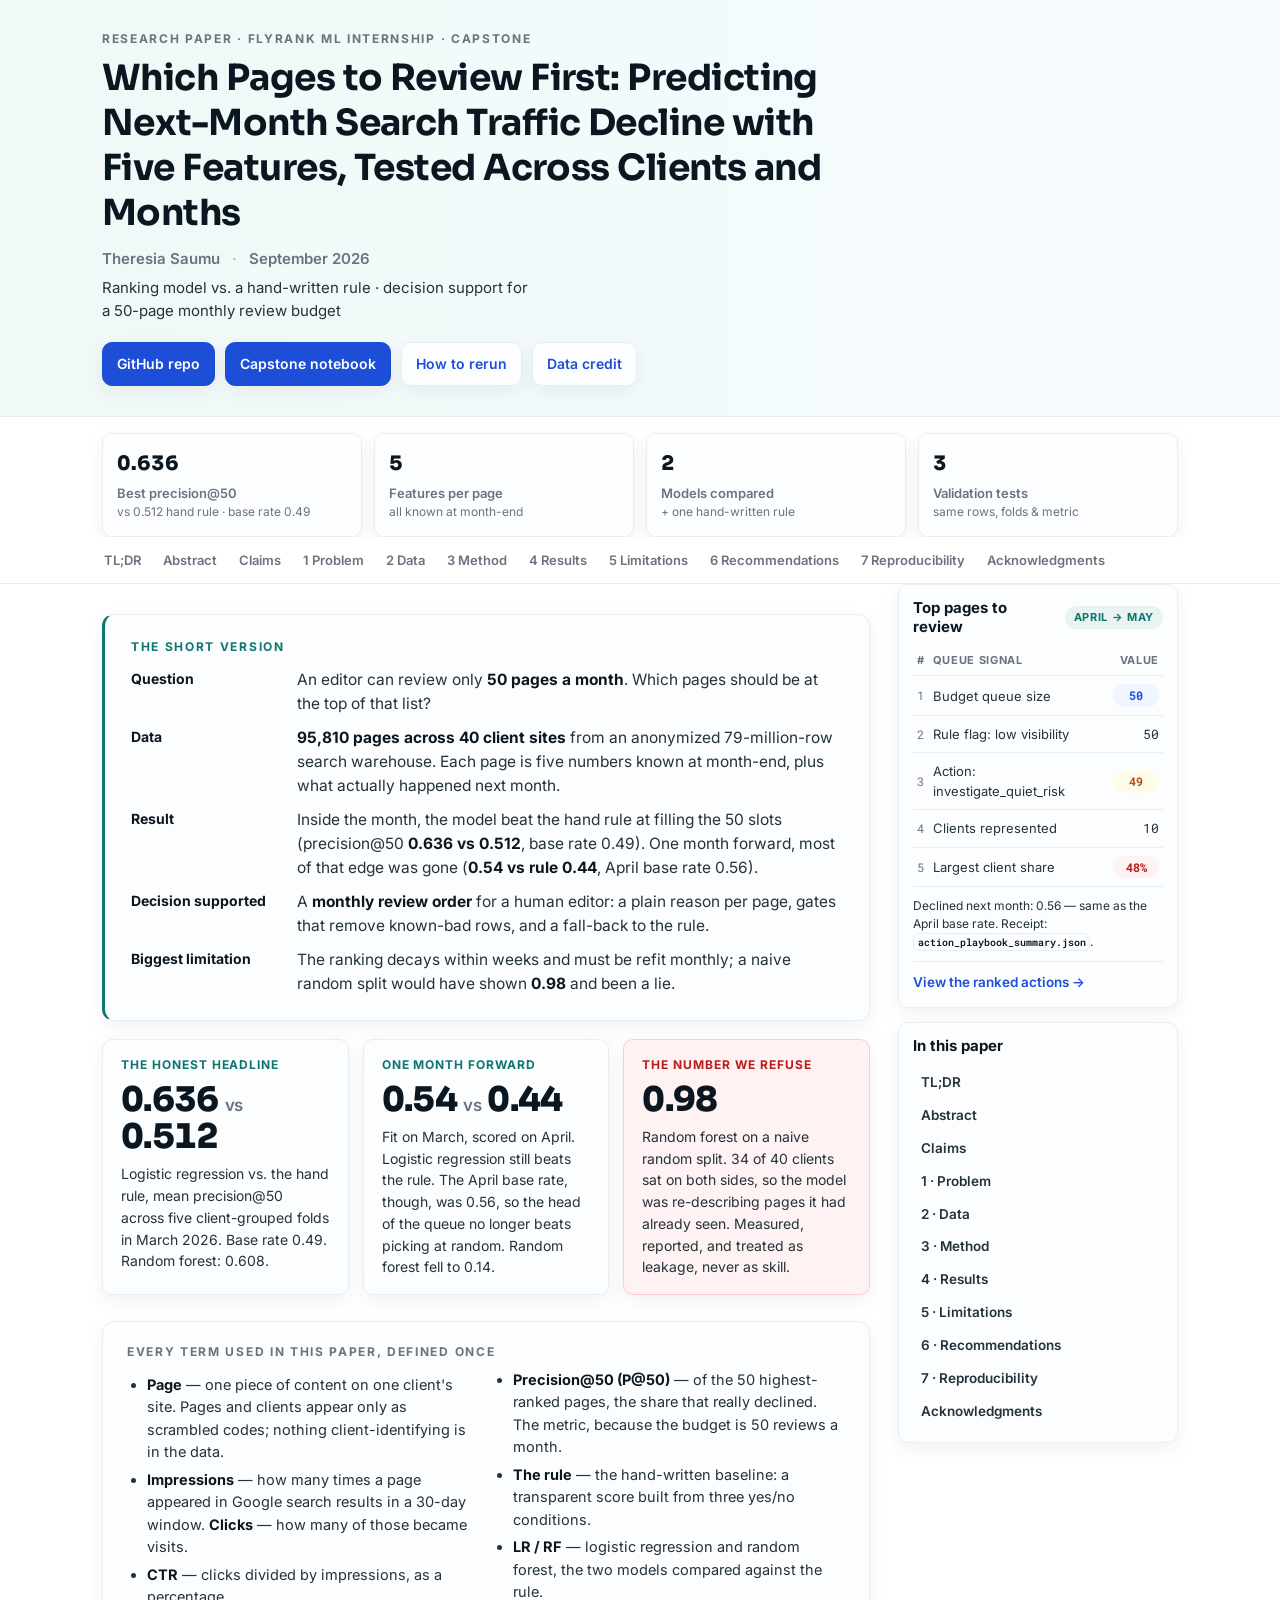
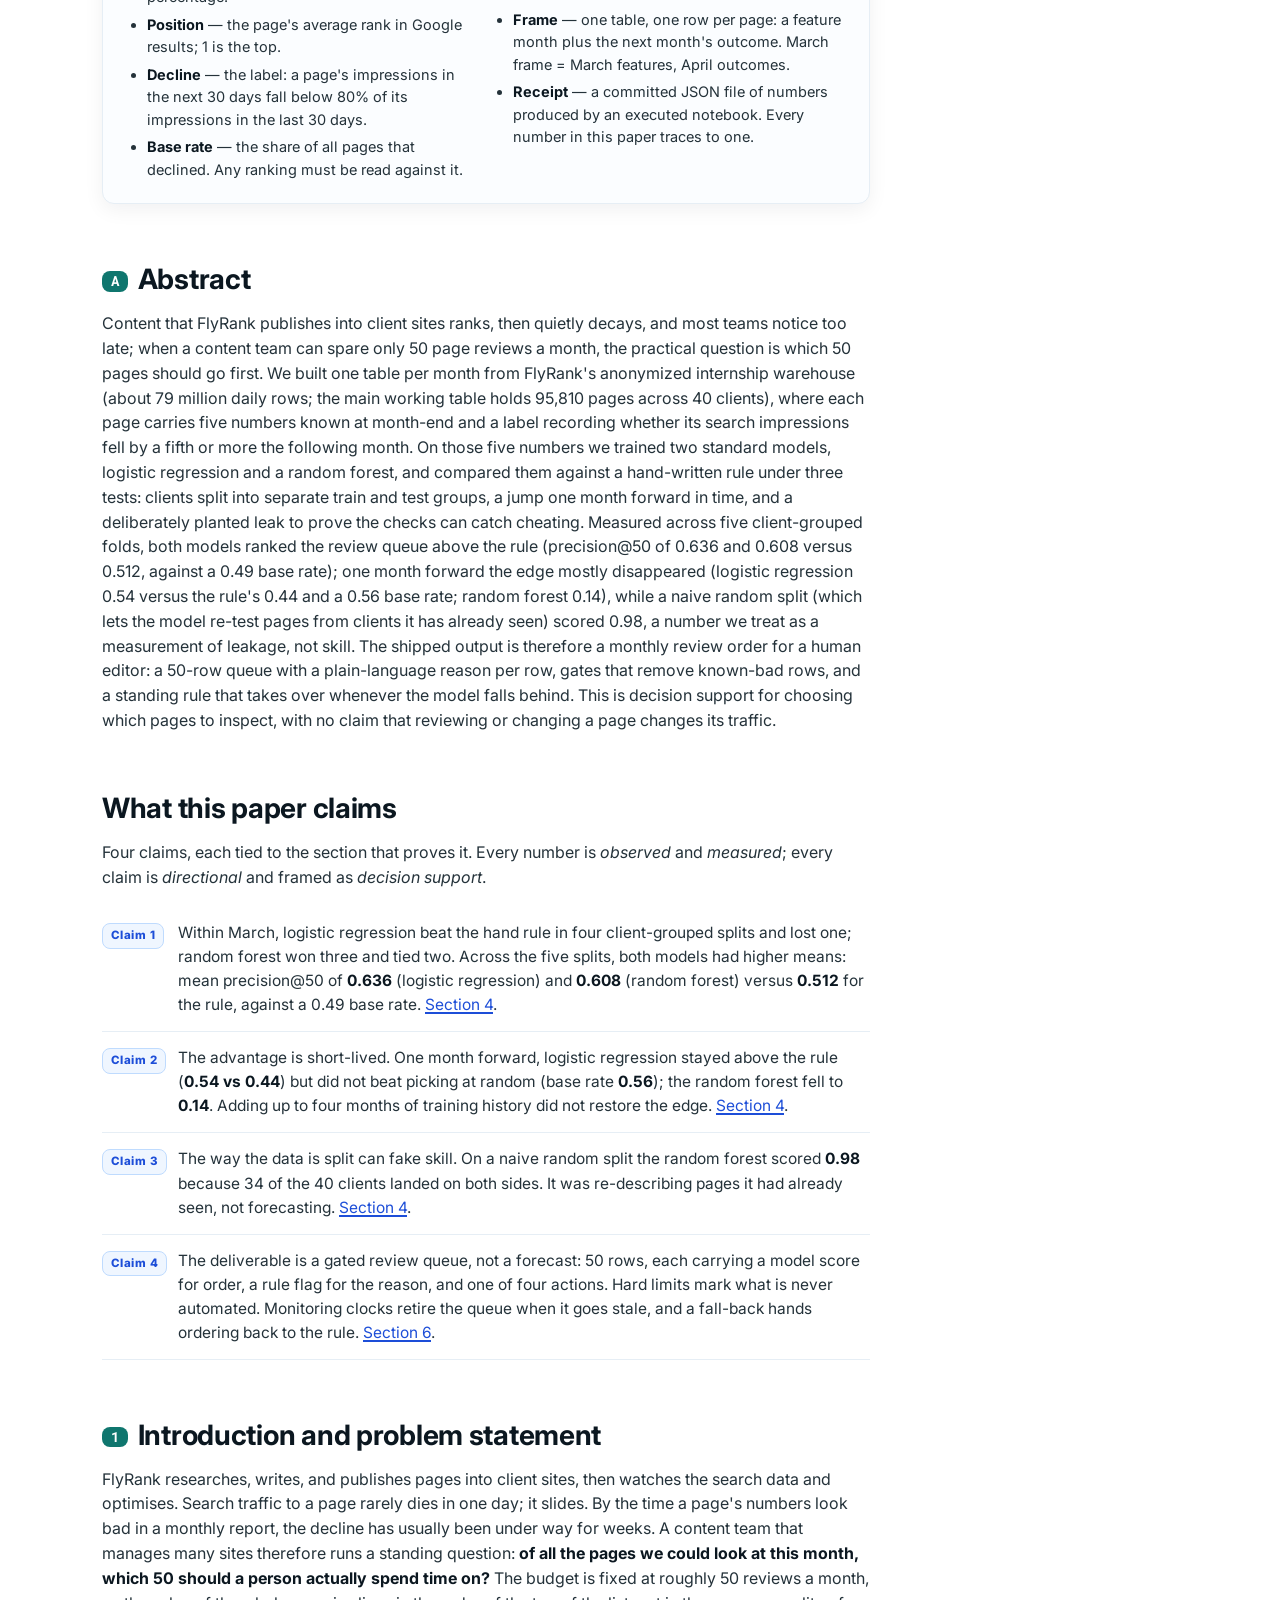
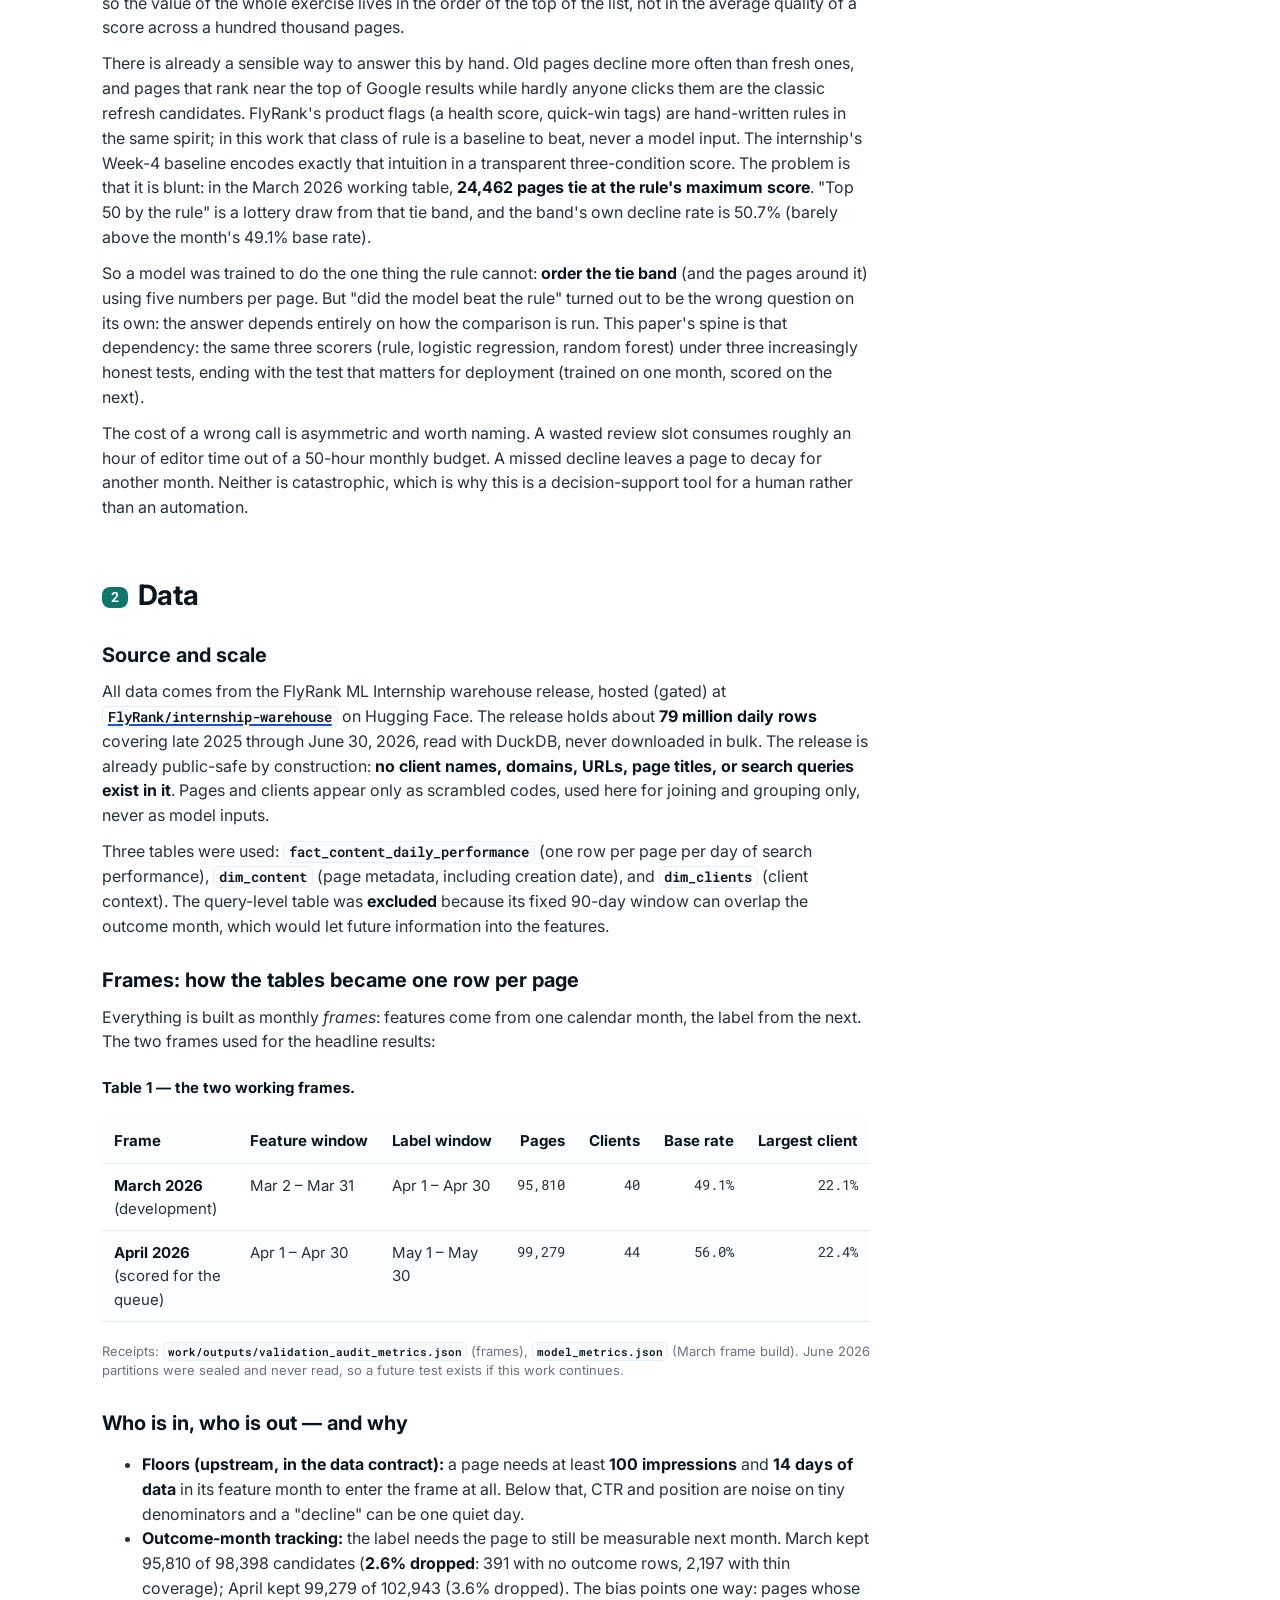
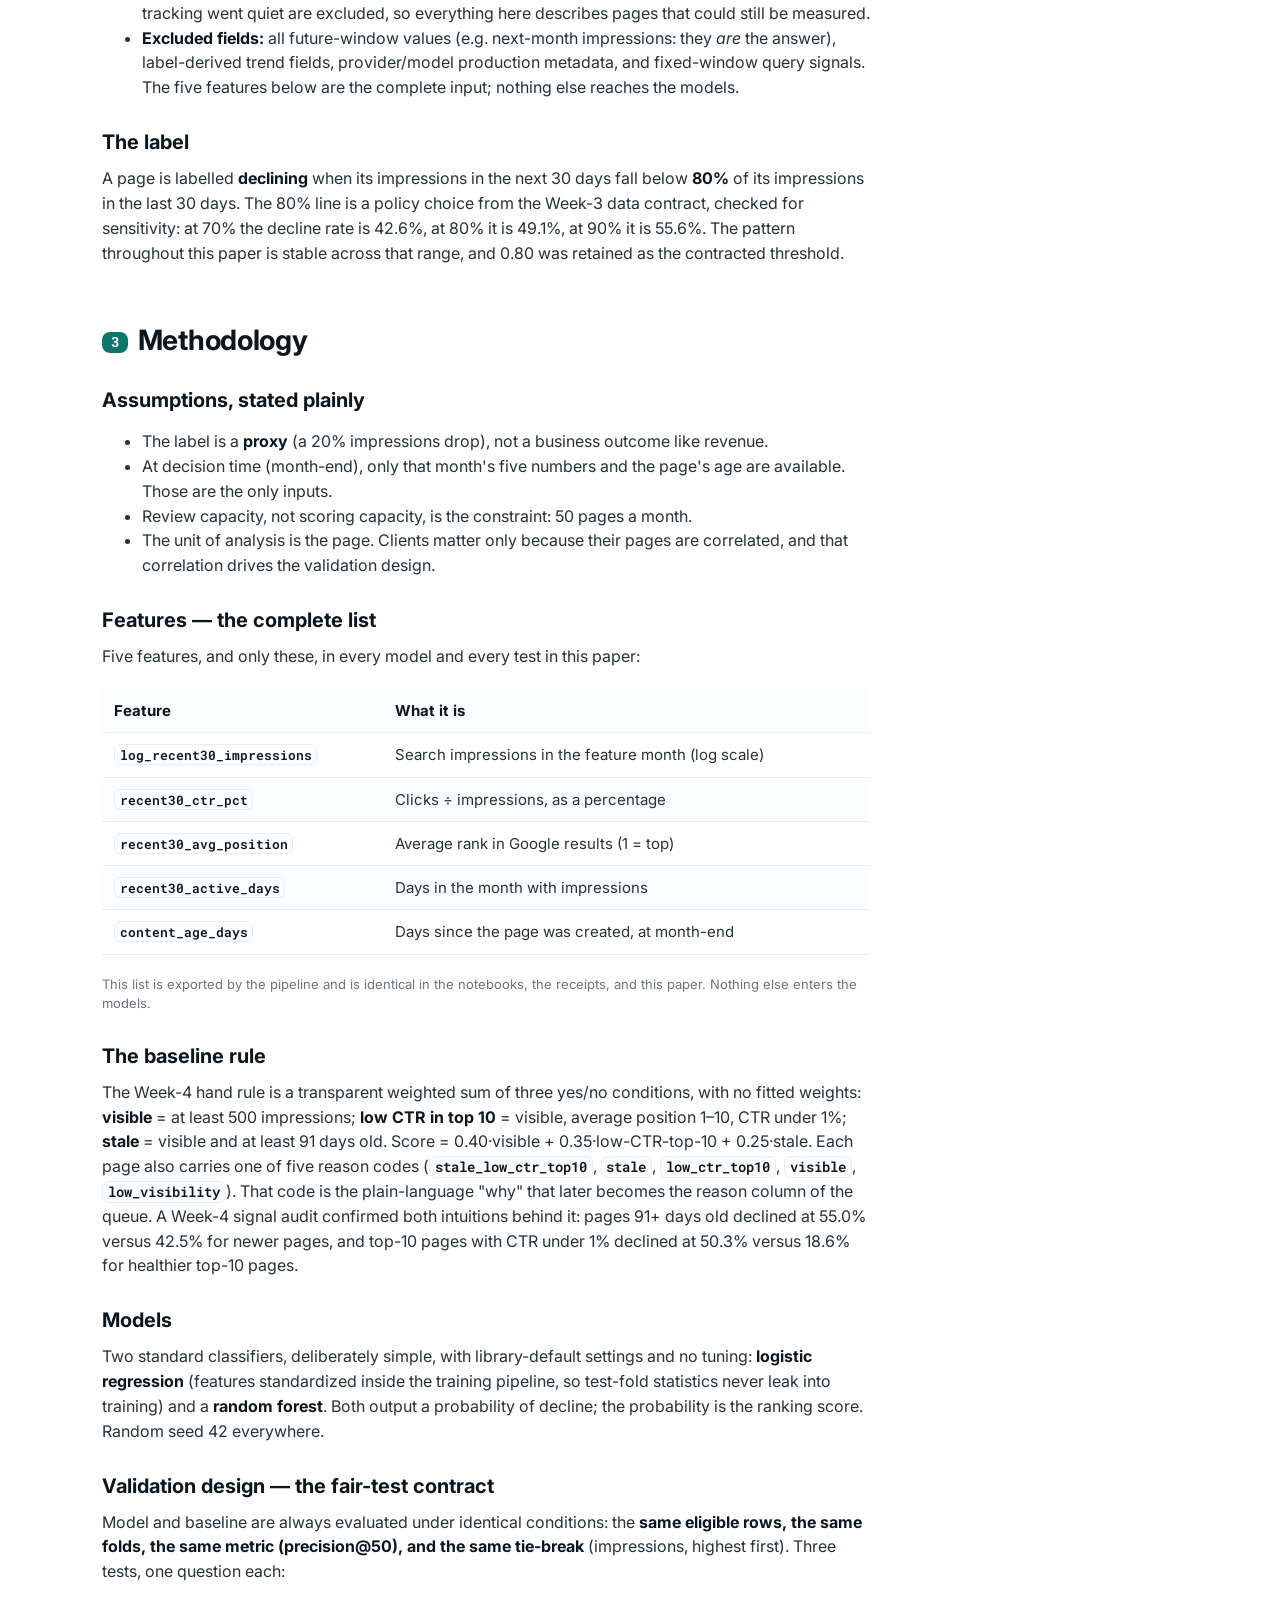
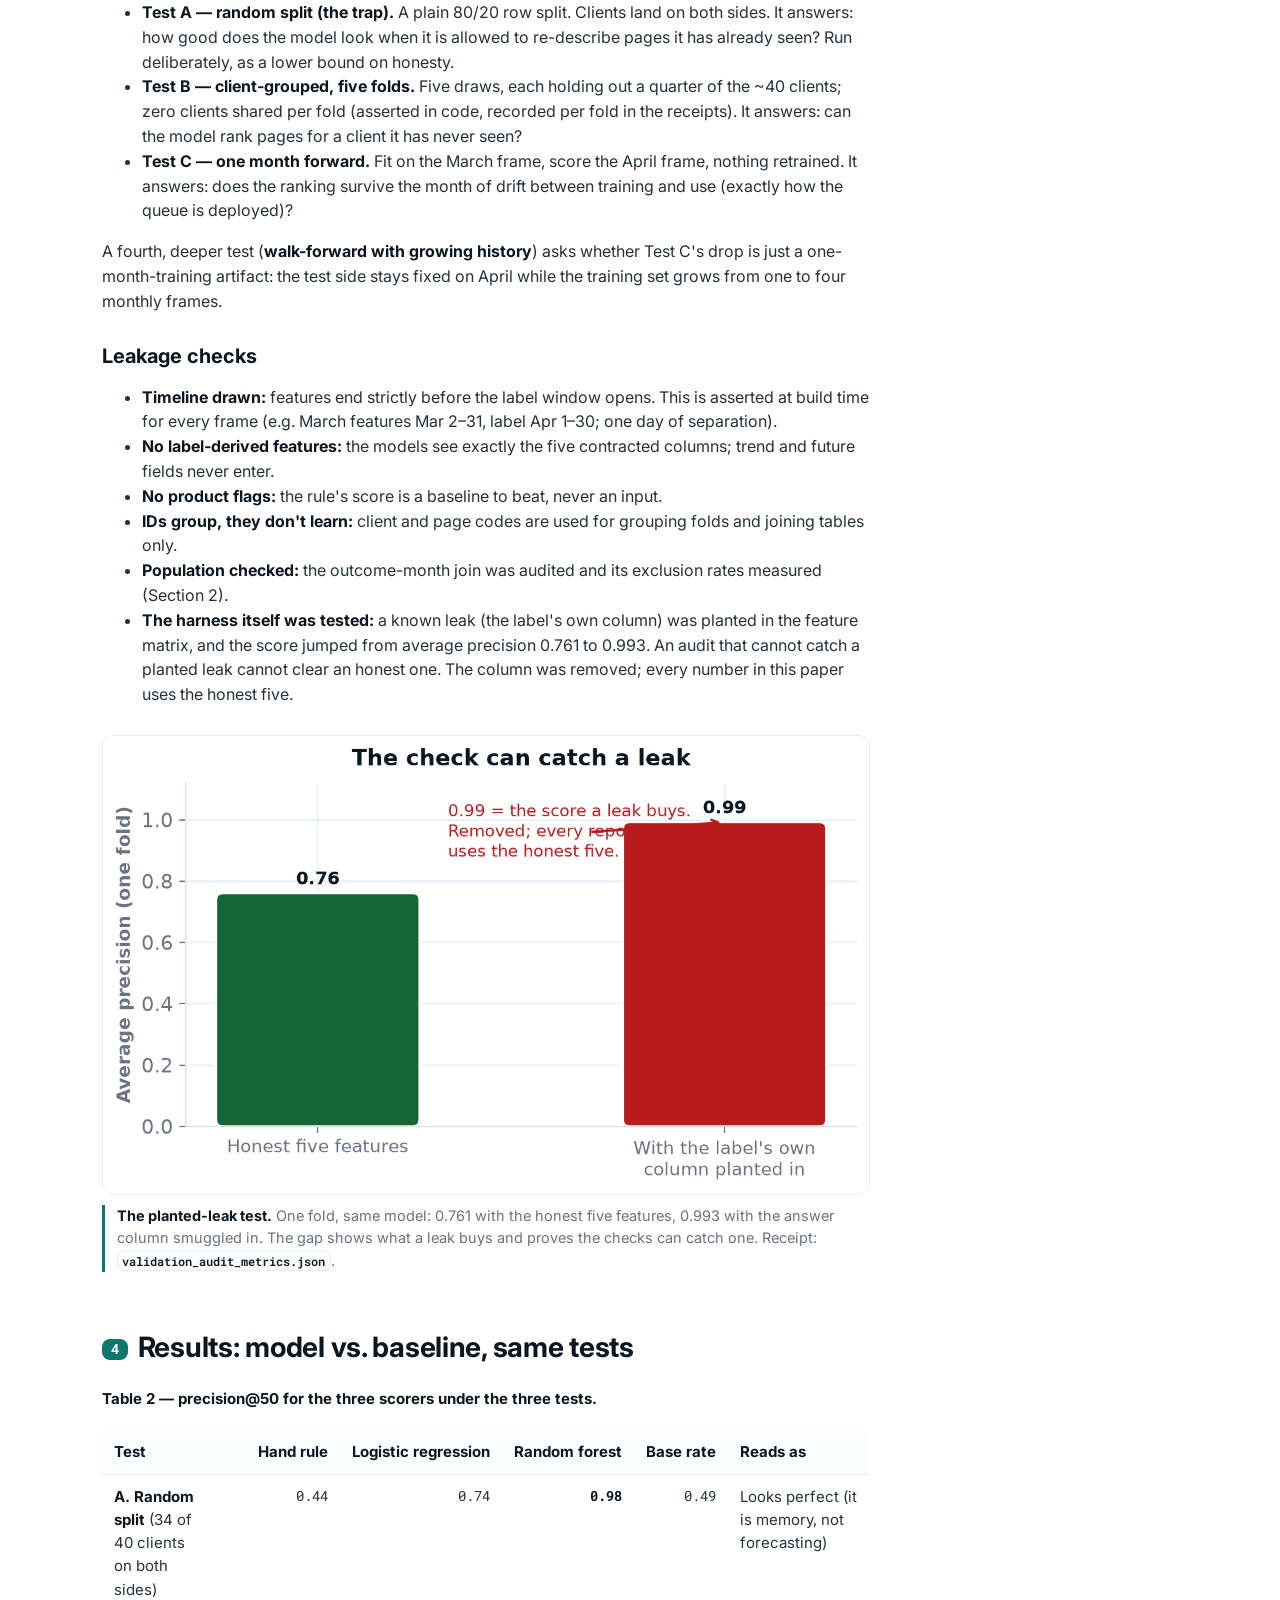
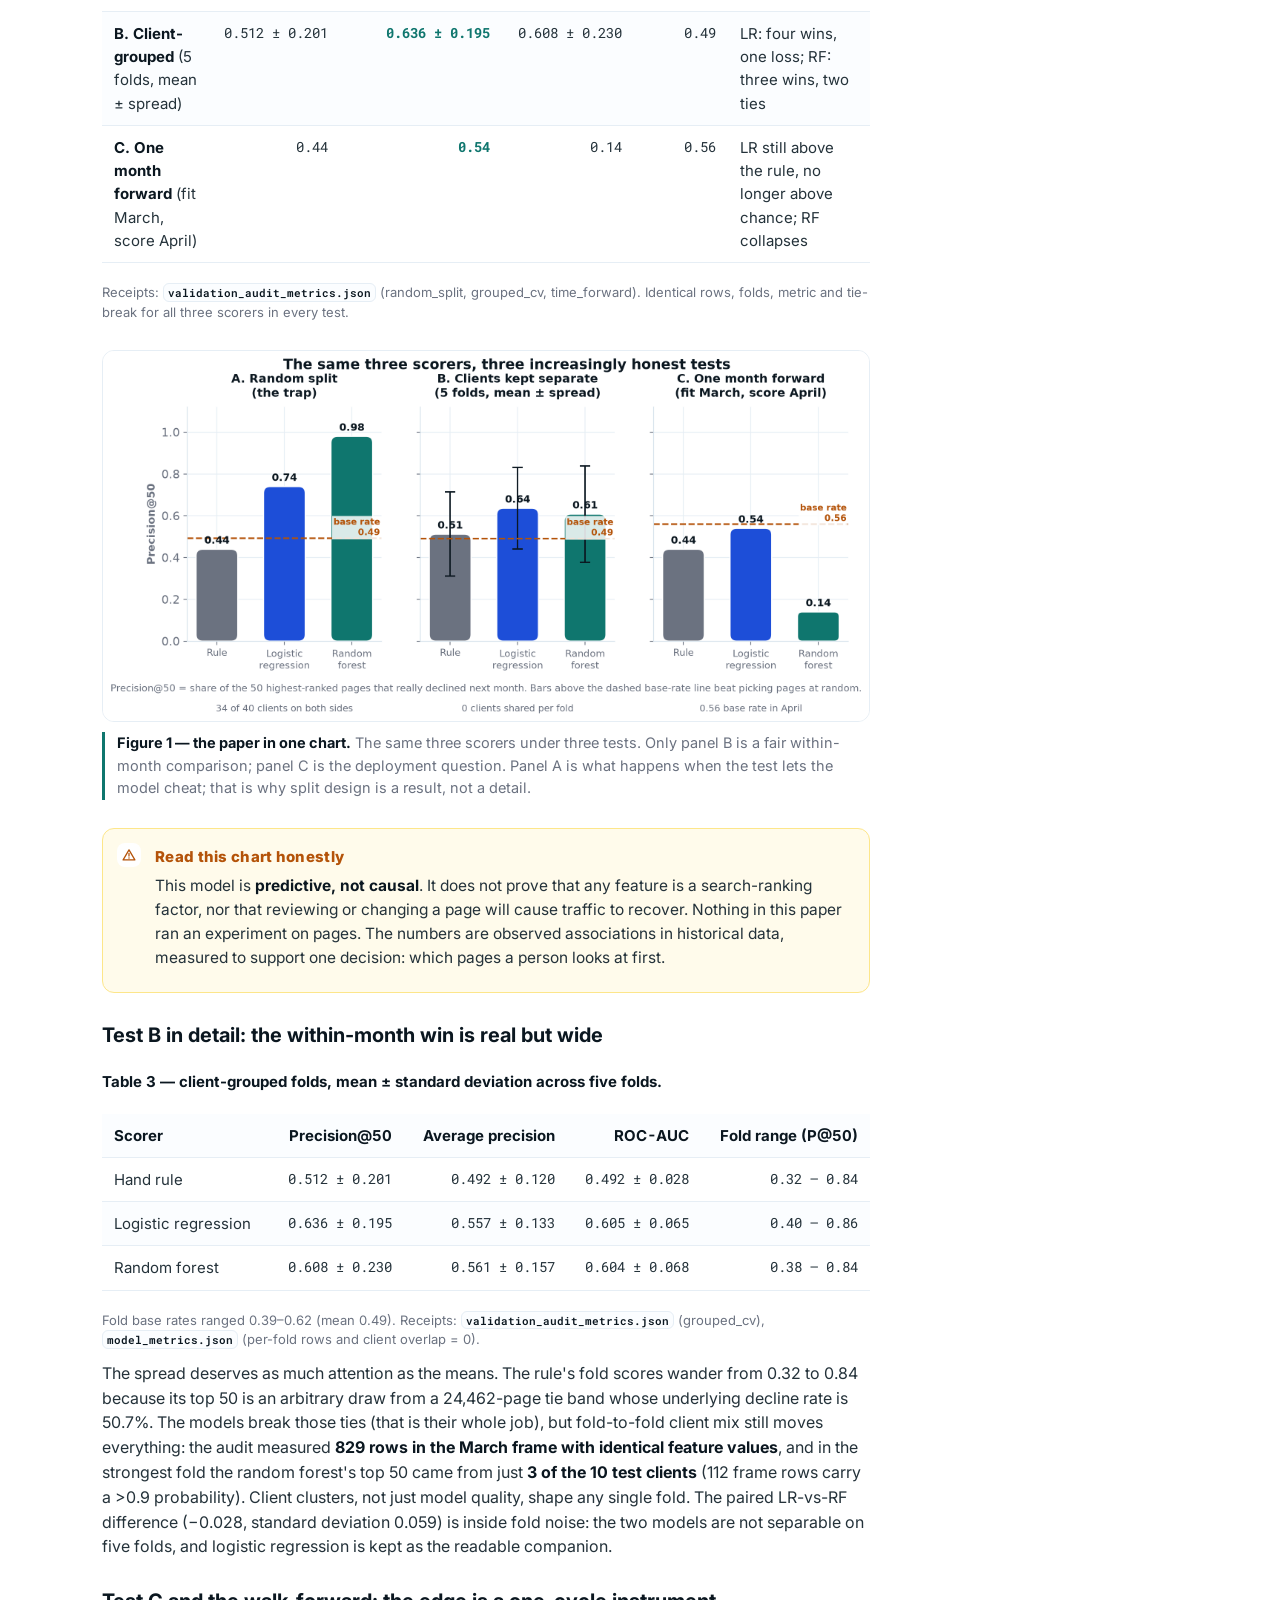
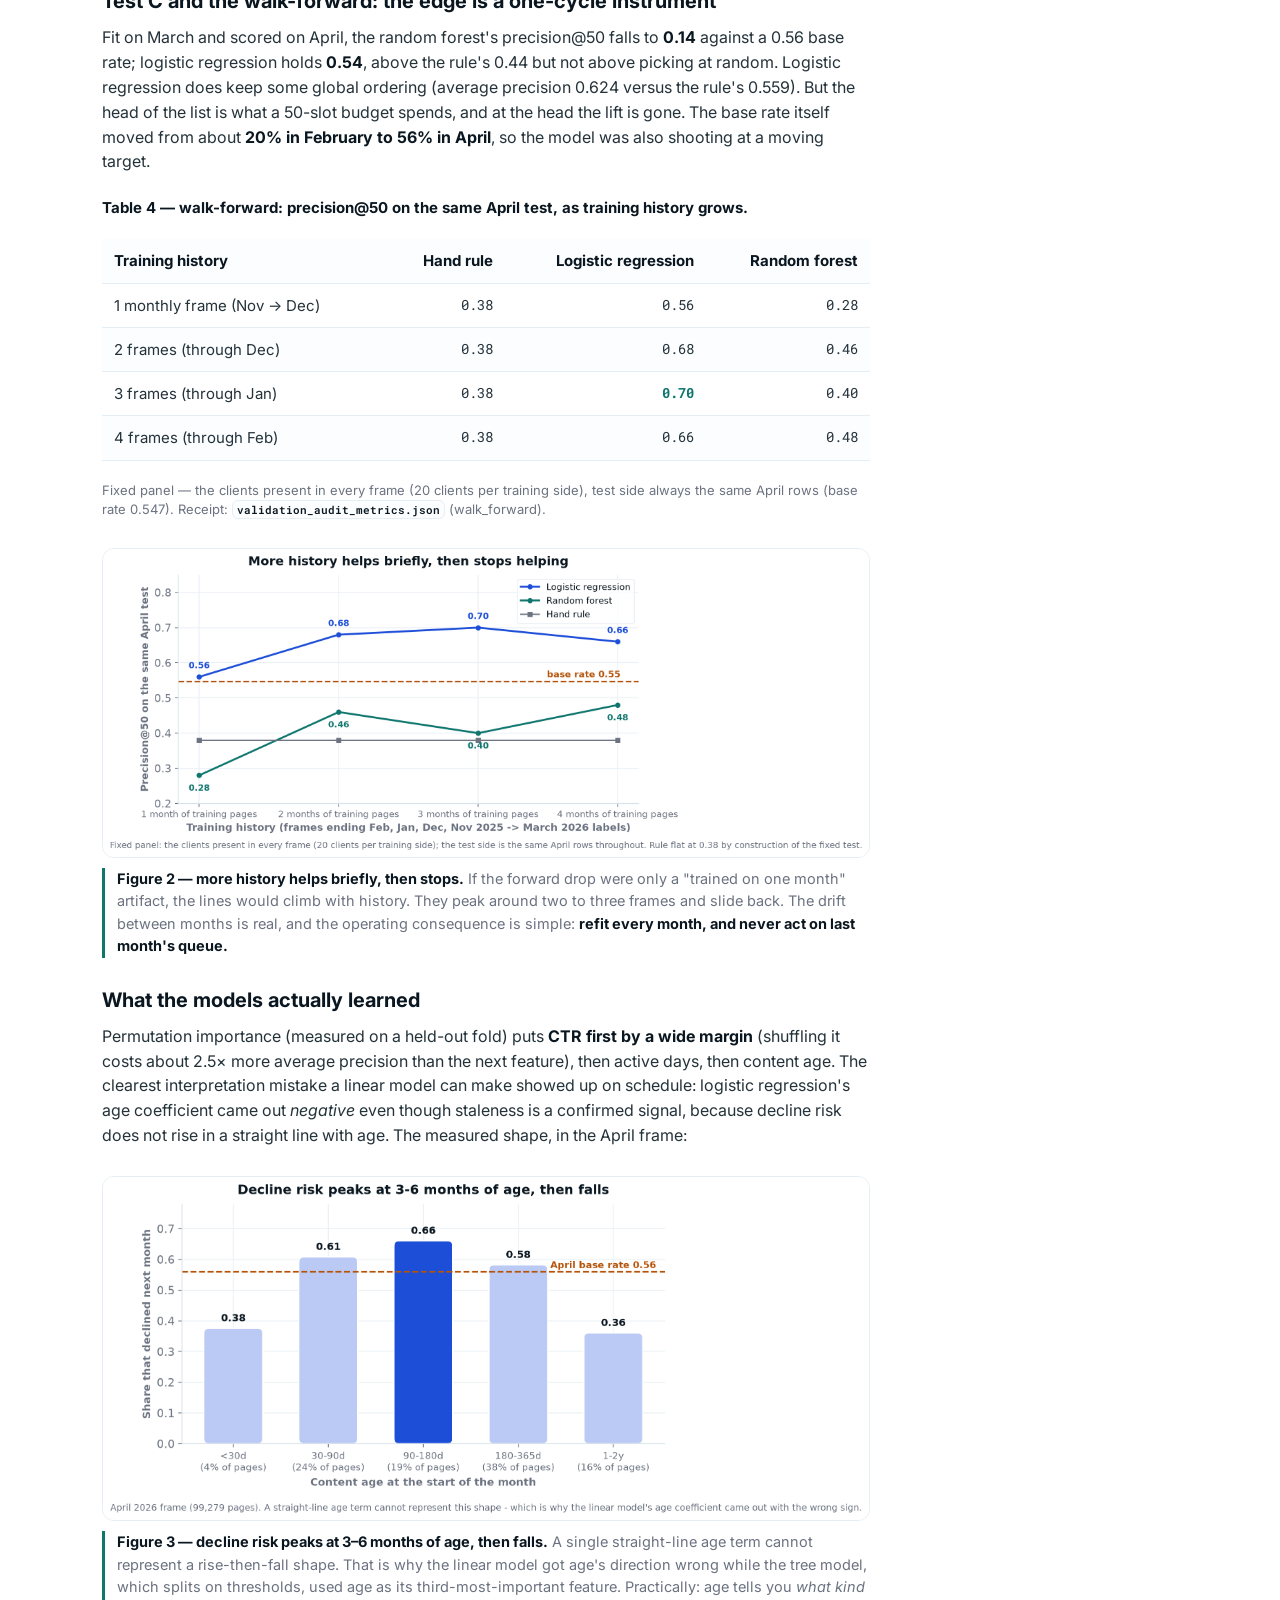
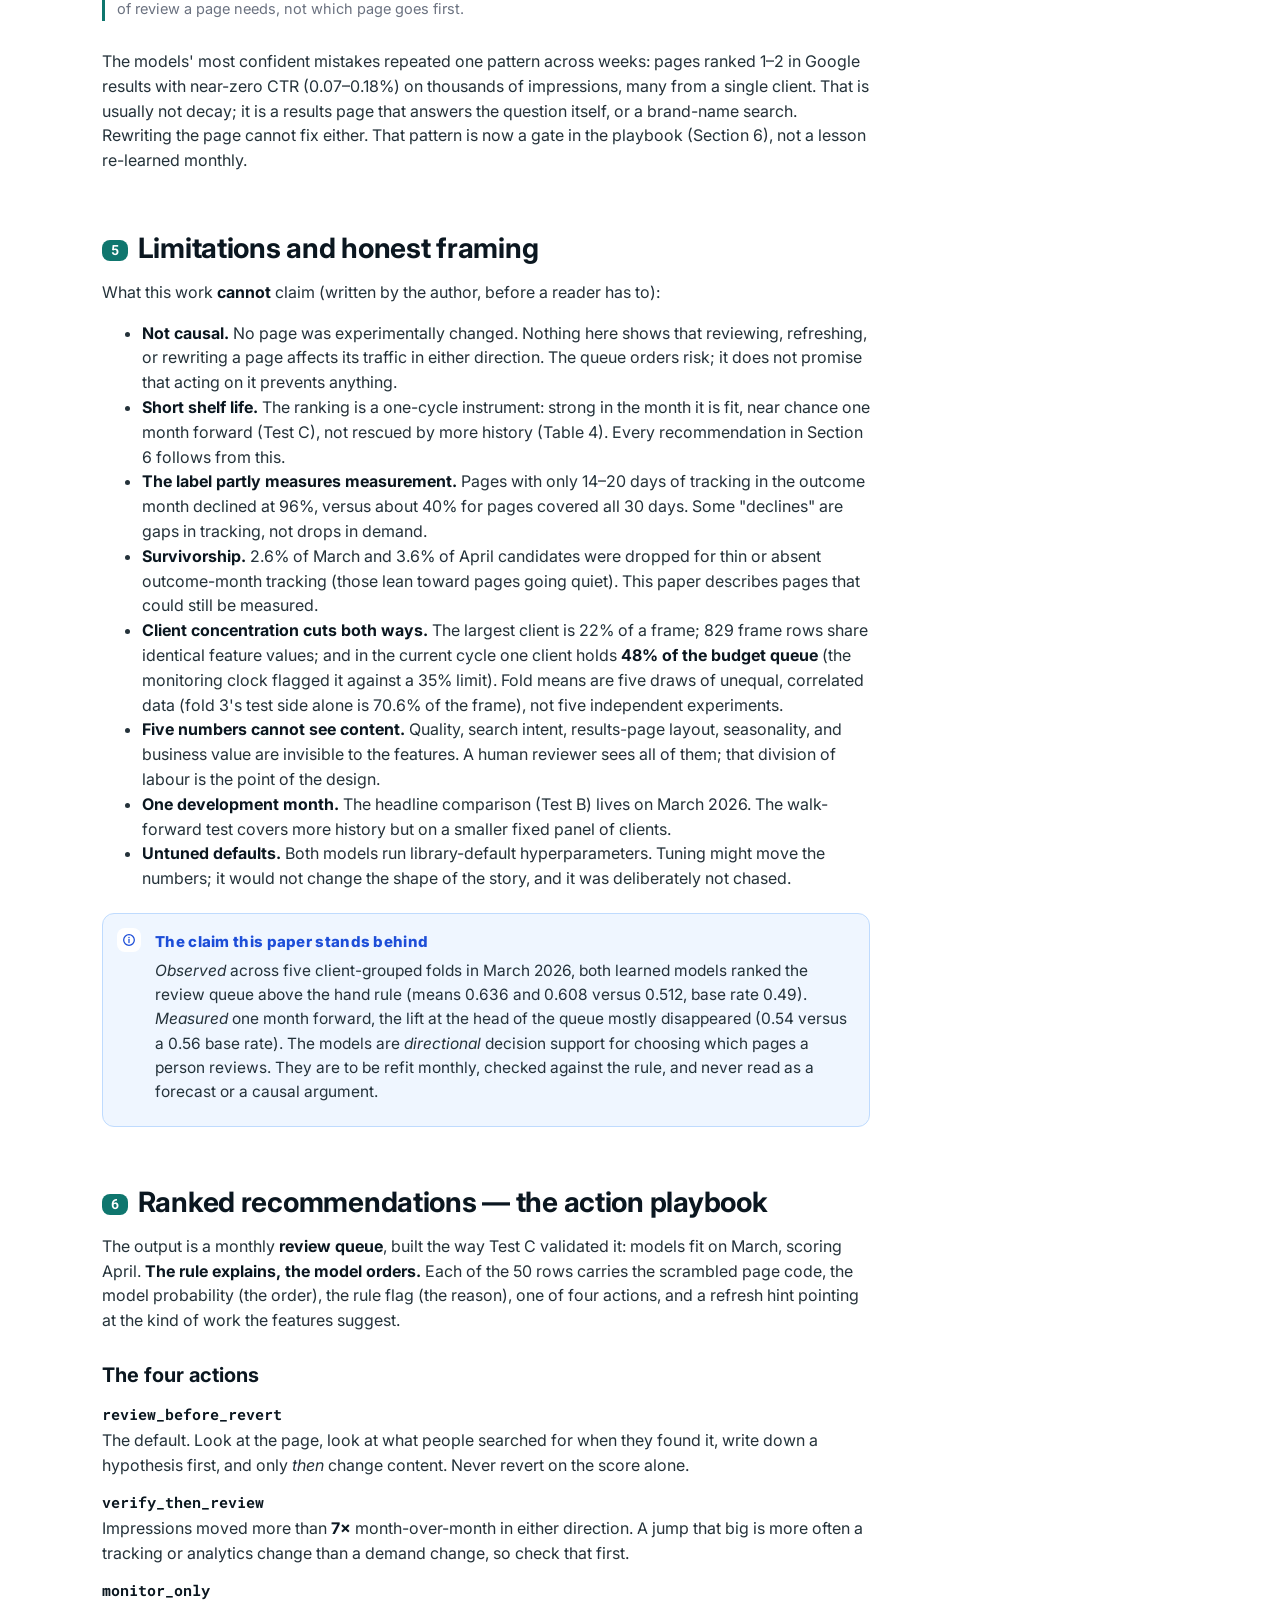
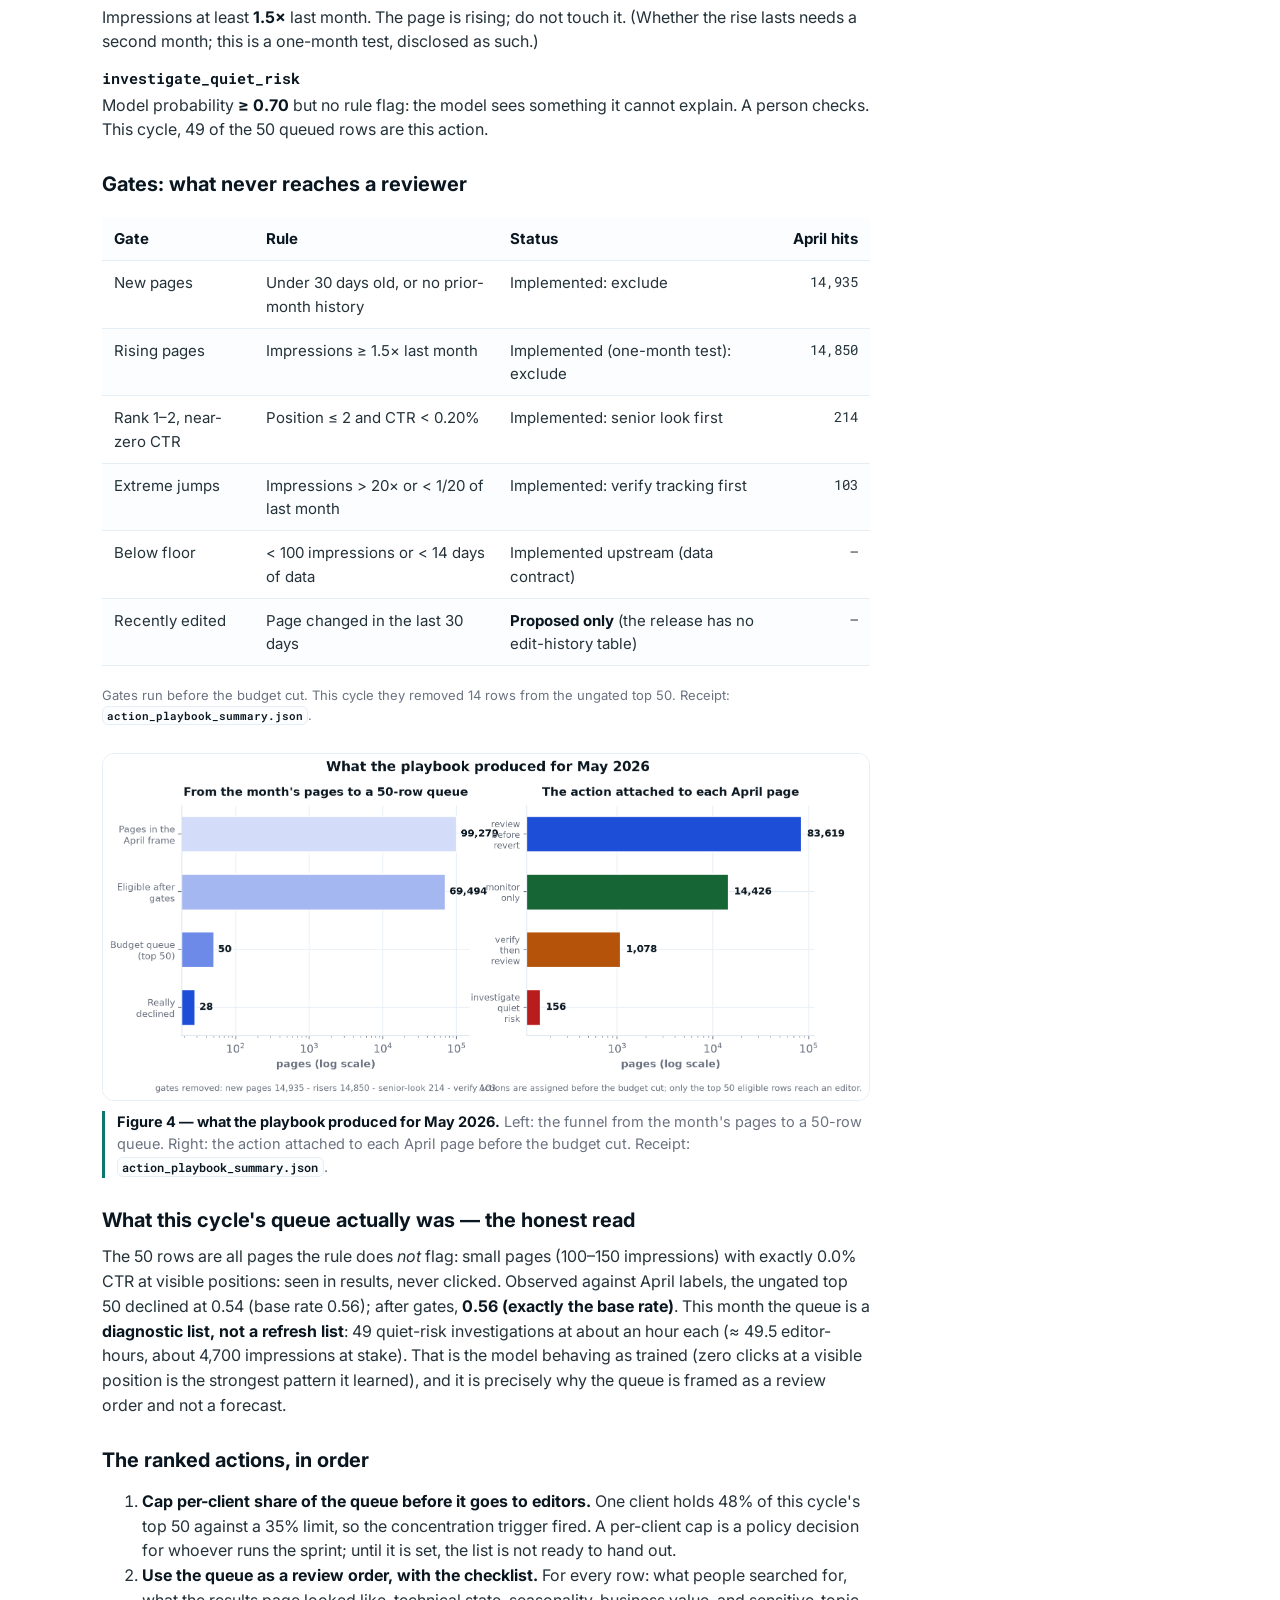
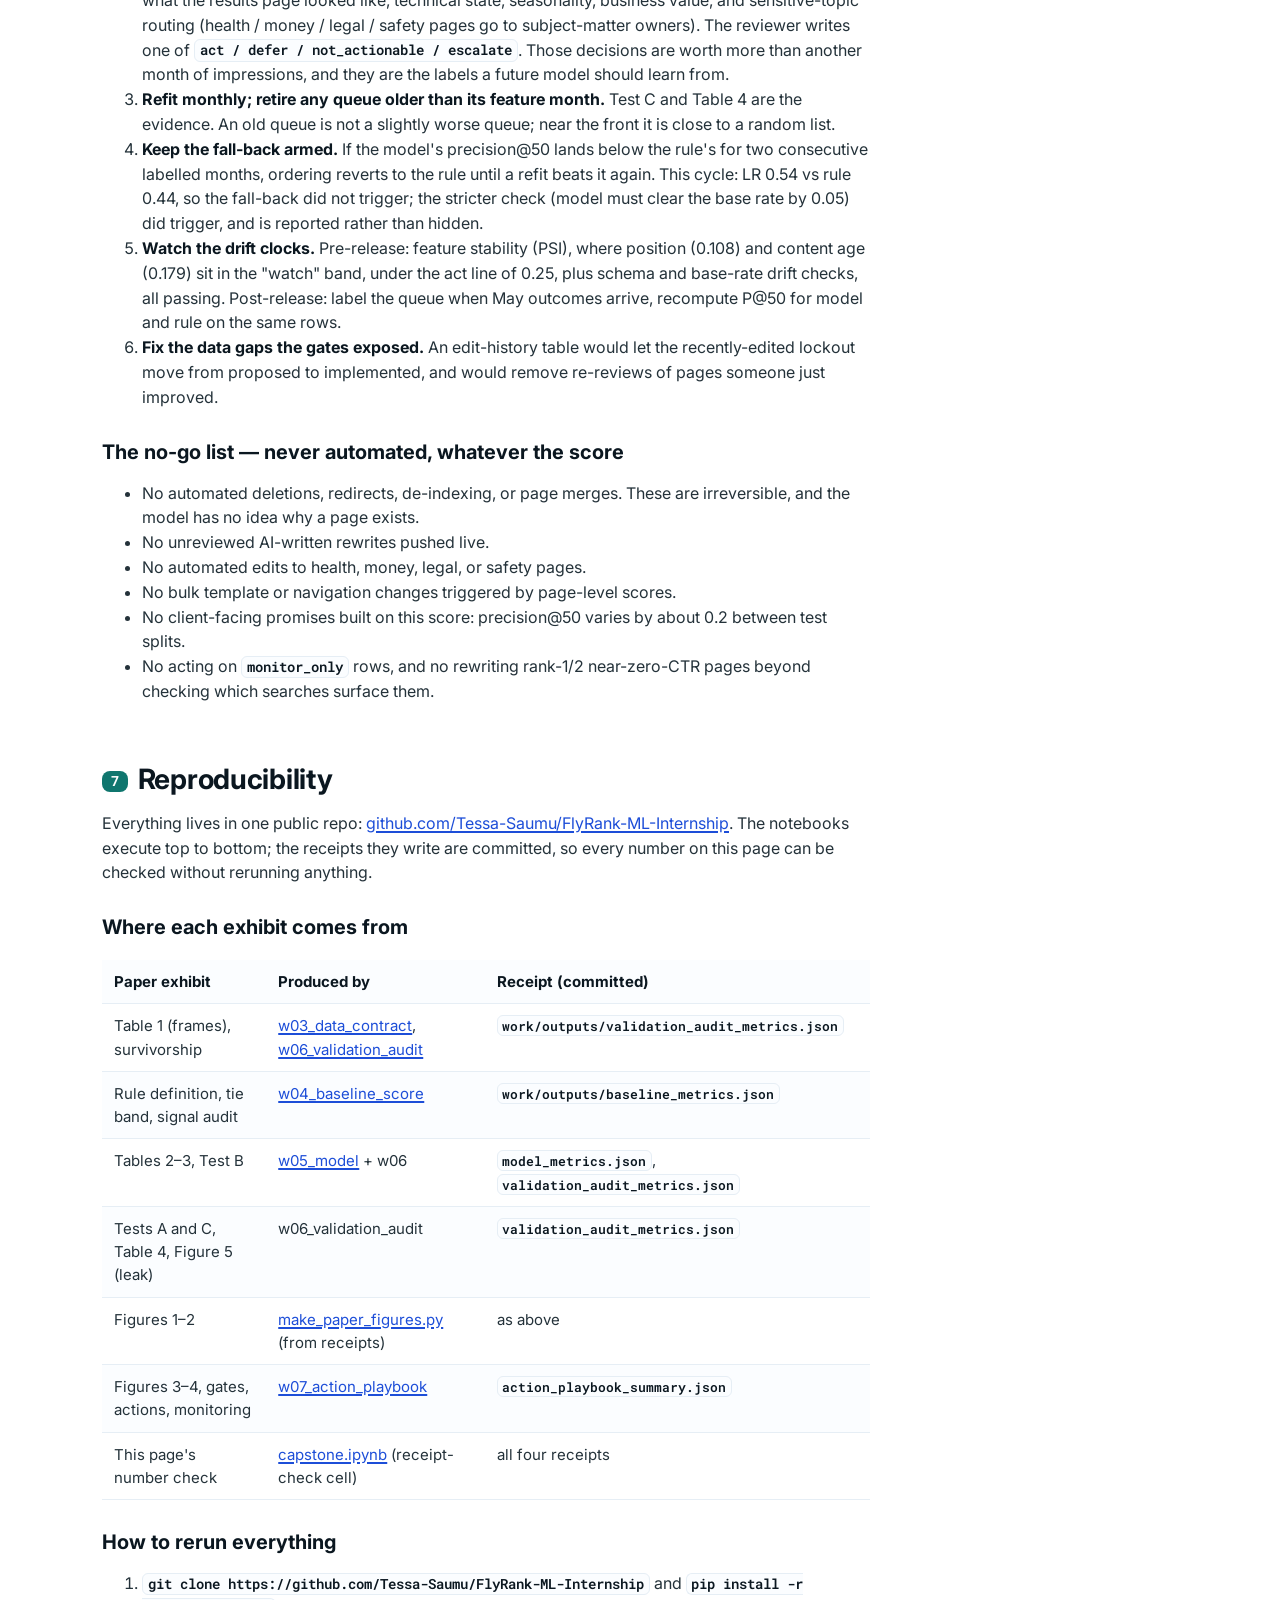
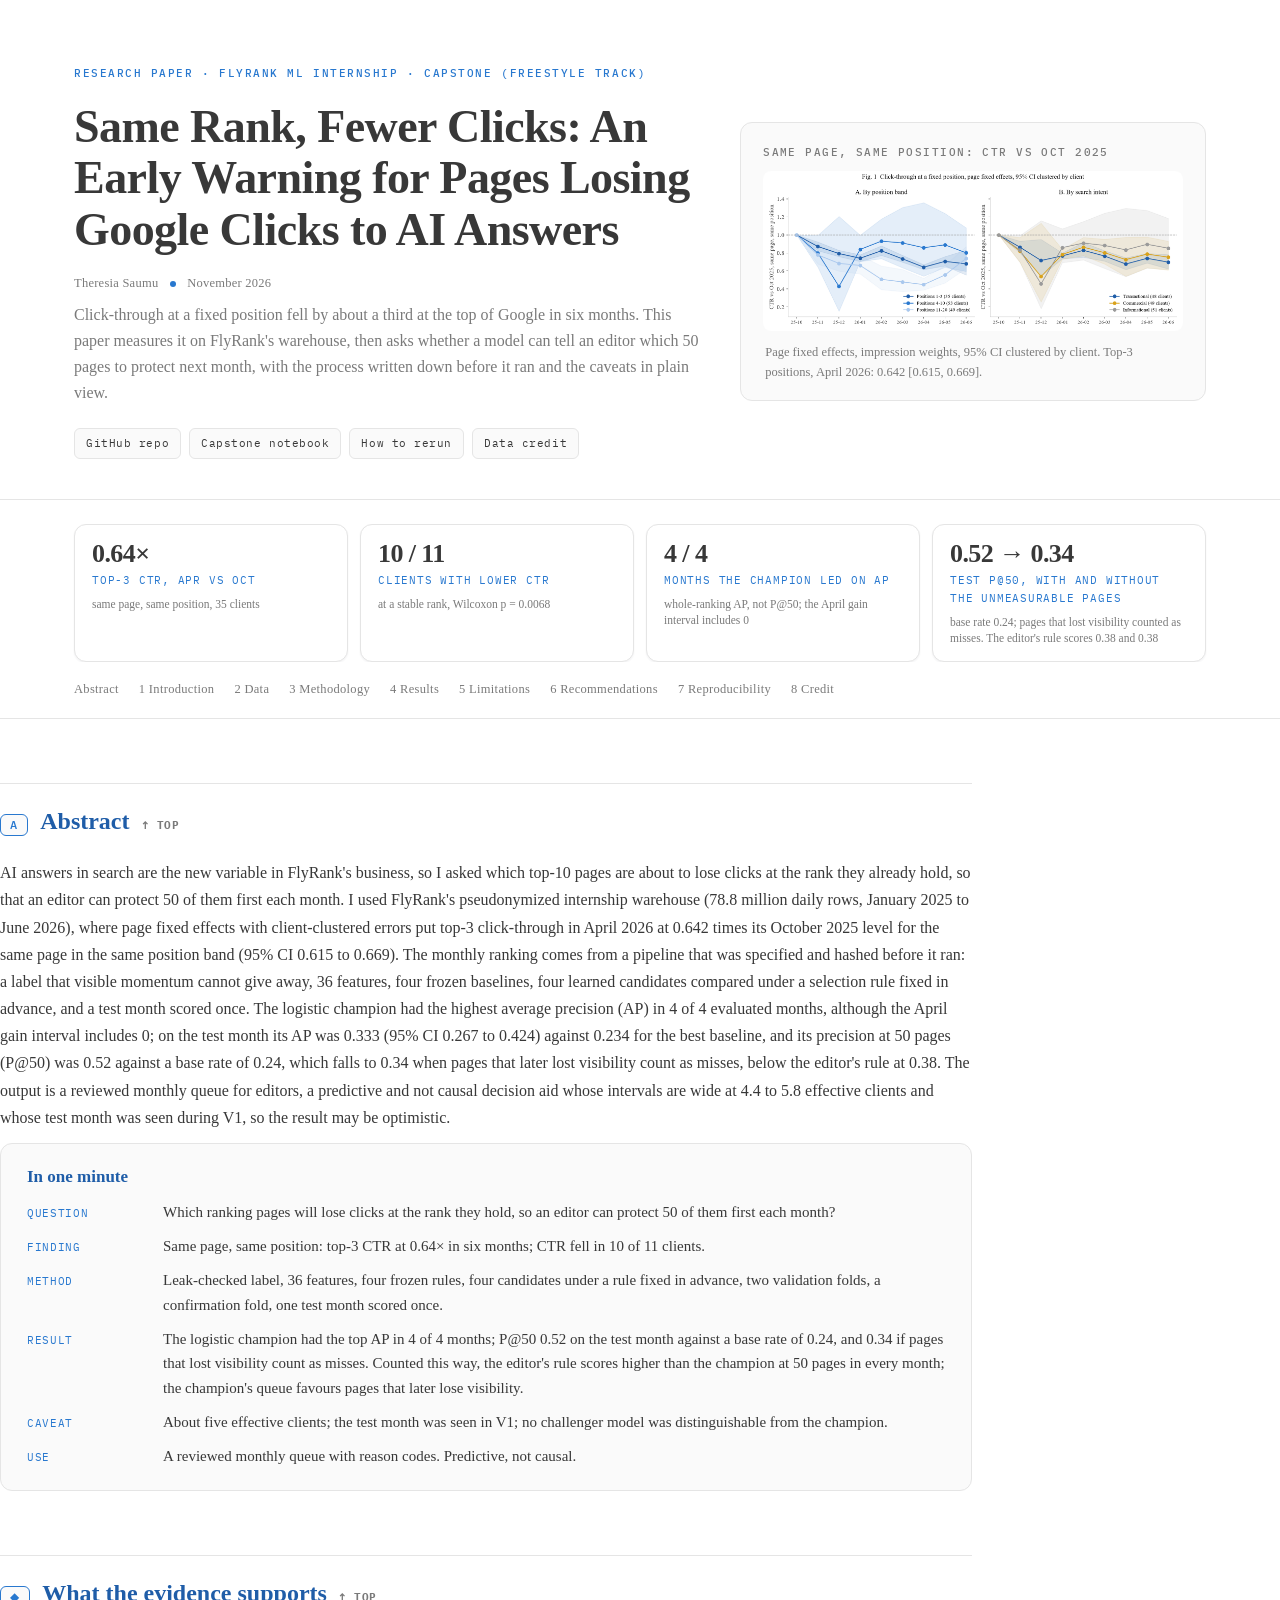
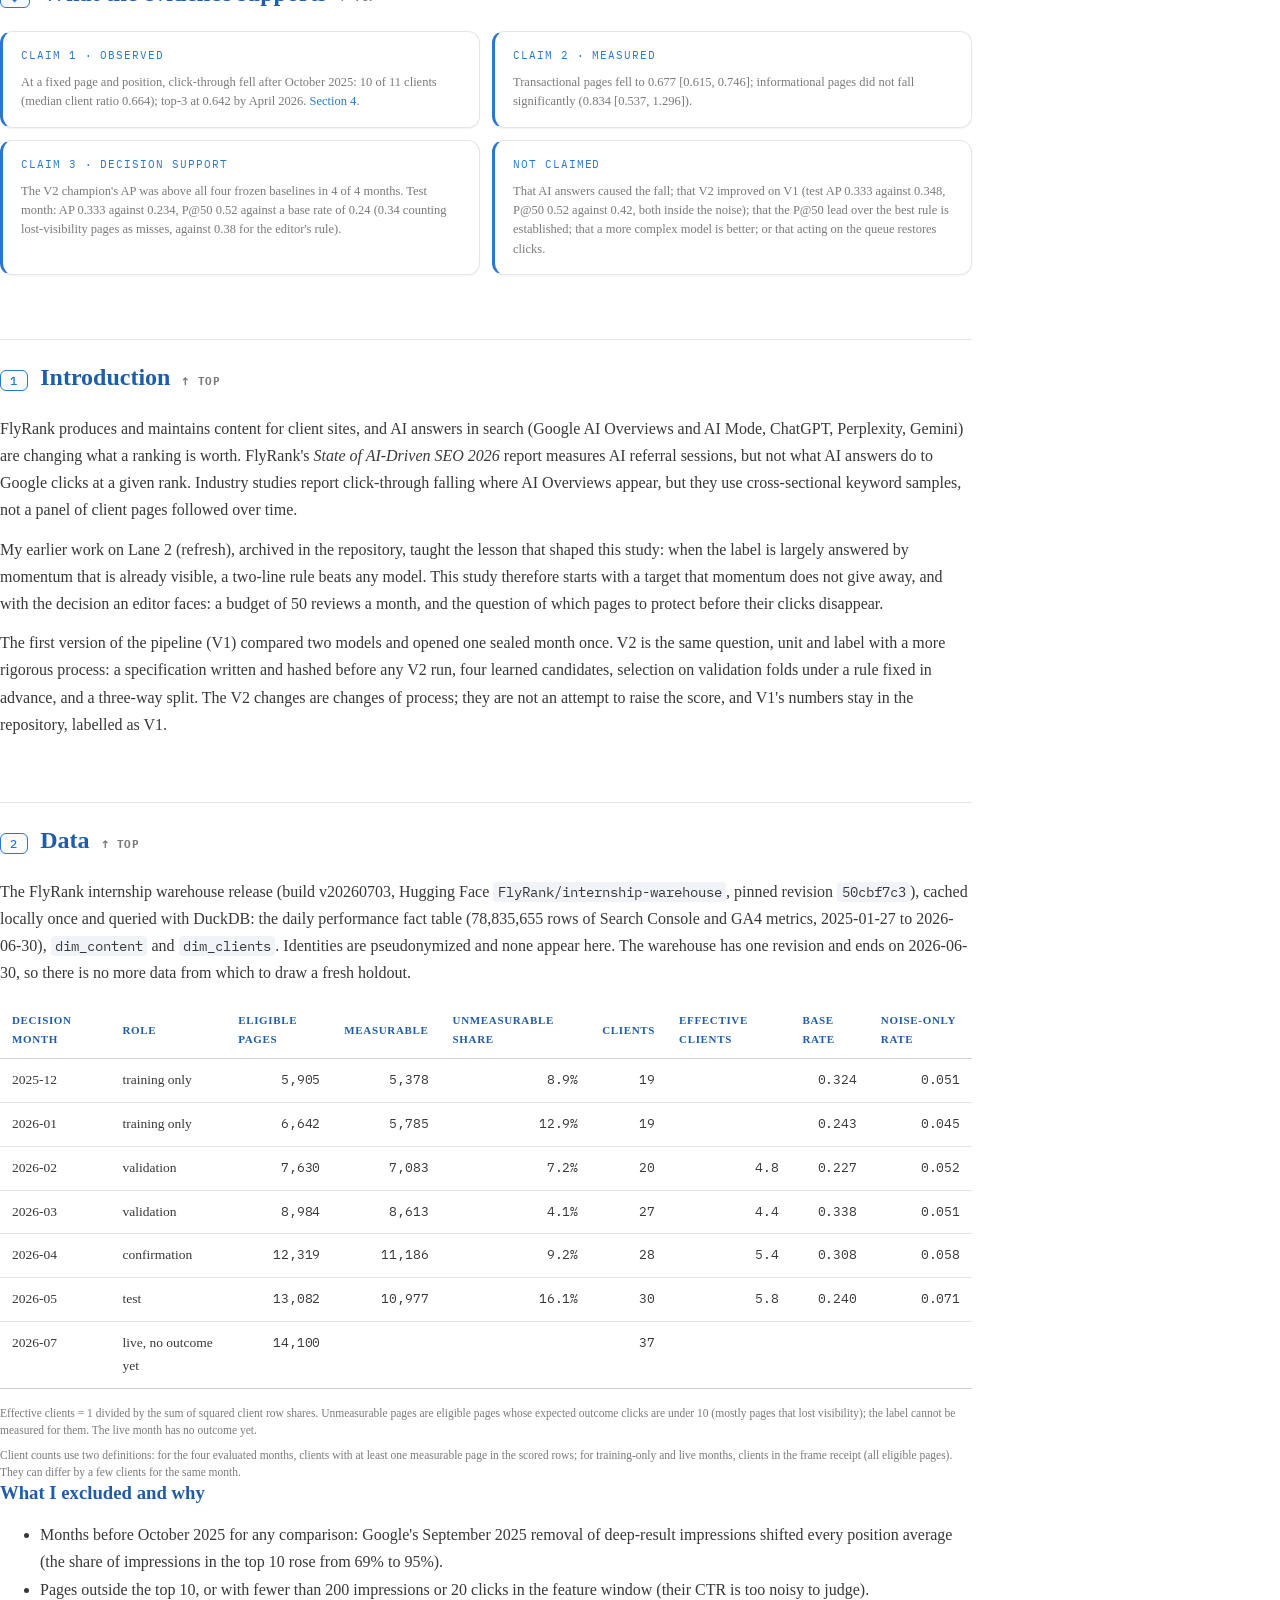
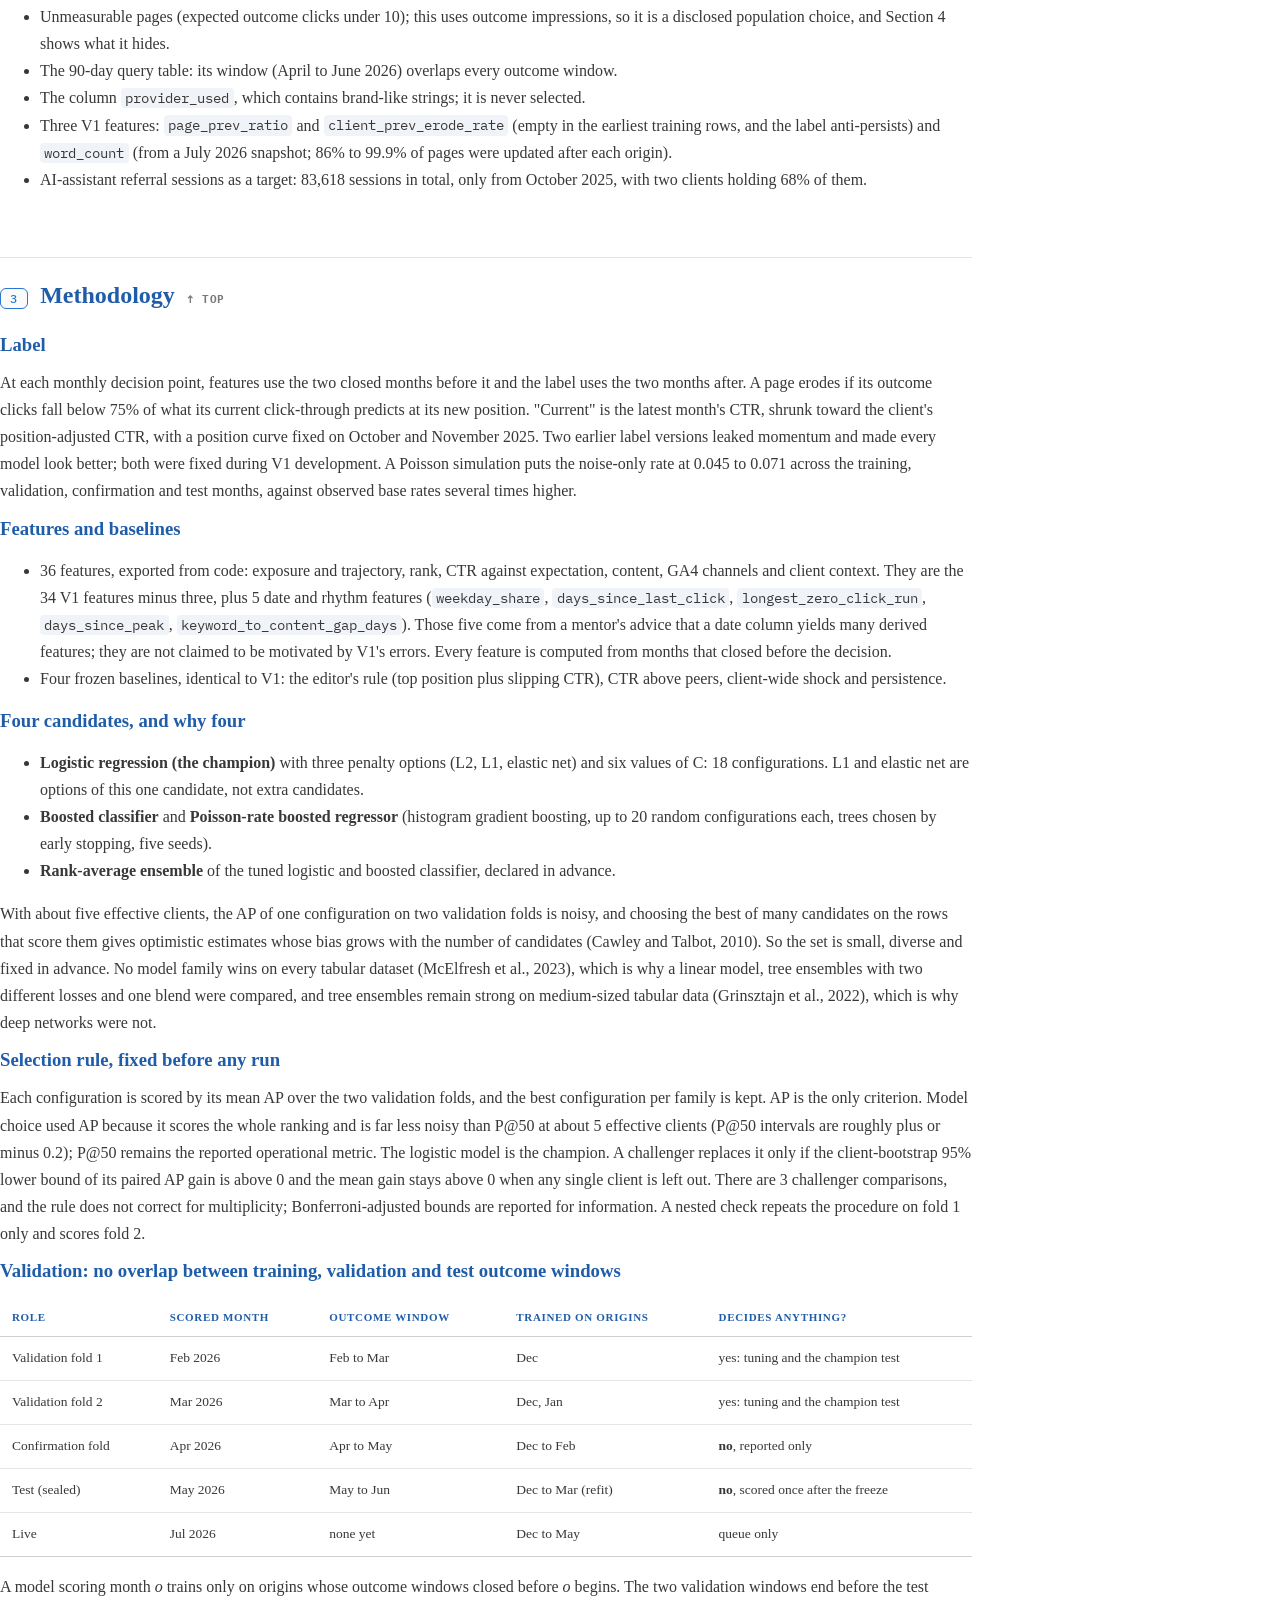
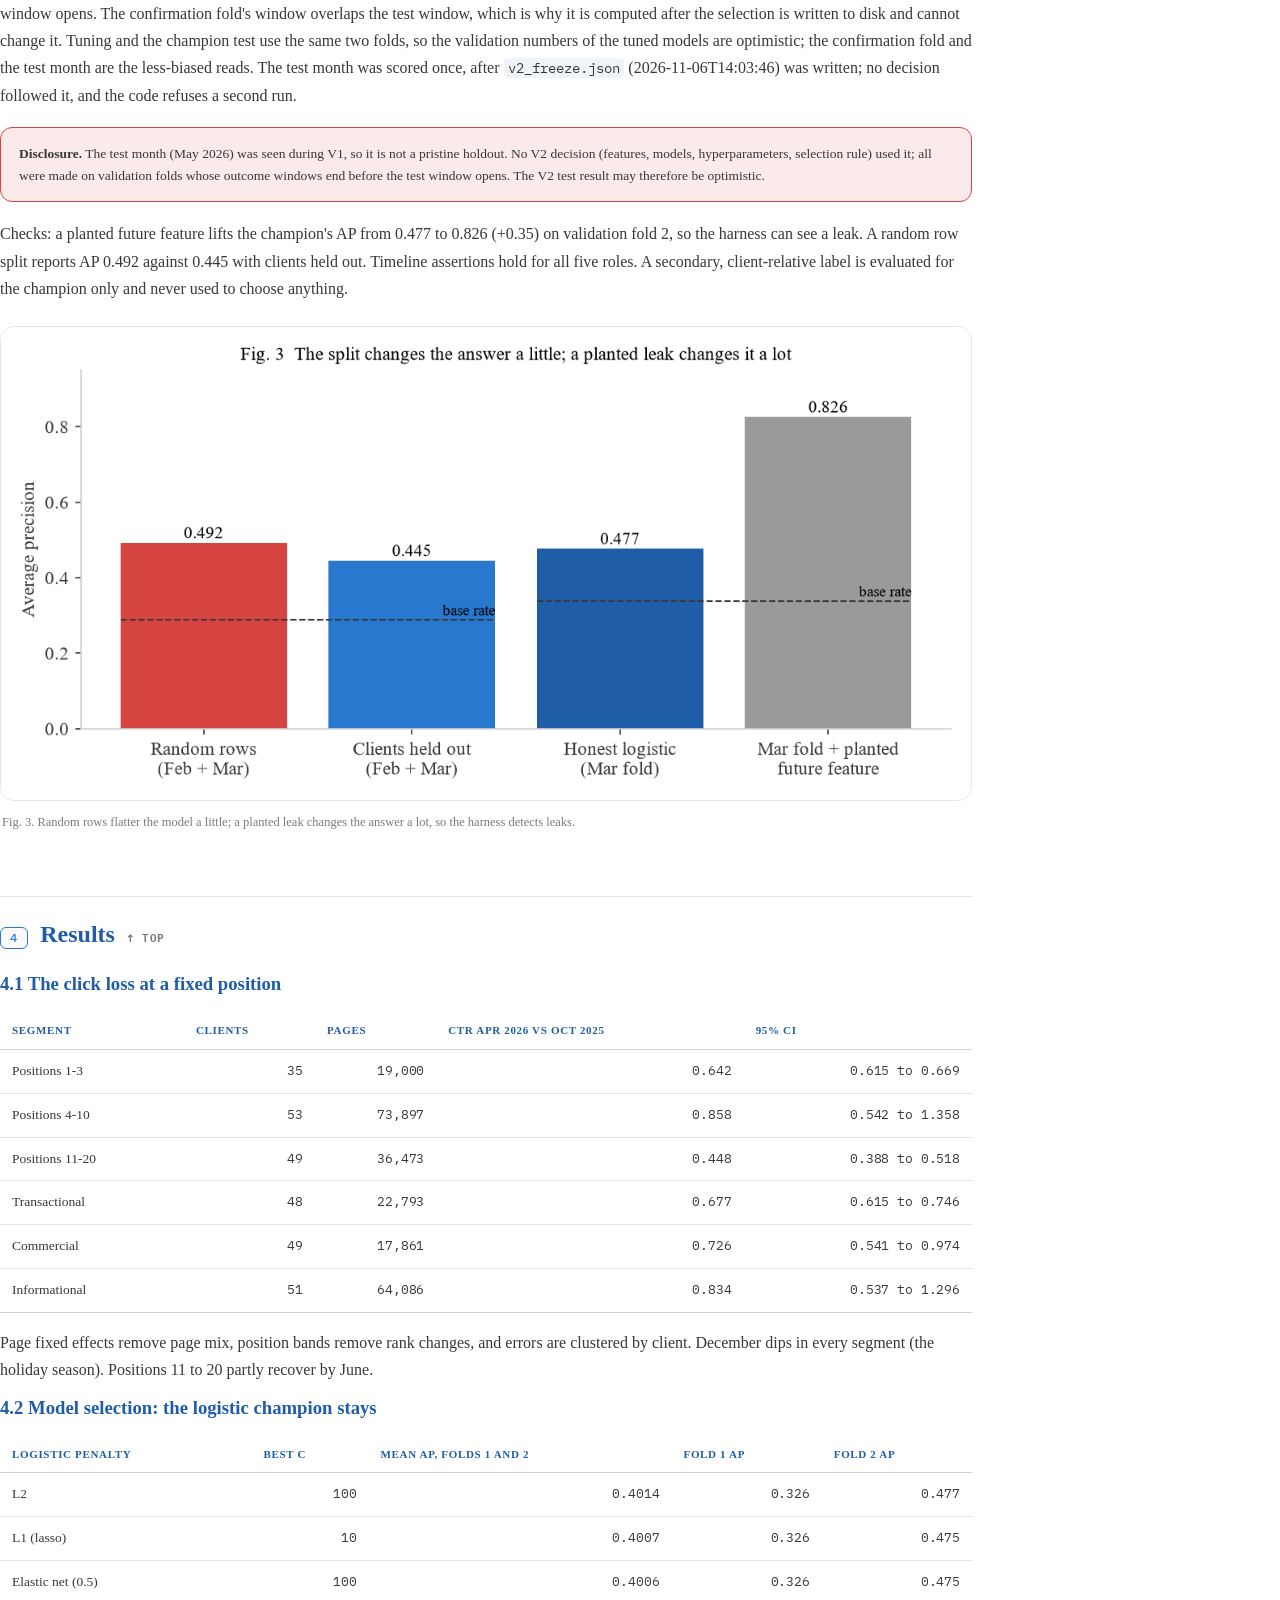
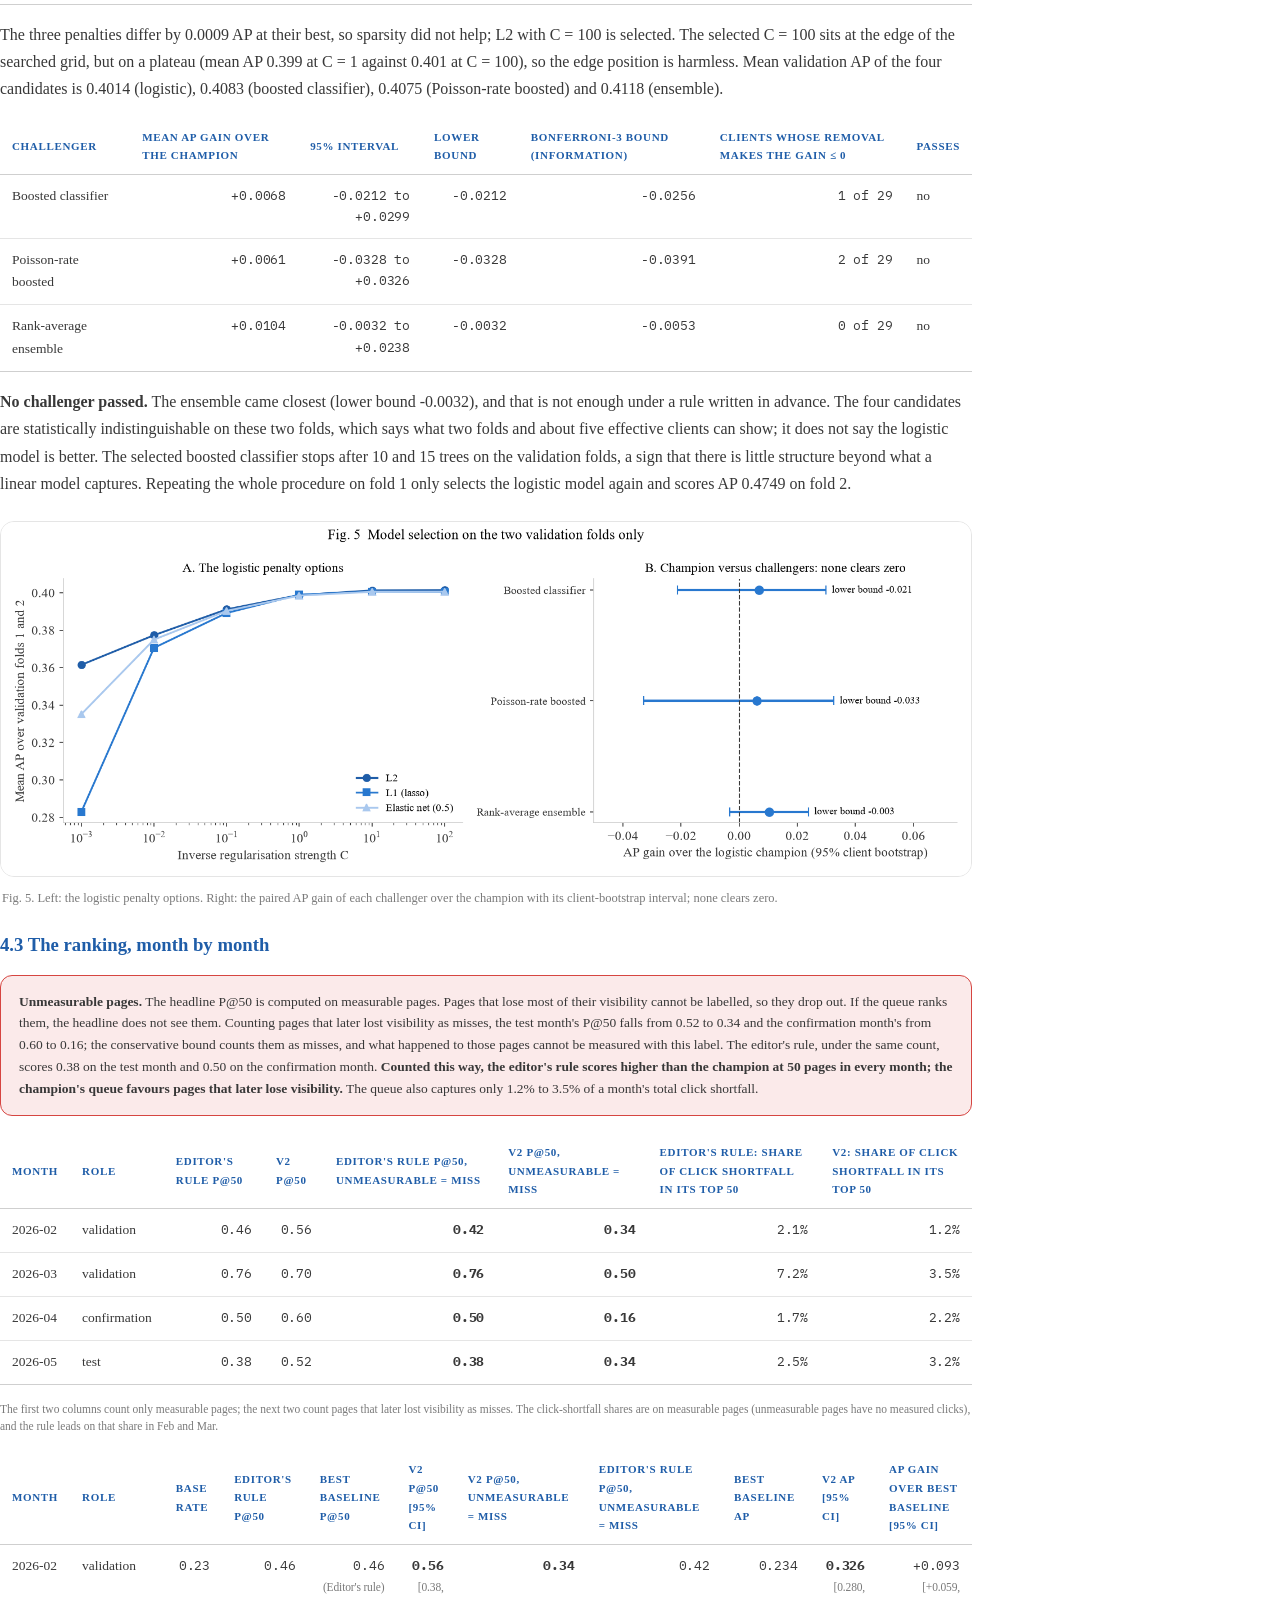
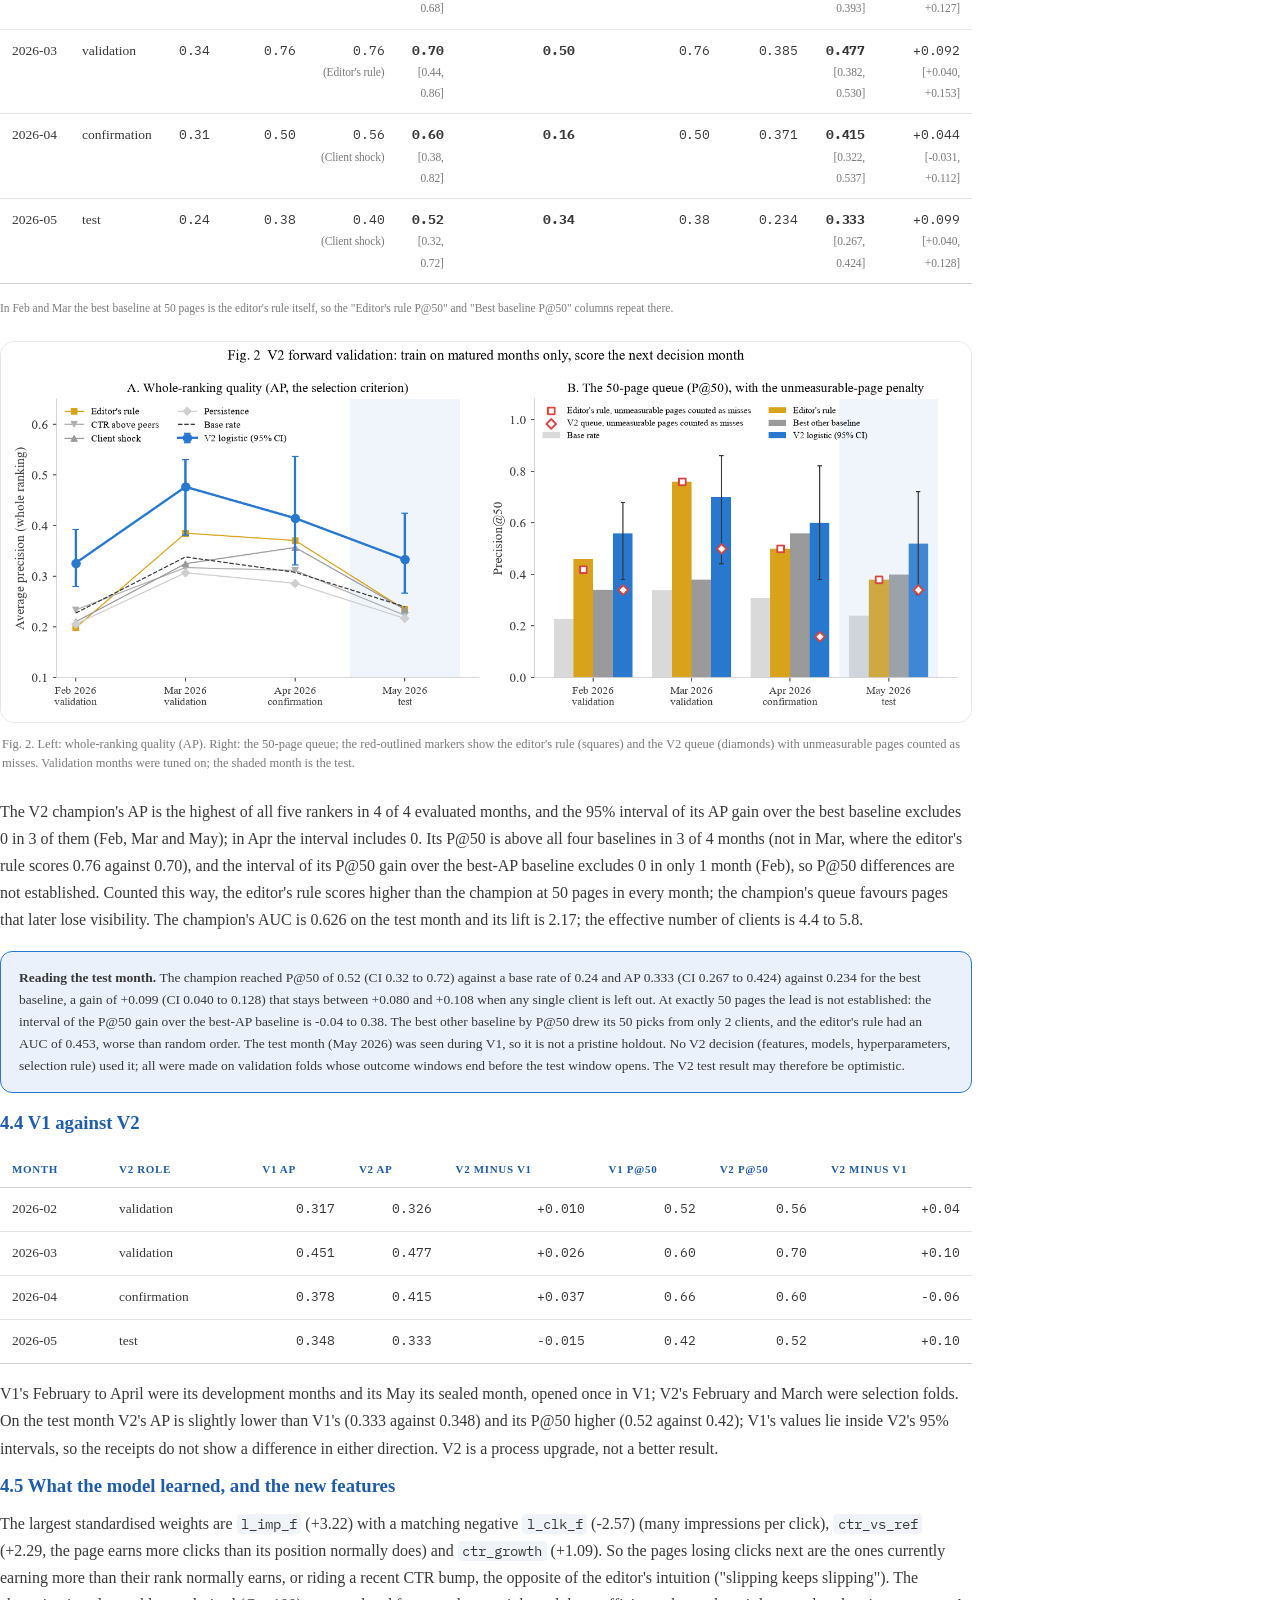
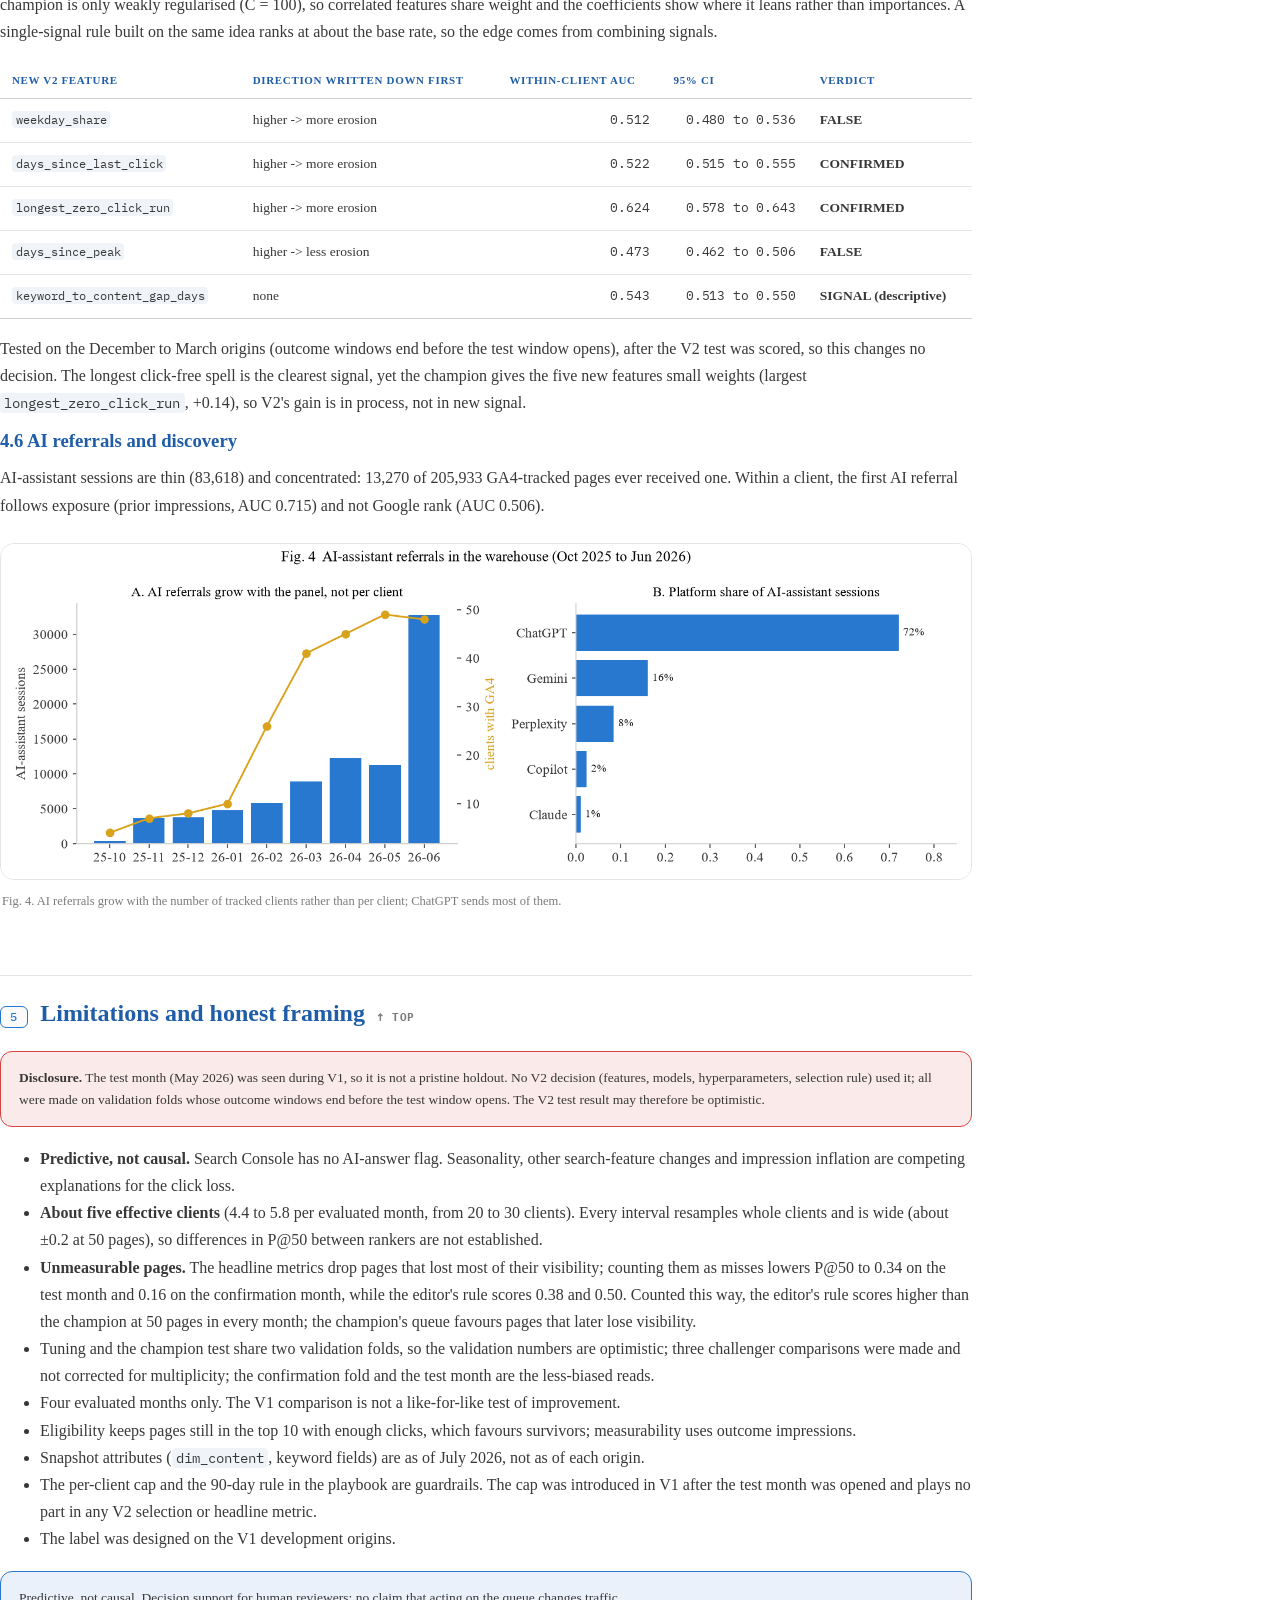
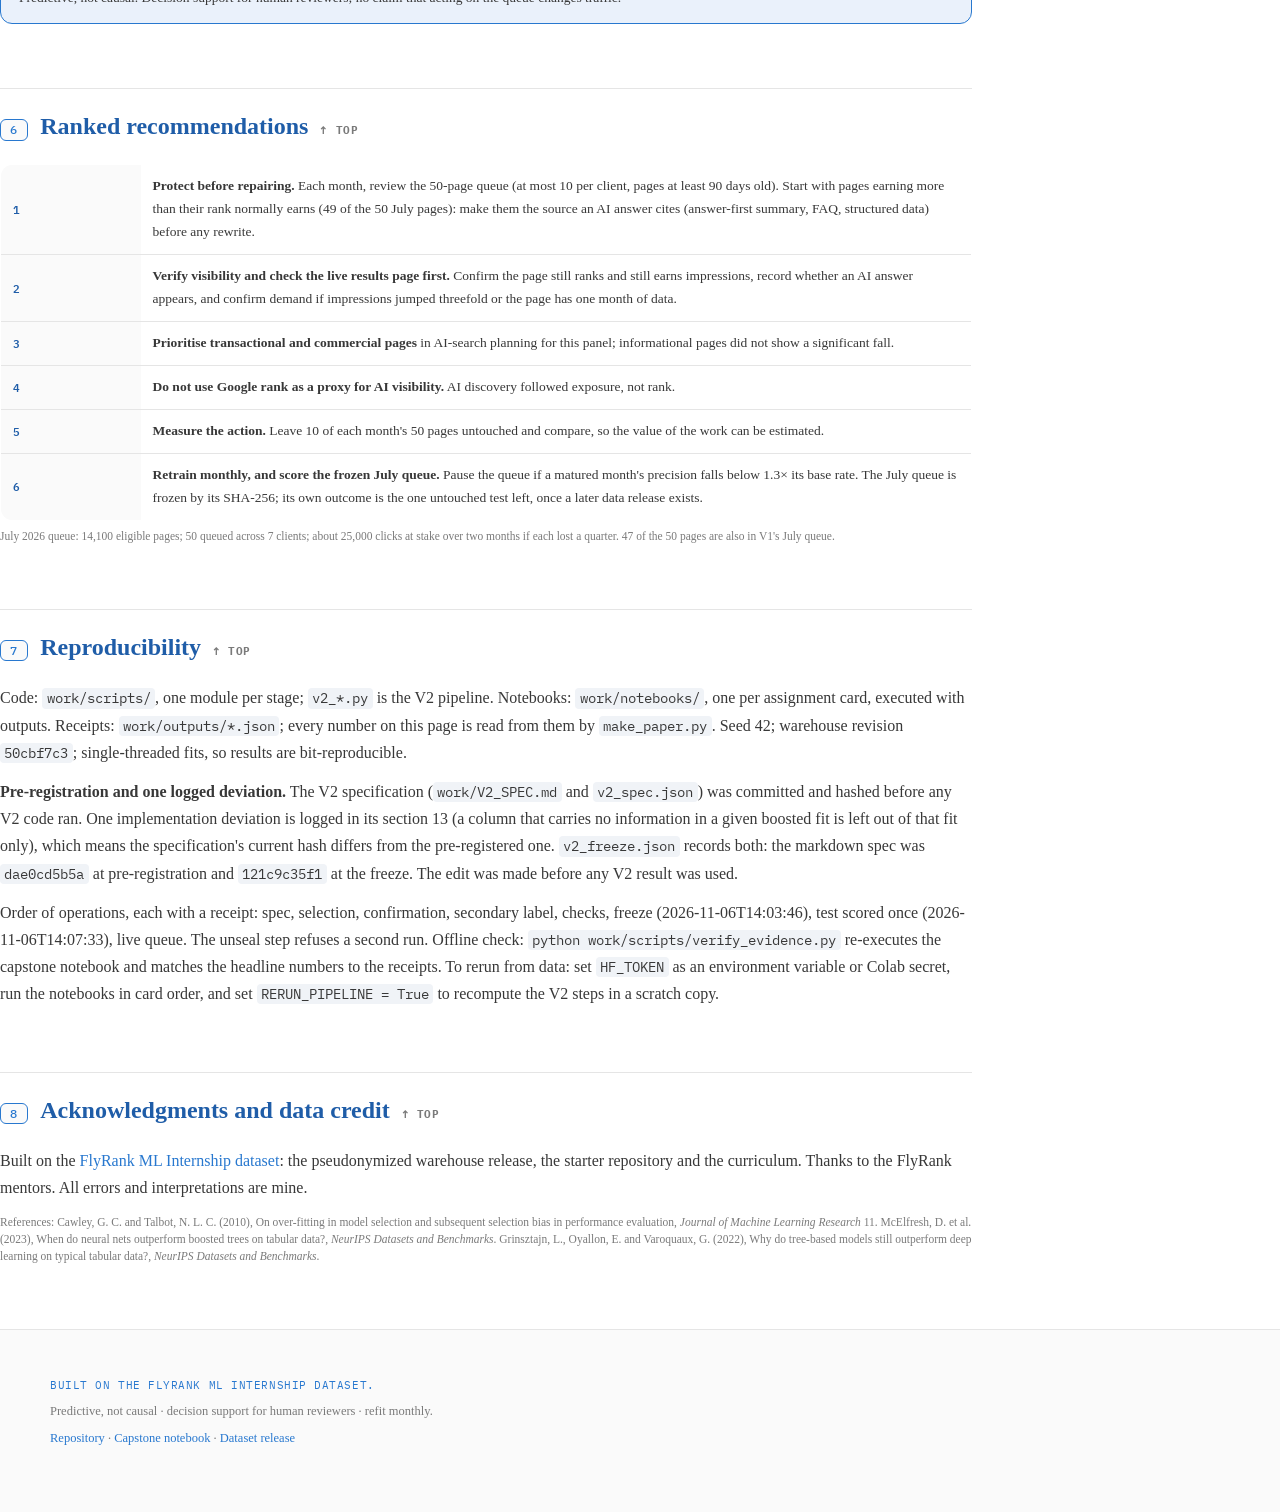
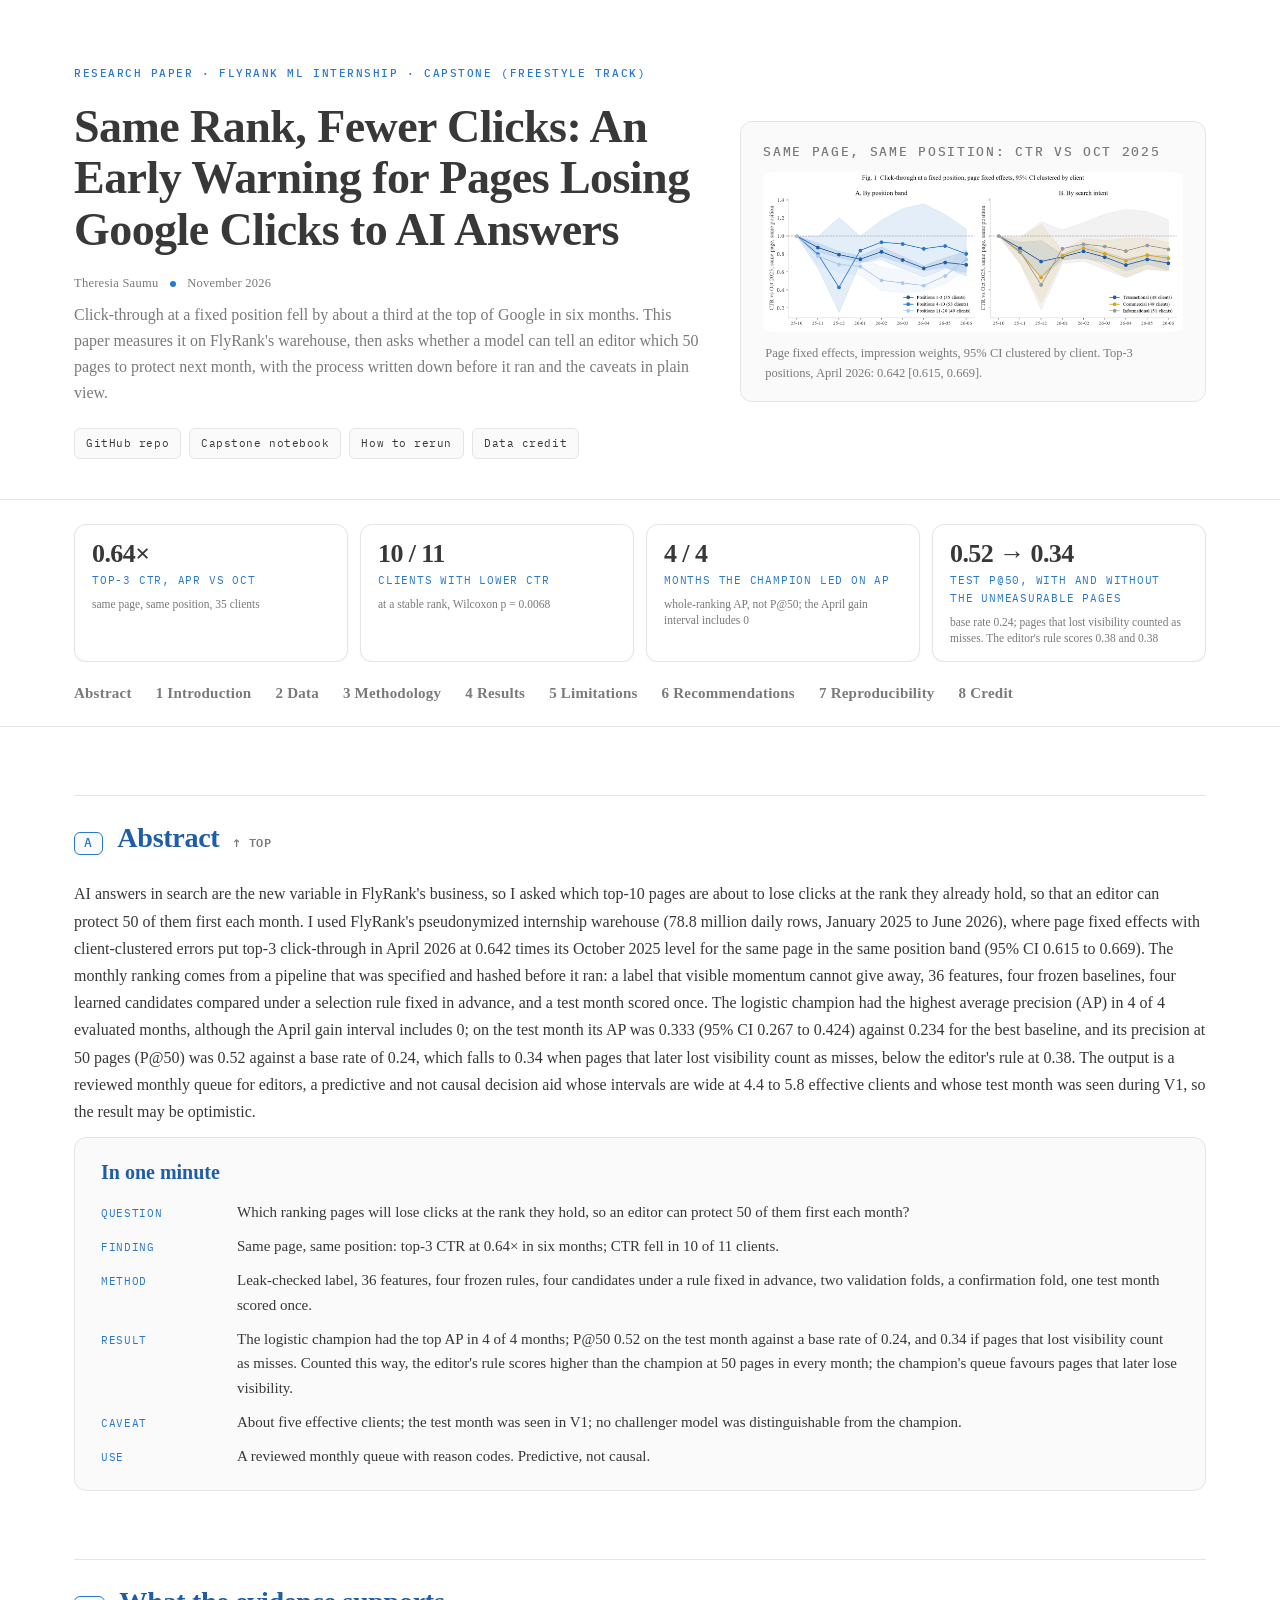
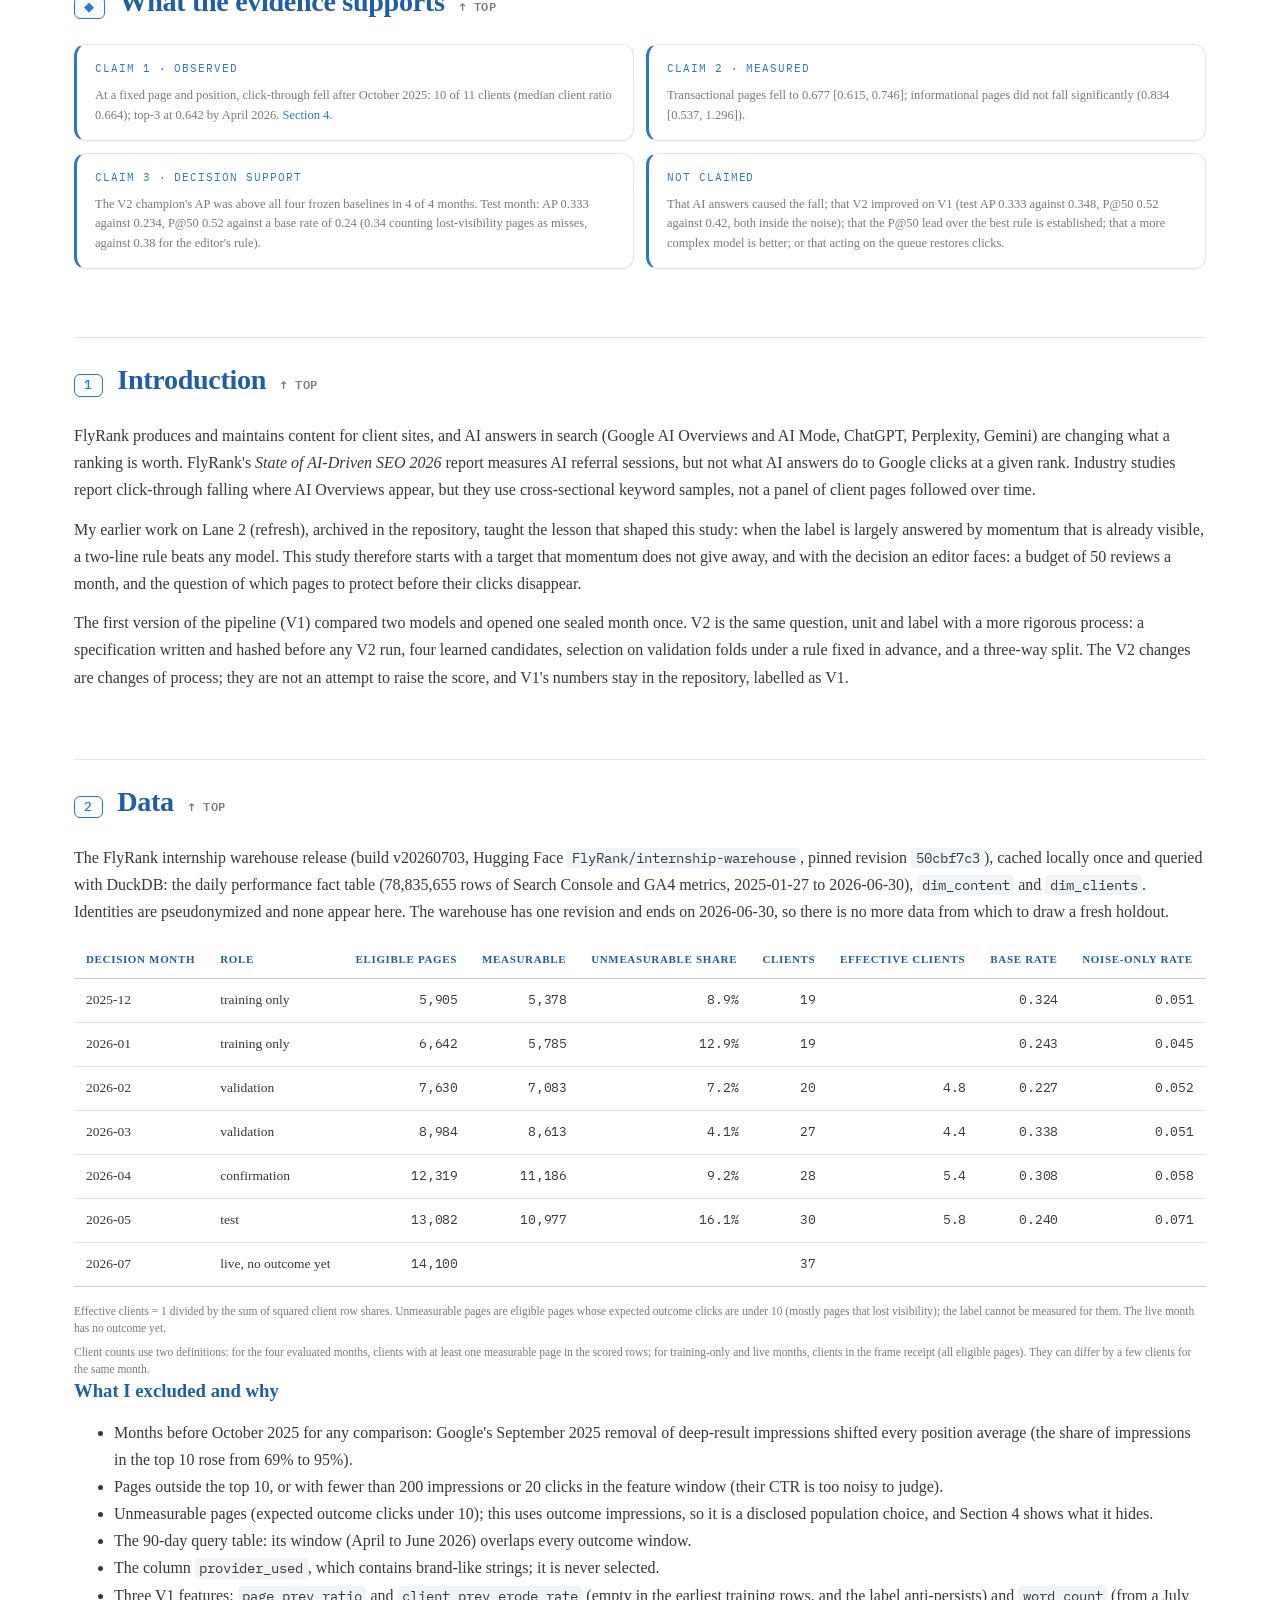
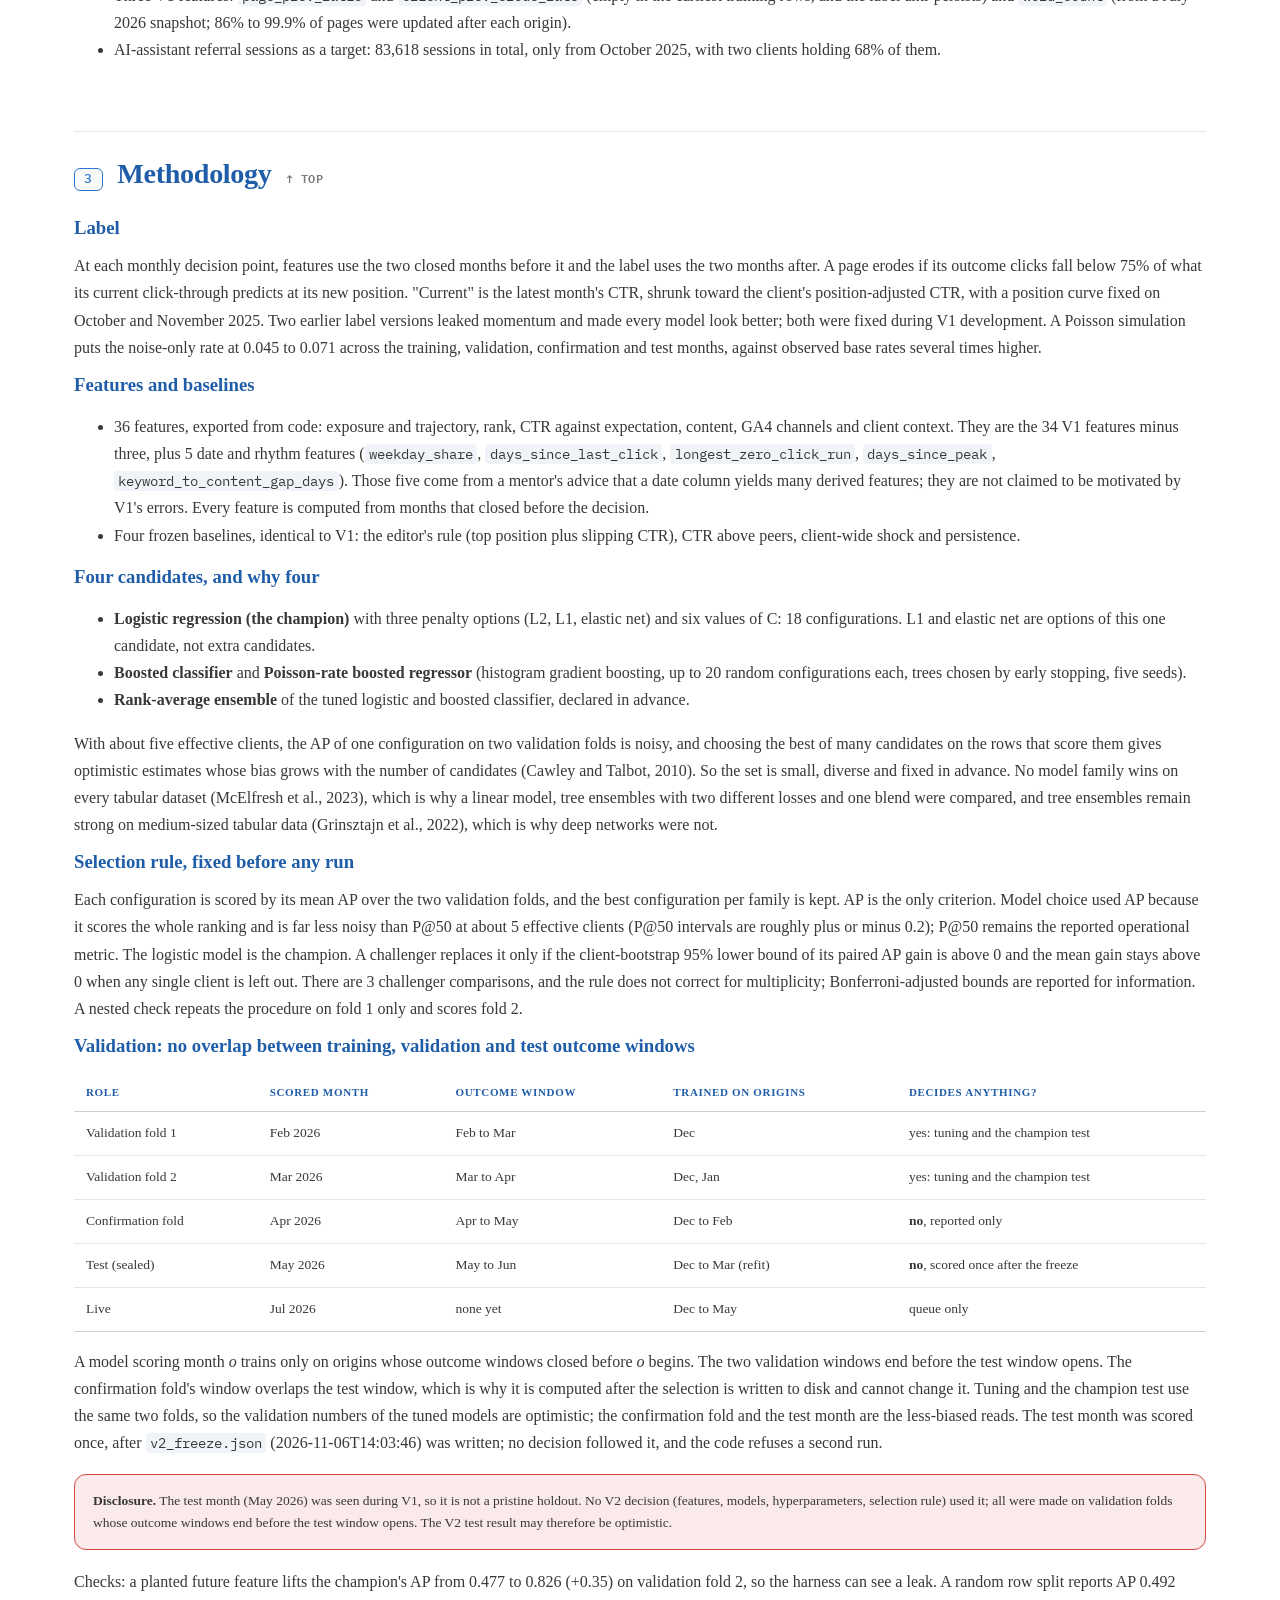
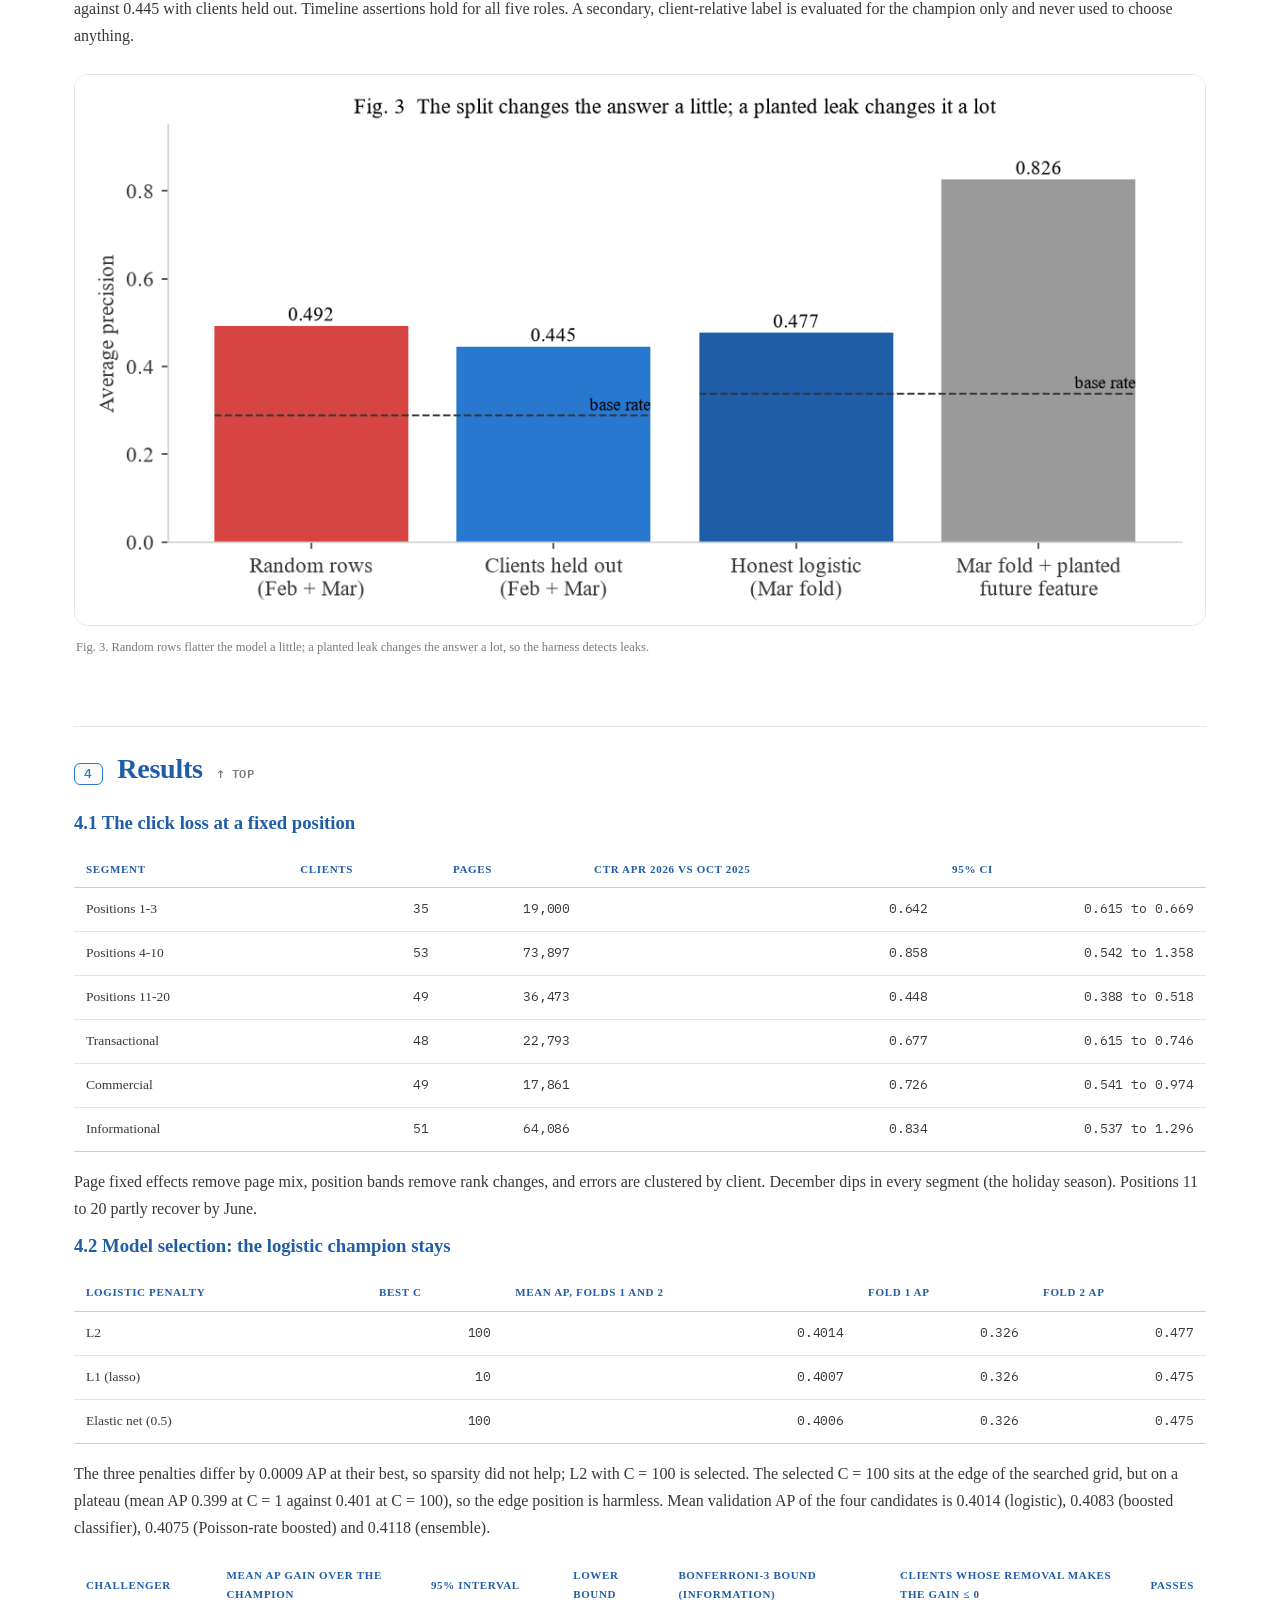
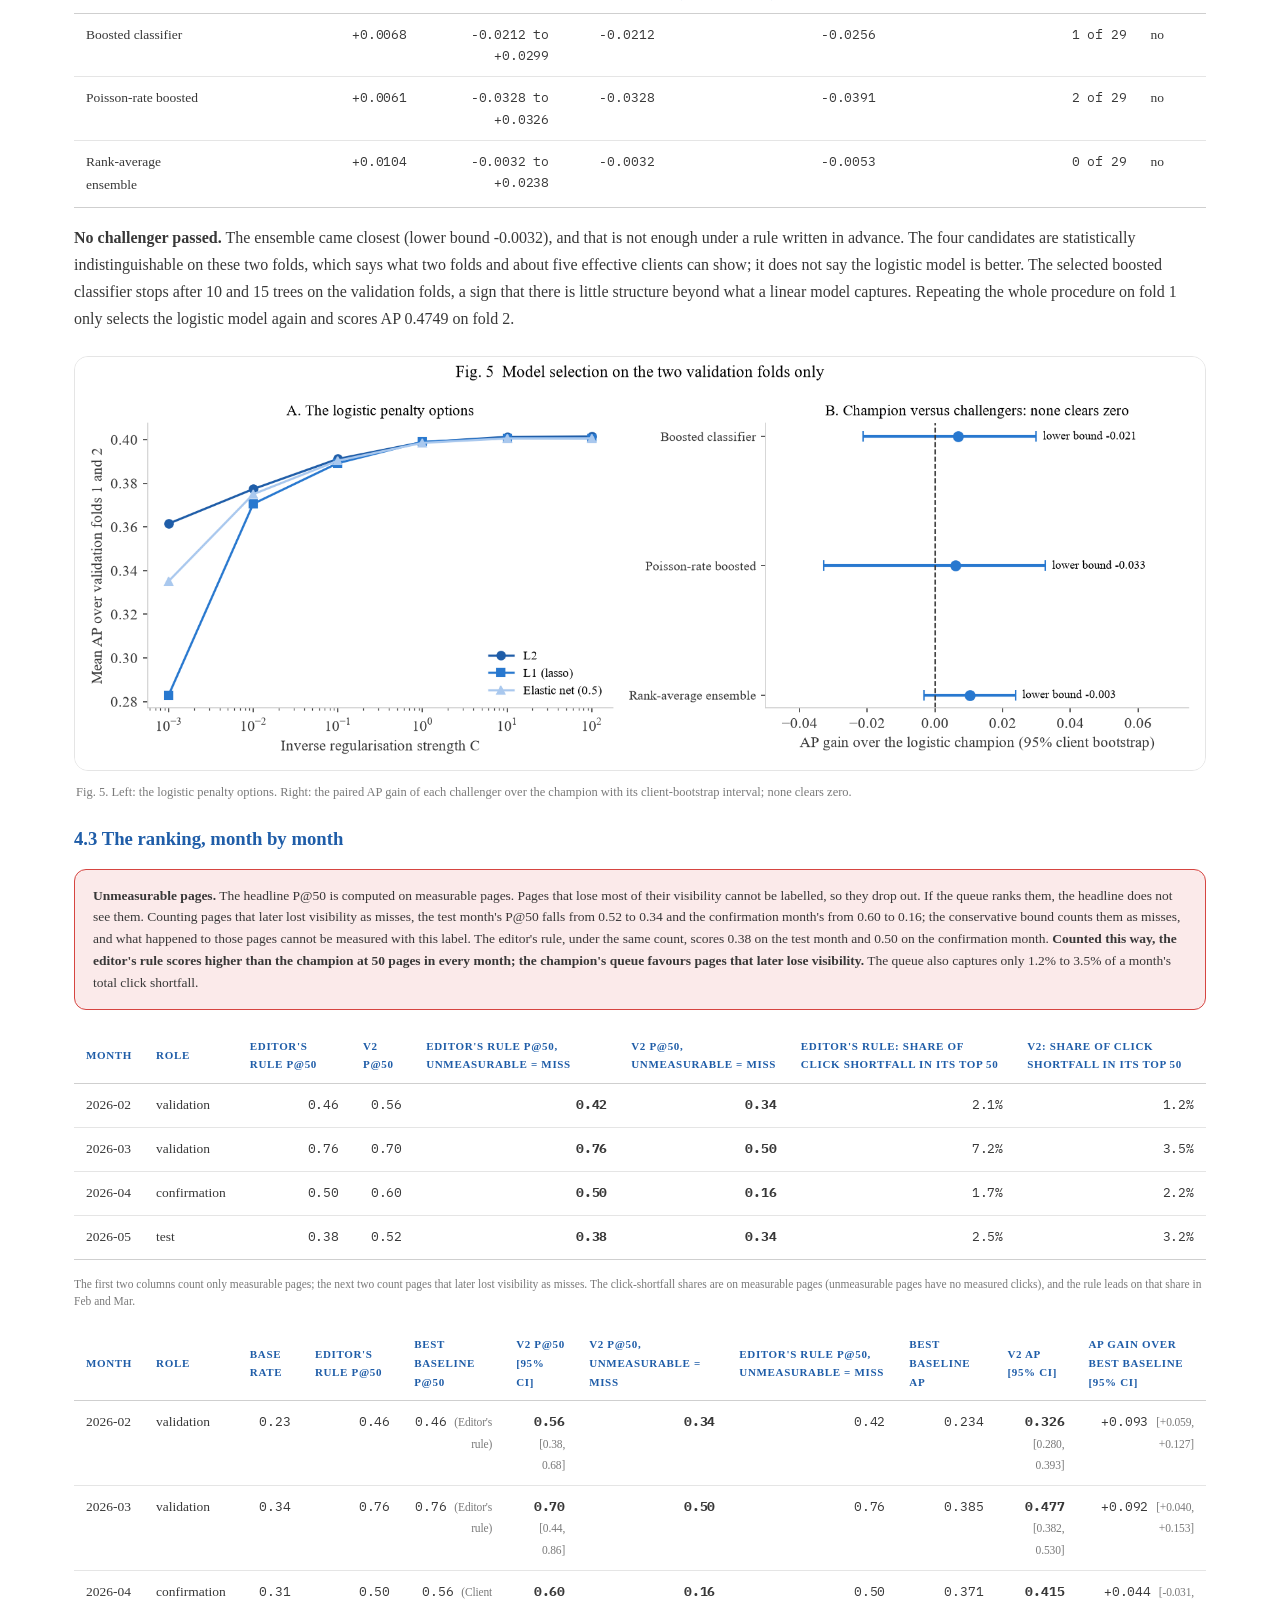
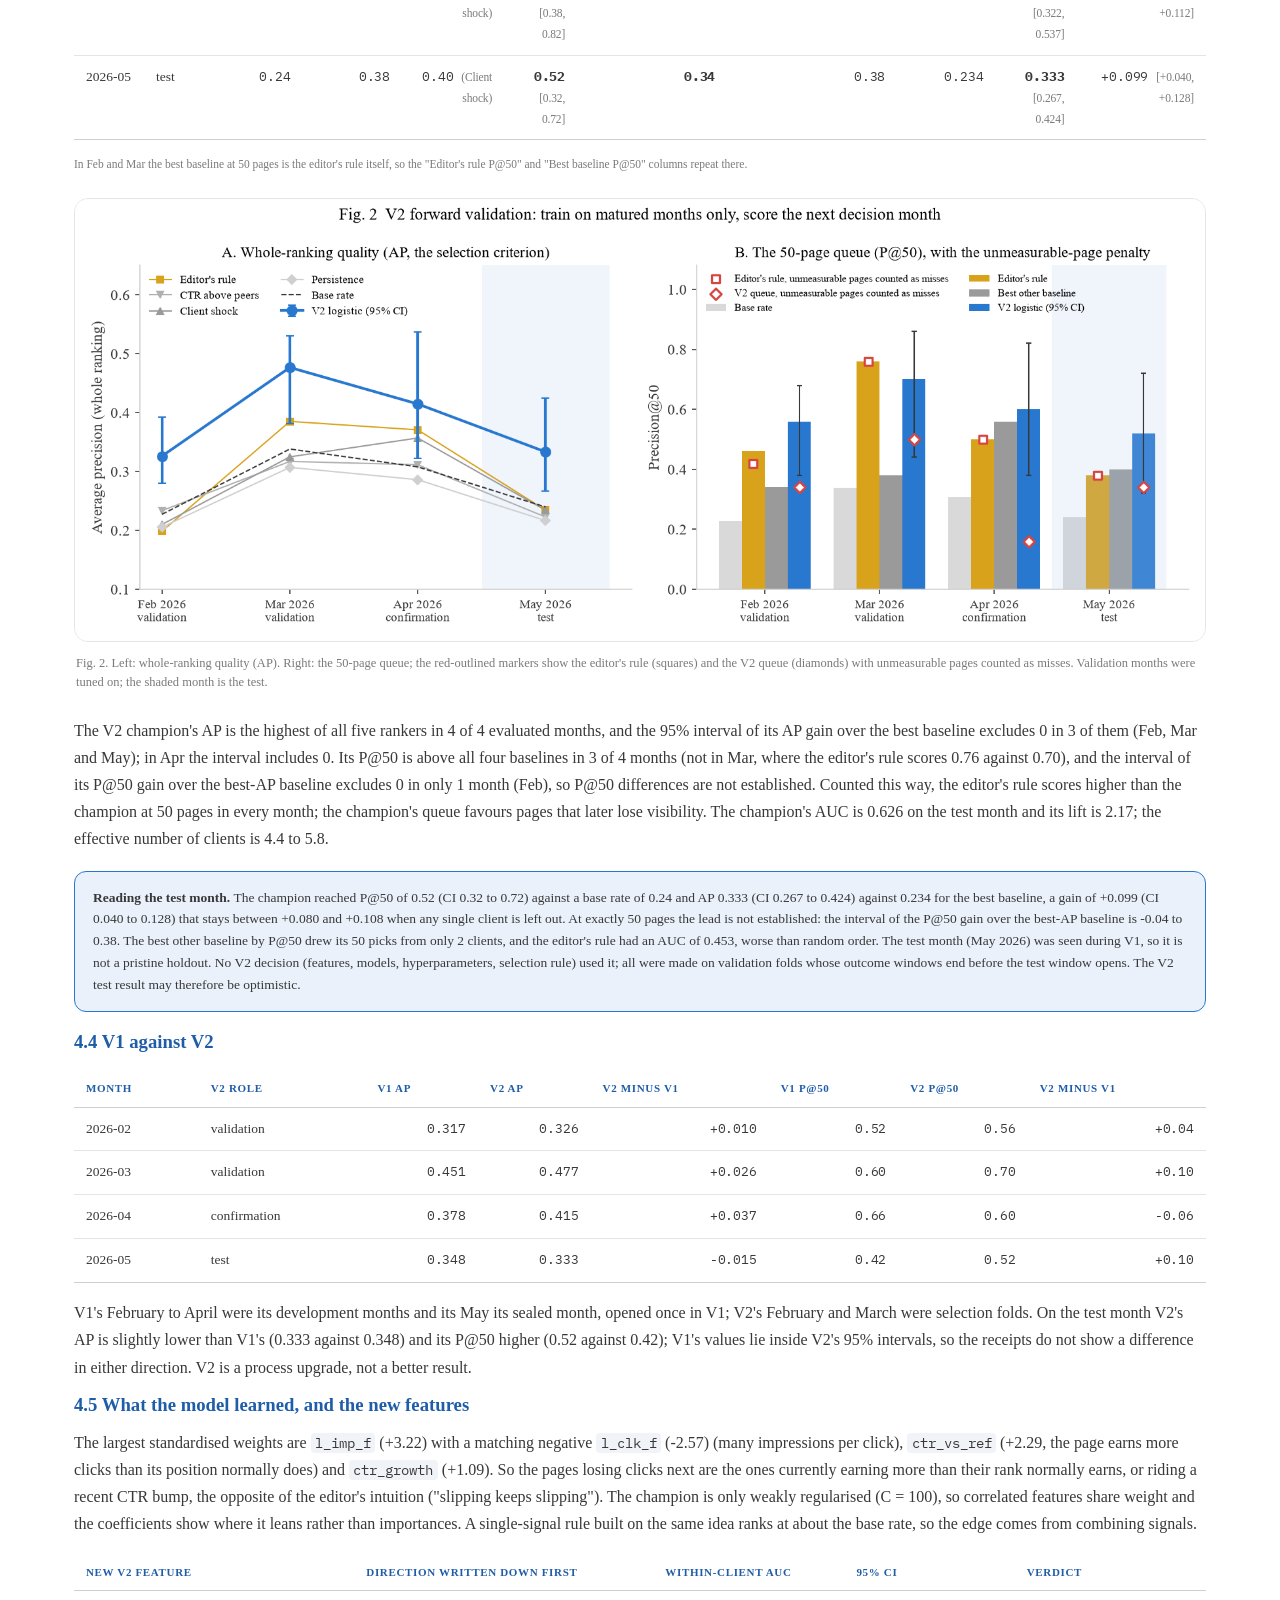
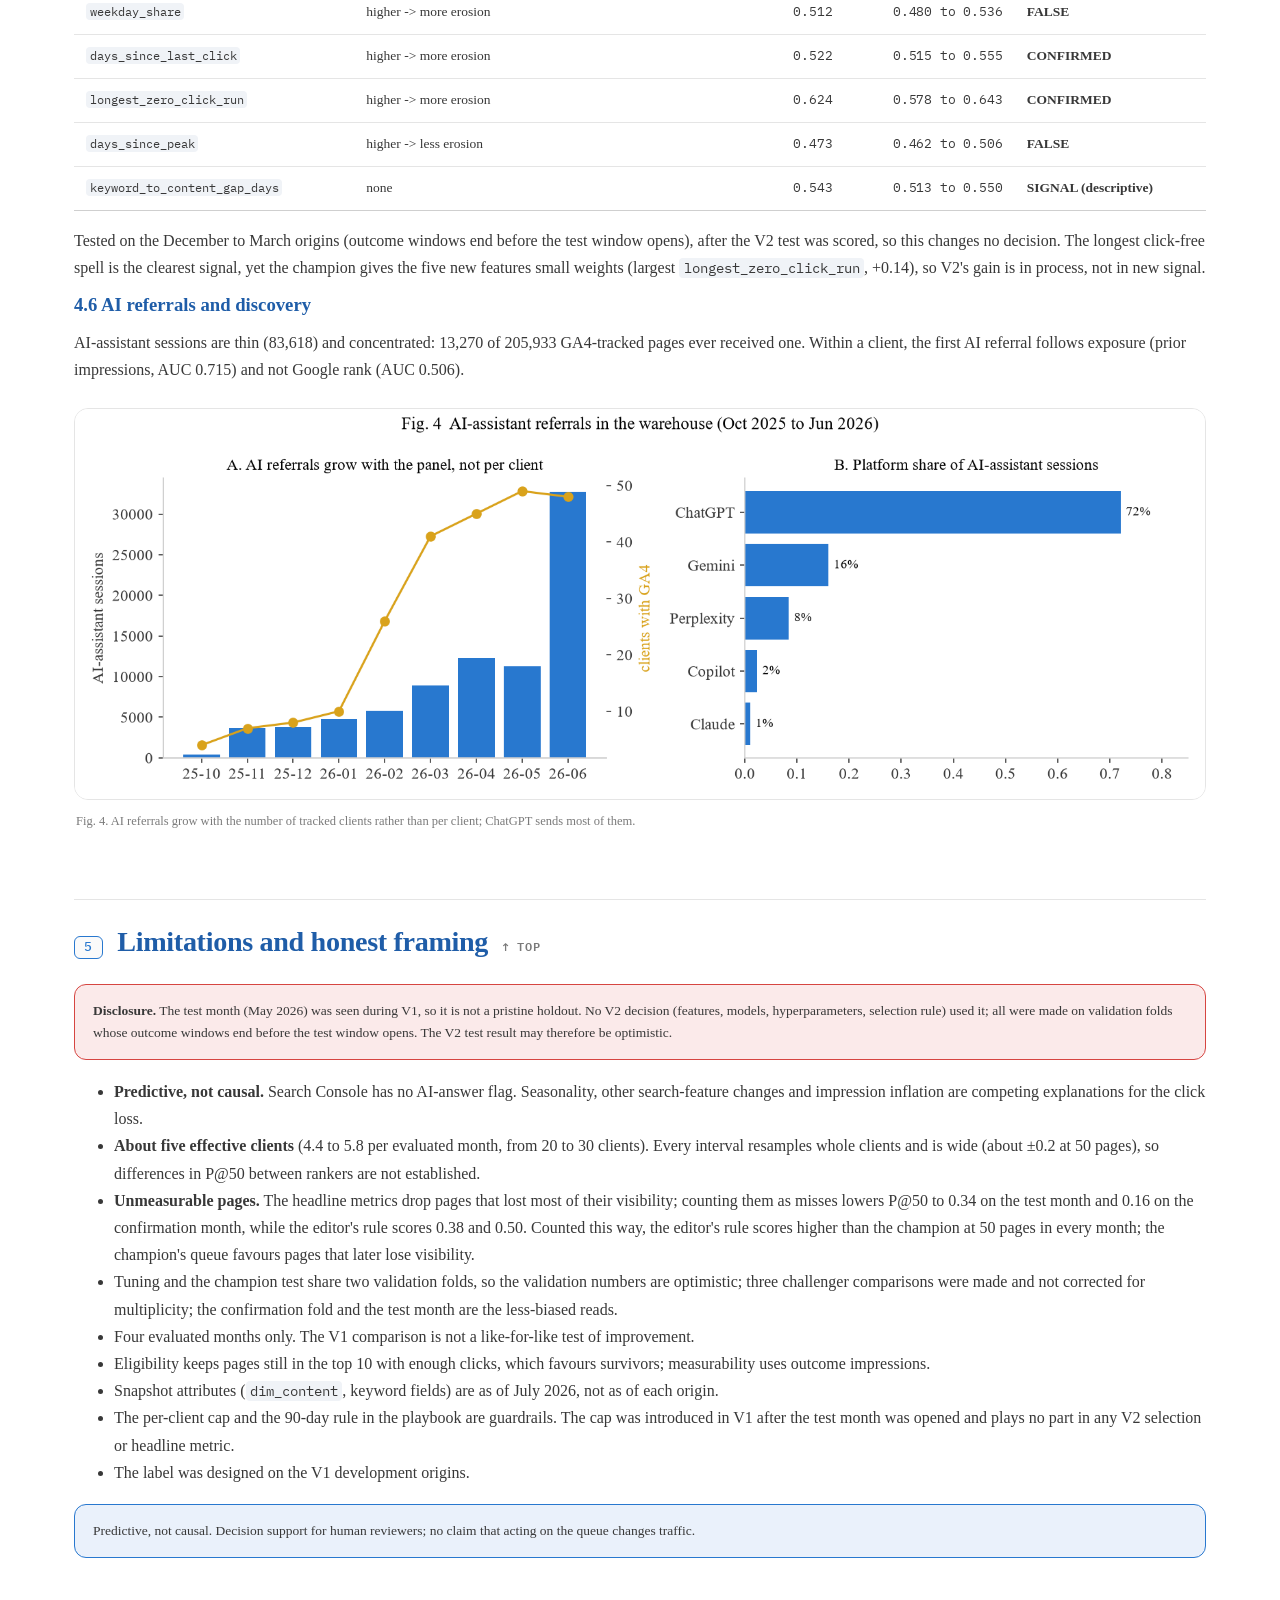
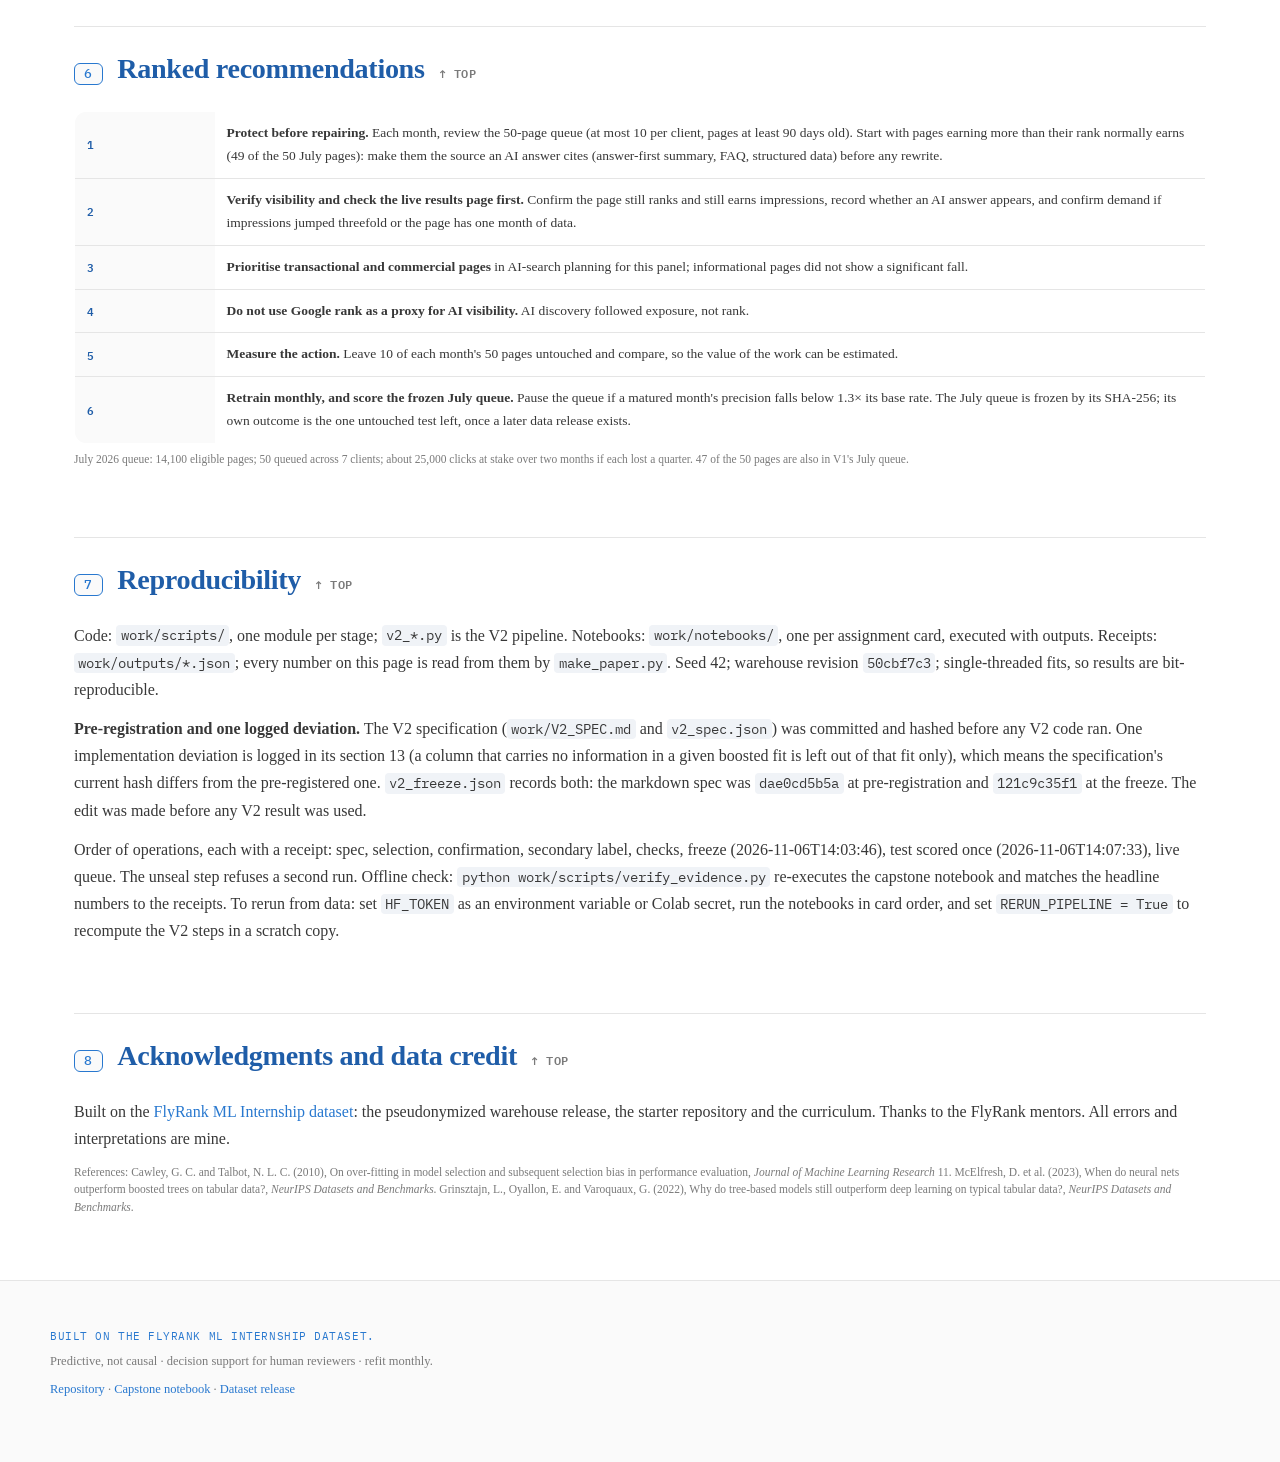
